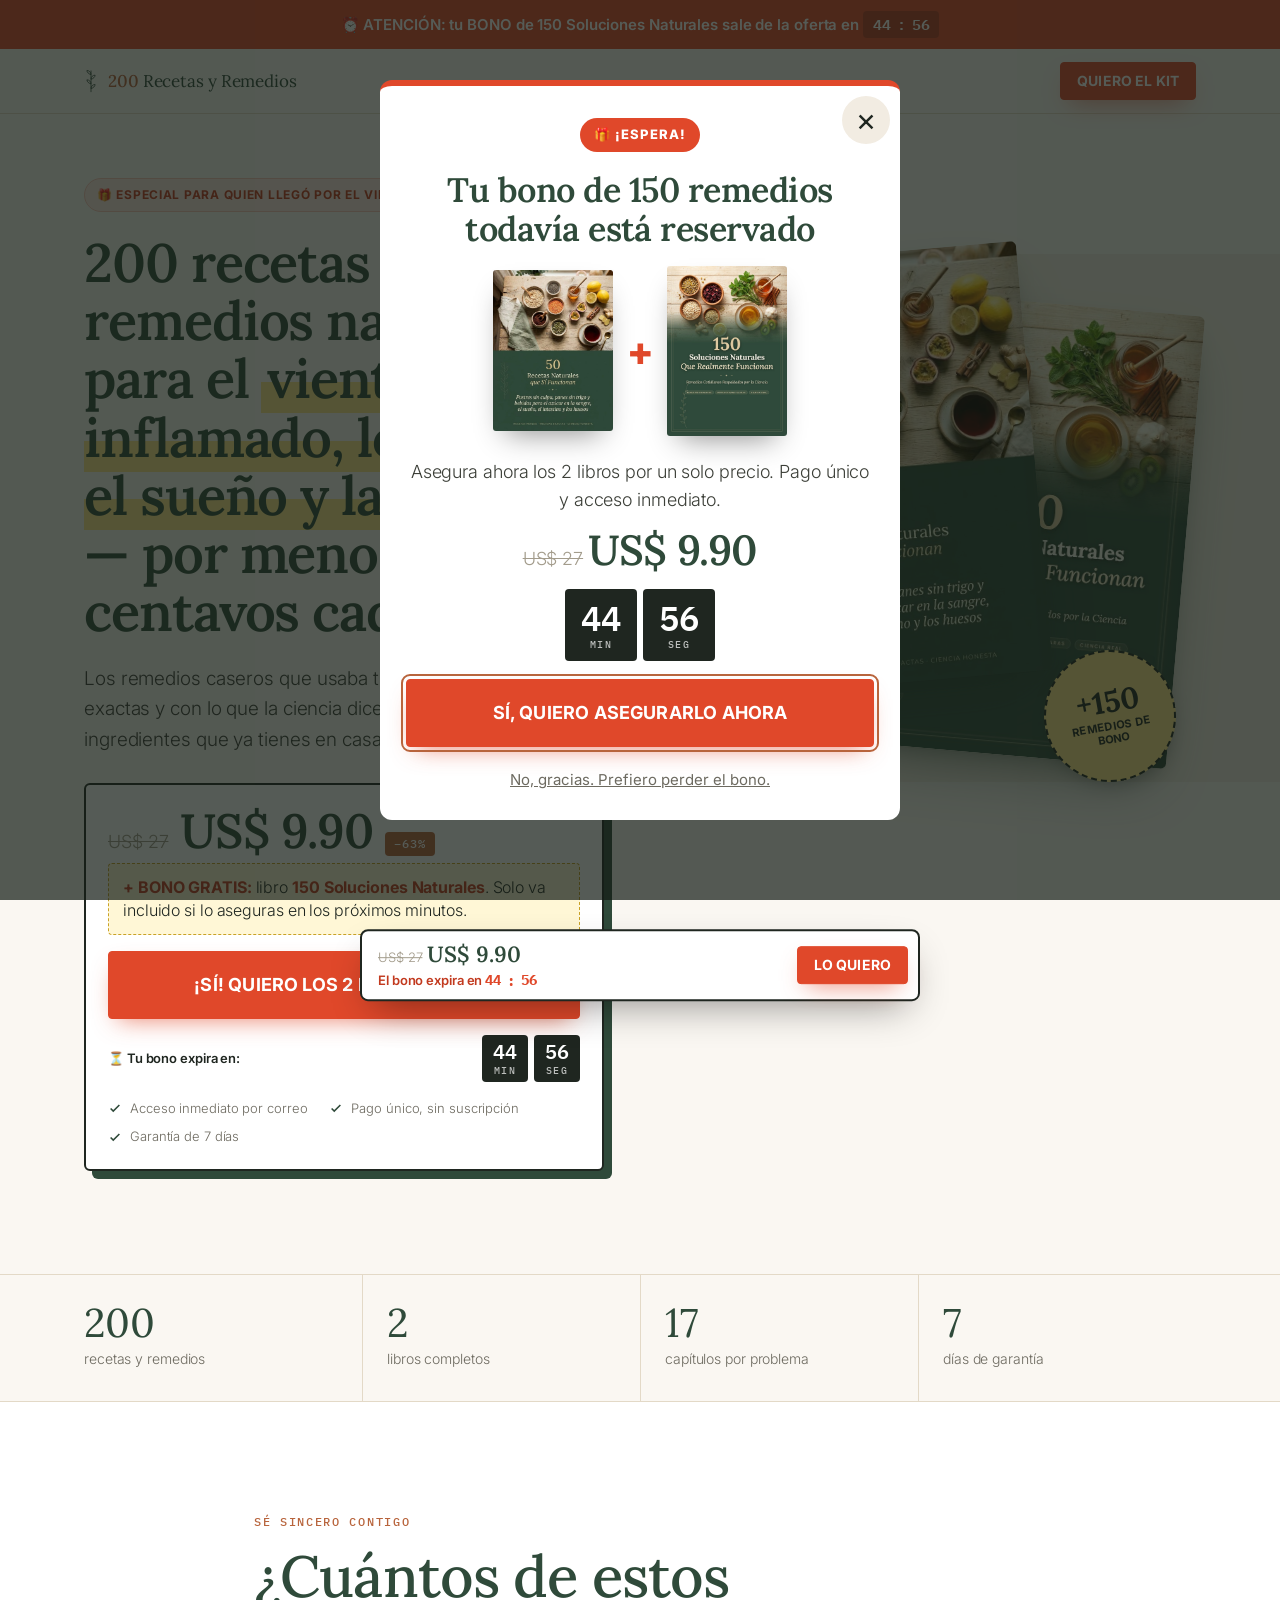
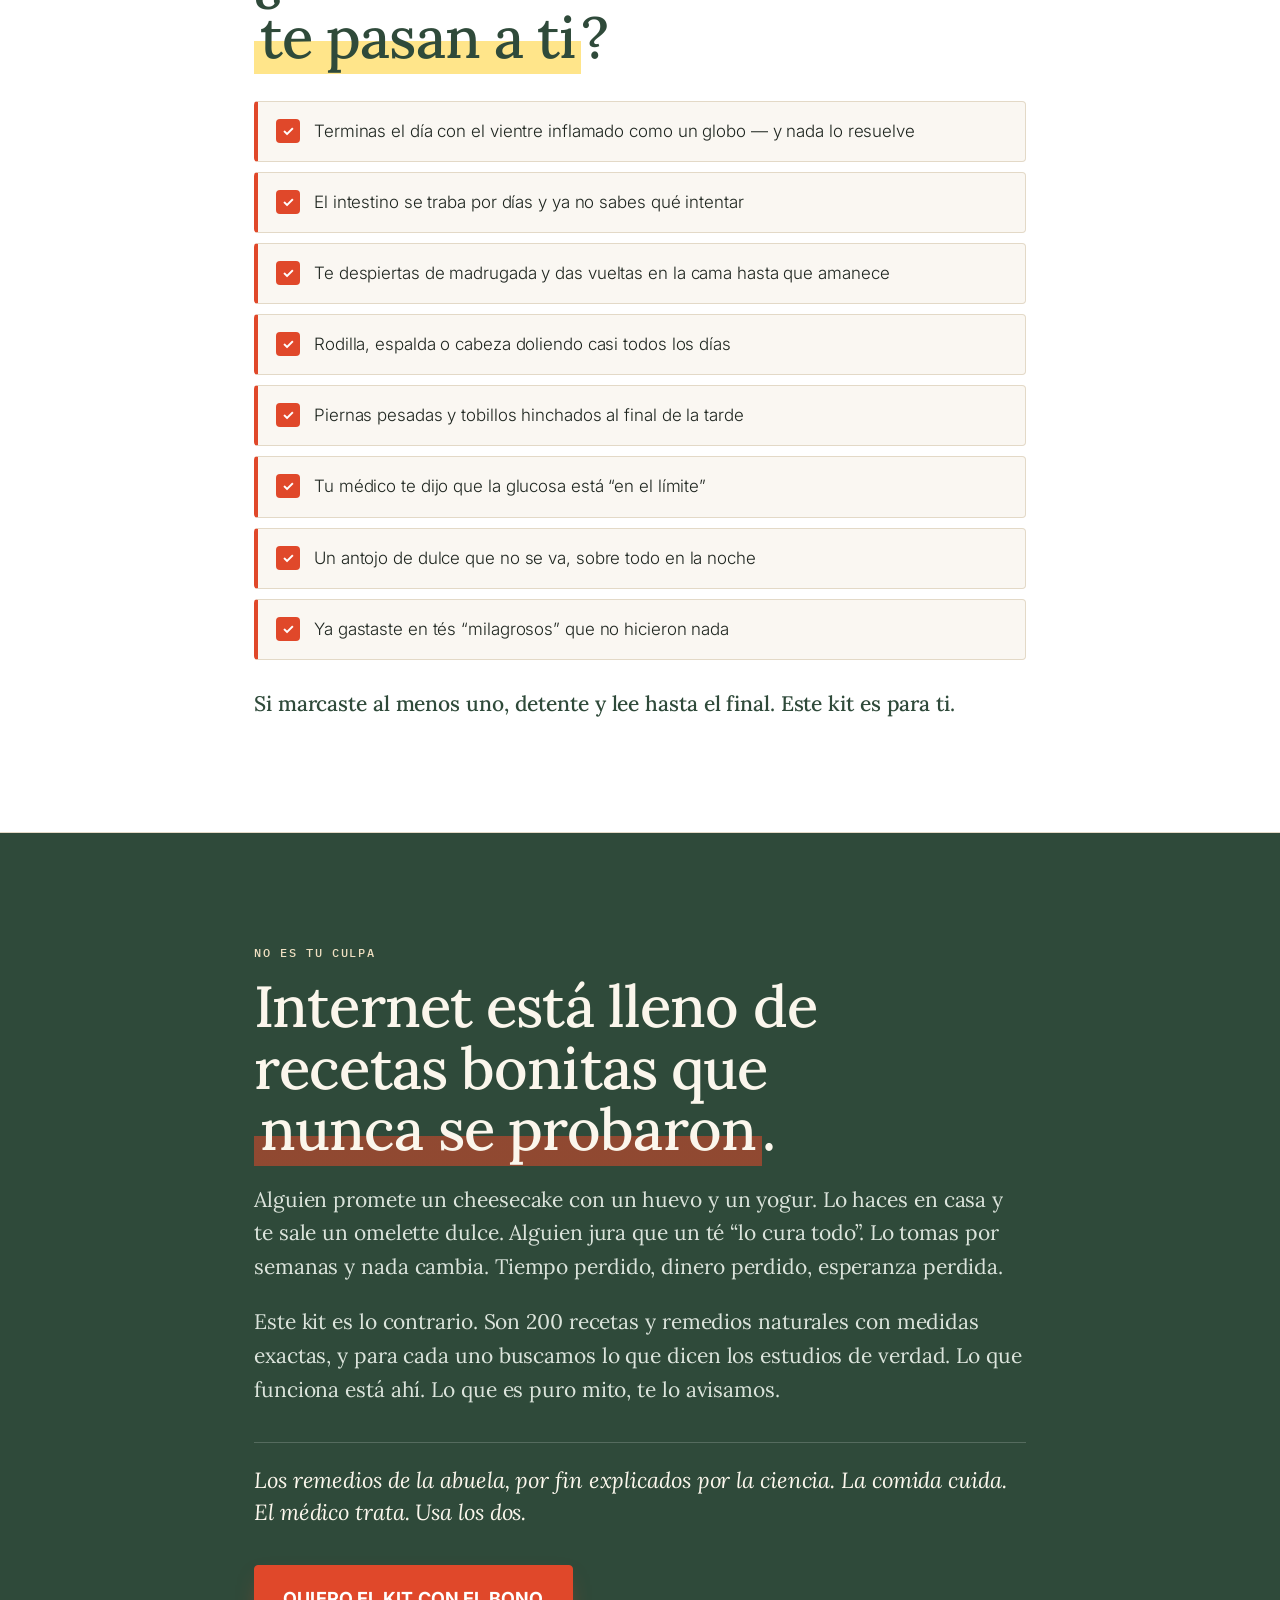
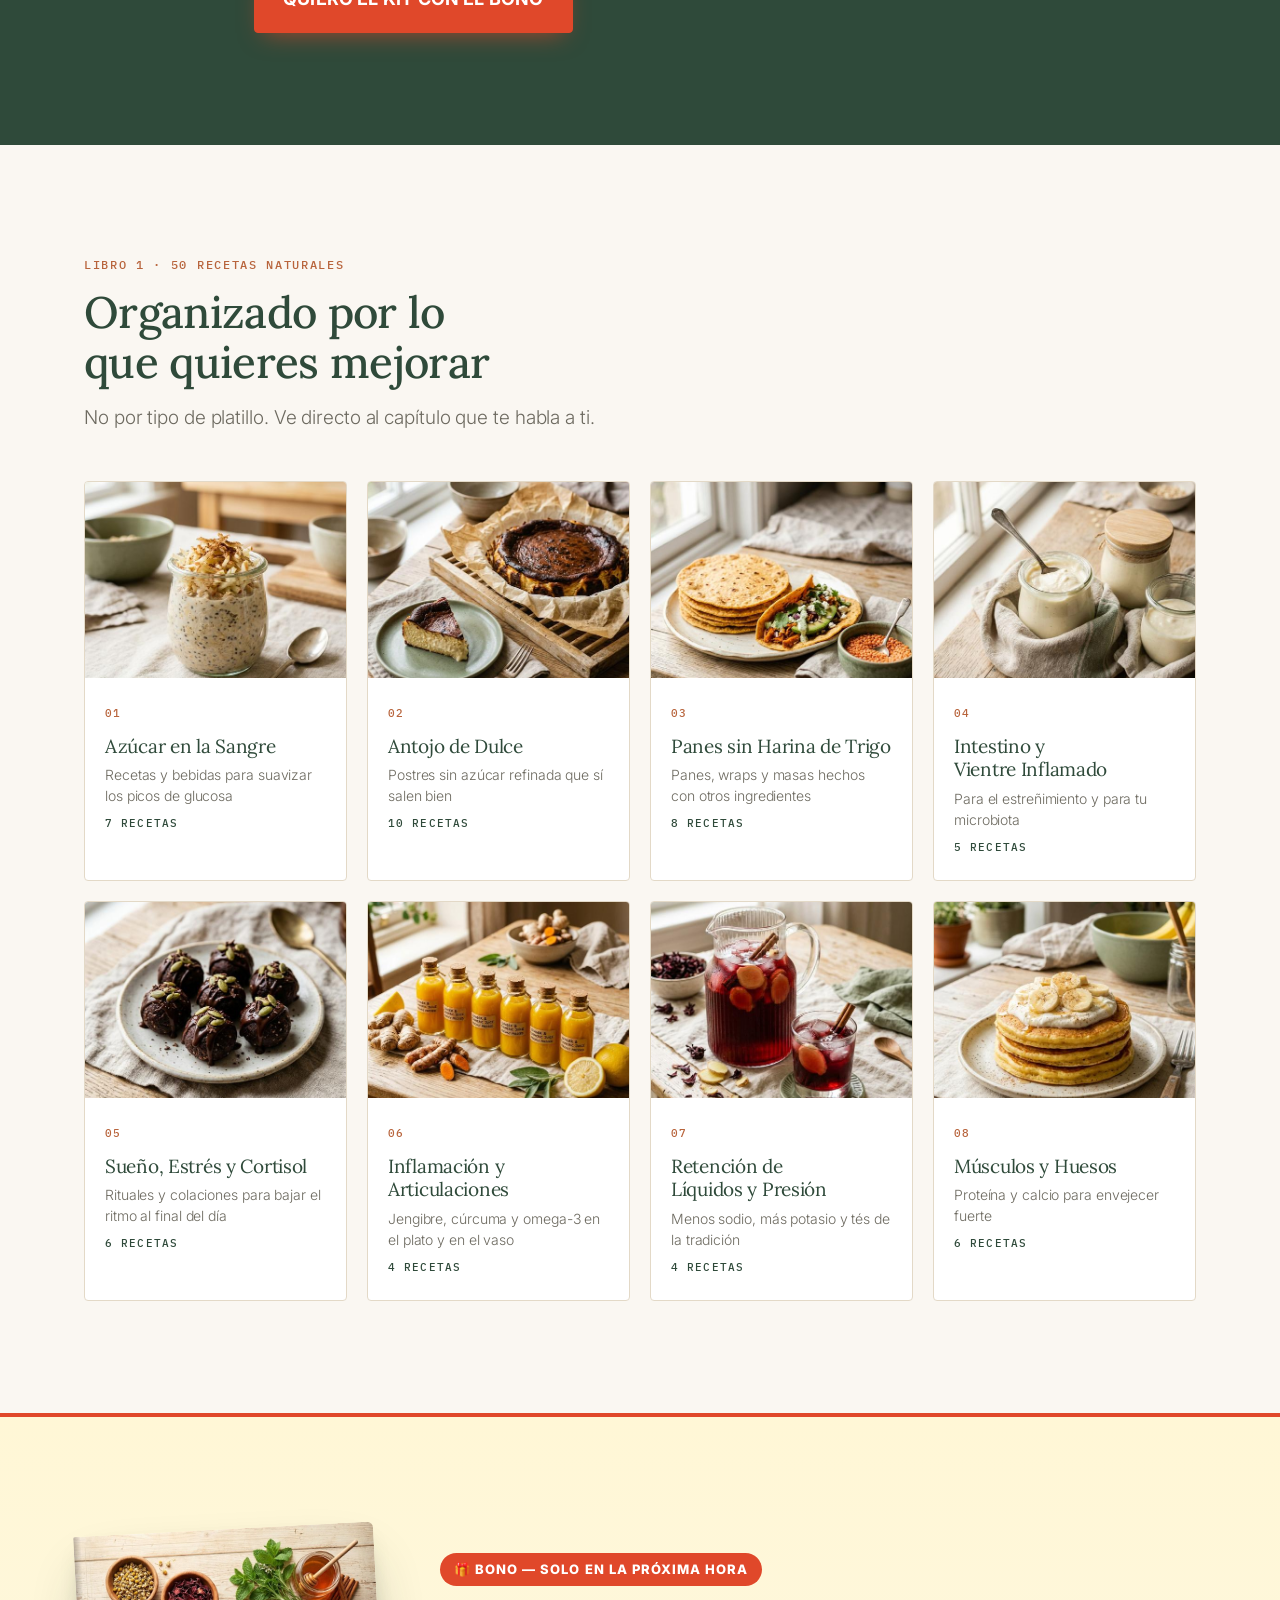
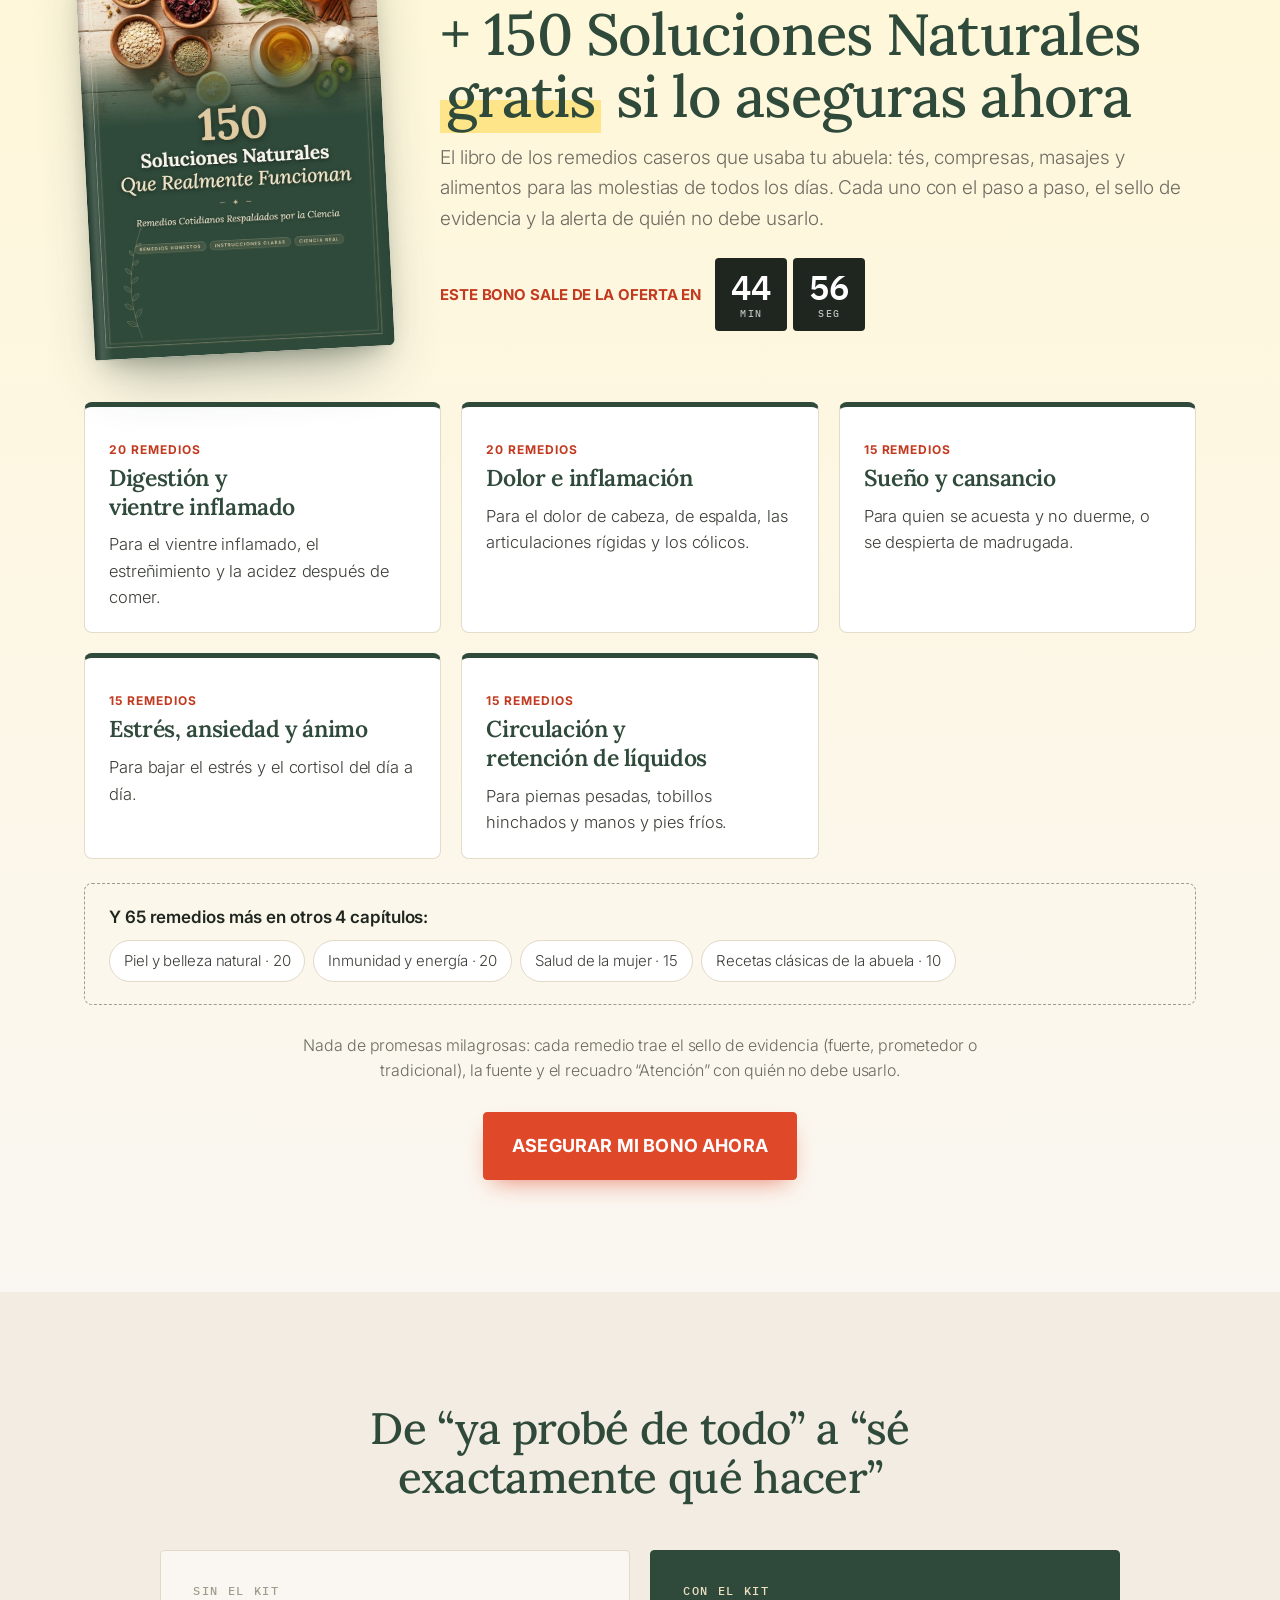
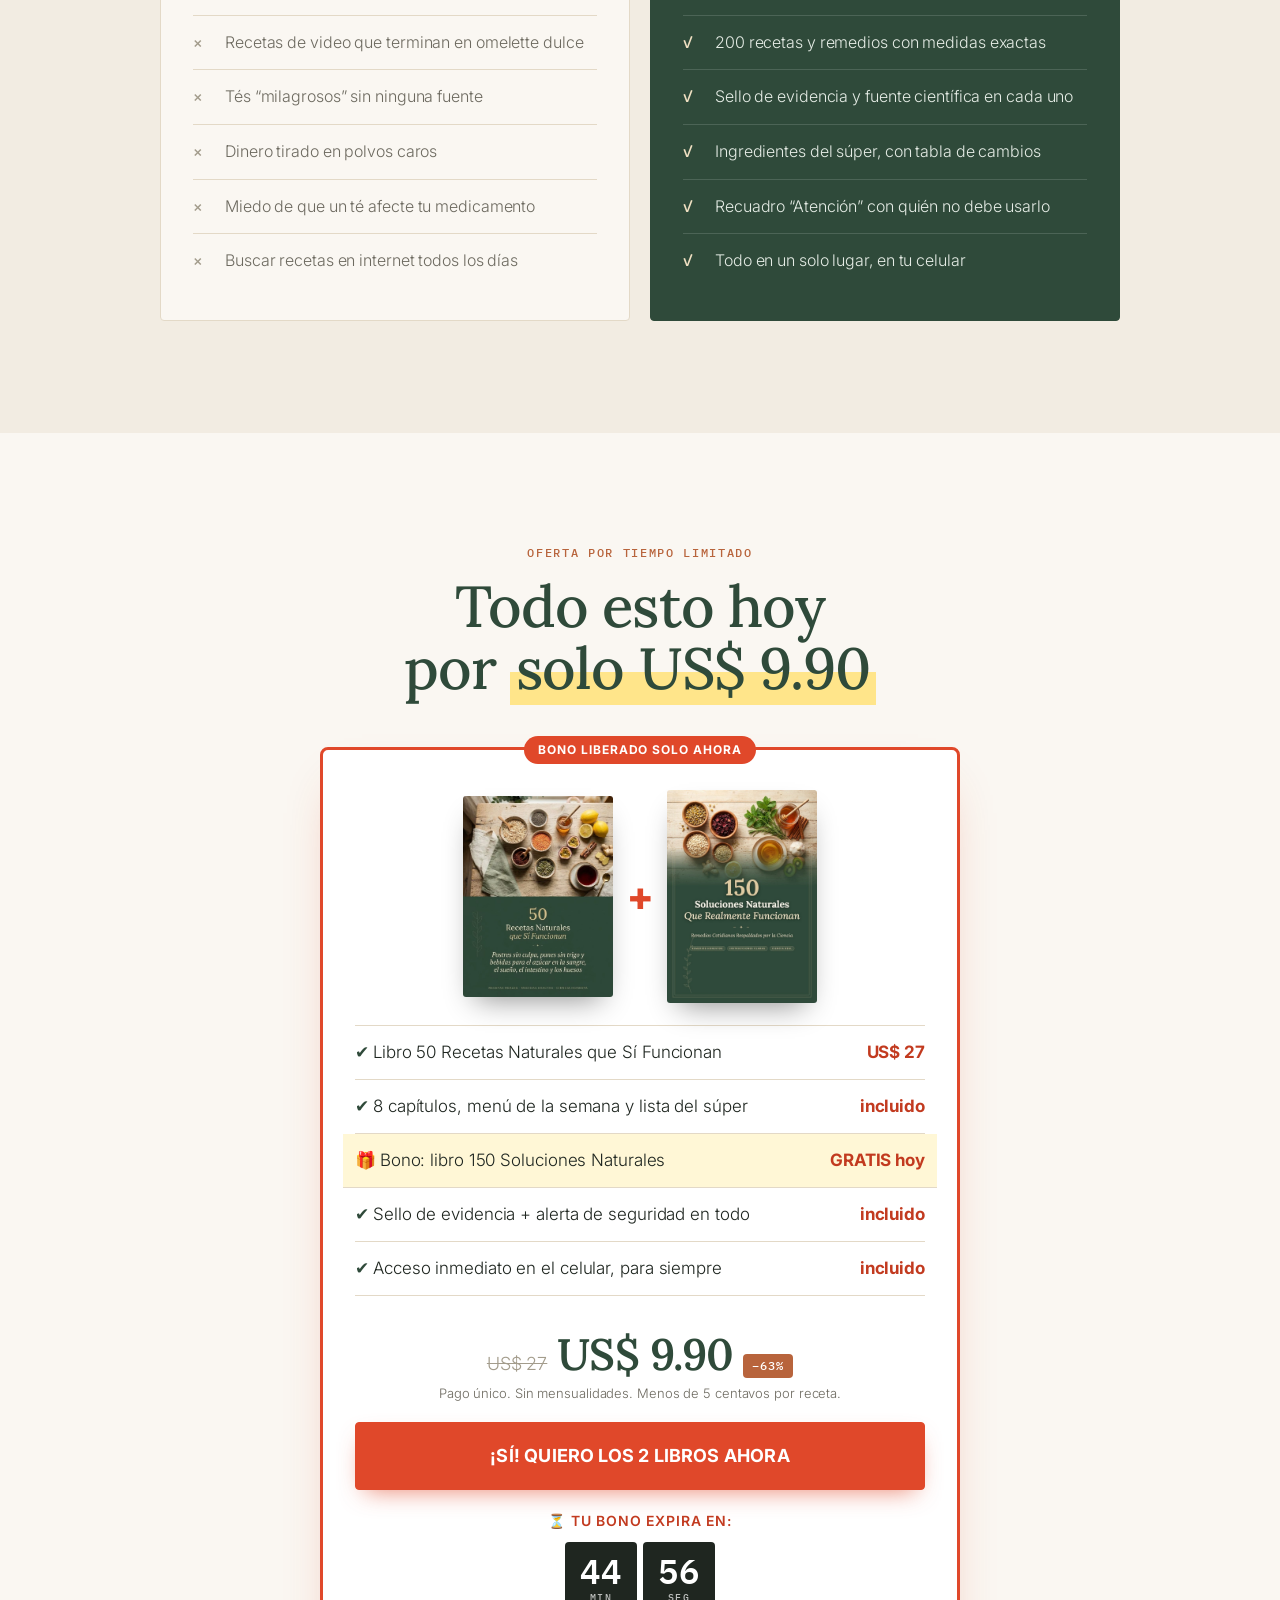
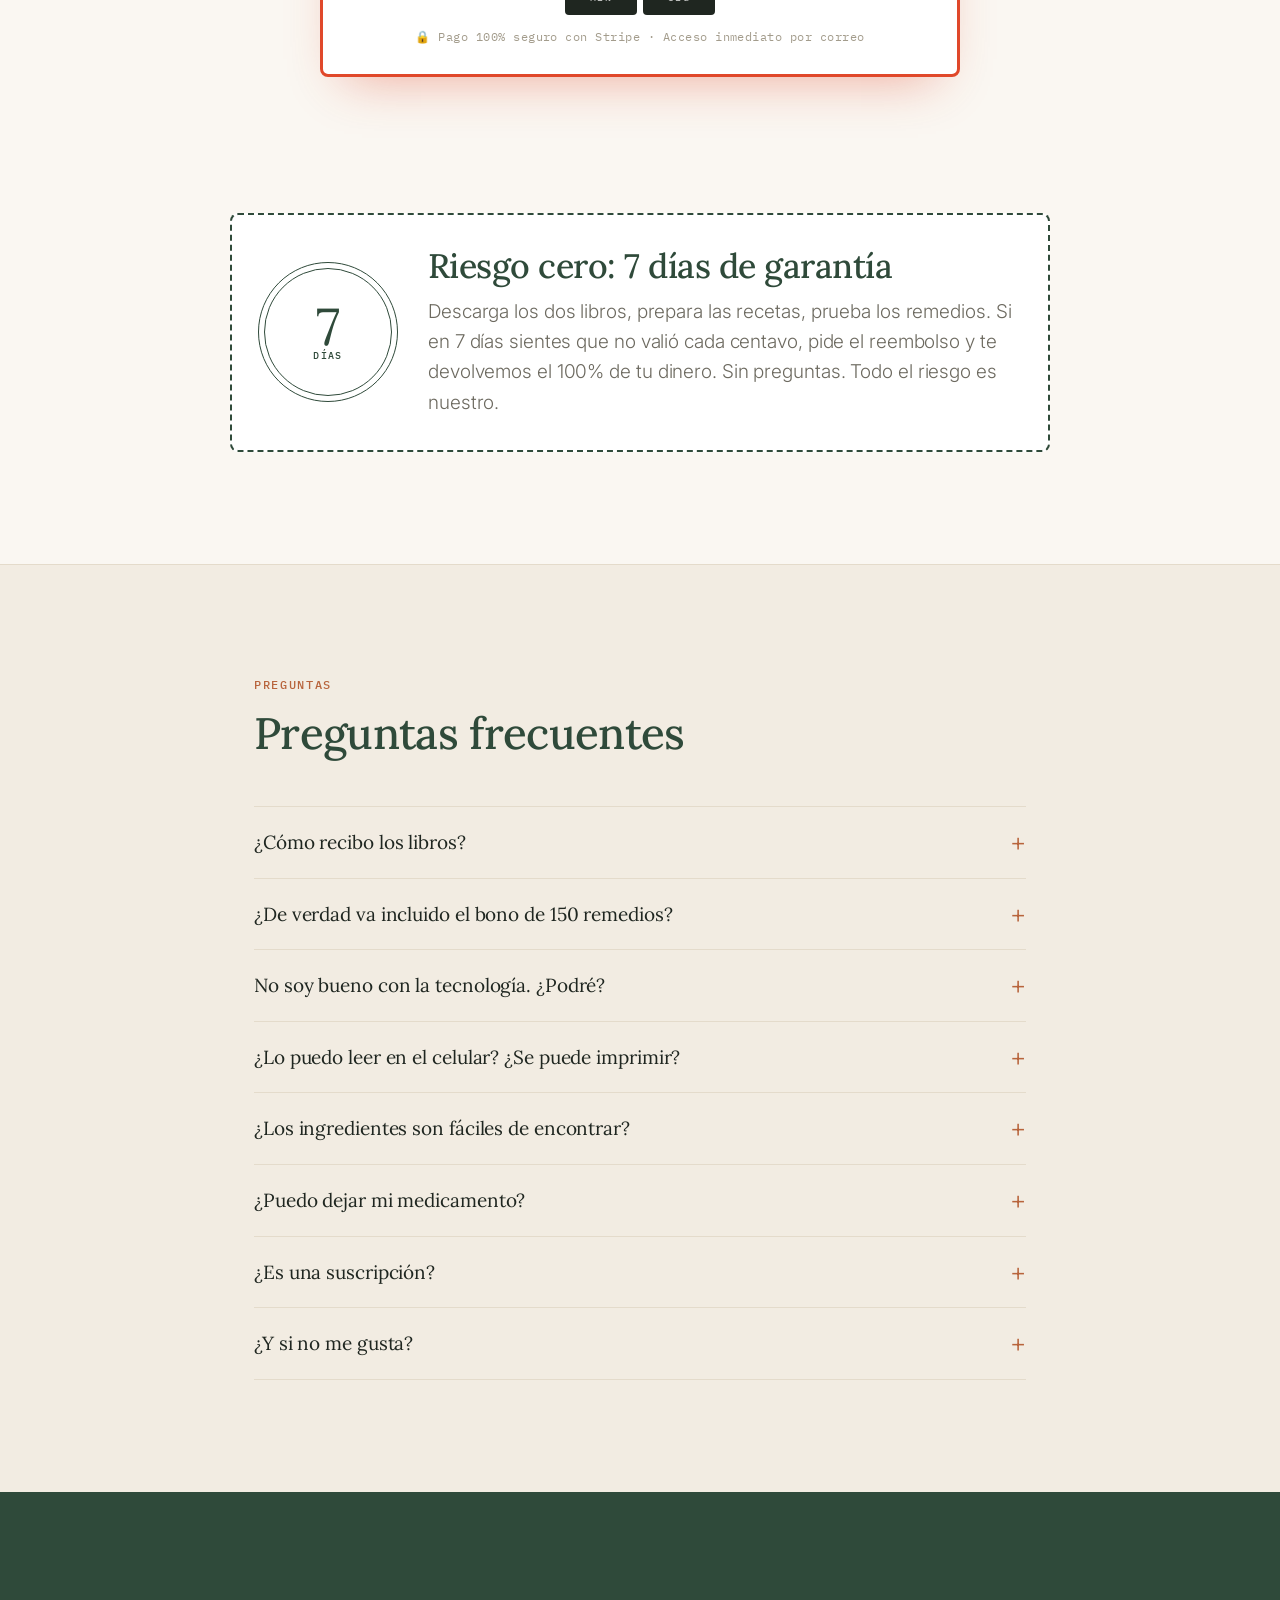
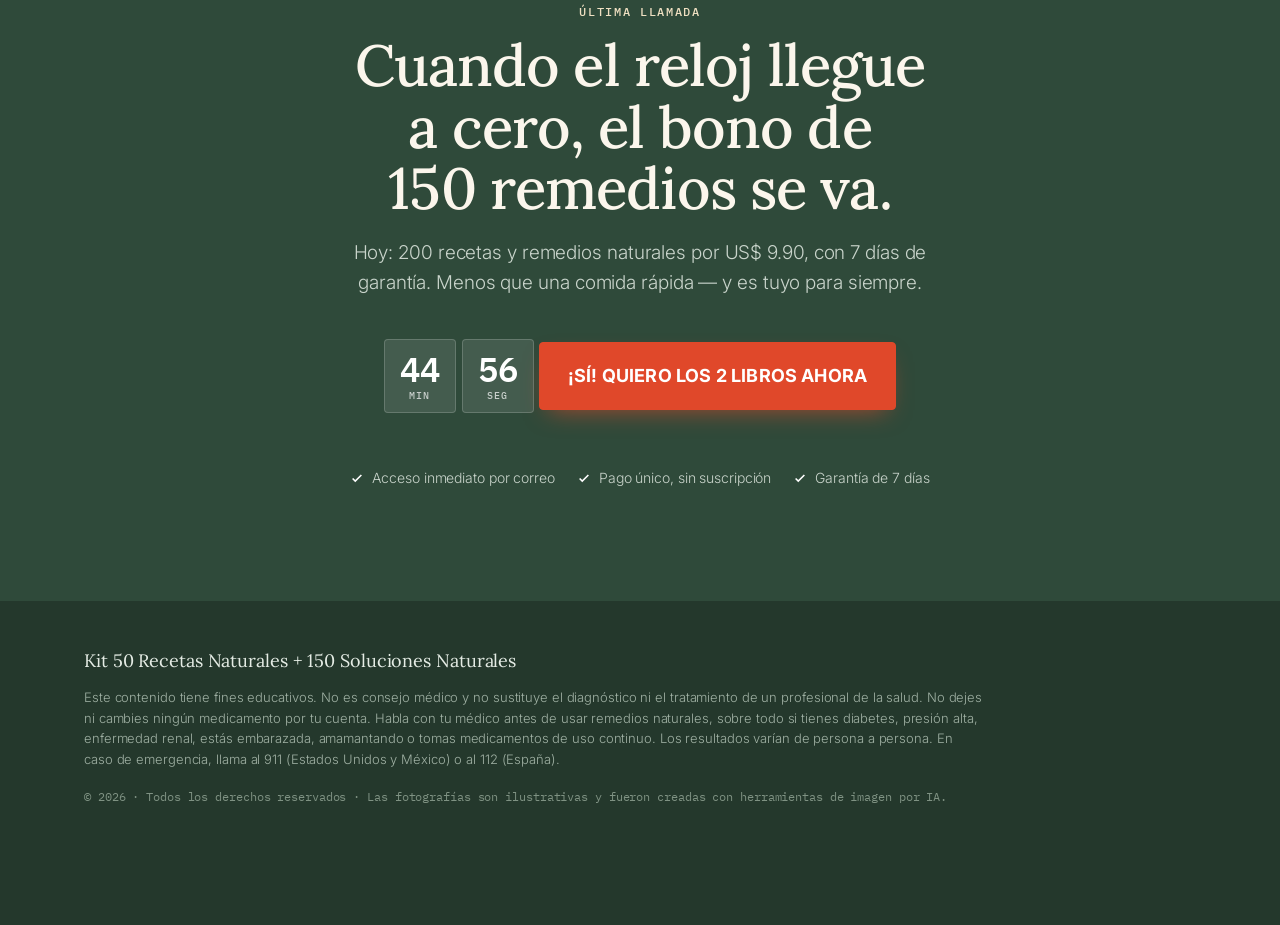
==== index.html @ 893bdc87 "Kit com bonus de 150 solucoes, capas novas, pagina /livro/ e download dos 2 livros Co-Authored-By: C" ====
<!doctype html>
<html lang="es">
<head>
<meta charset="utf-8">
<meta name="viewport" content="width=device-width, initial-scale=1">
<title>Kit 200 Recetas y Remedios Naturales · Bono por tiempo limitado</title>
<meta name="description" content="50 recetas naturales + 150 remedios caseros con la ciencia explicada, para el vientre inflamado, los dolores, el sueño y la glucosa. Bono solo por unos minutos.">
<meta property="og:type" content="product">
<meta property="og:title" content="Kit 200 Recetas y Remedios Naturales · Bono por tiempo limitado">
<meta property="og:description" content="50 recetas naturales + 150 remedios caseros con la ciencia explicada, para el vientre inflamado, los dolores, el sueño y la glucosa. Bono solo por unos minutos.">
<meta property="og:image" content="img/og.jpg">
<meta name="theme-color" content="#2F4A3A">
<link rel="icon" href="data:image/svg+xml,%3Csvg xmlns='http://www.w3.org/2000/svg' viewBox='0 0 32 32'%3E%3Crect width='32' height='32' rx='4' fill='%232F4A3A'/%3E%3Cpath d='M16 25V8M16 12c-3-1-5-3-5-5 3 0 5 2 5 5zm0 5c3-1 5-3 5-5-3 0-5 2-5 5zm0 4c-3-1-5-3-5-5 3 0 5 2 5 5z' stroke='%23F0E0C2' stroke-width='1.4' fill='none'/%3E%3C/svg%3E">
<link rel="preconnect" href="https://fonts.googleapis.com">
<link rel="preconnect" href="https://fonts.gstatic.com" crossorigin>
<link href="https://fonts.googleapis.com/css2?family=Lora:ital,wght@0,400;0,500;0,600;0,700;1,400;1,600&family=Inter:wght@300;400;500;600;700;800&family=IBM+Plex+Mono:wght@400;500;600&display=swap" rel="stylesheet">
<link rel="stylesheet" href="assets/style.css">
<link rel="stylesheet" href="assets/v2.css">
<link rel="stylesheet" href="assets/v3.css">
</head>
<body class="v2 v3" data-bonus-minutes="45" data-expired-url="/livro/">

<!-- BARRA DE URGÊNCIA -->
<div class="urgency">
  <span class="bonus-only">⏰ ATENCIÓN: tu BONO de 150 Soluciones Naturales sale de la oferta en <span class="timer timer-sm" data-timer><b data-m>45</b>:<b data-s>00</b></span></span>
  <span class="expired-only">El bono de 150 remedios expiró. El libro de 50 recetas sigue disponible.</span>
</div>

<header class="nav" id="top">
  <div class="wrap nav-in">
    <a class="brand" href="#top" aria-label="Kit 50 Recetas Naturales + 150 Soluciones Naturales">
      <svg class="sprig" viewBox="0 0 24 40" aria-hidden="true"><path d="M12 39V2M12 9c-4-1-7-4-7-7 4 0 7 3 7 7zm0 8c4-1 7-4 7-7-4 0-7 3-7 7zm0 8c-4-1-7-4-7-7 4 0 7 3 7 7zm0 8c4-1 7-4 7-7-4 0-7 3-7 7z"/></svg>
      <span><b>200</b> Recetas y Remedios</span>
    </a>
    <a class="btn btn-sm btn-hot" href="#oferta" data-cta="nav">Quiero el kit</a>
  </div>
</header>

<main>

<!-- HERO -->
<section class="hero hero2 hero3">
  <div class="wrap hero-in">
    <div class="hero-copy">
      <p class="pill-alert">🎁 Especial para quien llegó por el video</p>
      <h1>200 recetas y remedios naturales para el <mark>vientre inflamado, los dolores, el sueño y la glucosa</mark> — por menos de 5 centavos cada uno.</h1>
      <p class="lede">Los remedios caseros que usaba tu abuela, ahora con medidas exactas y con lo que la ciencia dice de cada uno. Todo con ingredientes que ya tienes en casa o encuentras en el súper.</p>
      <div class="hero-box">
        <div class="hb-price">
          <span class="price-old">US$ 27</span>
          <span class="price">US$ 9.90</span>
          <span class="badge">−63%</span>
        </div>
        <p class="hb-bonus bonus-only"><b>+ BONO GRATIS:</b> libro <b>150 Soluciones Naturales</b>. Solo va incluido si lo aseguras en los próximos minutos.</p>
        <p class="hb-bonus expired-only">Tu bono de 150 remedios expiró, pero todavía puedes llevarte el libro de 50 recetas.</p>
        <a class="btn btn-lg btn-hot btn-block" href="https://buy.stripe.com/fZu3cv6bE0Ze9rCaXNa3u03" data-cta="hero">¡Sí! Quiero los 2 libros ahora</a>
        <div class="hb-timer bonus-only">
          <span>⏳ Tu bono expira en:</span>
          <span class="timer" data-timer><span><b data-m>45</b><small>min</small></span><span><b data-s>00</b><small>seg</small></span></span>
        </div>
        <ul class="trust"><li>Acceso inmediato por correo</li><li>Pago único, sin suscripción</li><li>Garantía de 7 días</li></ul>
      </div>
    </div>
    <div class="hero-visual duo" aria-hidden="true">
      <div class="book b-main"><img src="img/pages/cover.jpg" alt="" width="760" height="1075" fetchpriority="high"></div>
      <div class="book b-bonus bonus-only"><img src="img/pages/cover150.jpg" alt="" width="760" height="1075"></div>
      <div class="sticker bonus-only"><b>+150</b><span>remedios de bono</span></div>
    </div>
  </div>
</section>

<!-- NÚMEROS -->
<section class="stats">
  <div class="wrap stats-in"><div class="stat"><b>200</b><span>recetas y remedios</span></div><div class="stat"><b>2</b><span>libros completos</span></div><div class="stat"><b>17</b><span>capítulos por problema</span></div><div class="stat"><b>7</b><span>días de garantía</span></div></div>
</section>

<!-- DOR -->
<section class="pain">
  <div class="wrap narrow">
    <p class="label">Sé sincero contigo</p>
    <h2 class="h-xl">¿Cuántos de estos <mark>te pasan a ti</mark>?</h2>
    <ul class="pain-list"><li>Terminas el día con el vientre inflamado como un globo — y nada lo resuelve</li><li>El intestino se traba por días y ya no sabes qué intentar</li><li>Te despiertas de madrugada y das vueltas en la cama hasta que amanece</li><li>Rodilla, espalda o cabeza doliendo casi todos los días</li><li>Piernas pesadas y tobillos hinchados al final de la tarde</li><li>Tu médico te dijo que la glucosa está “en el límite”</li><li>Un antojo de dulce que no se va, sobre todo en la noche</li><li>Ya gastaste en tés “milagrosos” que no hicieron nada</li></ul>
    <p class="pain-close">Si marcaste al menos uno, detente y lee hasta el final. Este kit es para ti.</p>
  </div>
</section>

<!-- A CULPA NÃO É SUA -->
<section class="dark story">
  <div class="wrap narrow">
    <p class="label">No es tu culpa</p>
    <h2 class="h-xl">Internet está lleno de recetas bonitas que <mark>nunca se probaron</mark>.</h2>
    <p class="serif-lede">Alguien promete un cheesecake con un huevo y un yogur. Lo haces en casa y te sale un omelette dulce. Alguien jura que un té “lo cura todo”. Lo tomas por semanas y nada cambia. Tiempo perdido, dinero perdido, esperanza perdida.</p>
    <p class="serif-lede">Este kit es lo contrario. Son 200 recetas y remedios naturales con medidas exactas, y para cada uno buscamos lo que dicen los estudios de verdad. Lo que funciona está ahí. Lo que es puro mito, te lo avisamos.</p>
    <blockquote>Los remedios de la abuela, por fin explicados por la ciencia. La comida cuida. El médico trata. Usa los dos.</blockquote>
    <a class="btn btn-lg btn-hot" href="#oferta" data-cta="story">Quiero el kit con el bono</a>
  </div>
</section>

<!-- LIVRO 1: CAPÍTULOS -->
<section id="capitulos">
  <div class="wrap">
    <div class="sec-head">
      <p class="label">Libro 1 · 50 Recetas Naturales</p>
      <h2>Organizado por lo que quieres mejorar</h2>
      <p class="sub">No por tipo de platillo. Ve directo al capítulo que te habla a ti.</p>
    </div>
    <div class="chapters"><div class="chapter"><div class="chapter-img"><img src="img/r/A9.jpg" alt="" loading="lazy" width="560" height="695"></div><div class="chapter-body"><span class="chapter-num">01</span><h3>Azúcar en la Sangre</h3><p>Recetas y bebidas para suavizar los picos de glucosa</p><span class="count">7 recetas</span></div></div><div class="chapter"><div class="chapter-img"><img src="img/r/B1.jpg" alt="" loading="lazy" width="560" height="695"></div><div class="chapter-body"><span class="chapter-num">02</span><h3>Antojo de Dulce</h3><p>Postres sin azúcar refinada que sí salen bien</p><span class="count">10 recetas</span></div></div><div class="chapter"><div class="chapter-img"><img src="img/r/C1.jpg" alt="" loading="lazy" width="560" height="695"></div><div class="chapter-body"><span class="chapter-num">03</span><h3>Panes sin Harina de Trigo</h3><p>Panes, wraps y masas hechos con otros ingredientes</p><span class="count">8 recetas</span></div></div><div class="chapter"><div class="chapter-img"><img src="img/r/D2.jpg" alt="" loading="lazy" width="560" height="695"></div><div class="chapter-body"><span class="chapter-num">04</span><h3>Intestino y Vientre Inflamado</h3><p>Para el estreñimiento y para tu microbiota</p><span class="count">5 recetas</span></div></div><div class="chapter"><div class="chapter-img"><img src="img/r/E5.jpg" alt="" loading="lazy" width="560" height="695"></div><div class="chapter-body"><span class="chapter-num">05</span><h3>Sueño, Estrés y Cortisol</h3><p>Rituales y colaciones para bajar el ritmo al final del día</p><span class="count">6 recetas</span></div></div><div class="chapter"><div class="chapter-img"><img src="img/r/F1.jpg" alt="" loading="lazy" width="560" height="695"></div><div class="chapter-body"><span class="chapter-num">06</span><h3>Inflamación y Articulaciones</h3><p>Jengibre, cúrcuma y omega-3 en el plato y en el vaso</p><span class="count">4 recetas</span></div></div><div class="chapter"><div class="chapter-img"><img src="img/r/G2.jpg" alt="" loading="lazy" width="560" height="695"></div><div class="chapter-body"><span class="chapter-num">07</span><h3>Retención de Líquidos y Presión</h3><p>Menos sodio, más potasio y tés de la tradición</p><span class="count">4 recetas</span></div></div><div class="chapter"><div class="chapter-img"><img src="img/r/H4.jpg" alt="" loading="lazy" width="560" height="695"></div><div class="chapter-body"><span class="chapter-num">08</span><h3>Músculos y Huesos</h3><p>Proteína y calcio para envejecer fuerte</p><span class="count">6 recetas</span></div></div></div>
  </div>
</section>

<!-- LIVRO 2: BÔNUS -->
<section id="bonus" class="bonus-sec bonus-only">
  <div class="wrap">
    <div class="bonus-head">
      <div class="book b-bonus-lg"><img src="img/pages/cover150.jpg" alt="150 Soluciones Naturales que Realmente Funcionan" width="760" height="1075" loading="lazy"></div>
      <div>
        <p class="gift-tag">🎁 Bono — solo en la próxima hora</p>
        <h2 class="h-xl">+ 150 Soluciones Naturales <mark>gratis</mark> si lo aseguras ahora</h2>
        <p class="sub">El libro de los remedios caseros que usaba tu abuela: tés, compresas, masajes y alimentos para las molestias de todos los días. Cada uno con el paso a paso, el sello de evidencia y la alerta de quién no debe usarlo.</p>
        <div class="bonus-timer">
          <span>Este bono sale de la oferta en</span>
          <span class="timer timer-lg" data-timer><span><b data-m>45</b><small>min</small></span><span><b data-s>00</b><small>seg</small></span></span>
        </div>
      </div>
    </div>
    <div class="cats"><article class="cat"><span class="cat-n">20 remedios</span><h3>Digestión y vientre inflamado</h3><p class="cat-hook">Para el vientre inflamado, el estreñimiento y la acidez después de comer.</p></article><article class="cat"><span class="cat-n">20 remedios</span><h3>Dolor e inflamación</h3><p class="cat-hook">Para el dolor de cabeza, de espalda, las articulaciones rígidas y los cólicos.</p></article><article class="cat"><span class="cat-n">15 remedios</span><h3>Sueño y cansancio</h3><p class="cat-hook">Para quien se acuesta y no duerme, o se despierta de madrugada.</p></article><article class="cat"><span class="cat-n">15 remedios</span><h3>Estrés, ansiedad y ánimo</h3><p class="cat-hook">Para bajar el estrés y el cortisol del día a día.</p></article><article class="cat"><span class="cat-n">15 remedios</span><h3>Circulación y retención de líquidos</h3><p class="cat-hook">Para piernas pesadas, tobillos hinchados y manos y pies fríos.</p></article></div>
    <div class="cats-more">
      <p>Y 65 remedios más en otros 4 capítulos:</p>
      <ul><li>Piel y belleza natural · 20</li><li>Inmunidad y energía · 20</li><li>Salud de la mujer · 15</li><li>Recetas clásicas de la abuela · 10</li></ul>
    </div>
    <p class="bonus-trust">Nada de promesas milagrosas: cada remedio trae el sello de evidencia (fuerte, prometedor o tradicional), la fuente y el recuadro “Atención” con quién no debe usarlo.</p>
    <div class="center"><a class="btn btn-lg btn-hot" href="#oferta" data-cta="bonus">Asegurar mi bono ahora</a></div>
  </div>
</section>

<!-- ANTES / DEPOIS -->
<section class="band-linen">
  <div class="wrap">
    <div class="sec-head center"><h2>De “ya probé de todo” a “sé exactamente qué hacer”</h2></div>
    <div class="ba">
      <div class="ba-col ba-before"><p class="label">Sin el kit</p><ul><li>Recetas de video que terminan en omelette dulce</li><li>Tés “milagrosos” sin ninguna fuente</li><li>Dinero tirado en polvos caros</li><li>Miedo de que un té afecte tu medicamento</li><li>Buscar recetas en internet todos los días</li></ul></div>
      <div class="ba-col ba-after"><p class="label">Con el kit</p><ul><li>200 recetas y remedios con medidas exactas</li><li>Sello de evidencia y fuente científica en cada uno</li><li>Ingredientes del súper, con tabla de cambios</li><li>Recuadro “Atención” con quién no debe usarlo</li><li>Todo en un solo lugar, en tu celular</li></ul></div>
    </div>
  </div>
</section>

<!-- OFERTA -->
<section id="oferta" class="offer2 offer3">
  <div class="wrap">
    <div class="sec-head center">
      <p class="label">Oferta por tiempo limitado</p>
      <h2 class="h-xl">Todo esto hoy por <mark>solo US$ 9.90</mark></h2>
    </div>
    <article class="tier best stack">
      <span class="tier-flag bonus-only">Bono liberado solo ahora</span>
      <div class="covers big"><img src="img/pages/cover.jpg" alt="" loading="lazy"><span class="plus bonus-only">+</span><img class="bonus-only" src="img/pages/cover150.jpg" alt="" loading="lazy"></div>
      <ul class="stack-list"><li class=""><span>Libro 50 Recetas Naturales que Sí Funcionan</span><em>US$ 27</em></li><li class=""><span>8 capítulos, menú de la semana y lista del súper</span><em>incluido</em></li><li class="gift"><span>Bono: libro 150 Soluciones Naturales</span><em>GRATIS hoy</em></li><li class=""><span>Sello de evidencia + alerta de seguridad en todo</span><em>incluido</em></li><li class=""><span>Acceso inmediato en el celular, para siempre</span><em>incluido</em></li></ul>
      <div class="stack-total bonus-only"><span></span><s></s></div>
      <div class="t-price"><span class="price-old">US$ 27</span><span class="price">US$ 9.90</span><span class="badge">−63%</span></div>
      <p class="t-note">Pago único. Sin mensualidades. Menos de 5 centavos por receta.</p>
      <a class="btn btn-lg btn-hot" href="https://buy.stripe.com/fZu3cv6bE0Ze9rCaXNa3u03" data-cta="offer">¡Sí! Quiero los 2 libros ahora</a>
      <div class="of-timer bonus-only">
        <span>⏳ Tu bono expira en:</span>
        <span class="timer timer-lg" data-timer><span><b data-m>45</b><small>min</small></span><span><b data-s>00</b><small>seg</small></span></span>
      </div>
      <p class="secure center">🔒 Pago 100% seguro con Stripe · Acceso inmediato por correo</p>
    </article>
  </div>
</section>

<!-- GARANTIA -->
<section class="guarantee-sec g2">
  <div class="wrap narrow guarantee">
    <div class="g-seal" aria-hidden="true"><span>7</span><small>días</small></div>
    <div>
      <h2>Riesgo cero: 7 días de garantía</h2>
      <p>Descarga los dos libros, prepara las recetas, prueba los remedios. Si en 7 días sientes que no valió cada centavo, pide el reembolso y te devolvemos el 100% de tu dinero. Sin preguntas. Todo el riesgo es nuestro.</p>
    </div>
  </div>
</section>

<!-- FAQ -->
<section id="faq" class="band-linen">
  <div class="wrap narrow">
    <div class="sec-head">
      <p class="label">Preguntas</p>
      <h2>Preguntas frecuentes</h2>
    </div>
    <div class="faq"><details><summary>¿Cómo recibo los libros?</summary><p>En cuanto se confirma el pago, te llevamos a la página de descarga y también recibes el enlace en tu correo. Son archivos PDF que quedan contigo para siempre.</p></details><details><summary>¿De verdad va incluido el bono de 150 remedios?</summary><p>Sí, para quien compra mientras el reloj está corriendo. Cuando el tiempo se acaba, el bono sale de la oferta.</p></details><details><summary>No soy bueno con la tecnología. ¿Podré?</summary><p>Sí. Solo tocas el botón, pagas y tocas “Descargar”. El libro se abre en el celular como una foto. Si tienes cualquier problema, responde el correo de la compra y te ayudamos.</p></details><details><summary>¿Lo puedo leer en el celular? ¿Se puede imprimir?</summary><p>Sí. Se abre en el celular, la tablet y la computadora, y lo puedes imprimir en casa.</p></details><details><summary>¿Los ingredientes son fáciles de encontrar?</summary><p>Sí. Son cosas del súper y del mercado, como kiwi, jengibre, avena, manzanilla y cúrcuma. Y hay una tabla de cambios para cuando te falte algo.</p></details><details><summary>¿Puedo dejar mi medicamento?</summary><p>No. Las recetas y los remedios naturales ayudan en el día a día, pero no sustituyen el tratamiento. Nunca dejes ni cambies un medicamento sin hablar con tu médico. Cada receta trae una alerta de quién no debe usarla.</p></details><details><summary>¿Es una suscripción?</summary><p>No. Pagas una sola vez y los libros son tuyos.</p></details><details><summary>¿Y si no me gusta?</summary><p>Tienes 7 días de garantía. Pide el reembolso y te devolvemos el 100%.</p></details></div>
  </div>
</section>

<!-- CTA FINAL -->
<section class="final dark">
  <div class="wrap narrow center">
    <p class="label">Última llamada</p>
    <h2 class="h-xl bonus-only">Cuando el reloj llegue a cero, el bono de 150 remedios se va.</h2>
    <h2 class="h-xl expired-only">El libro de 50 recetas todavía está disponible.</h2>
    <p class="sub">Hoy: 200 recetas y remedios naturales por US$ 9.90, con 7 días de garantía. Menos que una comida rápida — y es tuyo para siempre.</p>
    <span class="timer timer-lg timer-light bonus-only" data-timer><span><b data-m>45</b><small>min</small></span><span><b data-s>00</b><small>seg</small></span></span>
    <a class="btn btn-lg btn-hot" href="https://buy.stripe.com/fZu3cv6bE0Ze9rCaXNa3u03" data-cta="final">¡Sí! Quiero los 2 libros ahora</a>
    <ul class="trust trust-light"><li>Acceso inmediato por correo</li><li>Pago único, sin suscripción</li><li>Garantía de 7 días</li></ul>
  </div>
</section>

</main>

<footer class="footer">
  <div class="wrap">
    <p class="footer-title">Kit 50 Recetas Naturales + 150 Soluciones Naturales</p>
    <p class="disclaimer">Este contenido tiene fines educativos. No es consejo médico y no sustituye el diagnóstico ni el tratamiento de un profesional de la salud. No dejes ni cambies ningún medicamento por tu cuenta. Habla con tu médico antes de usar remedios naturales, sobre todo si tienes diabetes, presión alta, enfermedad renal, estás embarazada, amamantando o tomas medicamentos de uso continuo. Los resultados varían de persona a persona. En caso de emergencia, llama al 911 (Estados Unidos y México) o al 112 (España).</p>
    <p class="small">© 2026 · Todos los derechos reservados · Las fotografías son ilustrativas y fueron creadas con herramientas de imagen por IA.</p>
  </div>
</footer>

<div class="sticky2" id="sticky-cta">
  <div class="s2-left">
    <span class="s2-price"><span class="price-old">US$ 27</span> <b>US$ 9.90</b></span>
    <span class="s2-bonus bonus-only">El bono expira en <span class="timer timer-xs" data-timer><b data-m>45</b>:<b data-s>00</b></span></span>
  </div>
  <a class="btn btn-sm btn-hot" href="https://buy.stripe.com/fZu3cv6bE0Ze9rCaXNa3u03" data-cta="sticky">Lo quiero</a>
</div>

<!-- POP-UP -->
<div class="popup" id="popup" role="dialog" aria-modal="true" aria-labelledby="popup-title" hidden>
  <div class="popup-box">
    <button class="popup-close" type="button" aria-label="Cerrar">×</button>
    <p class="gift-tag bonus-only">🎁 ¡Espera!</p>
    <h2 id="popup-title"><span class="bonus-only">Tu bono de 150 remedios todavía está reservado</span><span class="expired-only">Llévate hoy las 50 recetas naturales</span></h2>
    <div class="covers big"><img src="img/pages/cover.jpg" alt=""><span class="plus bonus-only">+</span><img class="bonus-only" src="img/pages/cover150.jpg" alt=""></div>
    <p class="pop-text">Asegura ahora los 2 libros por un solo precio. Pago único y acceso inmediato.</p>
    <div class="pop-price"><span class="price-old">US$ 27</span> <span class="price">US$ 9.90</span></div>
    <span class="timer timer-lg bonus-only" data-timer><span><b data-m>45</b><small>min</small></span><span><b data-s>00</b><small>seg</small></span></span>
    <a class="btn btn-lg btn-hot btn-block" href="https://buy.stripe.com/fZu3cv6bE0Ze9rCaXNa3u03" data-cta="popup">Sí, quiero asegurarlo ahora</a>
    <button class="pop-no" type="button">No, gracias. Prefiero perder el bono.</button>
  </div>
</div>

<script src="assets/app.js" defer></script>
<script src="assets/v3.js" defer></script>
</body>
</html>
---- assets/style.css ----
/* 50 Receitas Naturais — landing page
   Base: "warm cream editorial" (Refero / Intercom style) + paleta do ebook.
   Fundo creme, faixas linho, bordas finas, raio 4px, sem sombras na UI,
   títulos leves em Lora, rótulos em mono. */

:root {
  --canvas: #FAF7F2;
  --linen: #F2ECE2;
  --stone: #E4DBCB;
  --hair: #E3D9C7;
  --white: #FFFFFF;
  --ink: #1F2620;
  --body: #3C3F38;
  --muted: #6D6A60;
  --faint: #A39C8C;
  --green: #2F4A3A;
  --green-2: #3D5C49;
  --green-deep: #24382C;
  --terra: #B8643C;
  --gold: #F0E0C2;
  --gold-ink: #6B5220;
  --sage: #E6EEE6;
  --blush: #F6E6DC;

  --serif: "Lora", Georgia, serif;
  --sans: "Inter", system-ui, -apple-system, "Segoe UI", Roboto, sans-serif;
  --mono: "IBM Plex Mono", ui-monospace, SFMono-Regular, Menlo, monospace;

  --r: 4px;
  --wrap: 1160px;
  --gutter: 24px;
  --sec: clamp(64px, 9vw, 112px);
}

* { box-sizing: border-box; }
html { scroll-behavior: smooth; -webkit-text-size-adjust: 100%; }
@media (prefers-reduced-motion: reduce) { html { scroll-behavior: auto; } * { animation: none !important; transition: none !important; } }
body {
  margin: 0; background: var(--canvas); color: var(--body);
  font: 300 17px/1.6 var(--sans); letter-spacing: -0.005em;
  -webkit-font-smoothing: antialiased; overflow-x: hidden;
}
img { max-width: 100%; height: auto; display: block; }
a { color: inherit; }
h1, h2, h3 { font-family: var(--serif); font-weight: 400; color: var(--green); margin: 0; letter-spacing: -0.015em; text-wrap: balance; }
h1 { font-size: clamp(38px, 5.4vw, 64px); line-height: 1.04; }
h2 { font-size: clamp(30px, 3.8vw, 44px); line-height: 1.12; }
h2.h-xl { font-size: clamp(36px, 5vw, 58px); line-height: 1.06; }
h3 { font-size: 21px; line-height: 1.25; }
h1 em, h2 em { font-style: italic; color: var(--terra); }
p { margin: 0; }
ul, ol { margin: 0; padding: 0; list-style: none; }

.wrap { max-width: var(--wrap); margin: 0 auto; padding: 0 var(--gutter); }
.narrow { max-width: 820px; }
.center { text-align: center; }
section { padding: var(--sec) 0; }
.band-linen { background: var(--linen); }
.dark { background: var(--green); color: #DCE4DC; }
.dark h2, .dark h3 { color: #FBF6EC; }

.label {
  font: 500 12px/1.3 var(--mono); letter-spacing: 0.14em; text-transform: uppercase;
  color: var(--terra); margin-bottom: 16px;
}
.dark .label { color: var(--gold); }
.sec-head { max-width: 720px; margin-bottom: 48px; }
.sec-head.center { margin-left: auto; margin-right: auto; text-align: center; }
.sub { margin-top: 16px; font-size: 18px; color: var(--muted); }
.dark .sub { color: #C9D4CB; }
.lede { font-size: 19px; color: var(--body); margin-top: 22px; max-width: 34em; }
.serif-lede { font: 400 21px/1.6 var(--serif); color: var(--ink); margin-top: 22px; }

/* ---------- buttons ---------- */
.btn {
  display: inline-flex; align-items: center; justify-content: center; gap: 10px;
  background: var(--green); color: #fff; text-decoration: none; border: 1px solid var(--green);
  font: 500 15px/1 var(--sans); padding: 16px 22px; border-radius: var(--r);
  transition: background .2s, transform .2s; cursor: pointer;
}
.btn:hover { background: var(--green-deep); }
.btn:active { transform: translateY(1px); }
.btn:focus-visible, a:focus-visible, button:focus-visible, summary:focus-visible { outline: 2px solid var(--terra); outline-offset: 3px; }
.btn-sm { padding: 11px 16px; font-size: 14px; }
.btn-lg { padding: 20px 28px; font-size: 16px; }
.btn-block { width: 100%; }
.btn-ghost { background: transparent; color: var(--ink); border-color: var(--ink); }
.btn-ghost:hover { background: var(--ink); color: #fff; }
.btn-light { background: var(--gold); color: var(--green-deep); border-color: var(--gold); }
.btn-light:hover { background: #fff; }

/* ---------- announce + nav ---------- */
.announce {
  background: var(--green-deep); color: var(--gold); text-align: center;
  font: 500 12px/1.3 var(--mono); letter-spacing: 0.12em; text-transform: uppercase; padding: 10px 16px;
}
.announce .dot { display: inline-block; width: 6px; height: 6px; border-radius: 50%; background: var(--terra); margin-right: 10px; vertical-align: 2px; animation: pulse 2s infinite; }
@keyframes pulse { 50% { opacity: .3; } }
.nav { position: sticky; top: 0; z-index: 40; background: rgba(250, 247, 242, .92); backdrop-filter: blur(10px); border-bottom: 1px solid var(--hair); }
.nav-in { display: flex; align-items: center; gap: 32px; height: 64px; }
.brand { display: flex; align-items: center; gap: 10px; text-decoration: none; font: 400 17px/1 var(--serif); color: var(--green); }
.brand b { font-weight: 500; color: var(--terra); }
.sprig { width: 14px; height: 24px; fill: none; stroke: var(--green); stroke-width: 1.4; }
.nav-links { display: flex; gap: 28px; margin-left: auto; }
.nav-links a { text-decoration: none; font-size: 14px; color: var(--muted); }
.nav-links a:hover { color: var(--ink); }

/* ---------- hero ---------- */
.hero { padding: clamp(48px, 7vw, 96px) 0 clamp(56px, 8vw, 104px); overflow: hidden; }
.hero-in { display: grid; grid-template-columns: 1.05fr .95fr; gap: 56px; align-items: center; }
.hero h1 { margin-top: 4px; }
.price-row { display: flex; align-items: baseline; gap: 14px; margin: 32px 0 20px; flex-wrap: wrap; }
.price-old { color: var(--faint); text-decoration: line-through; font-size: 18px; }
.price { font: 400 44px/1 var(--serif); color: var(--green); letter-spacing: -0.02em; }
.badge { font: 500 12px/1 var(--mono); letter-spacing: .08em; background: var(--terra); color: #fff; padding: 6px 9px; border-radius: var(--r); }
.trust { display: flex; flex-wrap: wrap; gap: 8px 22px; margin-top: 22px; font-size: 14px; color: var(--muted); }
.trust li { display: flex; align-items: center; gap: 8px; }
.trust li::before { content: ""; width: 14px; height: 14px; flex: none; background: no-repeat center/contain url("data:image/svg+xml,%3Csvg xmlns='http://www.w3.org/2000/svg' viewBox='0 0 16 16'%3E%3Cpath d='M3 8.5l3 3 7-7' fill='none' stroke='%232F4A3A' stroke-width='1.8'/%3E%3C/svg%3E"); }
.trust-light { justify-content: center; color: #C9D4CB; }
.trust-light li::before { filter: invert(1) brightness(1.6); }

.hero-visual { position: relative; min-height: 560px; display: grid; place-items: center; }
.hero-visual::before { content: ""; position: absolute; inset: 6% -20% 6% 12%; background: var(--linen); border-radius: var(--r); }
.book { position: relative; width: min(380px, 78%); border-radius: 2px 6px 6px 2px; overflow: hidden; transform: rotate(-2deg);
  box-shadow: 0 1px 0 rgba(0,0,0,.05), 0 30px 60px -20px rgba(36, 56, 44, .45), 0 12px 24px -12px rgba(36,56,44,.35); }
.book::after { content: ""; position: absolute; inset: 0; background: linear-gradient(90deg, rgba(0,0,0,.22), rgba(255,255,255,.12) 2.5%, transparent 6%, transparent 94%, rgba(0,0,0,.06)); pointer-events: none; }
.page-behind { position: absolute; width: min(330px, 66%); right: 0; top: 4%; transform: rotate(5deg); border-radius: 2px; box-shadow: 0 20px 40px -20px rgba(36,56,44,.35); }
.seal-float { position: absolute; left: -4%; bottom: 3%; display: flex; flex-direction: column; align-items: flex-start; gap: 8px; background: var(--white); border: 1px solid var(--hair); border-radius: var(--r); padding: 14px 16px; font-size: 13px; color: var(--muted); }

/* ---------- seals ---------- */
.seal { display: inline-flex; align-items: center; gap: 6px; font: 500 10.5px/1 var(--mono); letter-spacing: .1em; text-transform: uppercase; padding: 5px 8px; border-radius: 20px; white-space: nowrap; }
.seal-forte { background: var(--green); color: #fff; }
.seal-promissor { background: var(--gold); color: var(--gold-ink); }
.seal-tradicional { background: transparent; color: var(--muted); border: 1px solid var(--faint); }

/* ---------- stats ---------- */
.stats { padding: 0; border-top: 1px solid var(--hair); border-bottom: 1px solid var(--hair); }
.stats-in { display: grid; grid-template-columns: repeat(4, 1fr); }
.stat { padding: 28px 24px; border-left: 1px solid var(--hair); }
.stat:first-child { border-left: 0; padding-left: 0; }
.stat b { display: block; font: 400 40px/1 var(--serif); color: var(--green); }
.stat span { font-size: 14px; color: var(--muted); }

/* ---------- hook ---------- */
.hook blockquote { margin: 40px 0 0; padding: 24px 0 0; border-top: 1px solid var(--hair); font: italic 400 24px/1.45 var(--serif); color: var(--green); }

/* ---------- features ---------- */
.features { display: grid; grid-template-columns: repeat(4, 1fr); gap: 1px; background: var(--hair); border: 1px solid var(--hair); border-radius: var(--r); overflow: hidden; }
.feature { background: var(--canvas); padding: 32px 28px; }
.feature .ico { width: 36px; height: 36px; color: var(--terra); margin-bottom: 22px; }
.feature h3 { font-size: 20px; margin-bottom: 10px; }
.feature p { font-size: 15px; color: var(--muted); }

/* ---------- chapters ---------- */
.chapters { display: grid; grid-template-columns: repeat(4, 1fr); gap: 20px; }
.chapter { display: block; text-decoration: none; background: var(--white); border: 1px solid var(--hair); border-radius: var(--r); overflow: hidden; transition: border-color .2s; }
.chapter:hover { border-color: var(--green-2); }
.chapter:hover img { transform: scale(1.04); }
.chapter-img { aspect-ratio: 4/3; overflow: hidden; background: var(--stone); }
.chapter-img img { width: 100%; height: 100%; object-fit: cover; transition: transform .6s; }
.chapter-body { padding: 18px 20px 20px; }
.chapter-num { font: 500 11px/1 var(--mono); letter-spacing: .12em; color: var(--terra); }
.chapter h3 { font-size: 19px; margin: 8px 0 6px; }
.chapter p { font-size: 14px; line-height: 1.5; color: var(--muted); }
.chapter .count { display: inline-block; margin-top: 12px; font: 500 11px/1 var(--mono); letter-spacing: .1em; text-transform: uppercase; color: var(--green); }

/* ---------- recipe explorer ---------- */
.tabs { display: flex; gap: 8px; overflow-x: auto; padding-bottom: 6px; margin-bottom: 28px; scrollbar-width: thin; }
.tab { flex: none; font: 400 14px/1 var(--sans); padding: 11px 15px; border-radius: var(--r); border: 1px solid var(--stone); background: var(--canvas); color: var(--body); cursor: pointer; white-space: nowrap; }
.tab:hover { border-color: var(--green-2); }
.tab[aria-selected="true"] { background: var(--green); border-color: var(--green); color: #fff; }
.tab small { font: 500 11px/1 var(--mono); opacity: .7; margin-left: 6px; }
.recipes { display: grid; grid-template-columns: repeat(4, 1fr); gap: 20px; }
.recipe { background: var(--white); border: 1px solid var(--hair); border-radius: var(--r); overflow: hidden; display: flex; flex-direction: column; }
.recipe[hidden] { display: none; }
.recipe-img { aspect-ratio: 4/3; background: var(--stone); overflow: hidden; }
.recipe-img img { width: 100%; height: 100%; object-fit: cover; }
.recipe-body { padding: 16px 18px 18px; display: flex; flex-direction: column; gap: 8px; flex: 1; }
.recipe-top { display: flex; justify-content: space-between; align-items: center; gap: 8px; }
.code { font: 500 11px/1 var(--mono); letter-spacing: .1em; color: var(--terra); }
.recipe h3 { font-size: 17px; line-height: 1.3; }
.recipe p { font-size: 13.5px; line-height: 1.5; color: var(--muted); }
.recipe-meta { margin-top: auto; padding-top: 10px; border-top: 1px solid var(--hair); display: flex; gap: 14px; font: 400 12px/1 var(--mono); color: var(--muted); }
.rx-more { text-align: center; margin-top: 36px; }
.rx-more[hidden] { display: none; }

/* ---------- evidence ---------- */
.evidence-in { display: grid; grid-template-columns: .9fr 1.1fr; gap: 64px; align-items: start; }
.seals { display: grid; gap: 16px; }
.seal-card { display: grid; grid-template-columns: auto 1fr auto; gap: 20px; align-items: center; padding: 22px 24px; border: 1px solid var(--hair); border-radius: var(--r); background: var(--white); }
.seal-card p { font-size: 15px; color: var(--muted); }
.seal-card b { font: 400 34px/1 var(--serif); color: var(--green); text-align: right; }
.seal-card b small { display: block; font: 400 11px/1.4 var(--mono); color: var(--faint); letter-spacing: .08em; text-transform: uppercase; margin-top: 4px; }

/* ---------- pages gallery ---------- */
#paginas { padding-bottom: calc(var(--sec) - 20px); }
.pages { --pad: max(var(--gutter), calc((100vw - var(--wrap)) / 2 + var(--gutter))); display: flex; gap: 24px; overflow-x: auto; scroll-snap-type: x mandatory; scroll-padding-left: var(--pad); padding: 8px var(--pad) 24px; scrollbar-width: thin; scrollbar-color: var(--green-2) transparent; }
.page { flex: none; width: clamp(220px, 26vw, 300px); scroll-snap-align: start; margin: 0; cursor: zoom-in; }
.page img { border-radius: 2px; outline: 1px solid rgba(240, 224, 194, .18); box-shadow: 0 18px 40px -18px rgba(0,0,0,.55); transition: transform .3s; }
.page:hover img { transform: translateY(-4px); }
.page figcaption { margin-top: 14px; font: 400 13px/1.4 var(--sans); color: #C9D4CB; }
.page figcaption b { display: block; font: 500 11px/1.3 var(--mono); letter-spacing: .12em; text-transform: uppercase; color: var(--gold); margin-bottom: 4px; }
.pages-hint { font: 400 12px/1 var(--mono); color: #9FB0A3; letter-spacing: .06em; }

/* ---------- anatomy ---------- */
.anatomy { display: grid; grid-template-columns: .85fr 1.15fr; gap: 72px; align-items: center; }
.anatomy-page { margin: 0; }
.anatomy-page img { border-radius: 2px; border: 1px solid var(--hair); box-shadow: 0 30px 60px -30px rgba(36,56,44,.4); }
.anatomy-list { margin-top: 32px; counter-reset: a; border-top: 1px solid var(--hair); }
.anatomy-list li { counter-increment: a; display: grid; grid-template-columns: 40px 1fr; gap: 8px; padding: 16px 0; border-bottom: 1px solid var(--hair); }
.anatomy-list li::before { content: counter(a, decimal-leading-zero); font: 400 15px/1.5 var(--serif); color: var(--terra); }
.anatomy-list b { display: block; font-weight: 500; color: var(--ink); font-size: 16px; }
.anatomy-list span { font-size: 15px; color: var(--muted); }

/* ---------- extras + pantry ---------- */
.extras { display: grid; grid-template-columns: repeat(5, 1fr); gap: 20px; }
.extra { background: var(--canvas); border: 1px solid var(--hair); border-radius: var(--r); padding: 24px 22px; }
.extra .ico { width: 30px; height: 30px; color: var(--green); margin-bottom: 18px; }
.extra h3 { font-size: 18px; margin-bottom: 8px; }
.extra p { font-size: 14px; color: var(--muted); line-height: 1.5; }
.pantry { margin-top: 56px; padding-top: 40px; border-top: 1px solid var(--stone); }
.pantry h3 { font-size: 24px; margin-bottom: 22px; }
.pantry ul { display: flex; flex-wrap: wrap; gap: 10px; }
.pantry li { font-size: 14px; padding: 9px 14px; background: var(--white); border: 1px solid var(--hair); border-radius: 40px; color: var(--ink); }
.pantry li i { font: normal 500 11px/1 var(--mono); color: var(--terra); margin-right: 8px; }

/* ---------- steps ---------- */
.steps { display: grid; grid-template-columns: repeat(3, 1fr); gap: 0; border-top: 1px solid var(--green-2); }
.step { padding: 28px 32px 0 0; }
.step + .step { padding-left: 32px; border-left: 1px solid var(--hair); }
.step-n { font: 400 56px/1 var(--serif); color: var(--terra); }
.step h3 { margin: 18px 0 10px; }
.step p { font-size: 16px; color: var(--muted); }

/* ---------- before / after ---------- */
.ba { display: grid; grid-template-columns: 1fr 1fr; gap: 20px; max-width: 960px; margin: 0 auto; }
.ba-col { border-radius: var(--r); padding: 32px; border: 1px solid var(--hair); }
.ba-before { background: var(--canvas); }
.ba-before .label { color: var(--faint); }
.ba-after { background: var(--green); border-color: var(--green); color: #E5ECE5; }
.ba-after .label { color: var(--gold); }
.ba li { padding: 14px 0 14px 32px; border-top: 1px solid var(--hair); position: relative; font-size: 16px; }
.ba-after li { border-color: rgba(255,255,255,.14); }
.ba li::before { position: absolute; left: 0; top: 14px; font: 500 16px/1.6 var(--mono); }
.ba-before li { color: var(--muted); }
.ba-before li::before { content: "×"; color: var(--faint); }
.ba-after li::before { content: "✓"; color: var(--gold); }

/* ---------- who ---------- */
.who { display: grid; grid-template-columns: 1.3fr 1fr; gap: 64px; align-items: start; }
.checks li, .crosses li { position: relative; padding: 14px 0 14px 34px; border-bottom: 1px solid var(--hair); font-size: 17px; }
.who .checks { margin-top: 28px; border-top: 1px solid var(--hair); }
.checks li::before, .crosses li::before { content: ""; position: absolute; left: 0; top: 17px; width: 20px; height: 20px; border-radius: 50%; background: var(--sage) no-repeat center/12px url("data:image/svg+xml,%3Csvg xmlns='http://www.w3.org/2000/svg' viewBox='0 0 16 16'%3E%3Cpath d='M3 8.5l3 3 7-7' fill='none' stroke='%232F4A3A' stroke-width='2'/%3E%3C/svg%3E"); }
.who-no { background: var(--blush); border-radius: var(--r); padding: 32px; }
.who-no h3 { color: var(--terra); margin-bottom: 12px; }
.crosses li { border-color: rgba(184,100,60,.18); color: var(--body); }
.crosses li::before { background: #fff no-repeat center/10px url("data:image/svg+xml,%3Csvg xmlns='http://www.w3.org/2000/svg' viewBox='0 0 16 16'%3E%3Cpath d='M3 3l10 10M13 3L3 13' fill='none' stroke='%23B8643C' stroke-width='2'/%3E%3C/svg%3E"); }

/* ---------- offer ---------- */
.offer-sec { background: linear-gradient(var(--canvas) 50%, var(--linen) 50%); }
.offer { display: grid; grid-template-columns: .8fr 1.2fr; background: var(--white); border: 1px solid var(--stone); border-radius: var(--r); overflow: hidden; }
.offer-media { background: var(--green); display: grid; place-items: center; padding: 56px 32px; background-image: radial-gradient(circle at 30% 20%, rgba(240,224,194,.12), transparent 60%); }
.book-sm { width: min(300px, 80%); }
.offer-body { padding: clamp(32px, 5vw, 56px); }
.offer .checks { margin-top: 24px; border-top: 1px solid var(--hair); }
.offer .checks li { font-size: 16px; padding: 12px 0 12px 32px; }
.offer .checks li::before { top: 14px; }
.offer .price-row { margin: 28px 0 6px; }
.price-note { font-size: 14px; color: var(--muted); margin-bottom: 22px; }
.secure { margin-top: 14px; text-align: center; font: 400 12px/1.4 var(--mono); color: var(--faint); letter-spacing: .04em; }

/* ---------- guarantee ---------- */
.guarantee-sec { background: var(--linen); padding-top: 0; }
.guarantee { display: grid; grid-template-columns: auto 1fr; gap: 36px; align-items: center; padding-top: 24px; }
.g-seal { width: 128px; height: 128px; border-radius: 50%; border: 1px solid var(--green); outline: 1px solid var(--green); outline-offset: 5px; display: grid; place-content: center; text-align: center; color: var(--green); }
.g-seal span { font: 400 52px/0.9 var(--serif); }
.g-seal small { font: 500 10px/1.2 var(--mono); letter-spacing: .14em; text-transform: uppercase; }
.guarantee h2 { font-size: clamp(26px, 3vw, 34px); margin-bottom: 12px; }
.guarantee p { color: var(--muted); }

/* ---------- faq ---------- */
#faq { border-top: 1px solid var(--stone); }
.faq { border-top: 1px solid var(--stone); }
.faq details { border-bottom: 1px solid var(--stone); }
.faq summary { list-style: none; cursor: pointer; display: flex; justify-content: space-between; gap: 24px; padding: 22px 0; font: 400 19px/1.4 var(--serif); color: var(--ink); }
.faq summary::-webkit-details-marker { display: none; }
.faq summary::after { content: "+"; font: 300 26px/1 var(--sans); color: var(--terra); transition: transform .25s; }
.faq details[open] summary::after { transform: rotate(45deg); }
.faq details p { padding: 0 48px 24px 0; color: var(--muted); font-size: 16px; }

/* ---------- final + footer ---------- */
.final .sub { margin: 18px auto 36px; max-width: 34em; }
.final .trust { margin-top: 26px; }
.footer { background: var(--green-deep); color: #9FB0A3; padding: 48px 0 120px; font-size: 13px; }
.footer-title { font: 400 18px/1.3 var(--serif); color: #E5ECE5; margin-bottom: 14px; }
.disclaimer { max-width: 900px; line-height: 1.6; }
.footer .small { margin-top: 18px; font: 400 11.5px/1.5 var(--mono); color: #7F9283; }

/* ---------- sticky cta (mobile) ---------- */
.sticky-cta { position: fixed; left: 12px; right: 12px; bottom: 12px; z-index: 50; display: none; align-items: center; justify-content: space-between; gap: 12px; background: var(--white); border: 1px solid var(--stone); border-radius: var(--r); padding: 10px 10px 10px 16px; box-shadow: 0 10px 30px -10px rgba(36,56,44,.35); transform: translateY(150%); transition: transform .3s; }
.sticky-cta.show { transform: none; }
.sticky-cta b { font: 400 22px/1 var(--serif); color: var(--green); }
.sticky-cta .price-old { font-size: 13px; }

/* ---------- lightbox ---------- */
.lightbox { border: 0; padding: 0; background: transparent; max-width: min(92vw, 720px); max-height: 92vh; }
.lightbox::backdrop { background: rgba(20, 30, 24, .82); }
.lightbox img { max-height: 90vh; width: auto; margin: 0 auto; border-radius: 2px; }
.lb-close { position: fixed; top: 16px; right: 20px; width: 44px; height: 44px; border: 0; border-radius: 50%; background: var(--canvas); font: 300 28px/1 var(--sans); cursor: pointer; color: var(--ink); }

/* ---------- reveal ---------- */
.reveal { opacity: 0; transform: translateY(18px); transition: opacity .7s ease, transform .7s ease; }
.reveal.in { opacity: 1; transform: none; }

/* ---------- responsive ---------- */
@media (max-width: 1080px) {
  .features, .chapters, .recipes { grid-template-columns: repeat(2, 1fr); }
  .extras { grid-template-columns: repeat(3, 1fr); }
}
@media (max-width: 860px) {
  :root { --gutter: 16px; }
  body { font-size: 16px; }
  .nav-links { display: none; }
  .nav-in { justify-content: space-between; }
  .hero-in, .evidence-in, .anatomy, .who, .offer { grid-template-columns: 1fr; gap: 40px; }
  .hero-visual { min-height: 0; padding: 28px 0 8px; order: -1; }
  .hero-visual::before { inset: 0 -16px; }
  .book { width: 58%; }
  .page-behind { width: 48%; right: 2%; top: 10%; }
  .seal-float { display: none; }
  .stats-in { grid-template-columns: repeat(2, 1fr); }
  .stat, .stat:first-child { padding: 22px 16px; border-left: 0; }
  .stat:nth-child(even) { border-left: 1px solid var(--hair); }
  .stat:nth-child(n+3) { border-top: 1px solid var(--hair); }
  .steps { grid-template-columns: 1fr; }
  .step, .step + .step { padding: 24px 0; border-left: 0; border-bottom: 1px solid var(--hair); }
  .ba { grid-template-columns: 1fr; }
  .anatomy-page { max-width: 420px; }
  .offer-media { padding: 40px 24px; }
  .book-sm { width: 52%; }
  .sticky-cta { display: flex; }
}
@media (max-width: 560px) {
  .features, .recipes, .extras { grid-template-columns: 1fr; }
  .chapters { grid-template-columns: 1fr 1fr; gap: 12px; }
  .feature { padding: 22px 20px; display: grid; grid-template-columns: 32px 1fr; column-gap: 14px; }
  .feature .ico, .extra .ico { width: 28px; height: 28px; margin: 0; grid-row: span 2; }
  .feature h3 { font-size: 18px; margin-bottom: 4px; }
  .extras { gap: 12px; }
  .extra { padding: 18px; display: grid; grid-template-columns: 28px 1fr; column-gap: 14px; }
  .extra h3 { font-size: 17px; margin-bottom: 2px; }
  .chapter-body { padding: 14px; }
  .chapter h3 { font-size: 16px; }
  .chapter p { display: none; }
  .recipe { flex-direction: row; }
  .recipe-img { width: 112px; flex: none; aspect-ratio: auto; }
  .recipe-body { padding: 12px 14px; gap: 6px; }
  .recipe h3 { font-size: 15.5px; }
  .recipe p { display: none; }
  .recipe-meta { padding-top: 8px; gap: 10px; font-size: 11px; }
  .seal-card { grid-template-columns: 1fr auto; padding: 18px; }
  .seal-card .seal { grid-column: 1 / -1; justify-self: start; }
  .guarantee { grid-template-columns: 1fr; justify-items: start; gap: 24px; }
  .g-seal { width: 104px; height: 104px; }
  .price { font-size: 38px; }
  .faq details p { padding-right: 0; }
  .btn-lg { width: 100%; }
}
---- assets/v2.css ----
/* v2 — versão de conversão: mais contraste, urgência e CTA quente.
   Carrega depois de style.css e só sobrescreve/adiciona. */
:root { --hot: #E0482A; --hot-2: #C23A1F; --hot-ink: #fff; --yellow: #FFE58A; }

.v2 h1 { font-weight: 600; letter-spacing: -0.02em; }
.v2 h2 { font-weight: 500; }
.v2 mark { background: linear-gradient(transparent 55%, var(--yellow) 55%); color: inherit; padding: 0 .1em; }
.v2 .dark mark { background: linear-gradient(transparent 60%, rgba(224,72,42,.55) 60%); }

/* CTA quente */
.btn-hot { background: var(--hot); border-color: var(--hot); color: var(--hot-ink); font-weight: 700; letter-spacing: .01em; text-transform: uppercase; box-shadow: 0 10px 24px -10px rgba(224,72,42,.7); }
.btn-hot:hover { background: var(--hot-2); border-color: var(--hot-2); }
.btn-lg.btn-hot { font-size: 17px; padding: 22px 28px; animation: nudge 2.6s ease-in-out infinite; }
@keyframes nudge { 0%, 86%, 100% { transform: none; } 90% { transform: scale(1.035); } 94% { transform: scale(.99); } }

/* barra de urgência */
.urgency { position: sticky; top: 0; z-index: 45; display: flex; align-items: center; justify-content: center; gap: 14px; flex-wrap: wrap;
  background: var(--hot); color: #fff; padding: 9px 16px; font: 600 13px/1.3 var(--sans); text-align: center; }
.v2 .nav { top: 38px; }
.timer { display: inline-flex; gap: 6px; font-variant-numeric: tabular-nums; }
.timer-sm { font: 500 13px/1 var(--mono); background: rgba(0,0,0,.18); padding: 6px 10px; border-radius: var(--r); }
.timer-sm b { font-weight: 600; }
.timer > span { display: grid; place-items: center; min-width: 54px; padding: 8px 6px; background: var(--ink); color: #fff; border-radius: var(--r); }
.timer > span b { font: 600 24px/1 var(--mono); }
.timer > span small { font: 500 9.5px/1 var(--mono); letter-spacing: .12em; text-transform: uppercase; opacity: .7; margin-top: 5px; }
.timer-lg > span { min-width: 72px; padding: 12px 8px; }
.timer-lg > span b { font-size: 34px; }
.timer-light > span { background: rgba(255,255,255,.1); border: 1px solid rgba(255,255,255,.18); }
.timer-xs { font: 600 14px/1 var(--mono); color: var(--hot); }

/* hero */
.hero2 { padding-top: clamp(32px, 5vw, 64px); }
.pill-alert { display: inline-block; font: 700 12px/1.3 var(--sans); letter-spacing: .06em; text-transform: uppercase; color: var(--hot-2); background: #FDE7E1; border: 1px solid #F6C3B6; padding: 8px 12px; border-radius: 40px; margin-bottom: 18px; }
.hero2 .lede { font-size: 18px; }
.hero-box { margin-top: 28px; background: var(--white); border: 2px solid var(--ink); border-radius: 6px; padding: 22px; max-width: 520px; box-shadow: 8px 8px 0 var(--green); }
.hb-price { display: flex; align-items: baseline; gap: 12px; flex-wrap: wrap; }
.hb-price .price { font-size: 48px; font-weight: 600; }
.hb-per { font-size: 14px; color: var(--muted); margin: 4px 0 16px; }
.hb-per b { color: var(--hot-2); }
.hb-timer { display: flex; align-items: center; justify-content: space-between; gap: 12px; flex-wrap: wrap; margin-top: 16px; font: 600 13px/1.3 var(--sans); color: var(--ink); }
.hb-timer .timer > span { min-width: 46px; padding: 6px 4px; }
.hb-timer .timer > span b { font-size: 20px; }
.hero-box .trust { margin-top: 16px; font-size: 13px; }
.sticker { position: absolute; right: 2%; bottom: 8%; width: 132px; height: 132px; border-radius: 50%; background: var(--yellow); color: var(--ink); display: grid; place-content: center; text-align: center; transform: rotate(-10deg); border: 2px dashed var(--ink); box-shadow: 0 10px 24px -12px rgba(0,0,0,.4); }
.sticker b { font: 700 30px/1 var(--serif); }
.sticker span { font: 700 11px/1.2 var(--sans); text-transform: uppercase; letter-spacing: .04em; margin-top: 4px; padding: 0 12px; }

/* dor */
.pain { background: var(--white); border-bottom: 1px solid var(--hair); }
.pain-list { margin-top: 32px; display: grid; gap: 10px; }
.pain-list li { display: flex; gap: 14px; align-items: flex-start; padding: 16px 18px; background: var(--canvas); border: 1px solid var(--hair); border-left: 4px solid var(--hot); border-radius: var(--r); font-size: 17px; color: var(--ink); }
.pain-list li::before { content: "✓"; flex: none; width: 24px; height: 24px; border-radius: 4px; background: var(--hot); color: #fff; display: grid; place-items: center; font: 700 14px/1 var(--sans); margin-top: 1px; }
.pain-close { margin-top: 28px; font: 500 21px/1.5 var(--serif); color: var(--green); }

/* história */
.story .btn { margin-top: 36px; }
.dark .serif-lede { color: #DCE4DC; }
.story blockquote { margin: 36px 0 0; padding: 22px 0 0 0; border-top: 1px solid rgba(255,255,255,.18); font: italic 400 22px/1.45 var(--serif); color: #FBF6EC; }

/* tiers */
.offer2 { background: var(--canvas); }
.of-timer { margin-top: 26px; display: grid; justify-items: center; gap: 12px; font: 600 14px/1.3 var(--sans); color: var(--hot-2); text-transform: uppercase; letter-spacing: .06em; }
.tiers { display: grid; grid-template-columns: repeat(auto-fit, minmax(300px, 1fr)); gap: 24px; max-width: 980px; margin: 0 auto; align-items: start; }
.tier { position: relative; background: var(--white); border: 1px solid var(--stone); border-radius: 8px; padding: 32px 28px 28px; }
.tier.best { border: 3px solid var(--hot); box-shadow: 0 24px 50px -24px rgba(224,72,42,.45); }
.tier-flag { position: absolute; top: -14px; left: 50%; transform: translateX(-50%); background: var(--hot); color: #fff; font: 700 12px/1 var(--sans); letter-spacing: .08em; text-transform: uppercase; padding: 8px 14px; border-radius: 40px; white-space: nowrap; }
.tier h3 { font-size: 24px; }
.tier .tier-sub { font-size: 14px; color: var(--muted); margin-top: 6px; }
.tier .covers { display: flex; gap: 8px; margin: 20px 0 4px; }
.tier .covers img, .tier .covers .ph { width: 74px; aspect-ratio: 760/1075; object-fit: cover; border-radius: 2px; box-shadow: 0 8px 16px -8px rgba(0,0,0,.4); }
.tier .covers .ph { display: grid; place-items: center; background: var(--linen); border: 1px dashed var(--faint); font: 500 10px/1.2 var(--mono); color: var(--faint); text-align: center; padding: 4px; }
.tier .checks { margin: 18px 0 0; border-top: 1px solid var(--hair); }
.tier .checks li { font-size: 15px; padding: 10px 0 10px 30px; }
.tier .checks li::before { top: 12px; }
.tier .checks li.todo { color: var(--faint); font-style: italic; }
.tier .t-price { display: flex; align-items: baseline; gap: 10px; margin: 22px 0 4px; flex-wrap: wrap; }
.tier .t-price .price { font-size: 44px; font-weight: 600; }
.tier .t-note { font-size: 13px; color: var(--muted); margin-bottom: 18px; }
.tier .t-note b { color: var(--hot-2); }
.tier .btn { width: 100%; }
.tier:not(.best) .btn { background: var(--green); border-color: var(--green); box-shadow: none; animation: none; text-transform: none; }

/* garantia */
.g2 { background: var(--canvas); padding-top: 24px; }
.g2 .guarantee { background: var(--white); border: 2px dashed var(--green); border-radius: 8px; padding: 32px; }

/* sticky (todas as telas) */
.sticky2 { position: fixed; left: 50%; bottom: 14px; z-index: 50; transform: translate(-50%, 160%); transition: transform .3s; display: flex; align-items: center; gap: 18px; width: min(560px, calc(100% - 24px));
  justify-content: space-between; background: var(--white); border: 2px solid var(--ink); border-radius: 8px; padding: 10px 10px 10px 16px; box-shadow: 0 16px 40px -14px rgba(0,0,0,.45); }
.sticky2.show { transform: translate(-50%, 0); }
.s2-left { display: grid; gap: 2px; }
.s2-price b { font: 600 22px/1 var(--serif); color: var(--green); }
.s2-price .price-old { font-size: 13px; }
.v2 .sticky-cta { display: none !important; }

/* oferta encerrada */
.offer-ended .urgency .u-text::after { content: " — encerrada"; }

@media (max-width: 860px) {
  .urgency { font-size: 12px; gap: 8px; padding: 8px 12px; }
  .v2 .nav { top: 0; position: relative; }
  .hero-box { box-shadow: 5px 5px 0 var(--green); padding: 18px; }
  .hb-price .price { font-size: 42px; }
  .hero2 .hero-visual { order: 0; padding-top: 8px; }
  .hero2 .hero-in { gap: 24px; }
  .sticker { width: 104px; height: 104px; right: 0; bottom: 4%; }
  .sticker b { font-size: 24px; }
  .sticker span { font-size: 9.5px; }
  .timer-lg > span { min-width: 58px; }
  .timer-lg > span b { font-size: 26px; }
  .btn-lg.btn-hot { font-size: 15.5px; padding: 20px 18px; }
  .pain-list li { font-size: 16px; }
}
.v2 .reveal { opacity: 1; transform: none; }
.final .timer-lg { margin: 4px 0 28px; }
.s2-price { white-space: nowrap; }
@media (max-width: 860px) {
  .v2 .nav .btn-hot { display: none; }
  .g2 .guarantee { margin: 0 16px; padding: 24px 20px; }
}
---- assets/v3.css ----
/* v3: público mais velho — letras maiores, botões grandes; bônus por tempo; pop-up. */
.v3 { font-size: 19px; }
.v3 .lede, .v3 .sub { font-size: 19px; }
.v3 .btn-lg.btn-hot { font-size: 18px; padding: 24px 28px; }
.bonus-expired .bonus-only { display: none !important; }
.expired-only { display: none !important; }
.bonus-expired .expired-only { display: revert !important; }
.bonus-expired span.expired-only, .bonus-expired p.expired-only { display: block !important; }

.v3 .urgency { font-size: 15px; padding: 11px 16px; }
.v3 .timer-sm { font-size: 15px; }
.v3 .nav { top: 44px; }

/* hero com 2 livros */
.hero-visual.duo { min-height: 600px; }
.duo .book { position: absolute; width: min(330px, 64%); }
.duo .b-main { left: 4%; top: 6%; transform: rotate(-5deg); z-index: 2; }
.duo .b-bonus { right: 2%; top: 14%; transform: rotate(5deg); z-index: 1; }
.bonus-expired .duo .b-main { left: 50%; transform: translateX(-50%) rotate(-2deg); }
.hero3 .sticker { right: 4%; bottom: 6%; z-index: 3; }
.hb-bonus { margin: 6px 0 16px; padding: 12px 14px; background: #FFF7D6; border: 1px dashed #C9A227; border-radius: var(--r); font-size: 16px; line-height: 1.45; color: var(--ink); }
.hb-bonus b { color: var(--hot-2); }

/* bônus */
.bonus-sec { background: linear-gradient(180deg, #FFF7D6, var(--canvas)); border-top: 4px solid var(--hot); }
.bonus-head { display: grid; grid-template-columns: 300px 1fr; gap: 56px; align-items: center; margin-bottom: 48px; }
.b-bonus-lg { width: 100%; transform: rotate(-3deg); }
.gift-tag { display: inline-block; font: 800 13px/1.2 var(--sans); letter-spacing: .08em; text-transform: uppercase; background: var(--hot); color: #fff; padding: 9px 14px; border-radius: 40px; margin-bottom: 18px; }
.bonus-timer { margin-top: 24px; display: flex; align-items: center; gap: 14px; flex-wrap: wrap; font: 700 15px/1.3 var(--sans); color: var(--hot-2); text-transform: uppercase; }
.cats { display: grid; grid-template-columns: repeat(auto-fit, minmax(320px, 1fr)); gap: 20px; }
.cat { background: var(--white); border: 1px solid var(--stone); border-top: 5px solid var(--green); border-radius: 8px; padding: 26px 24px 22px; }
.cat h3 { font-size: 23px; font-weight: 600; }
.cat .cat-n { display: inline-block; font: 700 12px/1 var(--sans); letter-spacing: .08em; text-transform: uppercase; color: var(--hot-2); margin-bottom: 8px; }
.cat .cat-hook { margin: 10px 0 14px; font-size: 16.5px; color: var(--body); }
.cat ul { border-top: 1px solid var(--hair); }
.cat li { position: relative; padding: 11px 0 11px 28px; border-bottom: 1px solid var(--hair); font-size: 16.5px; color: var(--ink); }
.cat li::before { content: "✔"; position: absolute; left: 0; top: 11px; color: var(--green); font-weight: 700; }
.cat li.lock { color: var(--muted); font-style: italic; }
.cat li.lock::before { content: "🔒"; font-size: 14px; }
.cats-more { margin-top: 24px; padding: 22px 24px; border: 1px dashed var(--faint); border-radius: 8px; }
.cats-more p { font: 600 17px/1.4 var(--sans); color: var(--ink); margin-bottom: 10px; }
.cats-more ul { display: flex; flex-wrap: wrap; gap: 8px; }
.cats-more li { font-size: 15px; padding: 8px 14px; background: var(--white); border: 1px solid var(--hair); border-radius: 40px; }
.bonus-trust { margin: 28px auto 28px; max-width: 760px; text-align: center; font-size: 16px; color: var(--muted); }

/* oferta única */
.offer3 .stack { max-width: 640px; margin: 0 auto; padding: 40px 32px 28px; }
.covers.big { display: flex; align-items: center; justify-content: center; gap: 14px; margin: 0 0 22px; }
.covers.big img { width: 150px; aspect-ratio: 760/1075; object-fit: cover; border-radius: 3px; box-shadow: 0 14px 28px -12px rgba(0,0,0,.45); }
.covers.big .plus { font: 800 40px/1 var(--sans); color: var(--hot); }
.stack-list { border-top: 1px solid var(--hair); }
.stack-list li { display: flex; justify-content: space-between; gap: 16px; padding: 13px 0; border-bottom: 1px solid var(--hair); font-size: 17px; color: var(--ink); }
.stack-list li span:first-child::before { content: "✔ "; color: var(--green); font-weight: 700; }
.stack-list li.gift span:first-child::before { content: "🎁 "; }
.stack-list li.gift { background: #FFF7D6; margin: 0 -12px; padding: 13px 12px; }
.stack-list li em { font-style: normal; font-weight: 700; color: var(--hot-2); white-space: nowrap; }
.stack-total { display: flex; justify-content: space-between; padding: 14px 0 0; font-size: 16px; color: var(--muted); }
.offer3 .t-price { justify-content: center; }
.offer3 .t-note { text-align: center; }
.offer3 .of-timer { margin-top: 22px; }

/* sticky */
.s2-bonus { font: 600 13px/1.2 var(--sans); color: var(--hot-2); }

/* pop-up */
.popup { position: fixed; inset: 0; z-index: 100; display: grid; place-items: center; padding: 16px; background: rgba(20, 28, 22, .72); }
.popup[hidden] { display: none; }
.popup-box { position: relative; width: min(520px, 100%); max-height: calc(100vh - 32px); overflow: auto; background: var(--white); border-radius: 12px; border-top: 6px solid var(--hot); padding: 32px 26px 22px; text-align: center; animation: popin .35s ease; }
@keyframes popin { from { transform: scale(.92); opacity: 0; } }
.popup-close { position: absolute; top: 10px; right: 10px; width: 48px; height: 48px; border: 0; border-radius: 50%; background: var(--linen); font: 400 32px/1 var(--sans); color: var(--ink); cursor: pointer; }
.popup h2 { font-size: clamp(26px, 6vw, 34px); font-weight: 600; line-height: 1.15; margin-bottom: 18px; }
.popup .covers.big img { width: 120px; }
.pop-text { font-size: 18px; color: var(--body); margin-bottom: 14px; }
.pop-price { margin-bottom: 14px; }
.pop-price .price { font-size: 42px; font-weight: 600; }
.popup .timer { margin-bottom: 18px; }
.pop-no { margin-top: 14px; background: none; border: 0; font: 400 15px/1.4 var(--sans); color: var(--muted); text-decoration: underline; cursor: pointer; padding: 8px; }
.popup-open { overflow: hidden; }

@media (max-width: 860px) {
  .v3 { font-size: 18px; }
  .v3 .nav { top: 0; }
  .v3 .nav .btn-hot { display: inline-flex; font-size: 13px; padding: 10px 12px; }
  .hero-visual.duo { min-height: 360px; }
  .duo .book { width: 50%; }
  .bonus-head { grid-template-columns: 1fr; gap: 28px; }
  .b-bonus-lg { width: 60%; margin: 0 auto; }
  .covers.big img { width: 120px; }
  .offer3 .stack { padding: 34px 18px 22px; }
  .stack-list li { font-size: 16px; }
}
.v3 .nav-in > .btn { margin-left: auto; }
.v3 .hero3 h1 { font-size: clamp(34px, 4.4vw, 54px); line-height: 1.08; }
.hero3 .hero-in { align-items: start; }
.hero3 .hero-visual.duo { margin-top: 40px; }
.cat .cat-hook { margin-bottom: 0; }
.covers.big img, .tier .covers img { aspect-ratio: auto; height: auto; }
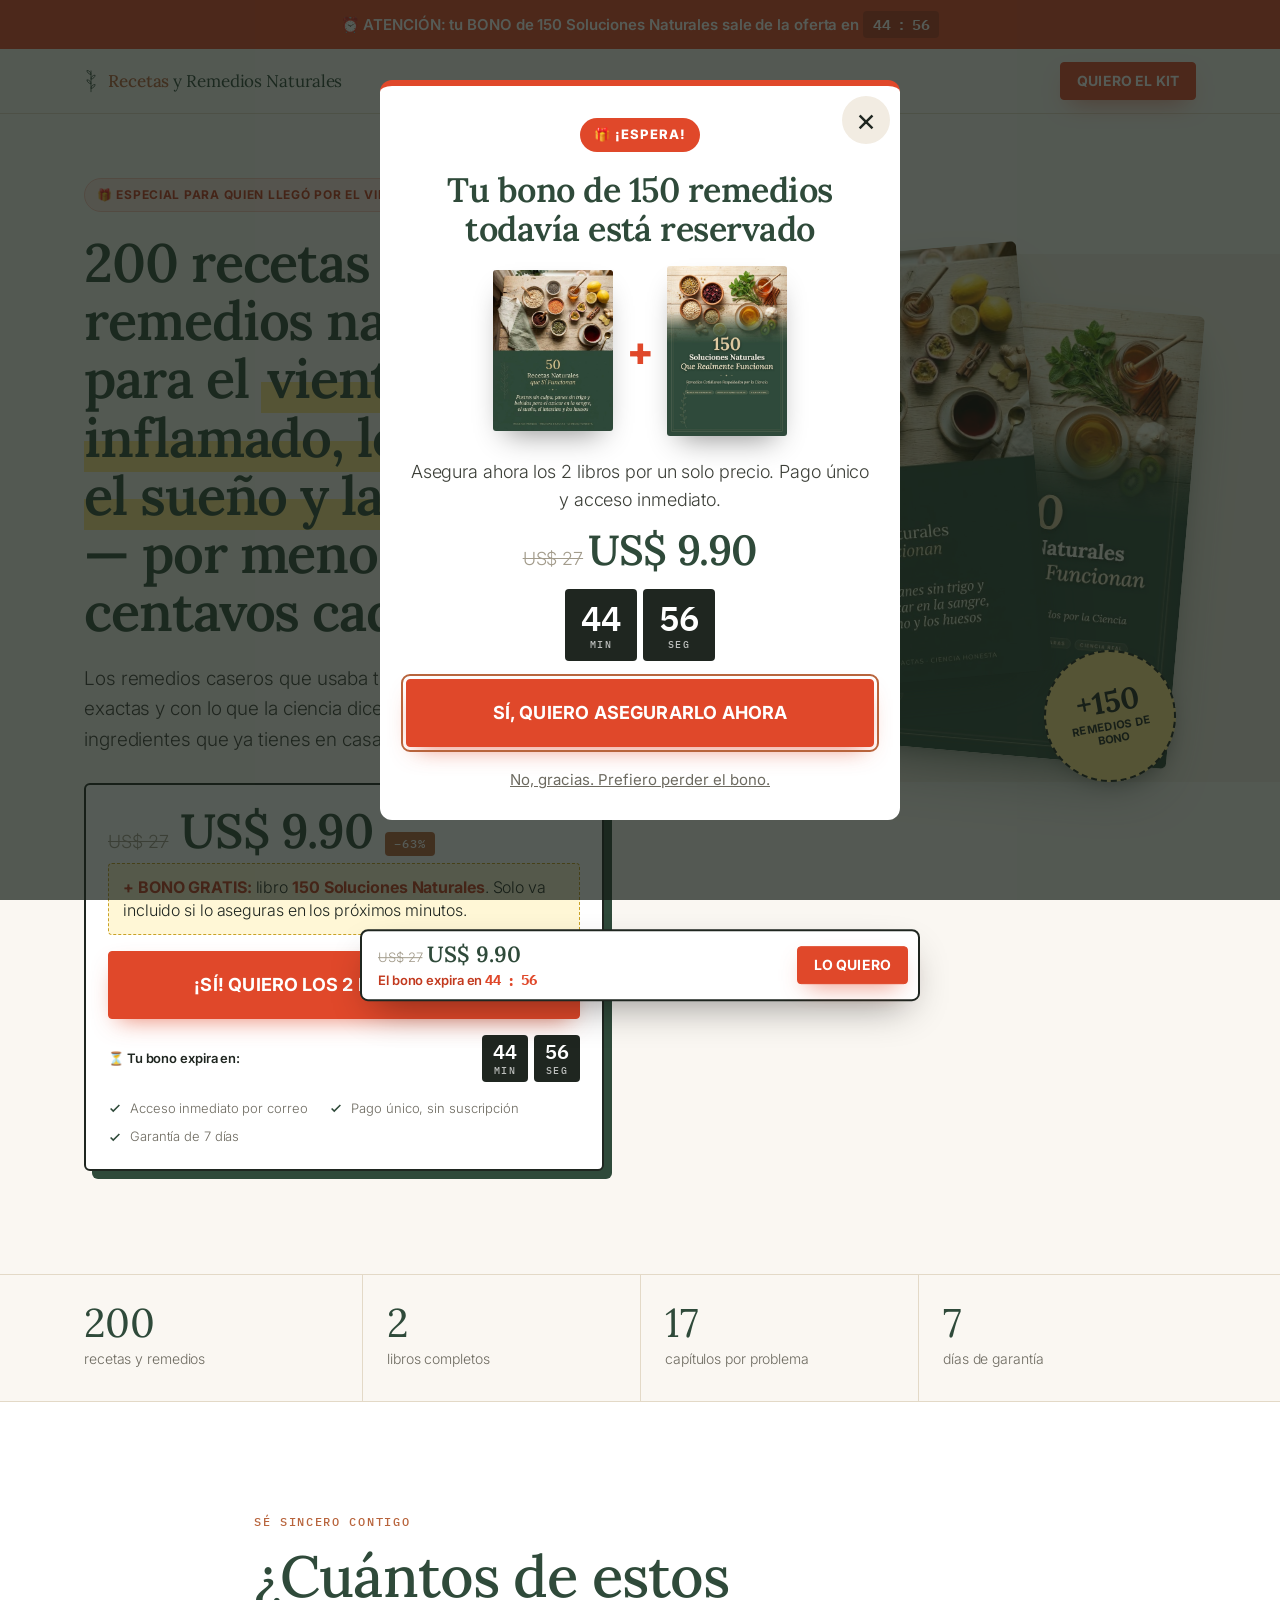
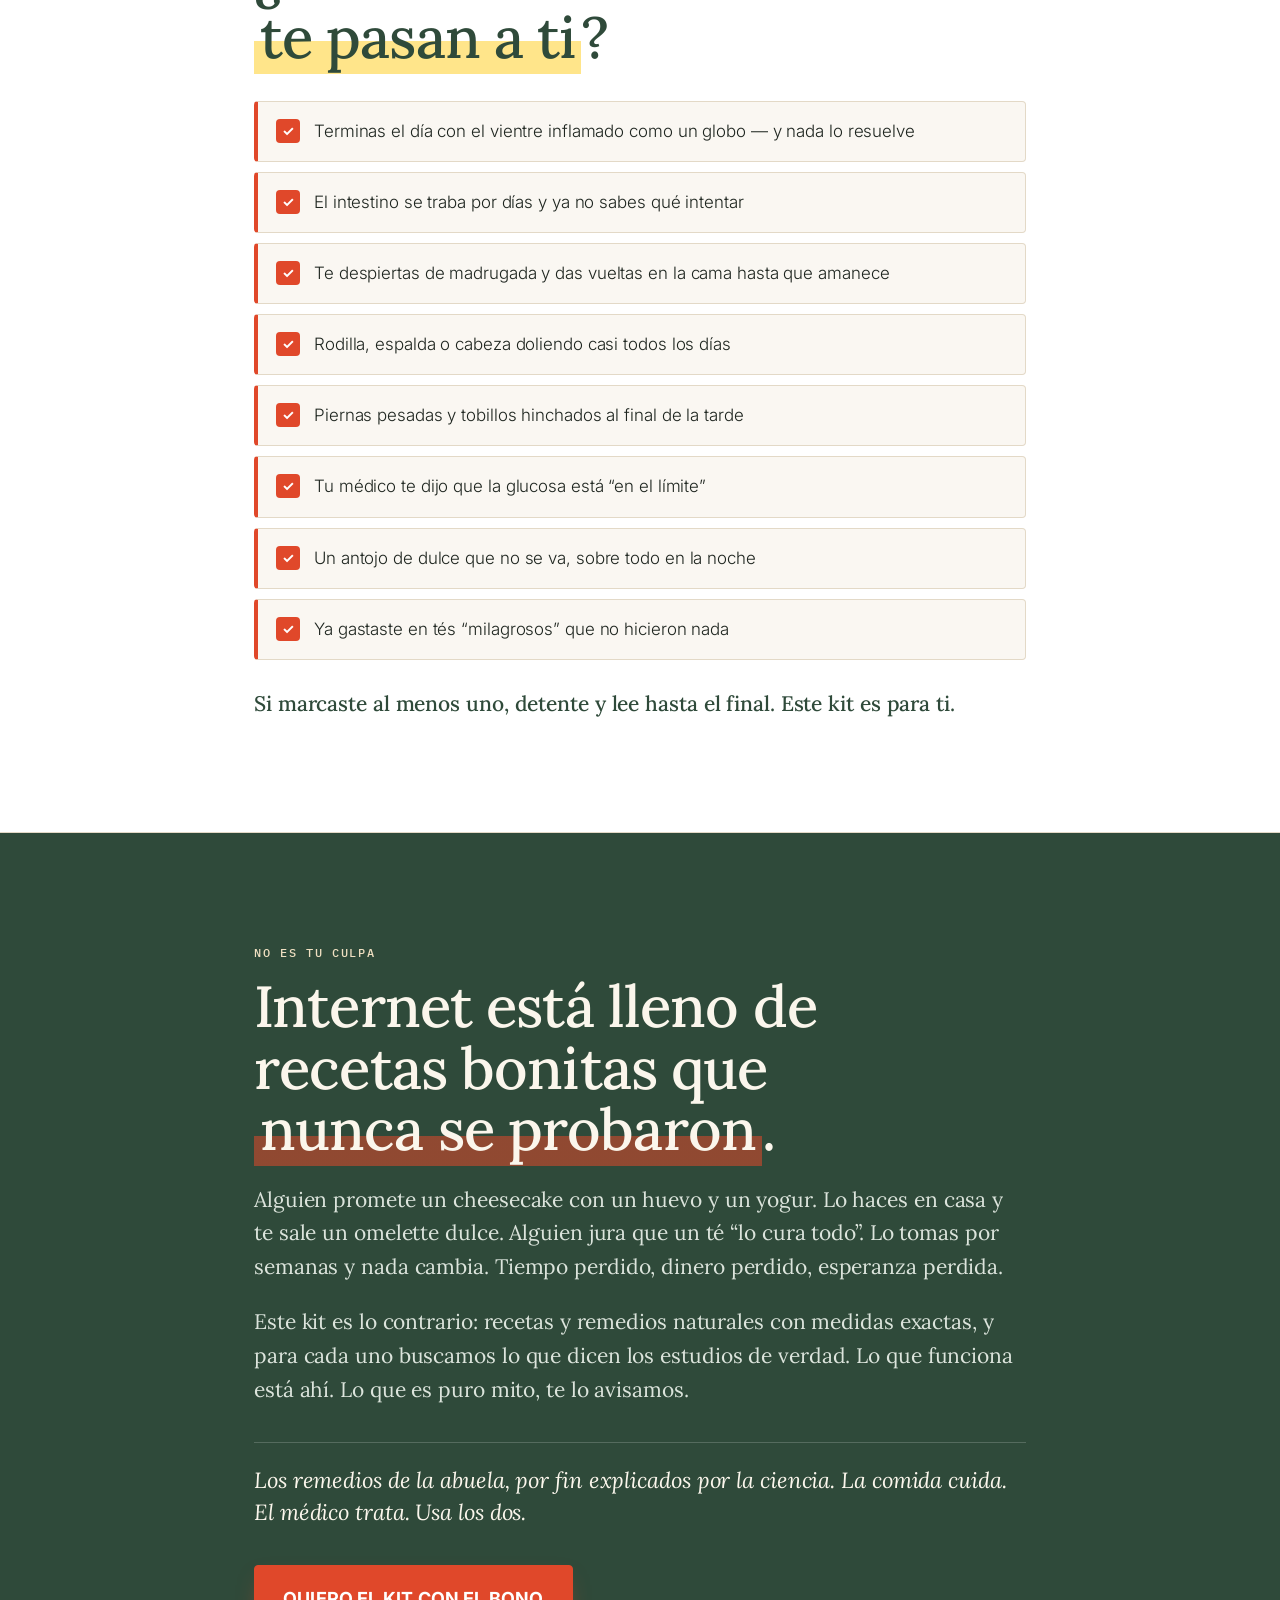
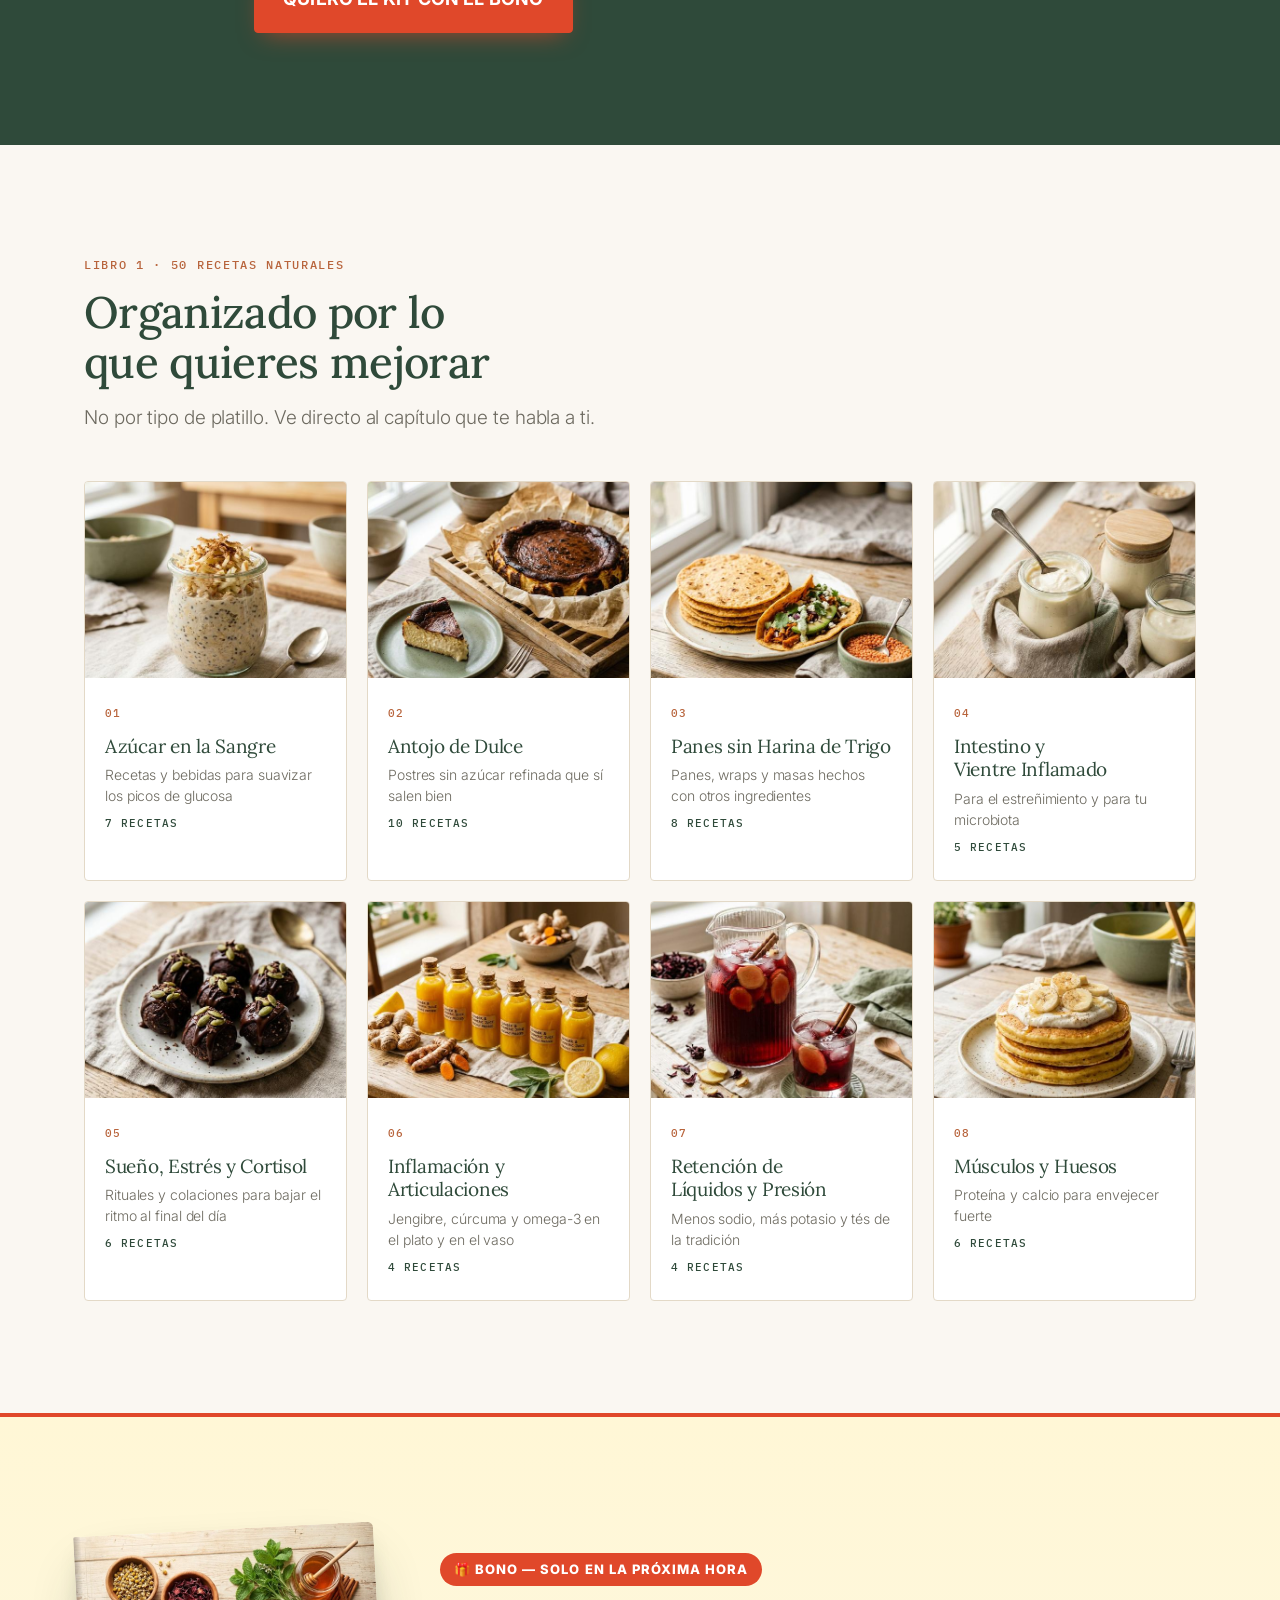
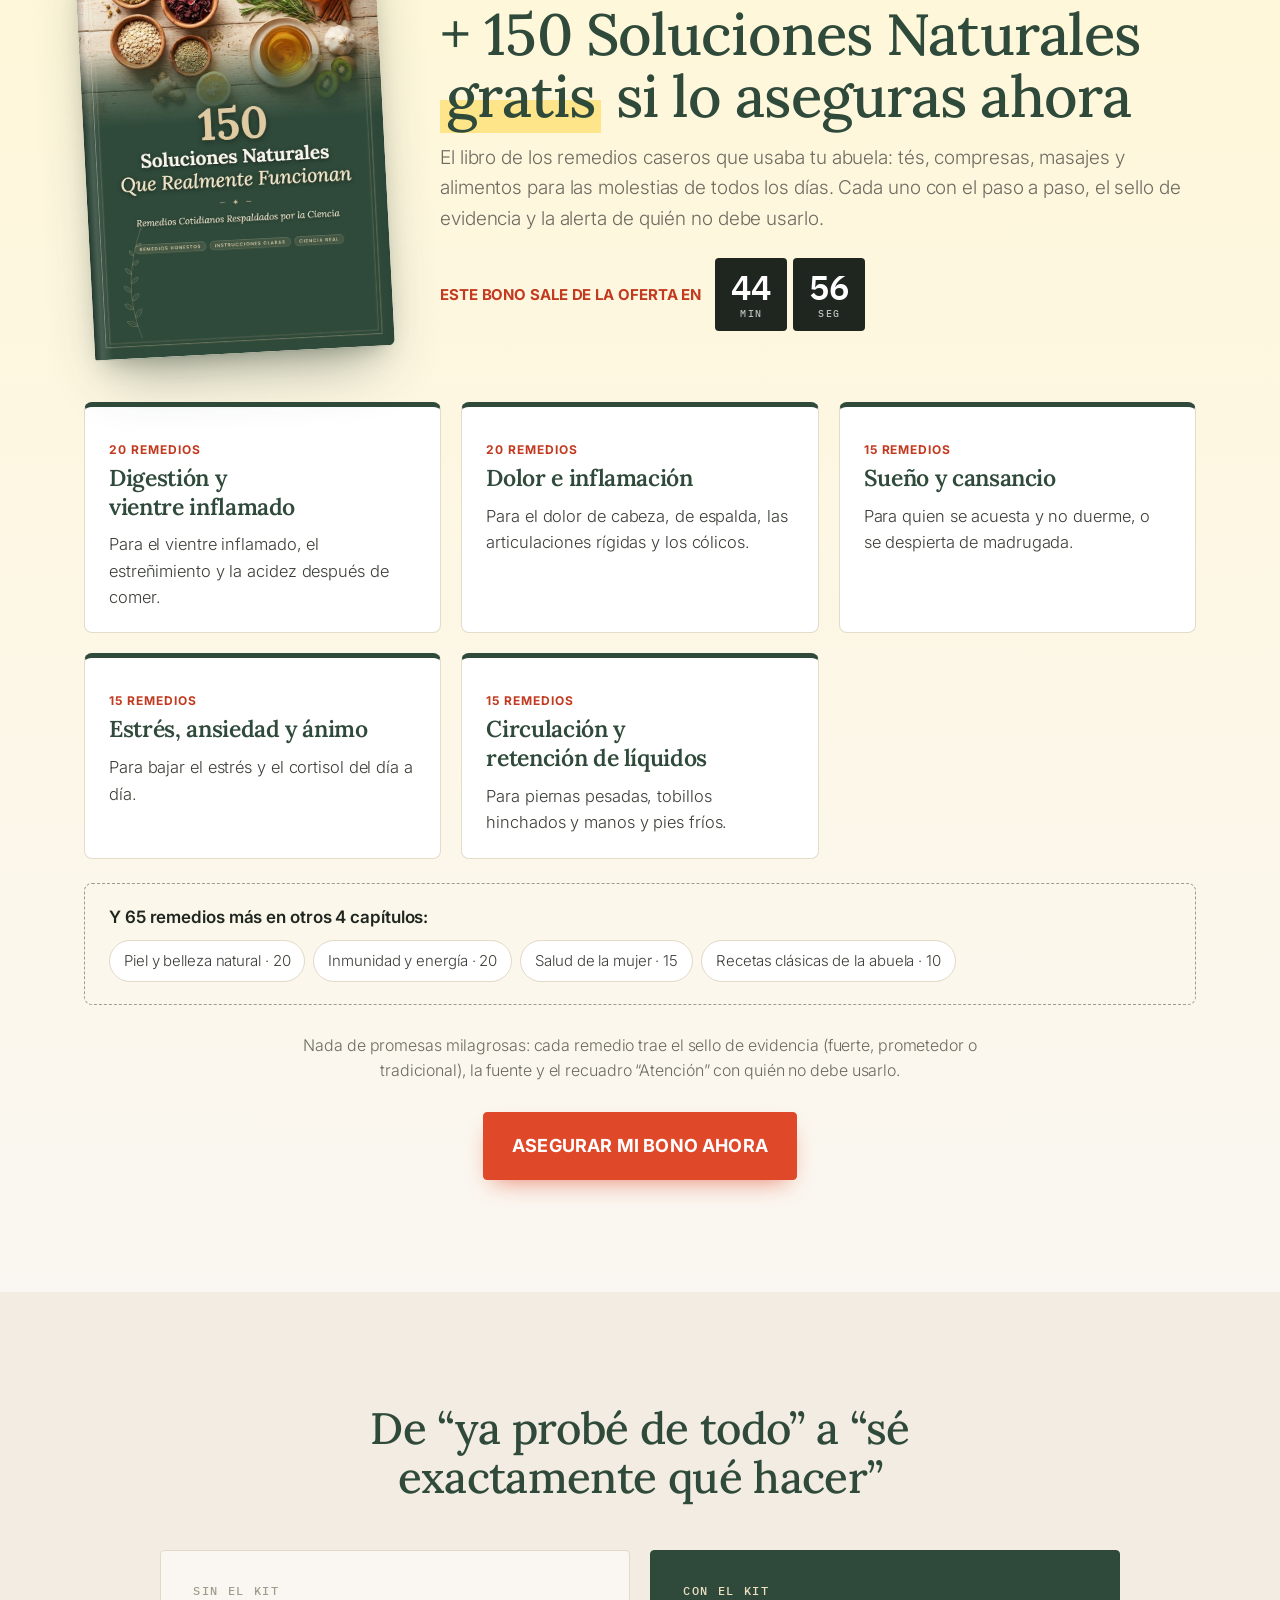
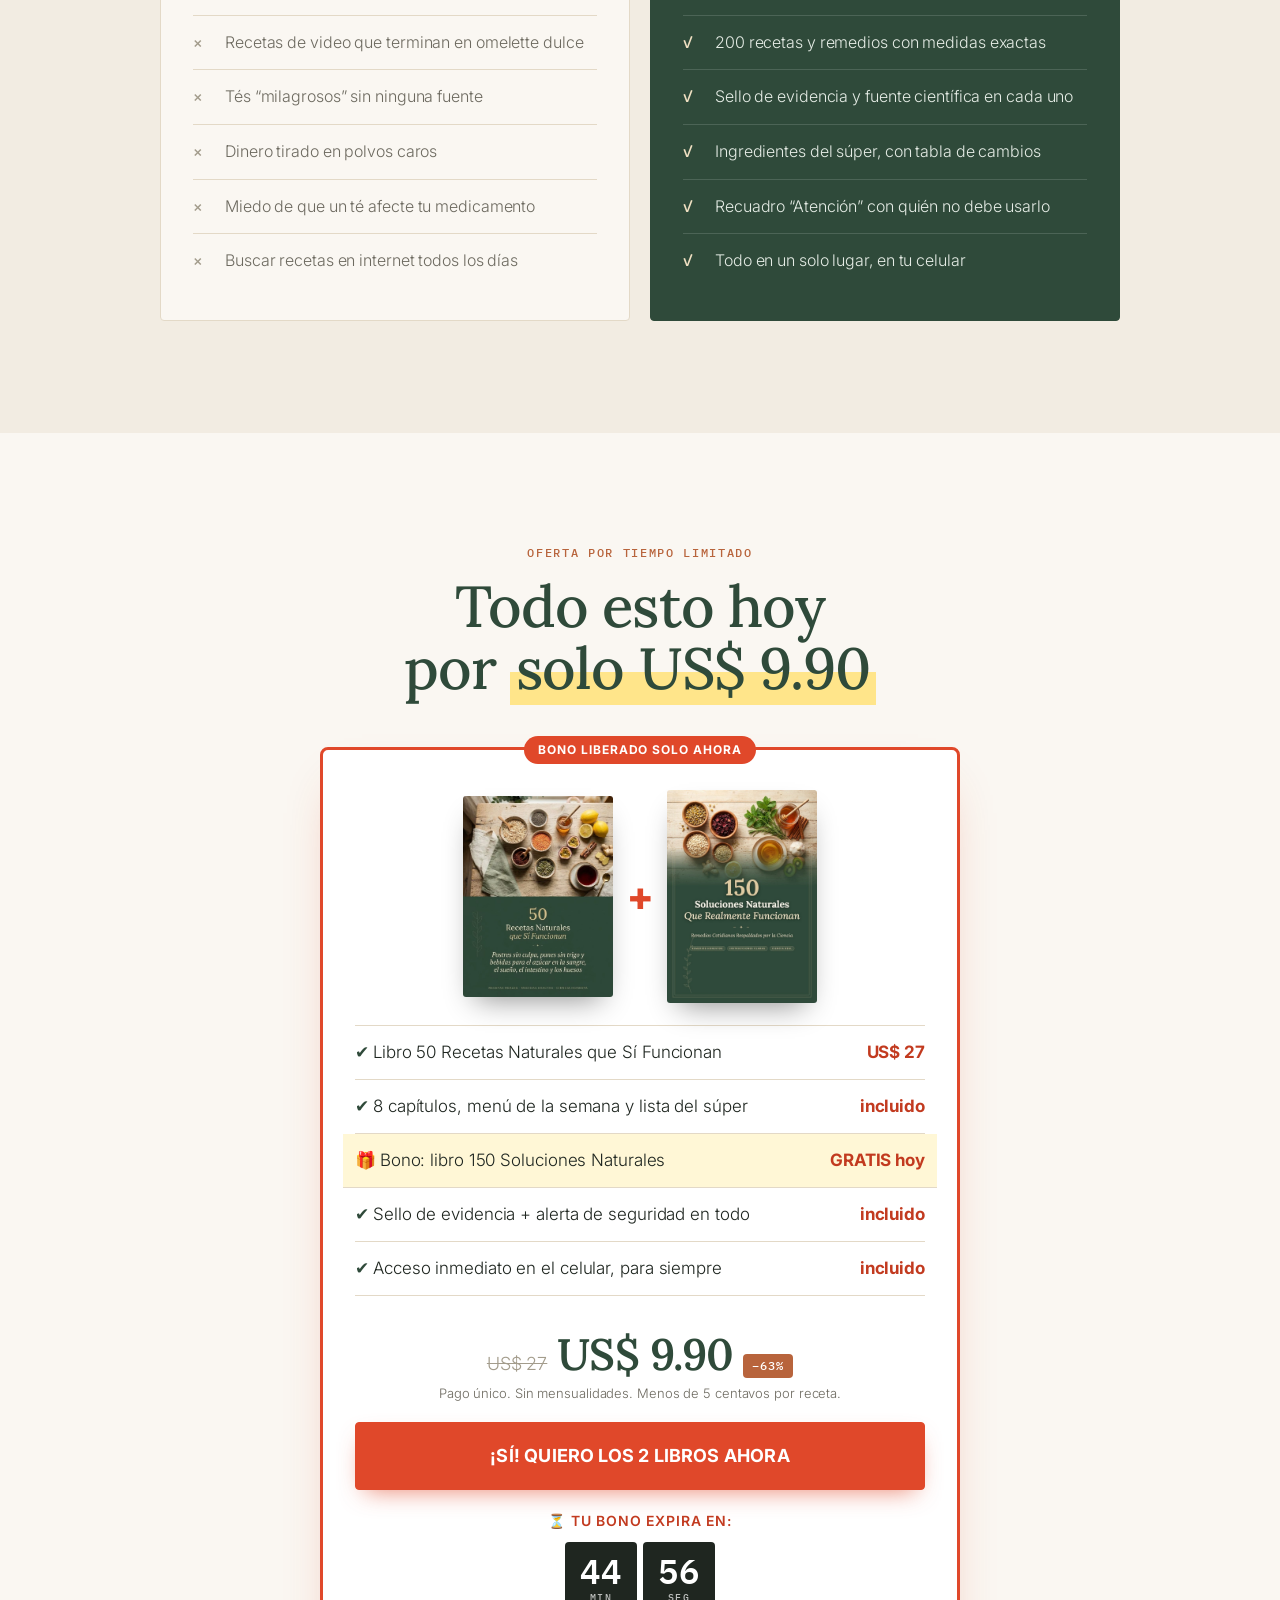
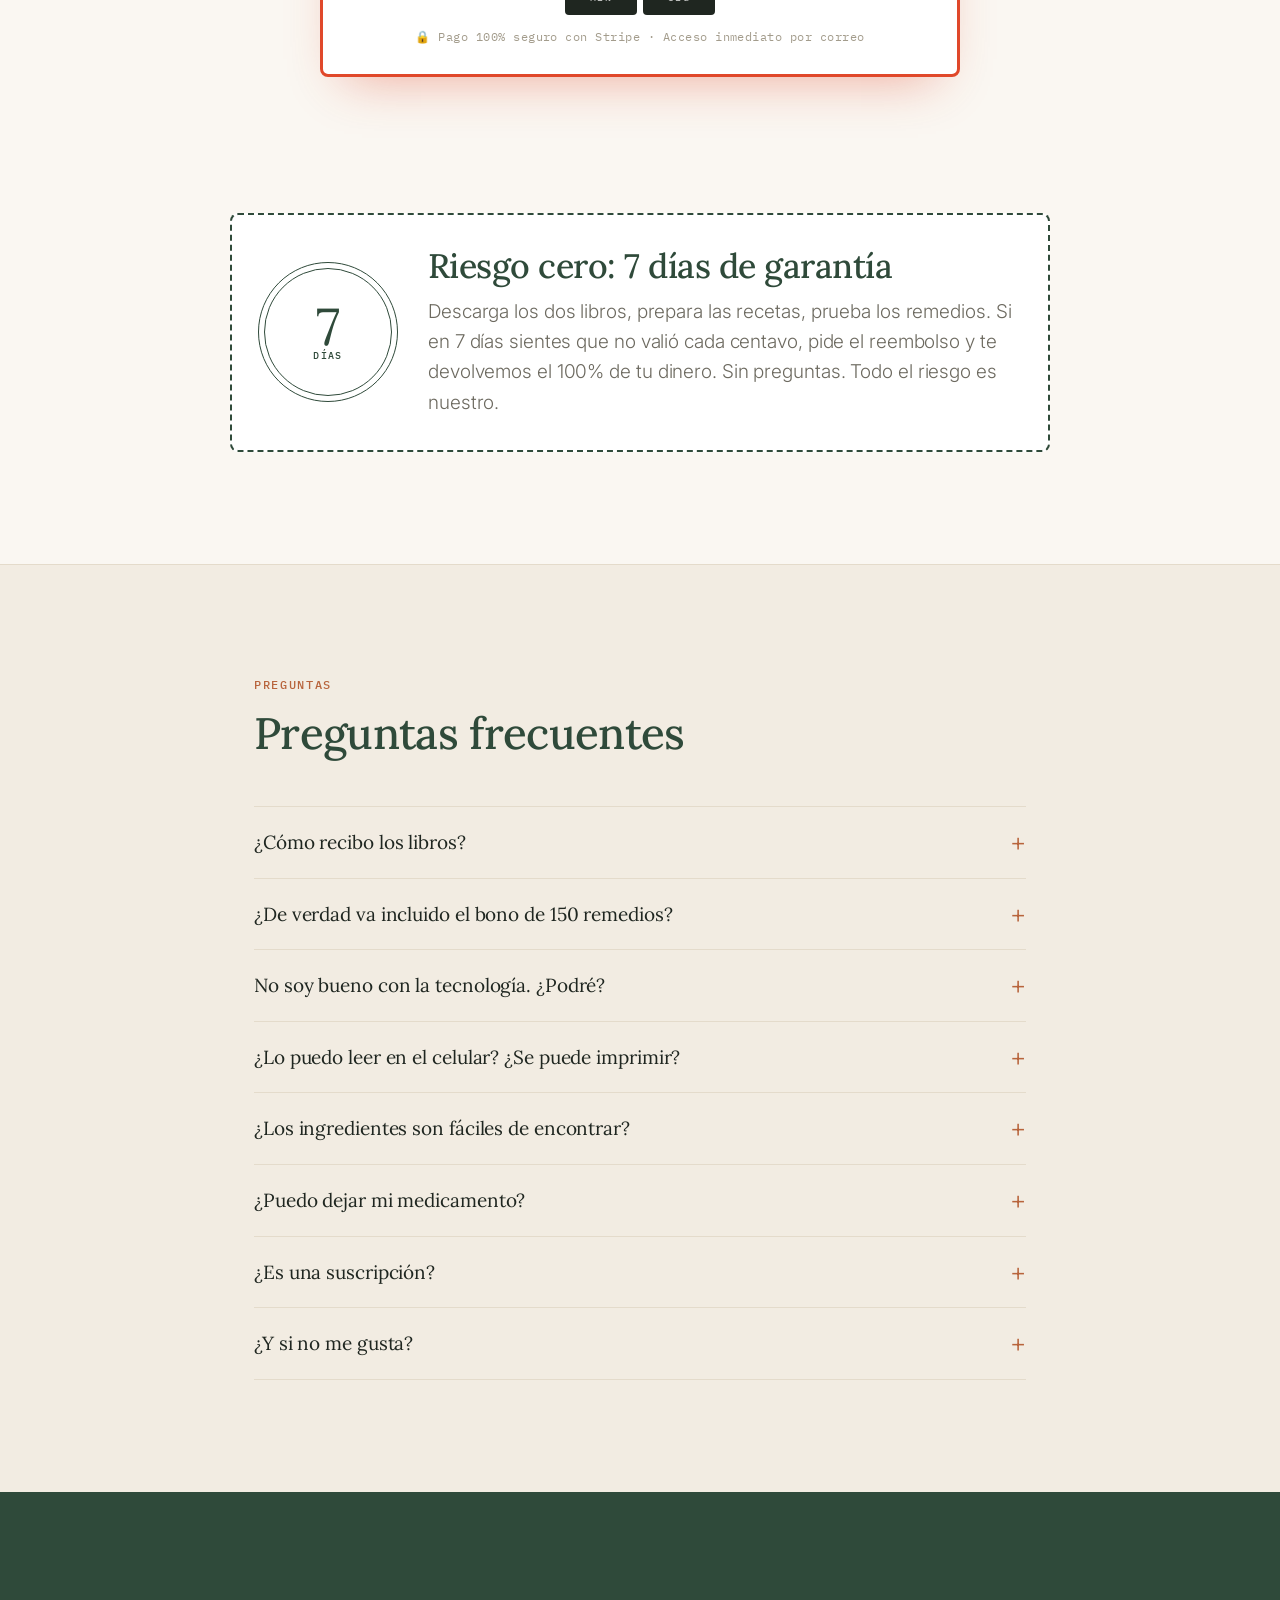
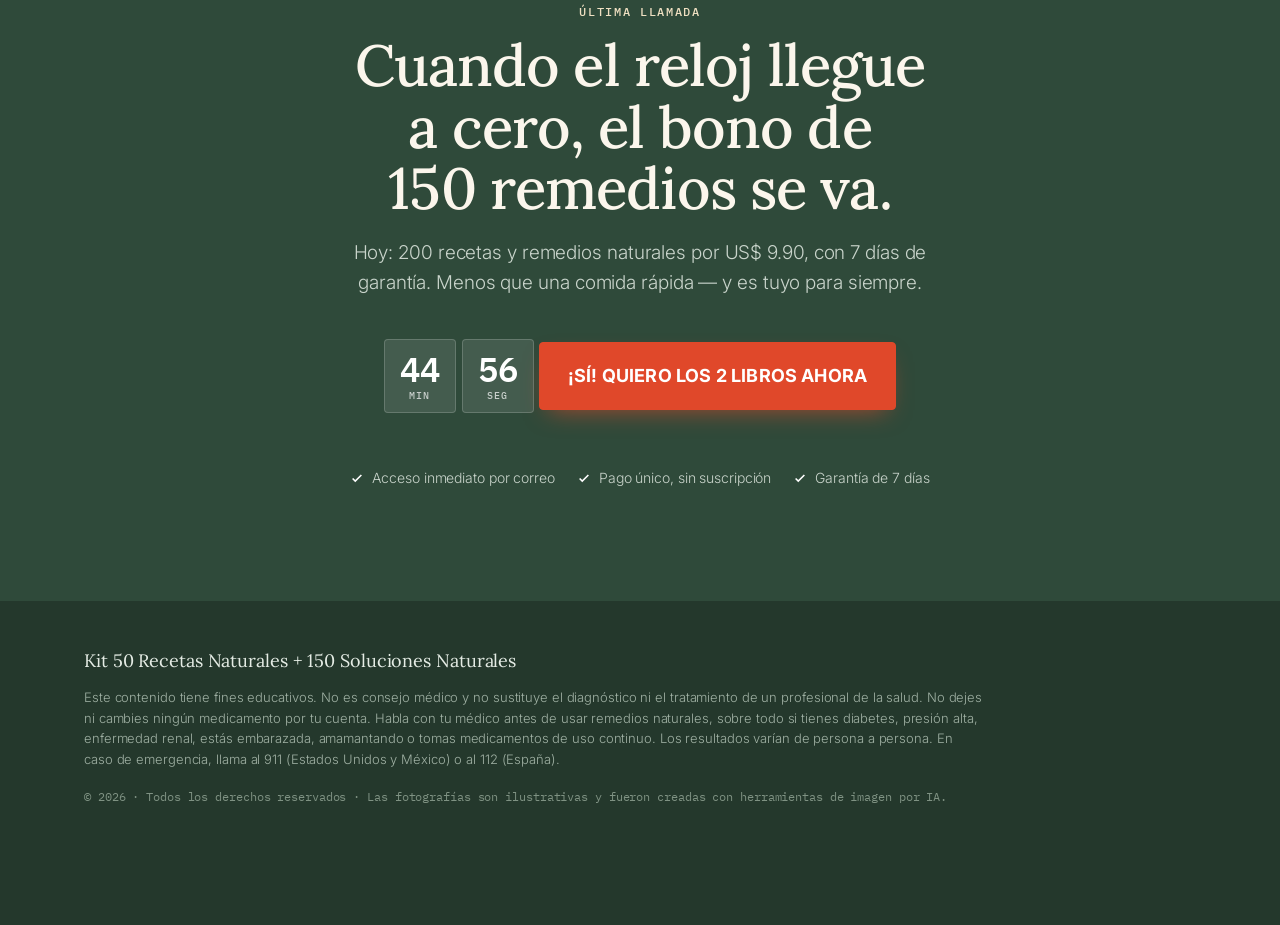
==== commit c036c0eb: "Pagina /livro/ com bonus estendido por 24h e oferta so do livro depois Co-Authored-By: Claude Opus 5" ====
--- a/index.html
+++ b/index.html
@@ -18,21 +18,21 @@
 <link rel="stylesheet" href="assets/v2.css">
 <link rel="stylesheet" href="assets/v3.css">
 </head>
-<body class="v2 v3" data-bonus-minutes="45" data-expired-url="/livro/">
+<body class="v2 v3" data-bonus-minutes="45" data-expired-url="/livro/" data-mode="main" data-ext-hours="24">
 
 <!-- BARRA DE URGÊNCIA -->
 <div class="urgency">
-  <span class="bonus-only">⏰ ATENCIÓN: tu BONO de 150 Soluciones Naturales sale de la oferta en <span class="timer timer-sm" data-timer><b data-m>45</b>:<b data-s>00</b></span></span>
-  <span class="expired-only">El bono de 150 remedios expiró. El libro de 50 recetas sigue disponible.</span>
+  <span class="bonus-only">⏰ ATENCIÓN: tu BONO de 150 Soluciones Naturales sale de la oferta en <span class="timer timer-sm" data-timer><span class="h-part"><b data-h>00</b>:</span><b data-m>45</b>:<b data-s>00</b></span></span>
+  <span class="expired-only">El bono de 150 soluciones expiró. El libro de 50 recetas sigue con 63% OFF.</span>
 </div>
 
 <header class="nav" id="top">
   <div class="wrap nav-in">
     <a class="brand" href="#top" aria-label="Kit 50 Recetas Naturales + 150 Soluciones Naturales">
       <svg class="sprig" viewBox="0 0 24 40" aria-hidden="true"><path d="M12 39V2M12 9c-4-1-7-4-7-7 4 0 7 3 7 7zm0 8c4-1 7-4 7-7-4 0-7 3-7 7zm0 8c-4-1-7-4-7-7 4 0 7 3 7 7zm0 8c4-1 7-4 7-7-4 0-7 3-7 7z"/></svg>
-      <span><b>200</b> Recetas y Remedios</span>
+      <span><b>Recetas</b> y Remedios Naturales</span>
     </a>
-    <a class="btn btn-sm btn-hot" href="#oferta" data-cta="nav">Quiero el kit</a>
+    <a class="btn btn-sm btn-hot" href="#oferta" data-cta="nav"><span class="bonus-only">Quiero el kit</span><span class="expired-only">Quiero el libro</span></a>
   </div>
 </header>
 
@@ -42,9 +42,11 @@
 <section class="hero hero2 hero3">
   <div class="wrap hero-in">
     <div class="hero-copy">
-      <p class="pill-alert">🎁 Especial para quien llegó por el video</p>
-      <h1>200 recetas y remedios naturales para el <mark>vientre inflamado, los dolores, el sueño y la glucosa</mark> — por menos de 5 centavos cada uno.</h1>
-      <p class="lede">Los remedios caseros que usaba tu abuela, ahora con medidas exactas y con lo que la ciencia dice de cada uno. Todo con ingredientes que ya tienes en casa o encuentras en el súper.</p>
+      <p class="pill-alert bonus-only">🎁 Especial para quien llegó por el video</p>
+      <p class="pill-alert expired-only">🔥 Oferta especial: libro completo por US$ 9.90</p>
+      <h1><span class="bonus-only">200 recetas y remedios naturales para el <mark>vientre inflamado, los dolores, el sueño y la glucosa</mark> — por menos de 5 centavos cada uno.</span><span class="expired-only">50 recetas naturales para la <mark>glucosa, el antojo de dulce, el intestino y el sueño</mark> — por menos de 20 centavos cada una.</span></h1>
+      <p class="lede bonus-only">Los remedios caseros que usaba tu abuela, ahora con medidas exactas y con lo que la ciencia dice de cada uno. Todo con ingredientes que ya tienes en casa o encuentras en el súper.</p>
+      <p class="lede expired-only">Postres sin azúcar refinada, panes sin trigo y bebidas con medidas exactas y con lo que la ciencia dice de cada receta. Todo con ingredientes del súper.</p>
       <div class="hero-box">
         <div class="hb-price">
           <span class="price-old">US$ 27</span>
@@ -52,11 +54,11 @@
           <span class="badge">−63%</span>
         </div>
         <p class="hb-bonus bonus-only"><b>+ BONO GRATIS:</b> libro <b>150 Soluciones Naturales</b>. Solo va incluido si lo aseguras en los próximos minutos.</p>
-        <p class="hb-bonus expired-only">Tu bono de 150 remedios expiró, pero todavía puedes llevarte el libro de 50 recetas.</p>
-        <a class="btn btn-lg btn-hot btn-block" href="https://buy.stripe.com/fZu3cv6bE0Ze9rCaXNa3u03" data-cta="hero">¡Sí! Quiero los 2 libros ahora</a>
+        <p class="hb-bonus expired-only">Tu bono de 150 soluciones expiró, pero todavía puedes llevarte el libro de 50 recetas con 63% de descuento.</p>
+        <a class="btn btn-lg btn-hot btn-block" href="https://buy.stripe.com/fZu3cv6bE0Ze9rCaXNa3u03" data-cta="hero"><span class="bonus-only">¡Sí! Quiero los 2 libros ahora</span><span class="expired-only">¡Sí! Quiero mis 50 recetas</span></a>
         <div class="hb-timer bonus-only">
           <span>⏳ Tu bono expira en:</span>
-          <span class="timer" data-timer><span><b data-m>45</b><small>min</small></span><span><b data-s>00</b><small>seg</small></span></span>
+          <span class="timer" data-timer><span class="h-part"><b data-h>00</b><small>h</small></span><span><b data-m>45</b><small>min</small></span><span><b data-s>00</b><small>seg</small></span></span>
         </div>
         <ul class="trust"><li>Acceso inmediato por correo</li><li>Pago único, sin suscripción</li><li>Garantía de 7 días</li></ul>
       </div>
@@ -70,7 +72,7 @@
 </section>
 
 <!-- NÚMEROS -->
-<section class="stats">
+<section class="stats bonus-only">
   <div class="wrap stats-in"><div class="stat"><b>200</b><span>recetas y remedios</span></div><div class="stat"><b>2</b><span>libros completos</span></div><div class="stat"><b>17</b><span>capítulos por problema</span></div><div class="stat"><b>7</b><span>días de garantía</span></div></div>
 </section>
 
@@ -90,7 +92,7 @@
     <p class="label">No es tu culpa</p>
     <h2 class="h-xl">Internet está lleno de recetas bonitas que <mark>nunca se probaron</mark>.</h2>
     <p class="serif-lede">Alguien promete un cheesecake con un huevo y un yogur. Lo haces en casa y te sale un omelette dulce. Alguien jura que un té “lo cura todo”. Lo tomas por semanas y nada cambia. Tiempo perdido, dinero perdido, esperanza perdida.</p>
-    <p class="serif-lede">Este kit es lo contrario. Son 200 recetas y remedios naturales con medidas exactas, y para cada uno buscamos lo que dicen los estudios de verdad. Lo que funciona está ahí. Lo que es puro mito, te lo avisamos.</p>
+    <p class="serif-lede">Este kit es lo contrario: recetas y remedios naturales con medidas exactas, y para cada uno buscamos lo que dicen los estudios de verdad. Lo que funciona está ahí. Lo que es puro mito, te lo avisamos.</p>
     <blockquote>Los remedios de la abuela, por fin explicados por la ciencia. La comida cuida. El médico trata. Usa los dos.</blockquote>
     <a class="btn btn-lg btn-hot" href="#oferta" data-cta="story">Quiero el kit con el bono</a>
   </div>
@@ -119,7 +121,7 @@
         <p class="sub">El libro de los remedios caseros que usaba tu abuela: tés, compresas, masajes y alimentos para las molestias de todos los días. Cada uno con el paso a paso, el sello de evidencia y la alerta de quién no debe usarlo.</p>
         <div class="bonus-timer">
           <span>Este bono sale de la oferta en</span>
-          <span class="timer timer-lg" data-timer><span><b data-m>45</b><small>min</small></span><span><b data-s>00</b><small>seg</small></span></span>
+          <span class="timer timer-lg" data-timer><span class="h-part"><b data-h>00</b><small>h</small></span><span><b data-m>45</b><small>min</small></span><span><b data-s>00</b><small>seg</small></span></span>
         </div>
       </div>
     </div>
@@ -154,14 +156,14 @@
     <article class="tier best stack">
       <span class="tier-flag bonus-only">Bono liberado solo ahora</span>
       <div class="covers big"><img src="img/pages/cover.jpg" alt="" loading="lazy"><span class="plus bonus-only">+</span><img class="bonus-only" src="img/pages/cover150.jpg" alt="" loading="lazy"></div>
-      <ul class="stack-list"><li class=""><span>Libro 50 Recetas Naturales que Sí Funcionan</span><em>US$ 27</em></li><li class=""><span>8 capítulos, menú de la semana y lista del súper</span><em>incluido</em></li><li class="gift"><span>Bono: libro 150 Soluciones Naturales</span><em>GRATIS hoy</em></li><li class=""><span>Sello de evidencia + alerta de seguridad en todo</span><em>incluido</em></li><li class=""><span>Acceso inmediato en el celular, para siempre</span><em>incluido</em></li></ul>
+      <ul class="stack-list"><li class=""><span>Libro 50 Recetas Naturales que Sí Funcionan</span><em>US$ 27</em></li><li class=""><span>8 capítulos, menú de la semana y lista del súper</span><em>incluido</em></li><li class="gift bonus-only"><span>Bono: libro 150 Soluciones Naturales</span><em>GRATIS hoy</em></li><li class=""><span>Sello de evidencia + alerta de seguridad en todo</span><em>incluido</em></li><li class=""><span>Acceso inmediato en el celular, para siempre</span><em>incluido</em></li></ul>
       <div class="stack-total bonus-only"><span></span><s></s></div>
       <div class="t-price"><span class="price-old">US$ 27</span><span class="price">US$ 9.90</span><span class="badge">−63%</span></div>
       <p class="t-note">Pago único. Sin mensualidades. Menos de 5 centavos por receta.</p>
-      <a class="btn btn-lg btn-hot" href="https://buy.stripe.com/fZu3cv6bE0Ze9rCaXNa3u03" data-cta="offer">¡Sí! Quiero los 2 libros ahora</a>
+      <a class="btn btn-lg btn-hot" href="https://buy.stripe.com/fZu3cv6bE0Ze9rCaXNa3u03" data-cta="offer"><span class="bonus-only">¡Sí! Quiero los 2 libros ahora</span><span class="expired-only">¡Sí! Quiero mis 50 recetas</span></a>
       <div class="of-timer bonus-only">
         <span>⏳ Tu bono expira en:</span>
-        <span class="timer timer-lg" data-timer><span><b data-m>45</b><small>min</small></span><span><b data-s>00</b><small>seg</small></span></span>
+        <span class="timer timer-lg" data-timer><span class="h-part"><b data-h>00</b><small>h</small></span><span><b data-m>45</b><small>min</small></span><span><b data-s>00</b><small>seg</small></span></span>
       </div>
       <p class="secure center">🔒 Pago 100% seguro con Stripe · Acceso inmediato por correo</p>
     </article>
@@ -196,9 +198,10 @@
     <p class="label">Última llamada</p>
     <h2 class="h-xl bonus-only">Cuando el reloj llegue a cero, el bono de 150 remedios se va.</h2>
     <h2 class="h-xl expired-only">El libro de 50 recetas todavía está disponible.</h2>
-    <p class="sub">Hoy: 200 recetas y remedios naturales por US$ 9.90, con 7 días de garantía. Menos que una comida rápida — y es tuyo para siempre.</p>
-    <span class="timer timer-lg timer-light bonus-only" data-timer><span><b data-m>45</b><small>min</small></span><span><b data-s>00</b><small>seg</small></span></span>
-    <a class="btn btn-lg btn-hot" href="https://buy.stripe.com/fZu3cv6bE0Ze9rCaXNa3u03" data-cta="final">¡Sí! Quiero los 2 libros ahora</a>
+    <p class="sub bonus-only">Hoy: 200 recetas y remedios naturales por US$ 9.90, con 7 días de garantía. Menos que una comida rápida — y es tuyo para siempre.</p>
+    <p class="sub expired-only">50 recetas naturales por US$ 9.90, con 7 días de garantía. Menos que una comida rápida — y es tuyo para siempre.</p>
+    <span class="timer timer-lg timer-light bonus-only" data-timer><span class="h-part"><b data-h>00</b><small>h</small></span><span><b data-m>45</b><small>min</small></span><span><b data-s>00</b><small>seg</small></span></span>
+    <a class="btn btn-lg btn-hot" href="https://buy.stripe.com/fZu3cv6bE0Ze9rCaXNa3u03" data-cta="final"><span class="bonus-only">¡Sí! Quiero los 2 libros ahora</span><span class="expired-only">¡Sí! Quiero mis 50 recetas</span></a>
     <ul class="trust trust-light"><li>Acceso inmediato por correo</li><li>Pago único, sin suscripción</li><li>Garantía de 7 días</li></ul>
   </div>
 </section>
@@ -216,7 +219,7 @@
 <div class="sticky2" id="sticky-cta">
   <div class="s2-left">
     <span class="s2-price"><span class="price-old">US$ 27</span> <b>US$ 9.90</b></span>
-    <span class="s2-bonus bonus-only">El bono expira en <span class="timer timer-xs" data-timer><b data-m>45</b>:<b data-s>00</b></span></span>
+    <span class="s2-bonus bonus-only">El bono expira en <span class="timer timer-xs" data-timer><span class="h-part"><b data-h>00</b>:</span><b data-m>45</b>:<b data-s>00</b></span></span>
   </div>
   <a class="btn btn-sm btn-hot" href="https://buy.stripe.com/fZu3cv6bE0Ze9rCaXNa3u03" data-cta="sticky">Lo quiero</a>
 </div>
@@ -230,7 +233,7 @@
     <div class="covers big"><img src="img/pages/cover.jpg" alt=""><span class="plus bonus-only">+</span><img class="bonus-only" src="img/pages/cover150.jpg" alt=""></div>
     <p class="pop-text">Asegura ahora los 2 libros por un solo precio. Pago único y acceso inmediato.</p>
     <div class="pop-price"><span class="price-old">US$ 27</span> <span class="price">US$ 9.90</span></div>
-    <span class="timer timer-lg bonus-only" data-timer><span><b data-m>45</b><small>min</small></span><span><b data-s>00</b><small>seg</small></span></span>
+    <span class="timer timer-lg bonus-only" data-timer><span class="h-part"><b data-h>00</b><small>h</small></span><span><b data-m>45</b><small>min</small></span><span><b data-s>00</b><small>seg</small></span></span>
     <a class="btn btn-lg btn-hot btn-block" href="https://buy.stripe.com/fZu3cv6bE0Ze9rCaXNa3u03" data-cta="popup">Sí, quiero asegurarlo ahora</a>
     <button class="pop-no" type="button">No, gracias. Prefiero perder el bono.</button>
   </div>
--- a/assets/v3.css
+++ b/assets/v3.css
@@ -95,3 +95,7 @@
 .hero3 .hero-visual.duo { margin-top: 40px; }
 .cat .cat-hook { margin-bottom: 0; }
 .covers.big img, .tier .covers img { aspect-ratio: auto; height: auto; }
+.mode-main .h-part { display: none !important; }
+.mode-ext .timer-sm > .h-part, .mode-ext .timer-xs > .h-part { display: inline !important; min-width: 0; padding: 0; background: none; border: 0; }
+.bonus-expired a .expired-only, .bonus-expired button .expired-only { display: inline !important; }
+.timer-sm > .h-part b, .timer-xs > .h-part b { font: inherit; }
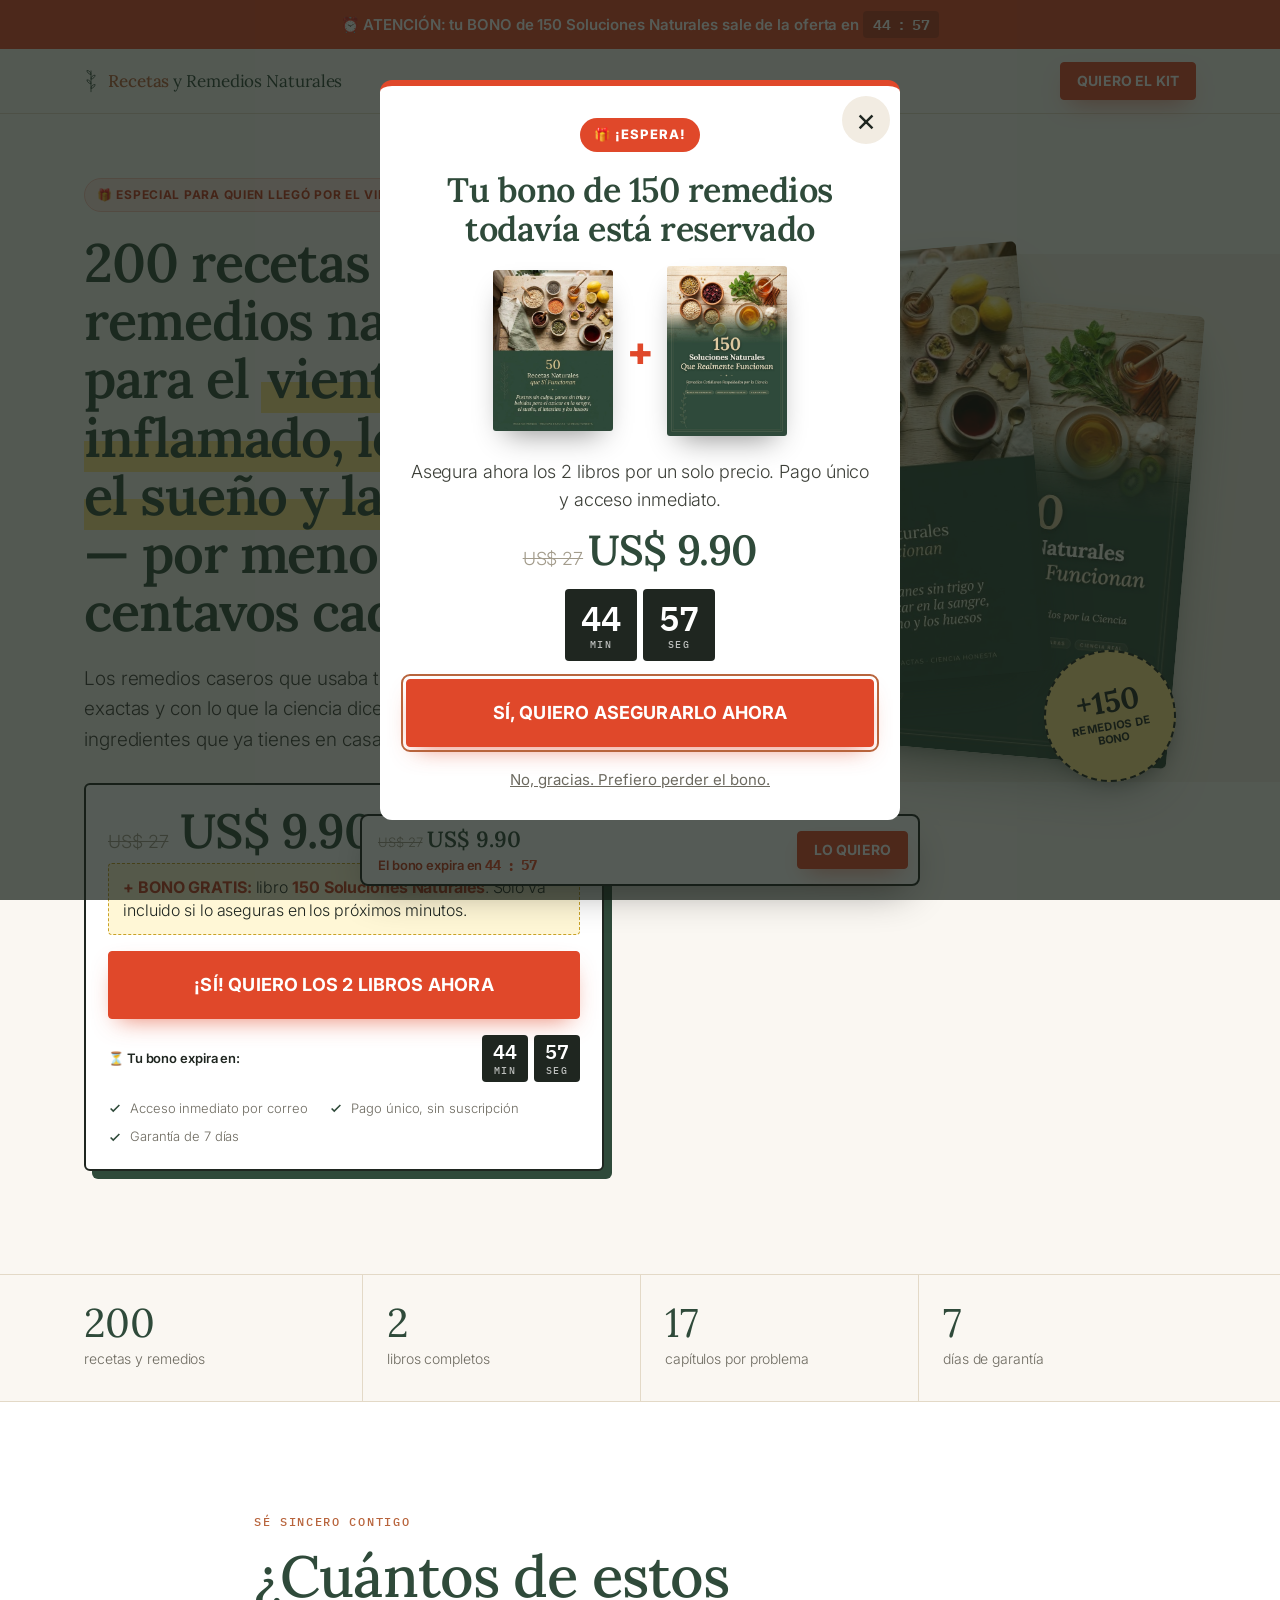
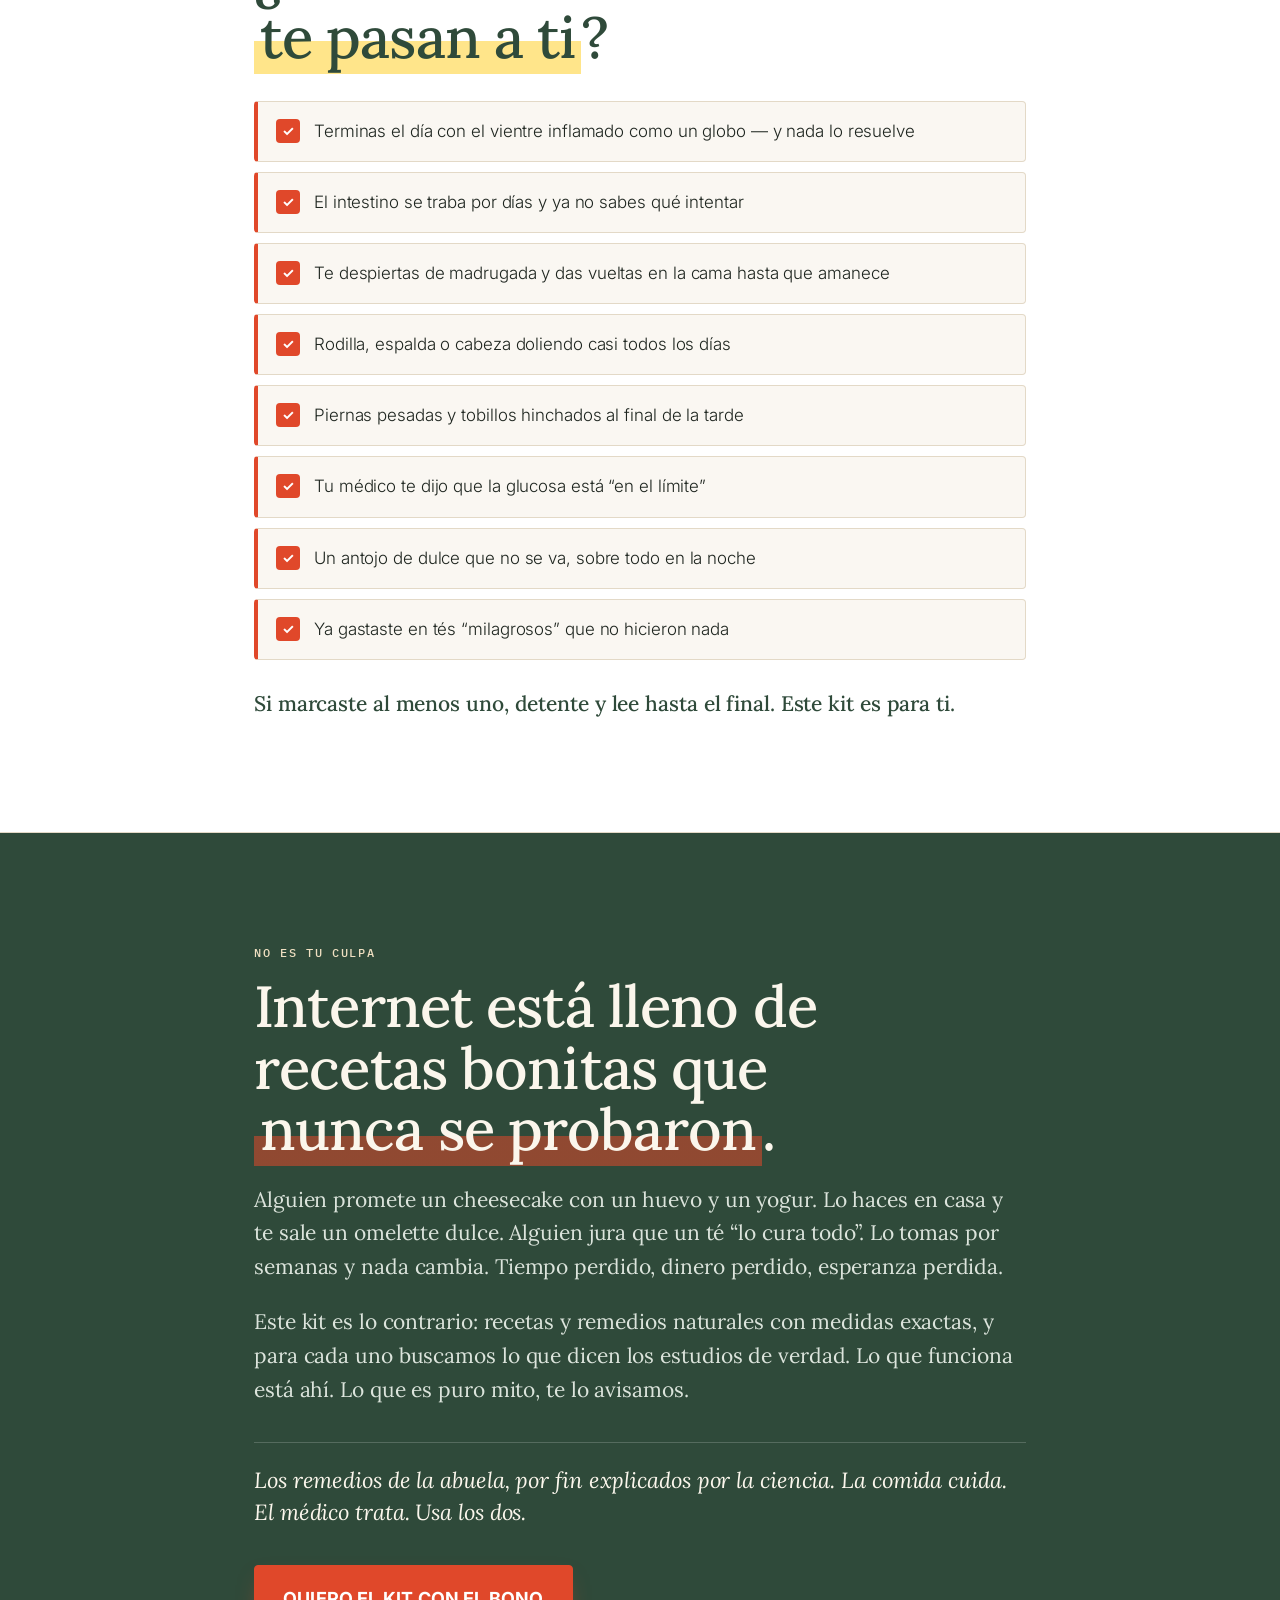
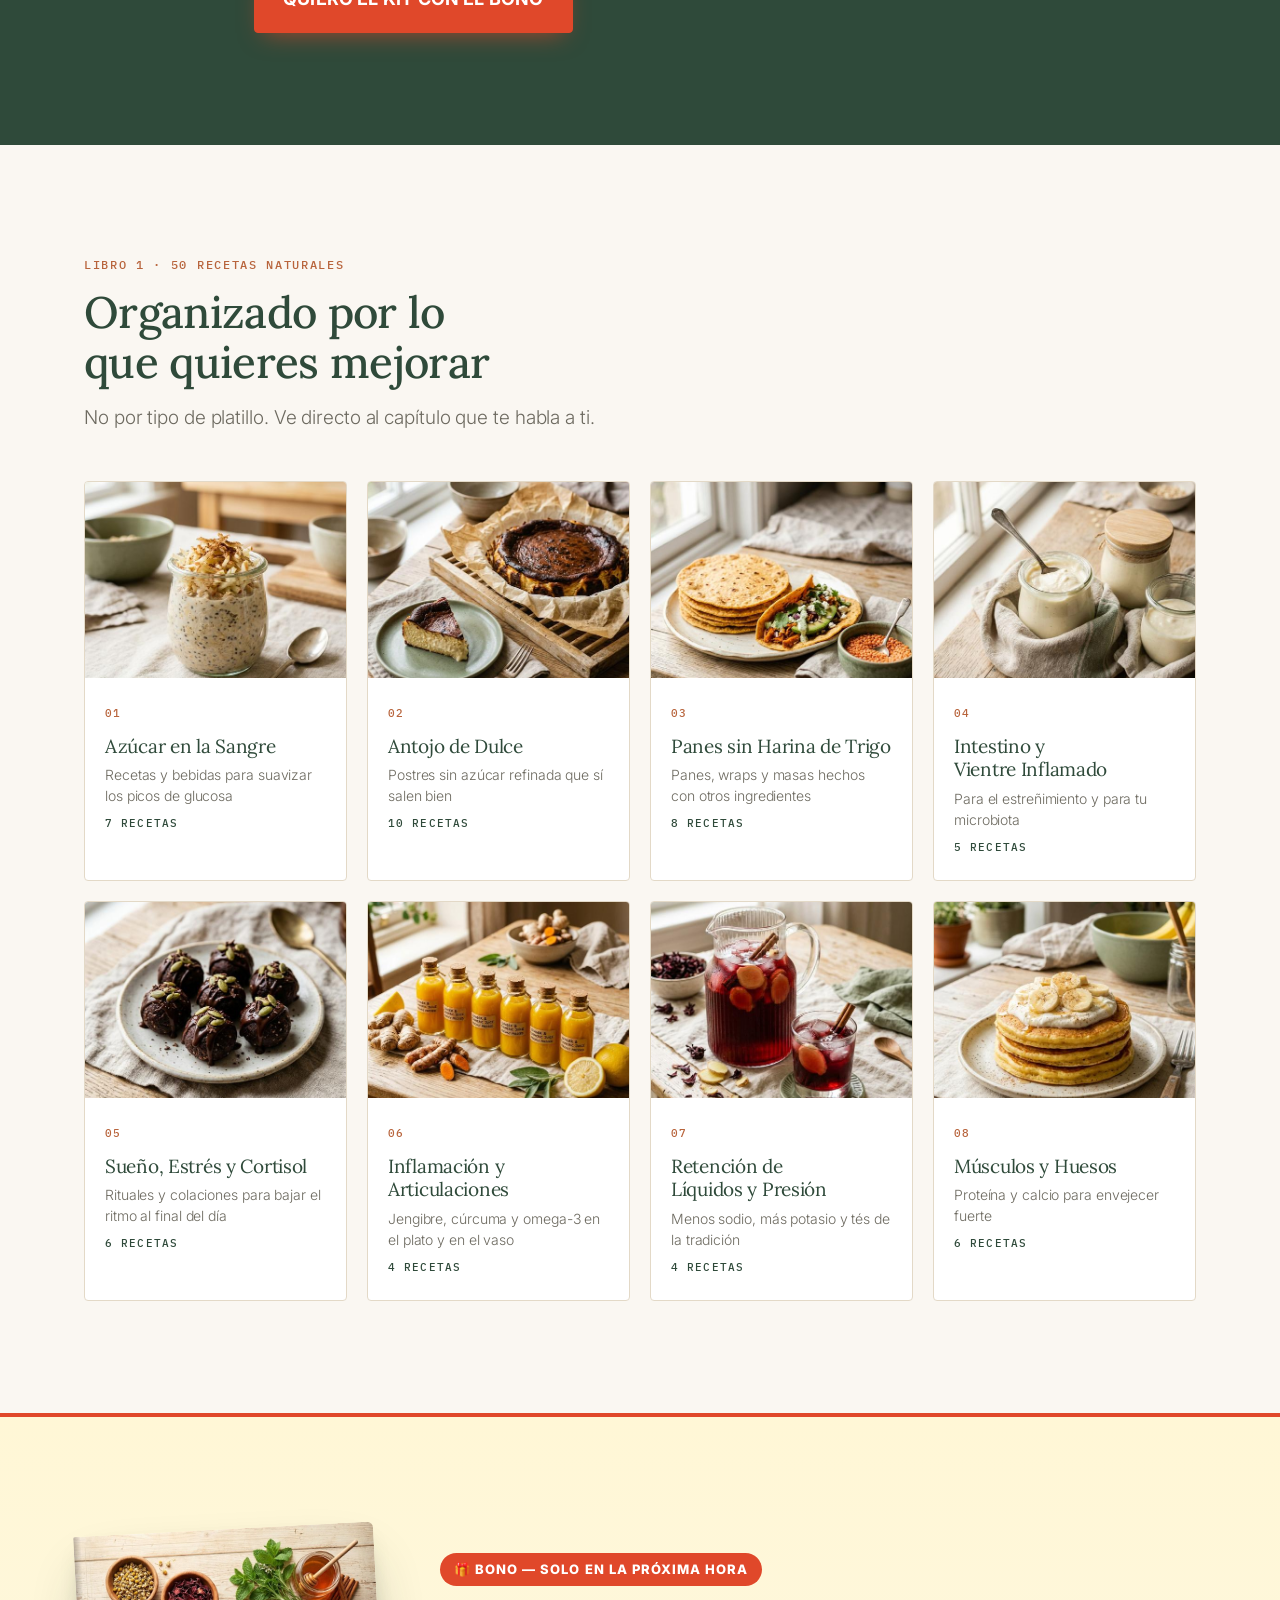
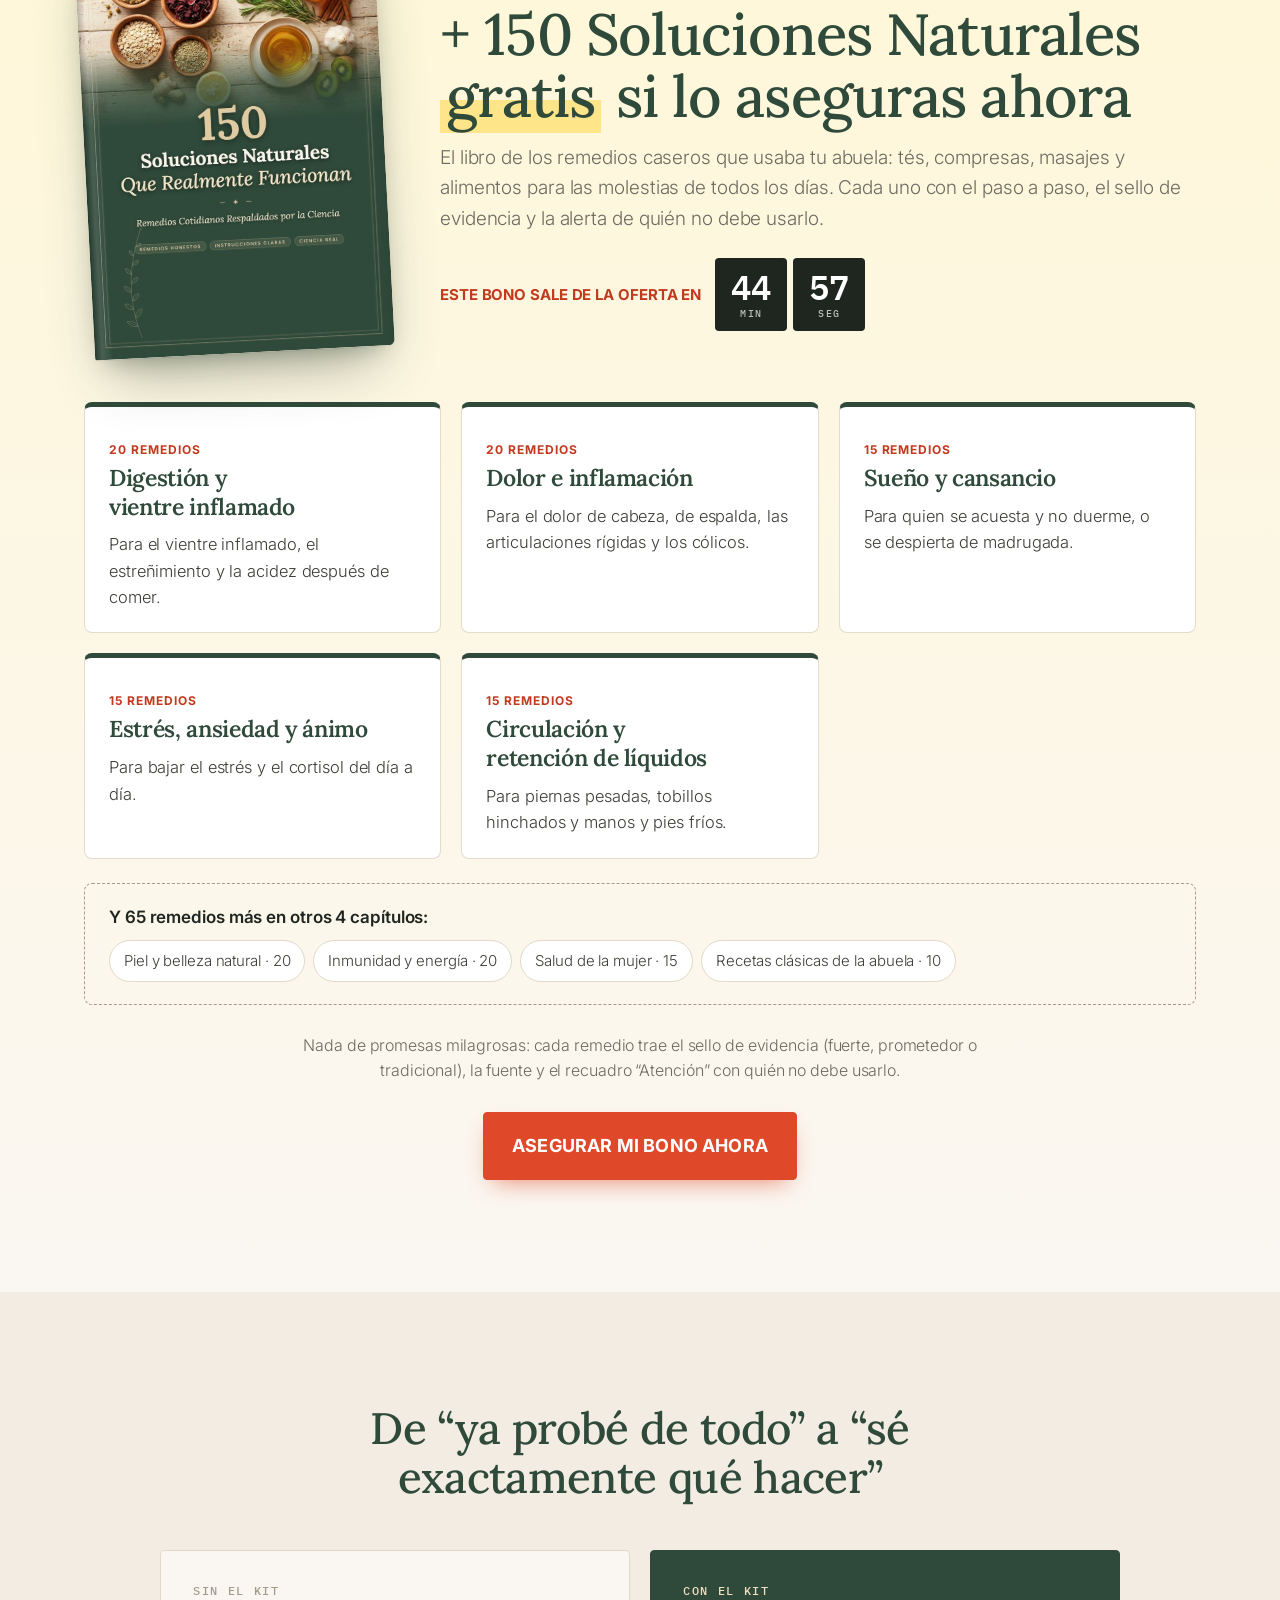
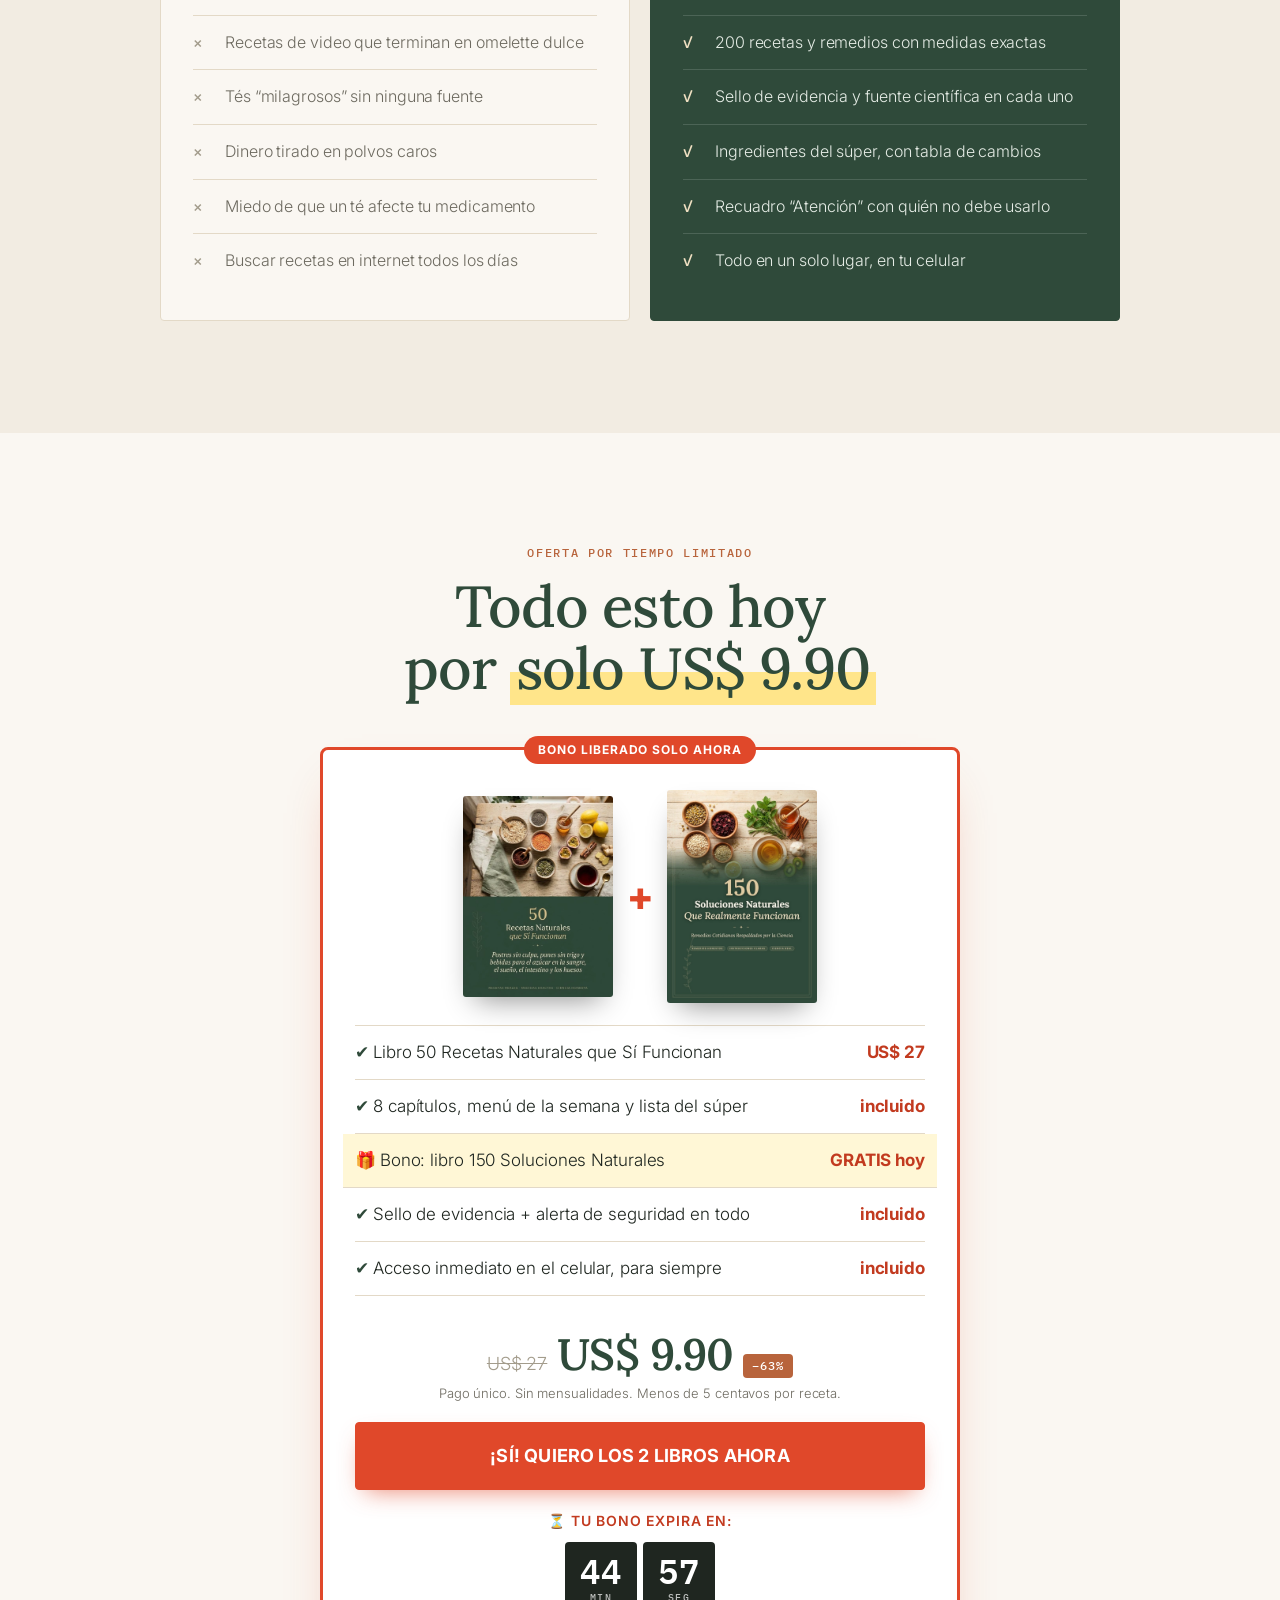
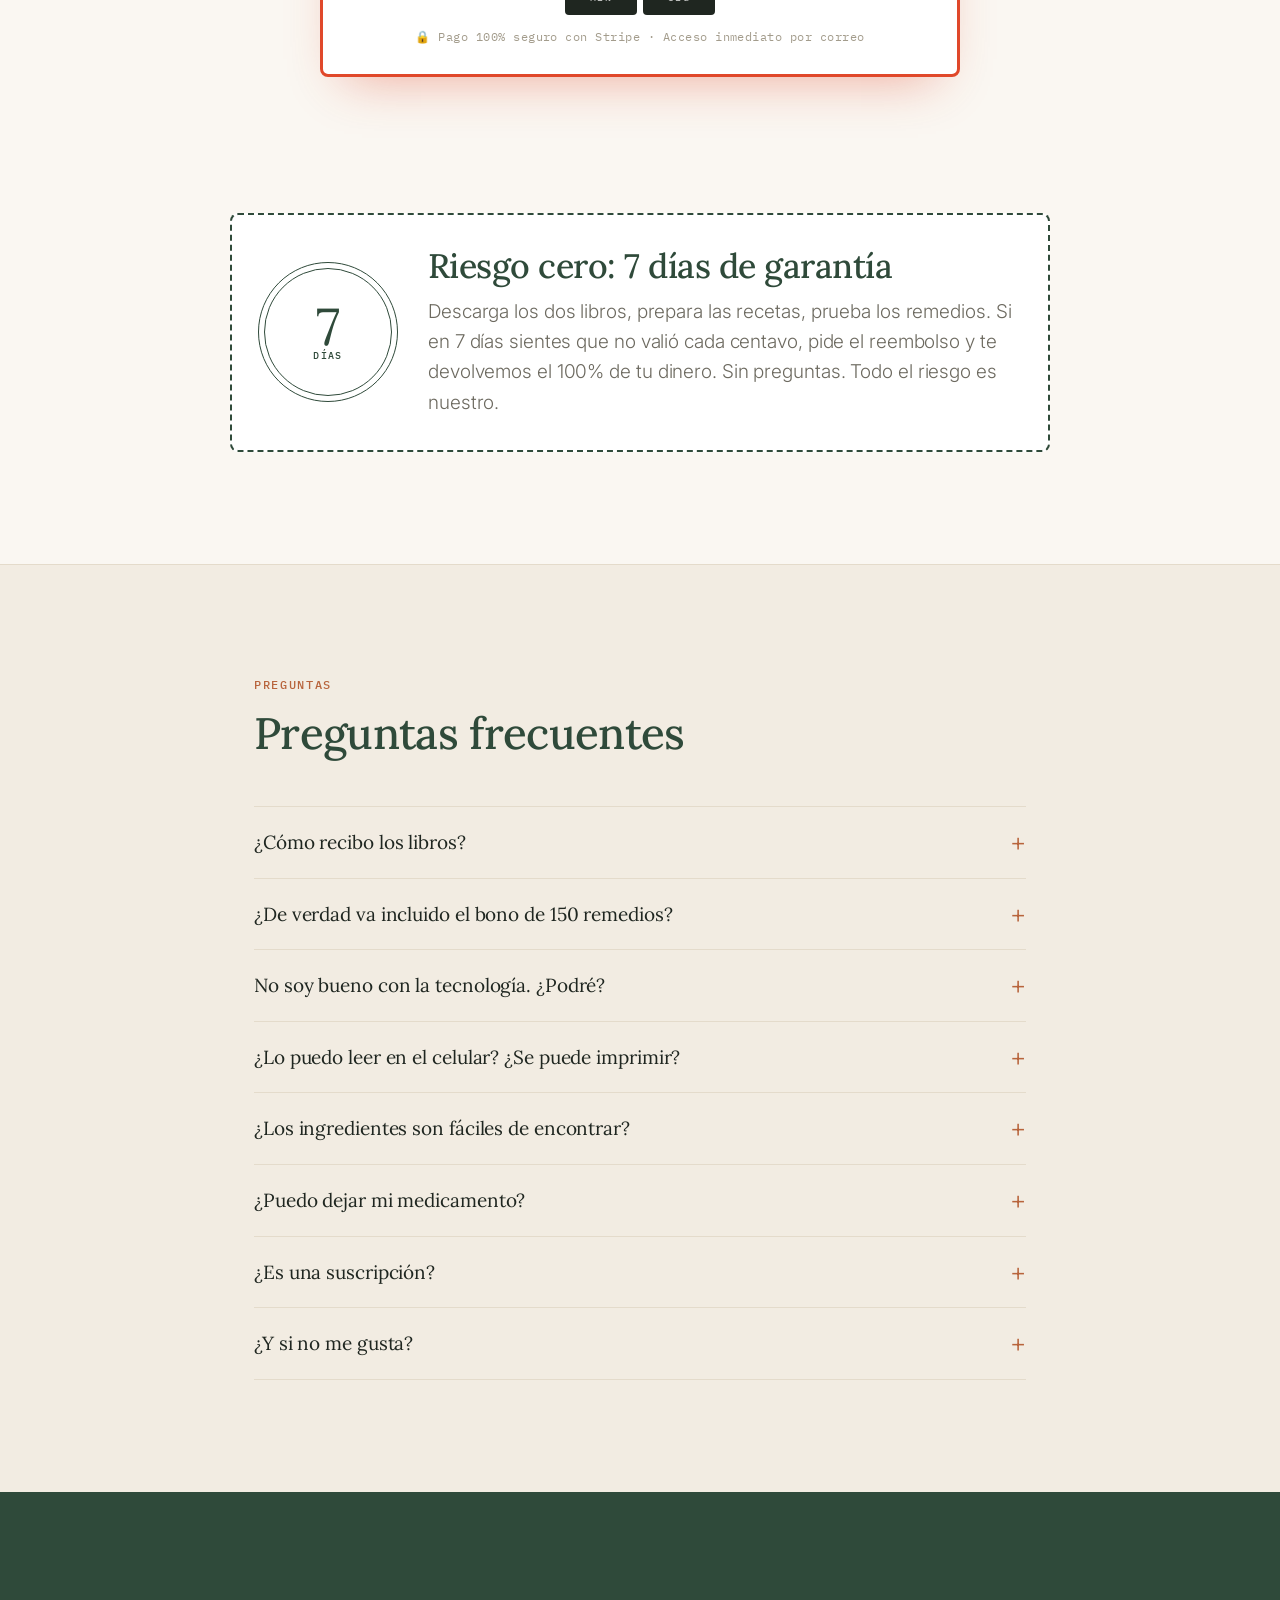
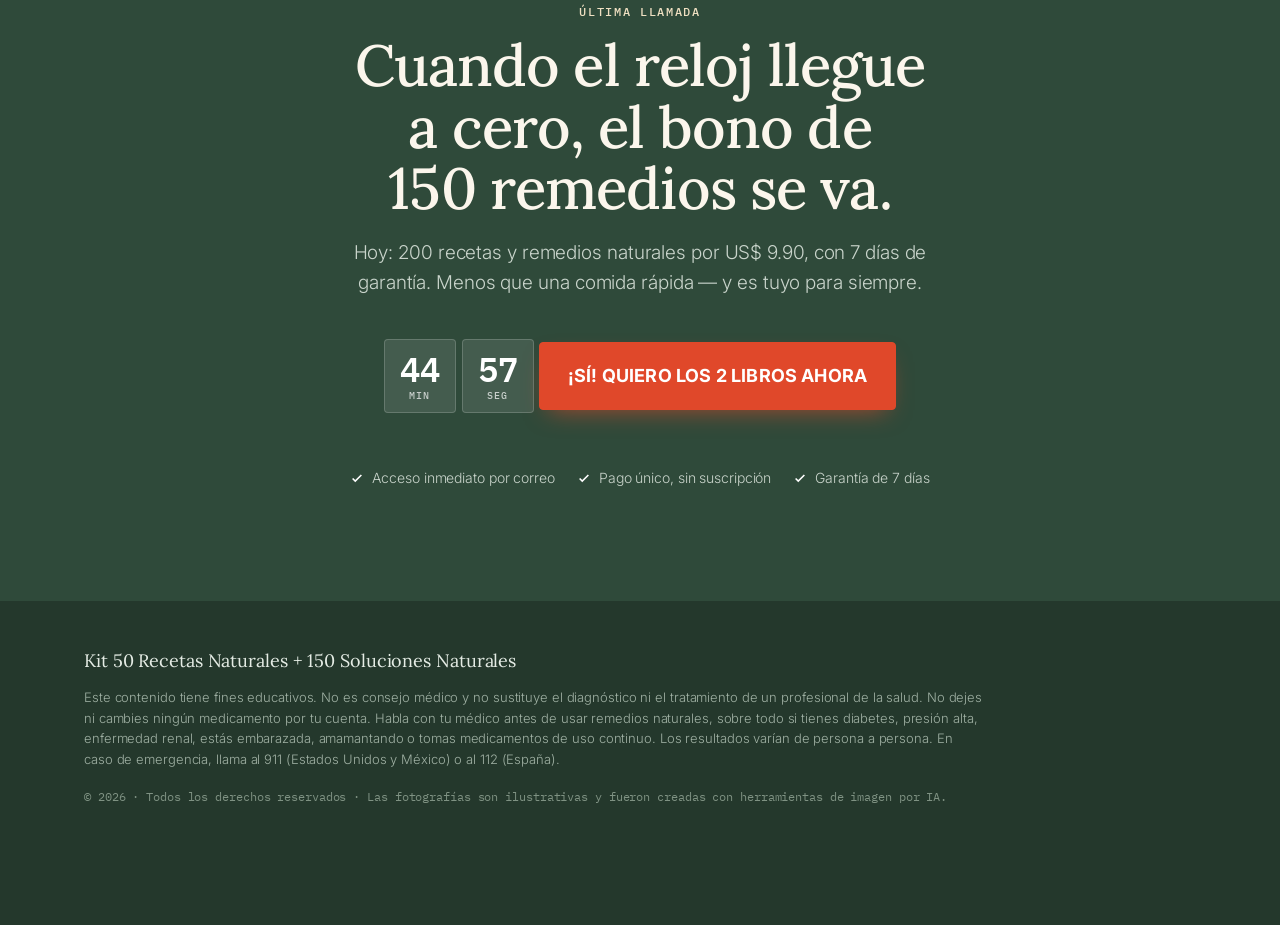
==== commit 13f44ce9: "Checkout do Stripe sempre no idioma do site (locale no link) Co-Authored-By: Claude Opus 5.5 <norepl" ====
--- a/index.html
+++ b/index.html
@@ -17,6 +17,7 @@
 <link rel="stylesheet" href="assets/style.css">
 <link rel="stylesheet" href="assets/v2.css">
 <link rel="stylesheet" href="assets/v3.css">
+<script>(function(c,l,a,r,i,t,y){c[a]=c[a]||function(){(c[a].q=c[a].q||[]).push(arguments)};t=l.createElement(r);t.async=1;t.src="https://www.clarity.ms/tag/"+i;y=l.getElementsByTagName(r)[0];y.parentNode.insertBefore(t,y);})(window,document,"clarity","script","ytvmy676v4");</script>
 </head>
 <body class="v2 v3" data-bonus-minutes="45" data-expired-url="/livro/" data-mode="main" data-ext-hours="24">
 
@@ -55,7 +56,7 @@
         </div>
         <p class="hb-bonus bonus-only"><b>+ BONO GRATIS:</b> libro <b>150 Soluciones Naturales</b>. Solo va incluido si lo aseguras en los próximos minutos.</p>
         <p class="hb-bonus expired-only">Tu bono de 150 soluciones expiró, pero todavía puedes llevarte el libro de 50 recetas con 63% de descuento.</p>
-        <a class="btn btn-lg btn-hot btn-block" href="https://buy.stripe.com/fZu3cv6bE0Ze9rCaXNa3u03" data-cta="hero"><span class="bonus-only">¡Sí! Quiero los 2 libros ahora</span><span class="expired-only">¡Sí! Quiero mis 50 recetas</span></a>
+        <a class="btn btn-lg btn-hot btn-block" href="https://buy.stripe.com/fZu3cv6bE0Ze9rCaXNa3u03?locale=es-419" data-cta="hero"><span class="bonus-only">¡Sí! Quiero los 2 libros ahora</span><span class="expired-only">¡Sí! Quiero mis 50 recetas</span></a>
         <div class="hb-timer bonus-only">
           <span>⏳ Tu bono expira en:</span>
           <span class="timer" data-timer><span class="h-part"><b data-h>00</b><small>h</small></span><span><b data-m>45</b><small>min</small></span><span><b data-s>00</b><small>seg</small></span></span>
@@ -160,7 +161,7 @@
       <div class="stack-total bonus-only"><span></span><s></s></div>
       <div class="t-price"><span class="price-old">US$ 27</span><span class="price">US$ 9.90</span><span class="badge">−63%</span></div>
       <p class="t-note">Pago único. Sin mensualidades. Menos de 5 centavos por receta.</p>
-      <a class="btn btn-lg btn-hot" href="https://buy.stripe.com/fZu3cv6bE0Ze9rCaXNa3u03" data-cta="offer"><span class="bonus-only">¡Sí! Quiero los 2 libros ahora</span><span class="expired-only">¡Sí! Quiero mis 50 recetas</span></a>
+      <a class="btn btn-lg btn-hot" href="https://buy.stripe.com/fZu3cv6bE0Ze9rCaXNa3u03?locale=es-419" data-cta="offer"><span class="bonus-only">¡Sí! Quiero los 2 libros ahora</span><span class="expired-only">¡Sí! Quiero mis 50 recetas</span></a>
       <div class="of-timer bonus-only">
         <span>⏳ Tu bono expira en:</span>
         <span class="timer timer-lg" data-timer><span class="h-part"><b data-h>00</b><small>h</small></span><span><b data-m>45</b><small>min</small></span><span><b data-s>00</b><small>seg</small></span></span>
@@ -201,7 +202,7 @@
     <p class="sub bonus-only">Hoy: 200 recetas y remedios naturales por US$ 9.90, con 7 días de garantía. Menos que una comida rápida — y es tuyo para siempre.</p>
     <p class="sub expired-only">50 recetas naturales por US$ 9.90, con 7 días de garantía. Menos que una comida rápida — y es tuyo para siempre.</p>
     <span class="timer timer-lg timer-light bonus-only" data-timer><span class="h-part"><b data-h>00</b><small>h</small></span><span><b data-m>45</b><small>min</small></span><span><b data-s>00</b><small>seg</small></span></span>
-    <a class="btn btn-lg btn-hot" href="https://buy.stripe.com/fZu3cv6bE0Ze9rCaXNa3u03" data-cta="final"><span class="bonus-only">¡Sí! Quiero los 2 libros ahora</span><span class="expired-only">¡Sí! Quiero mis 50 recetas</span></a>
+    <a class="btn btn-lg btn-hot" href="https://buy.stripe.com/fZu3cv6bE0Ze9rCaXNa3u03?locale=es-419" data-cta="final"><span class="bonus-only">¡Sí! Quiero los 2 libros ahora</span><span class="expired-only">¡Sí! Quiero mis 50 recetas</span></a>
     <ul class="trust trust-light"><li>Acceso inmediato por correo</li><li>Pago único, sin suscripción</li><li>Garantía de 7 días</li></ul>
   </div>
 </section>
@@ -221,7 +222,7 @@
     <span class="s2-price"><span class="price-old">US$ 27</span> <b>US$ 9.90</b></span>
     <span class="s2-bonus bonus-only">El bono expira en <span class="timer timer-xs" data-timer><span class="h-part"><b data-h>00</b>:</span><b data-m>45</b>:<b data-s>00</b></span></span>
   </div>
-  <a class="btn btn-sm btn-hot" href="https://buy.stripe.com/fZu3cv6bE0Ze9rCaXNa3u03" data-cta="sticky">Lo quiero</a>
+  <a class="btn btn-sm btn-hot" href="https://buy.stripe.com/fZu3cv6bE0Ze9rCaXNa3u03?locale=es-419" data-cta="sticky">Lo quiero</a>
 </div>
 
 <!-- POP-UP -->
@@ -234,7 +235,7 @@
     <p class="pop-text">Asegura ahora los 2 libros por un solo precio. Pago único y acceso inmediato.</p>
     <div class="pop-price"><span class="price-old">US$ 27</span> <span class="price">US$ 9.90</span></div>
     <span class="timer timer-lg bonus-only" data-timer><span class="h-part"><b data-h>00</b><small>h</small></span><span><b data-m>45</b><small>min</small></span><span><b data-s>00</b><small>seg</small></span></span>
-    <a class="btn btn-lg btn-hot btn-block" href="https://buy.stripe.com/fZu3cv6bE0Ze9rCaXNa3u03" data-cta="popup">Sí, quiero asegurarlo ahora</a>
+    <a class="btn btn-lg btn-hot btn-block" href="https://buy.stripe.com/fZu3cv6bE0Ze9rCaXNa3u03?locale=es-419" data-cta="popup">Sí, quiero asegurarlo ahora</a>
     <button class="pop-no" type="button">No, gracias. Prefiero perder el bono.</button>
   </div>
 </div>
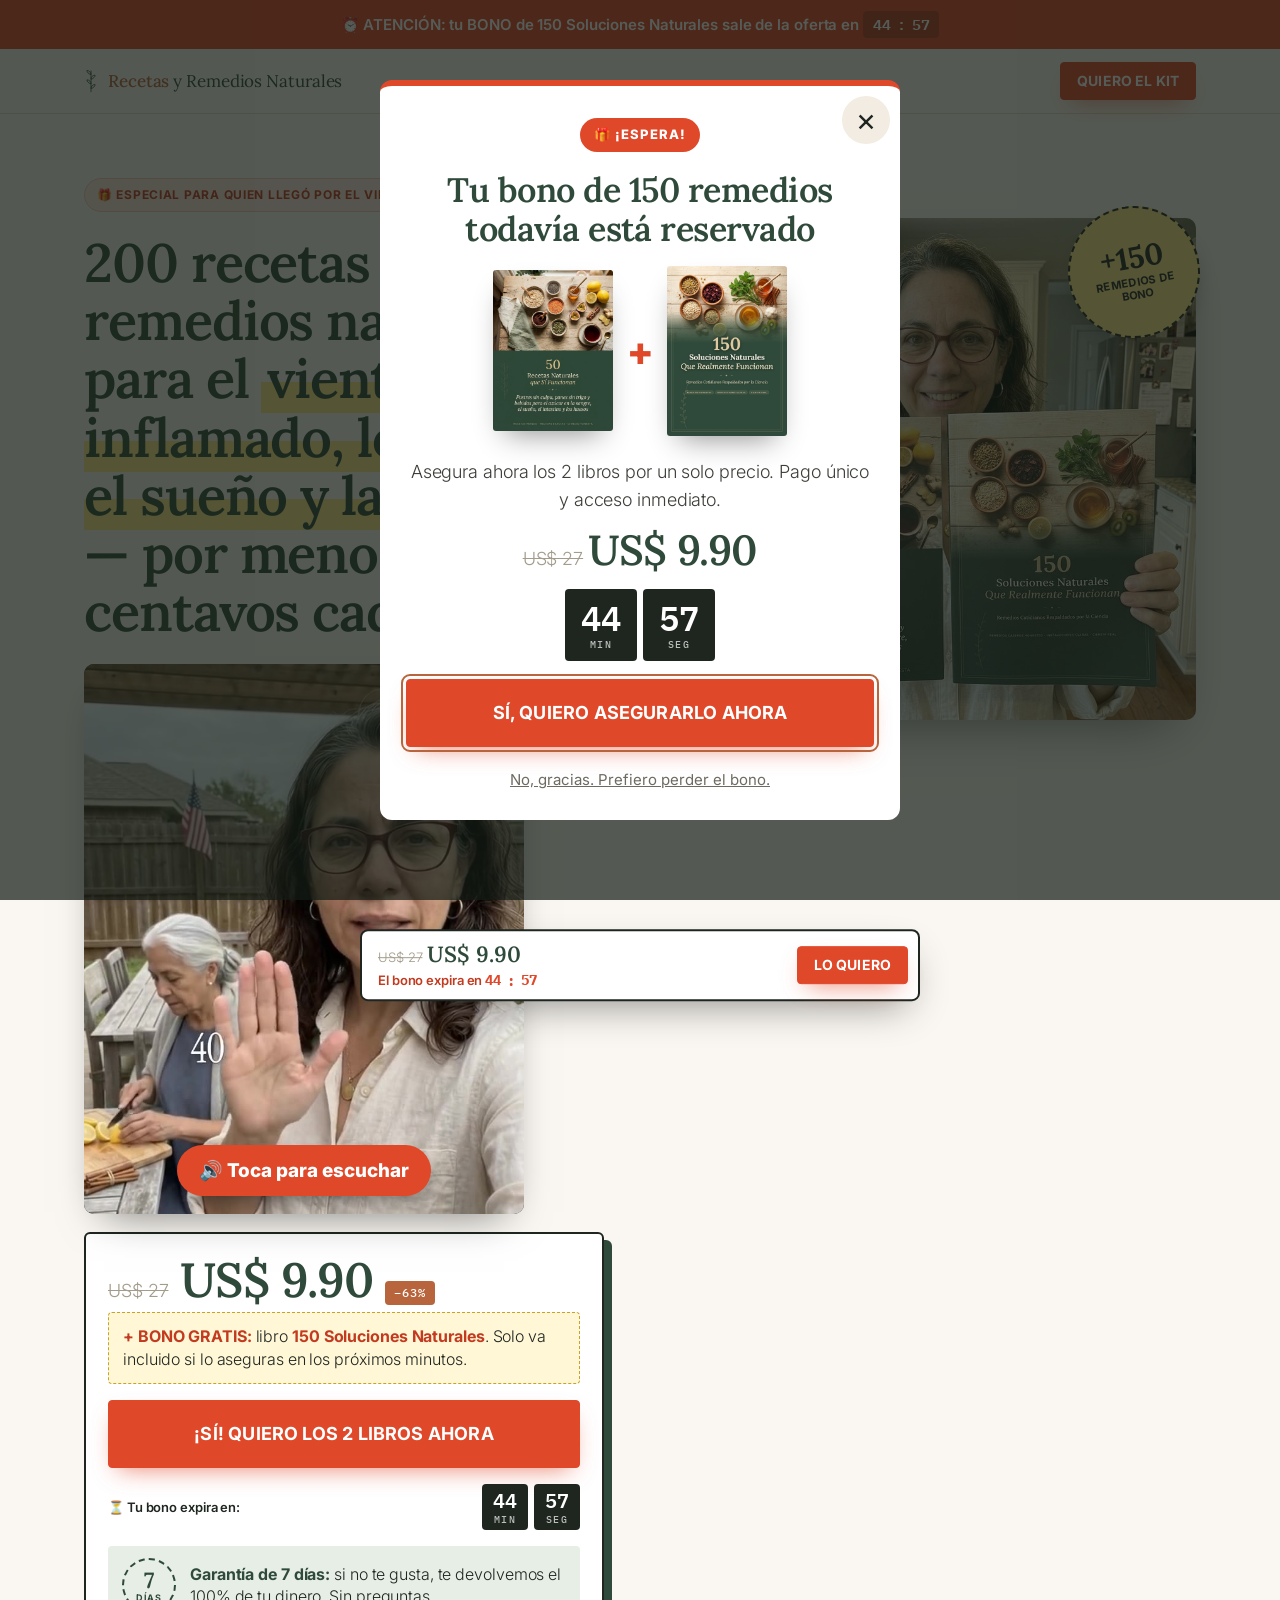
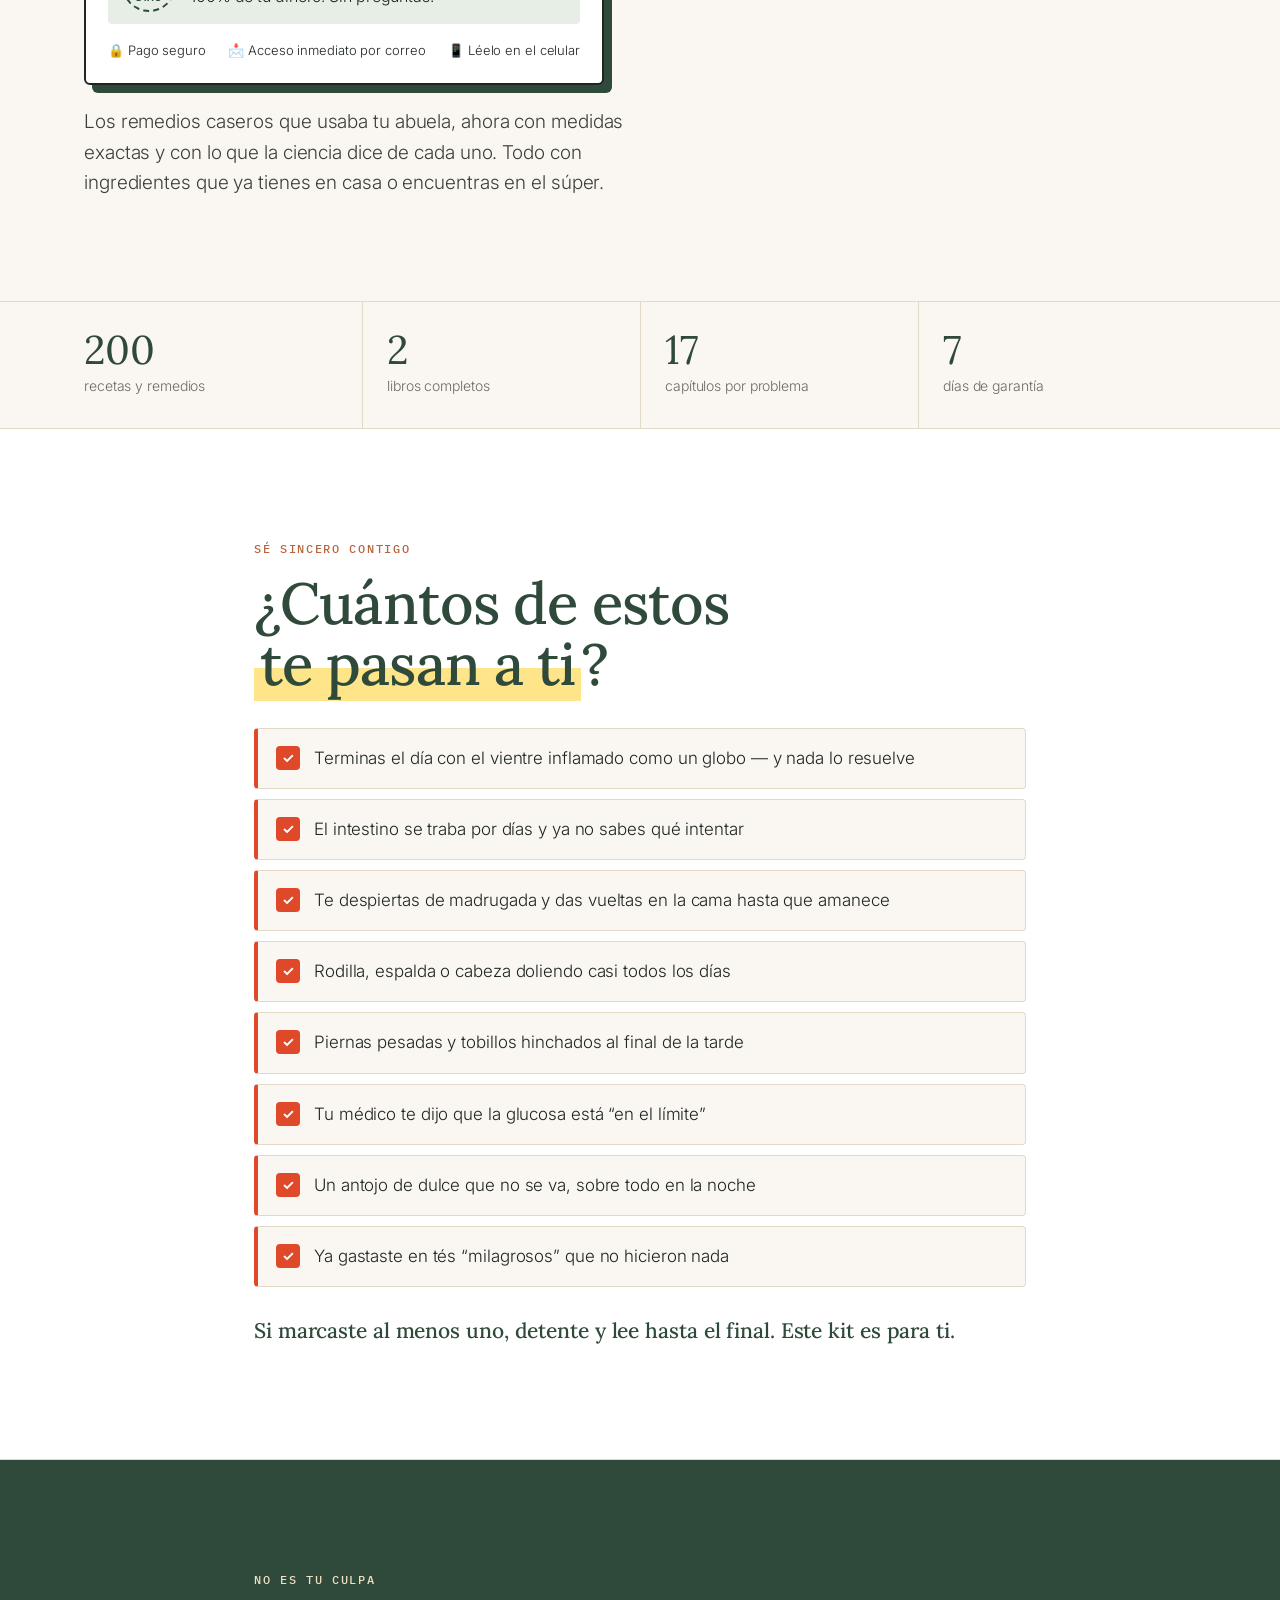
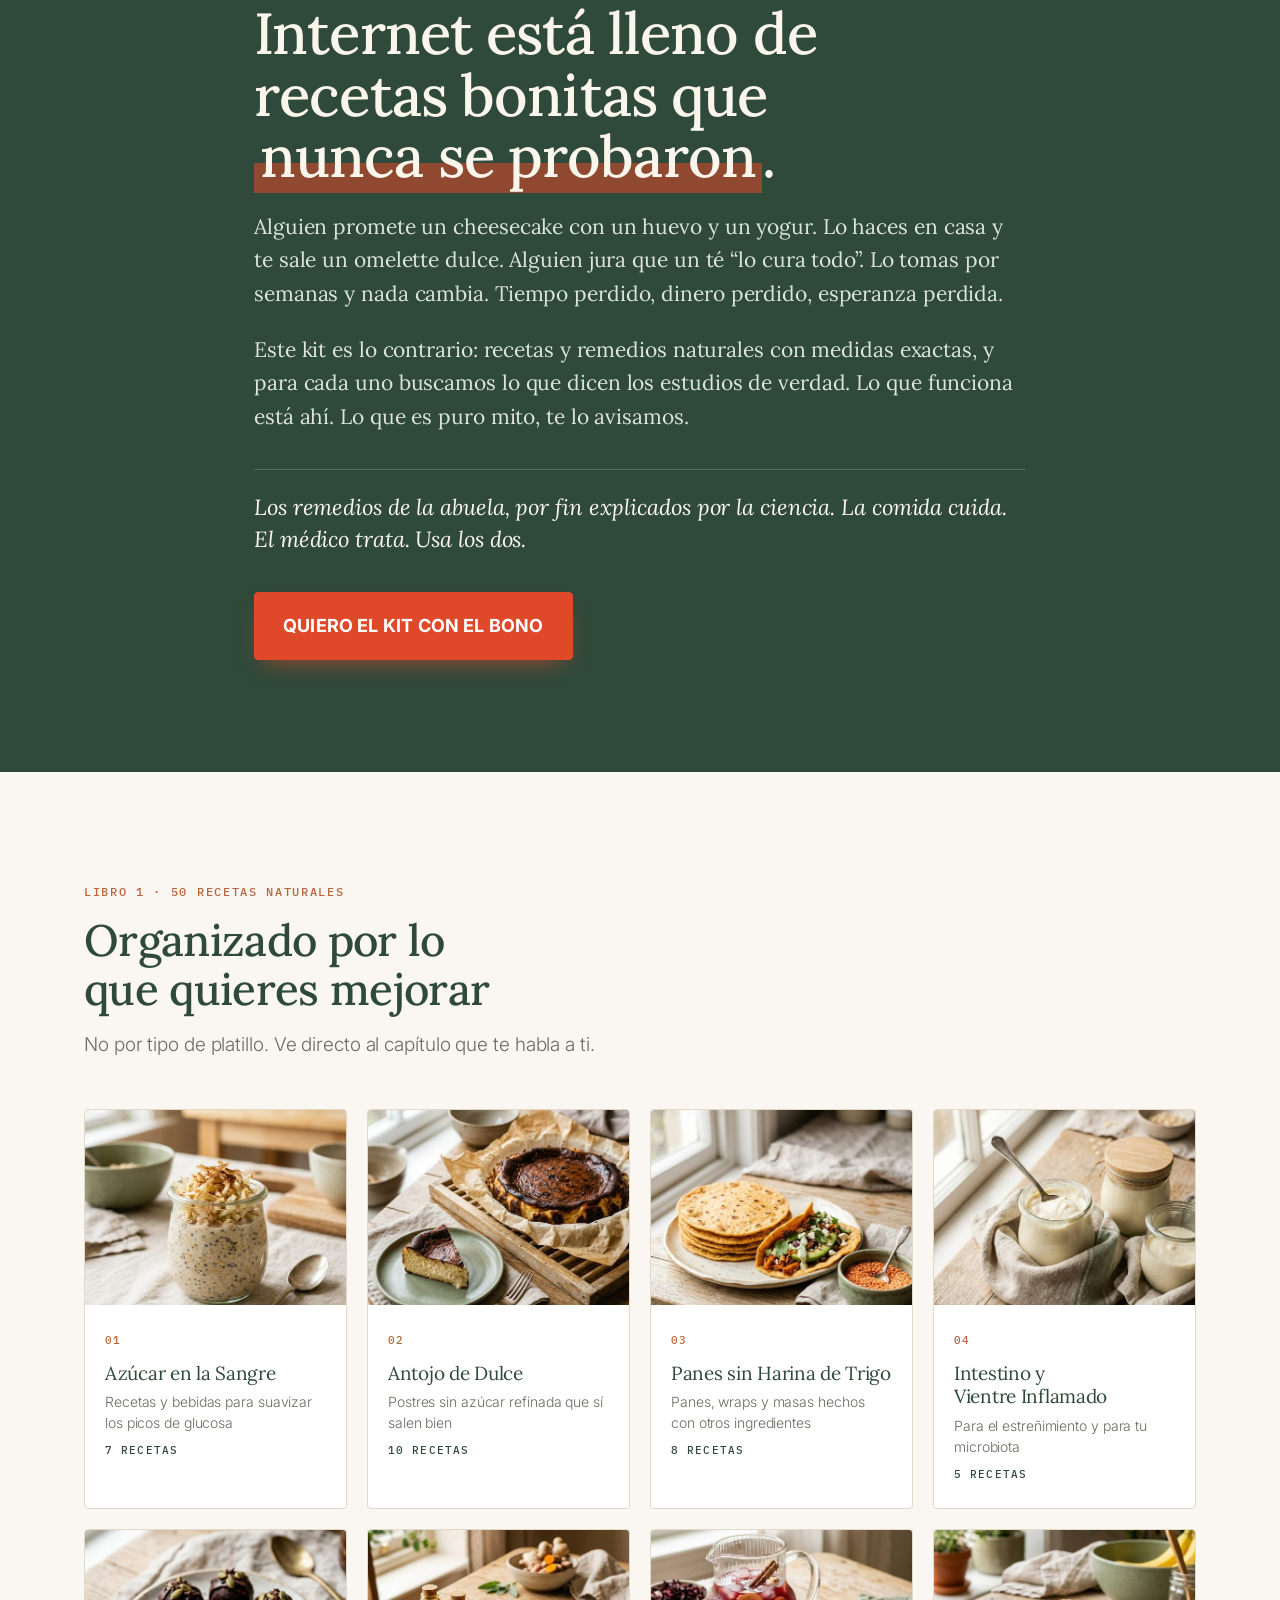
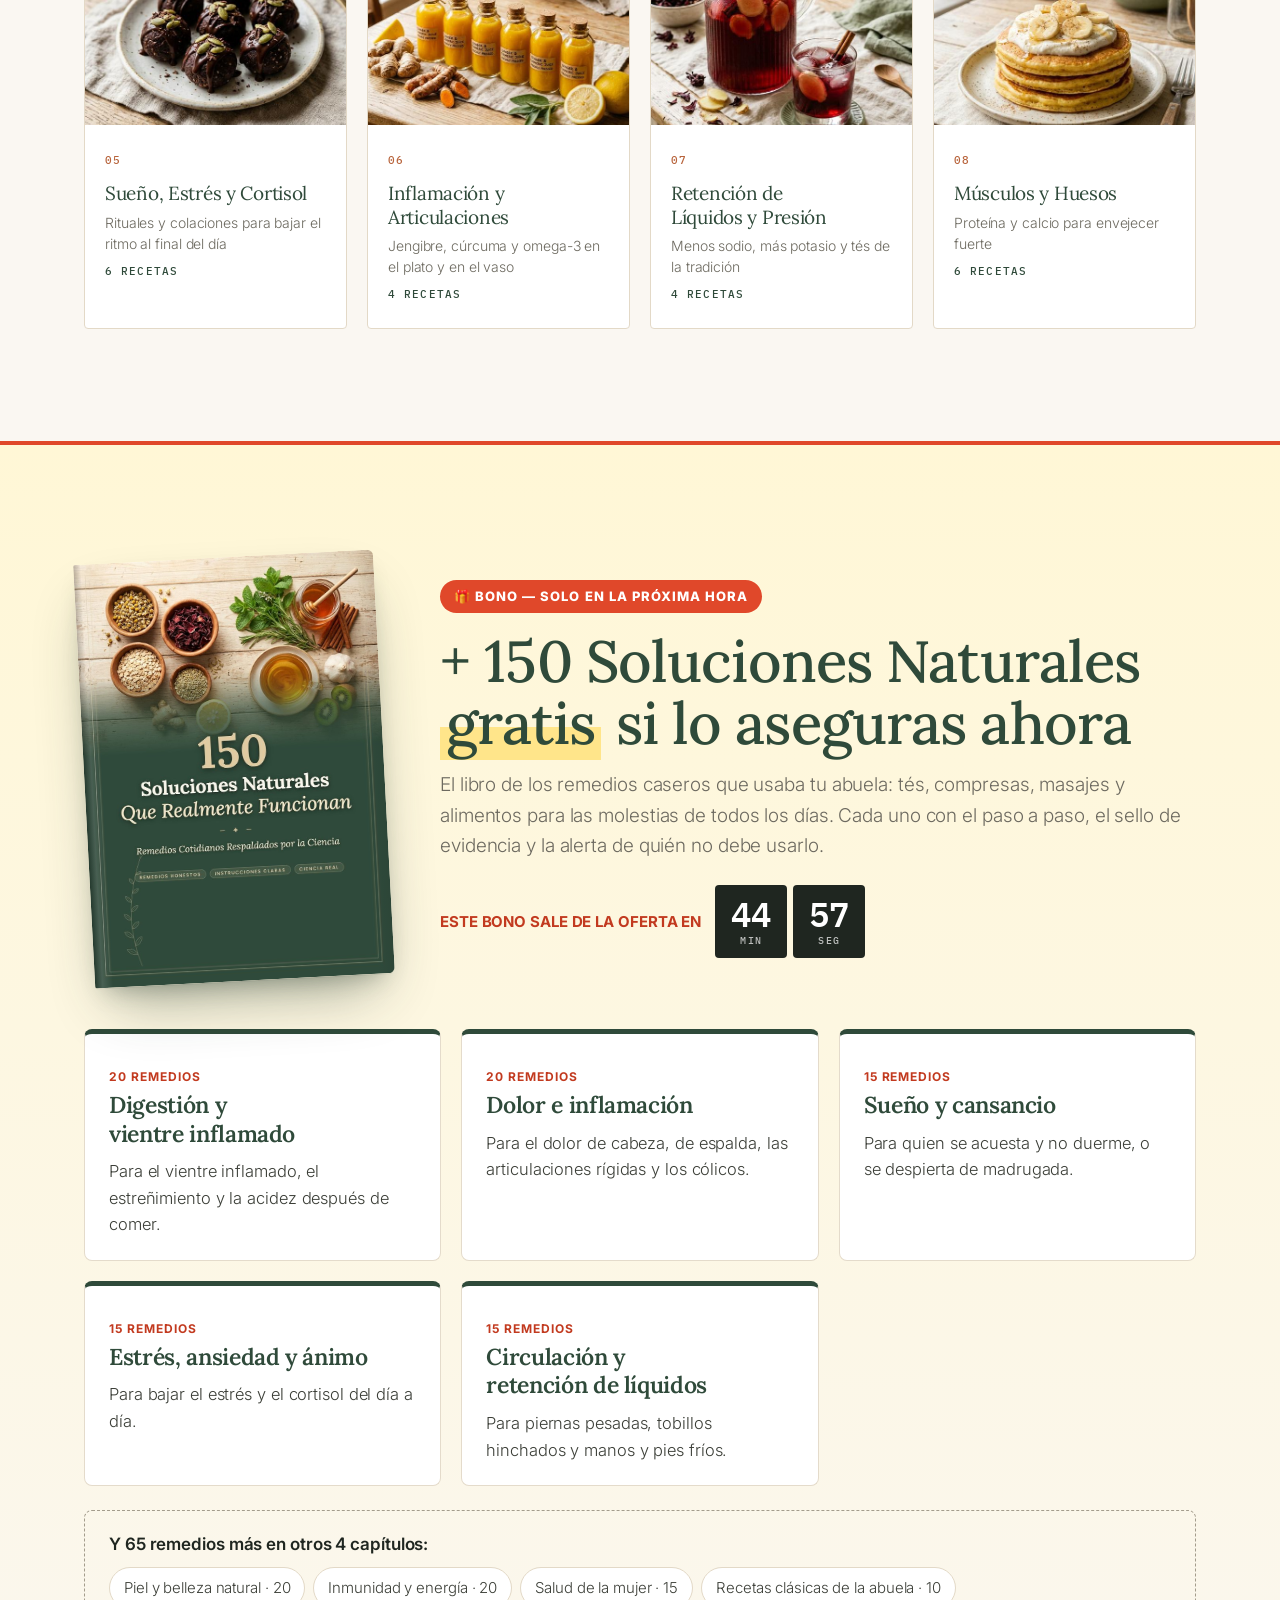
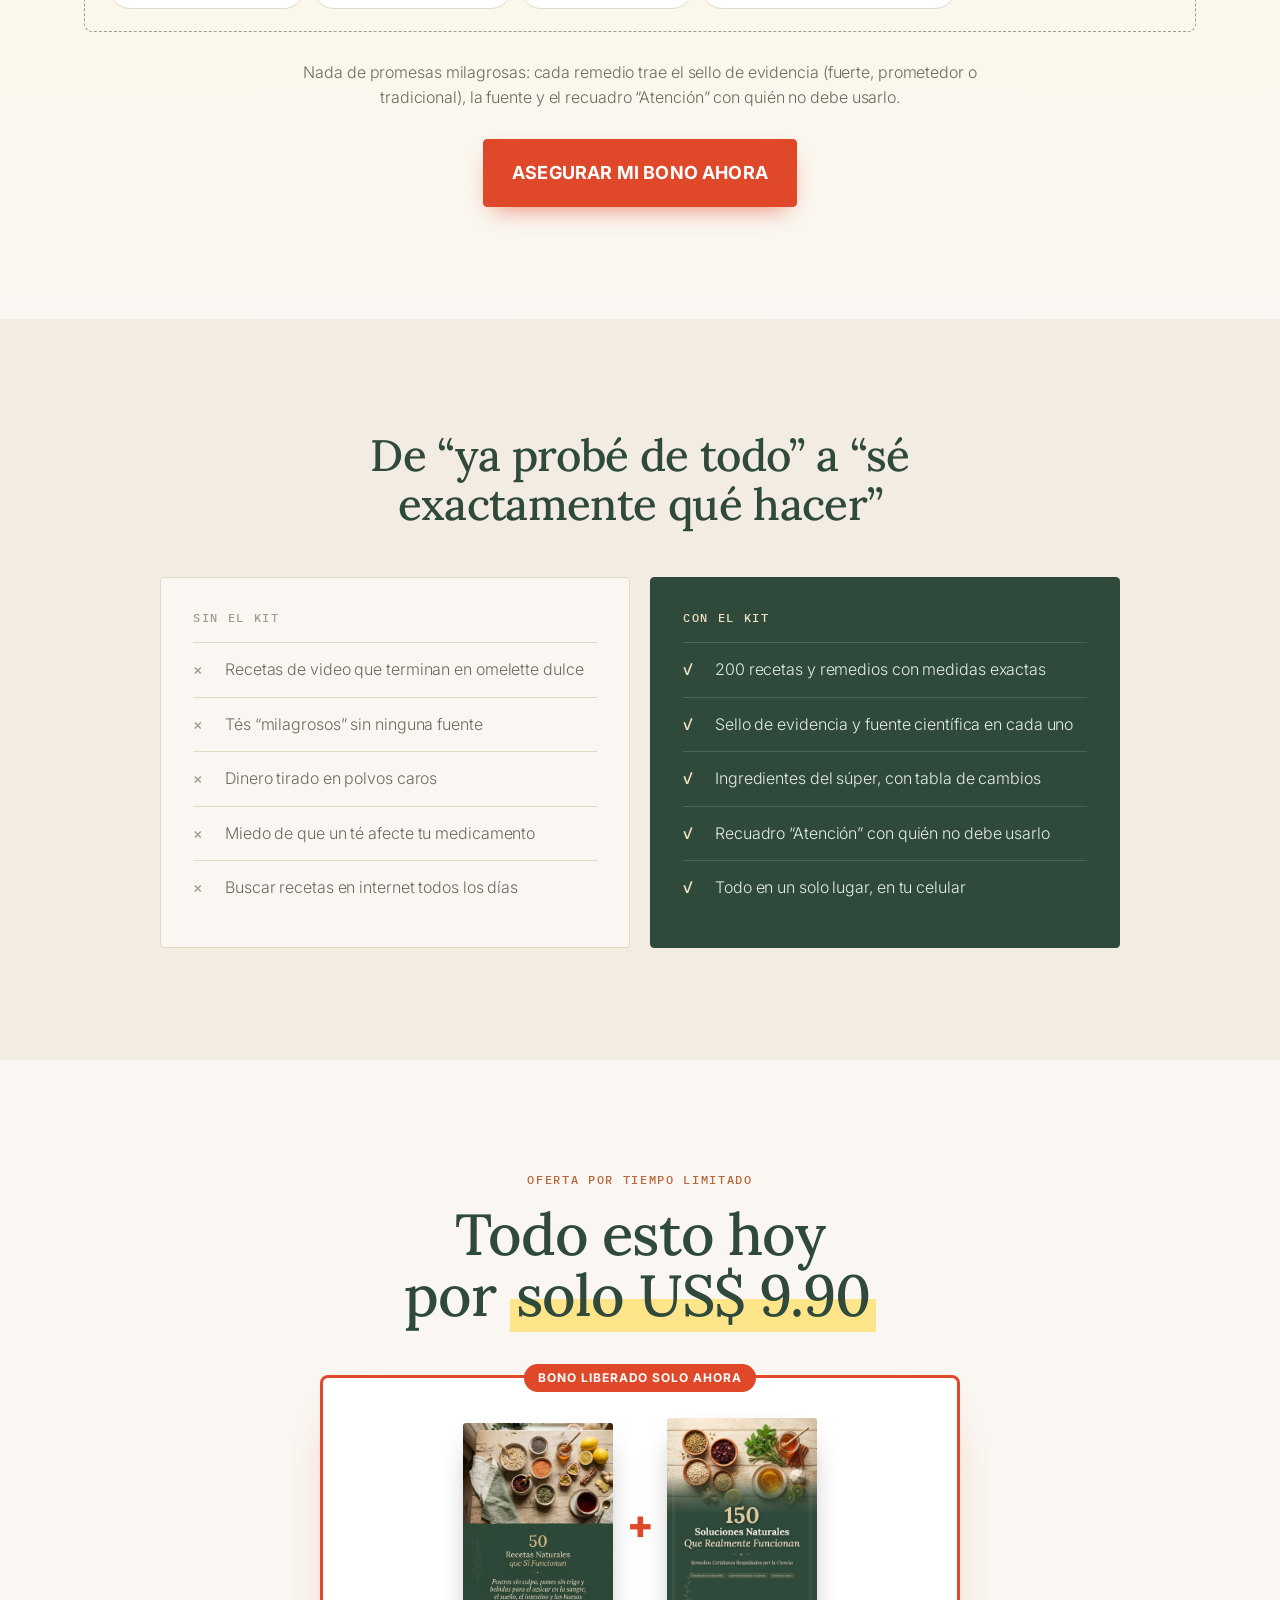
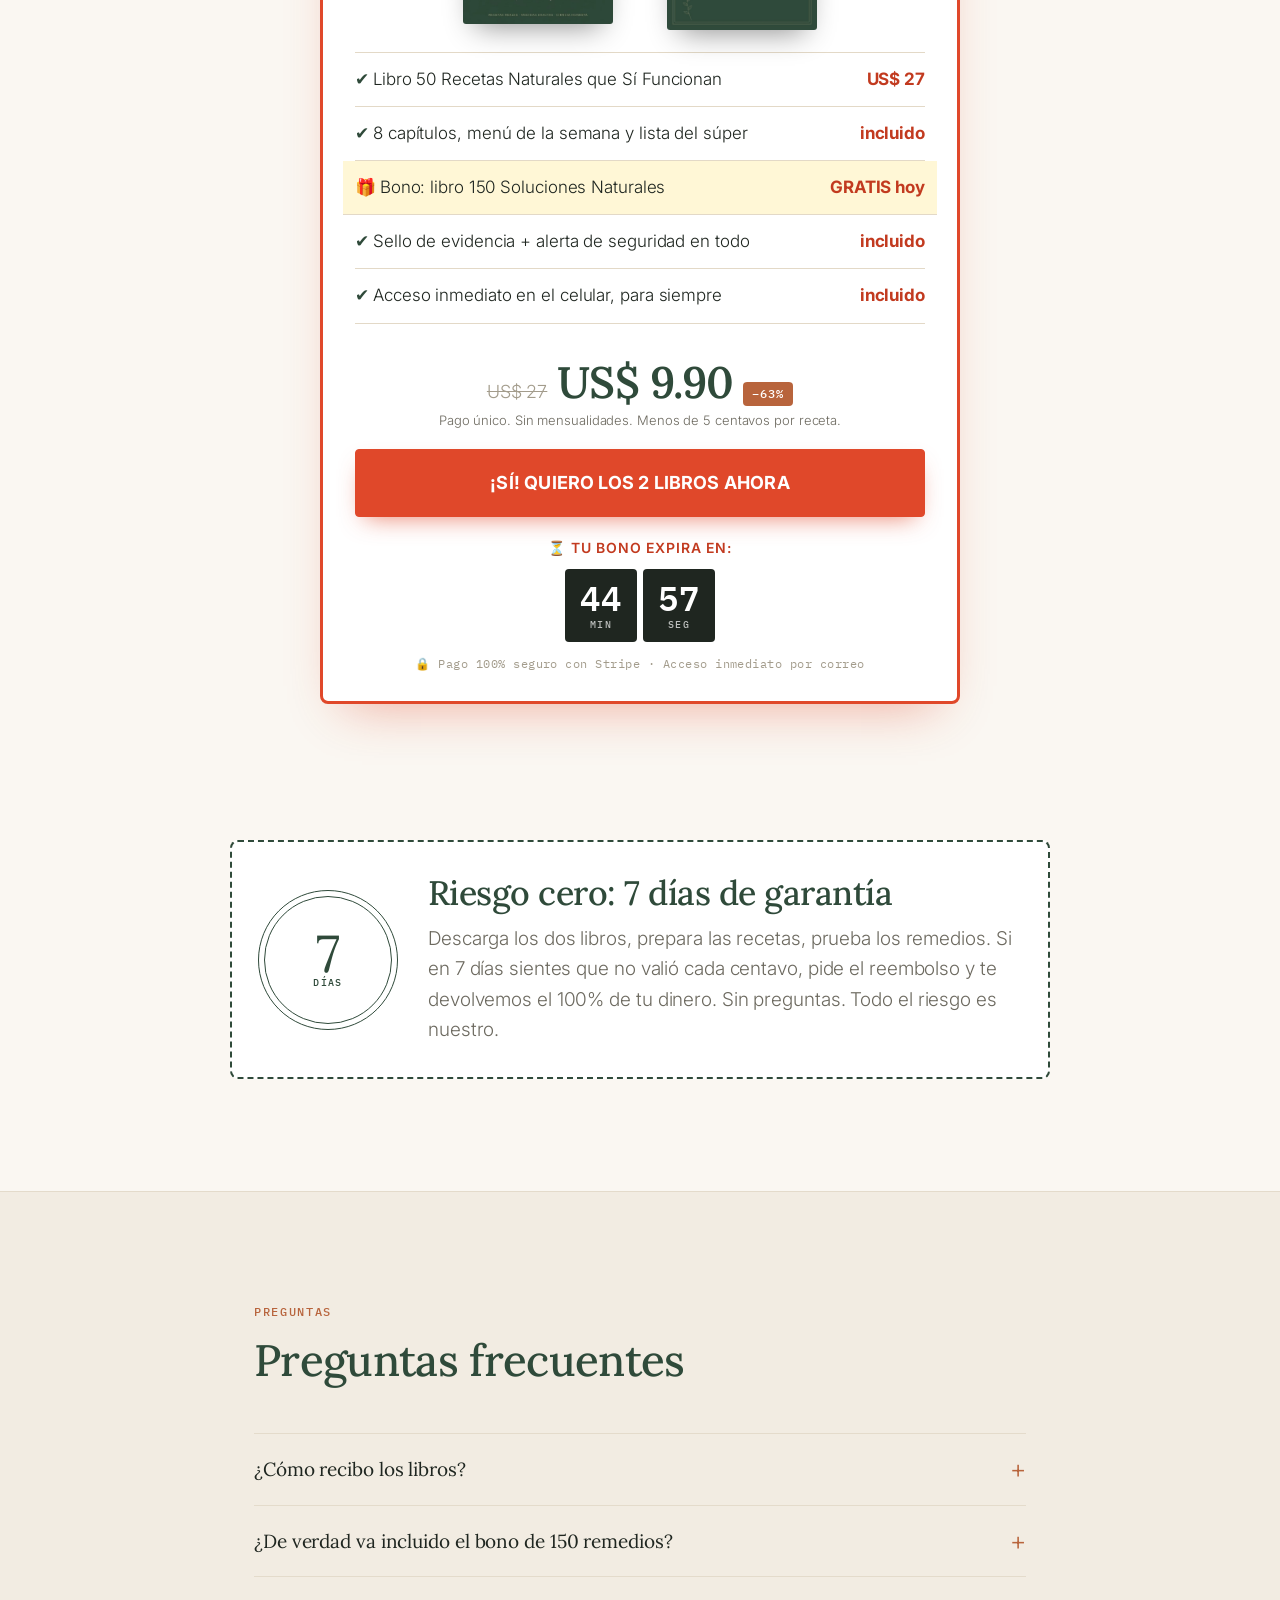
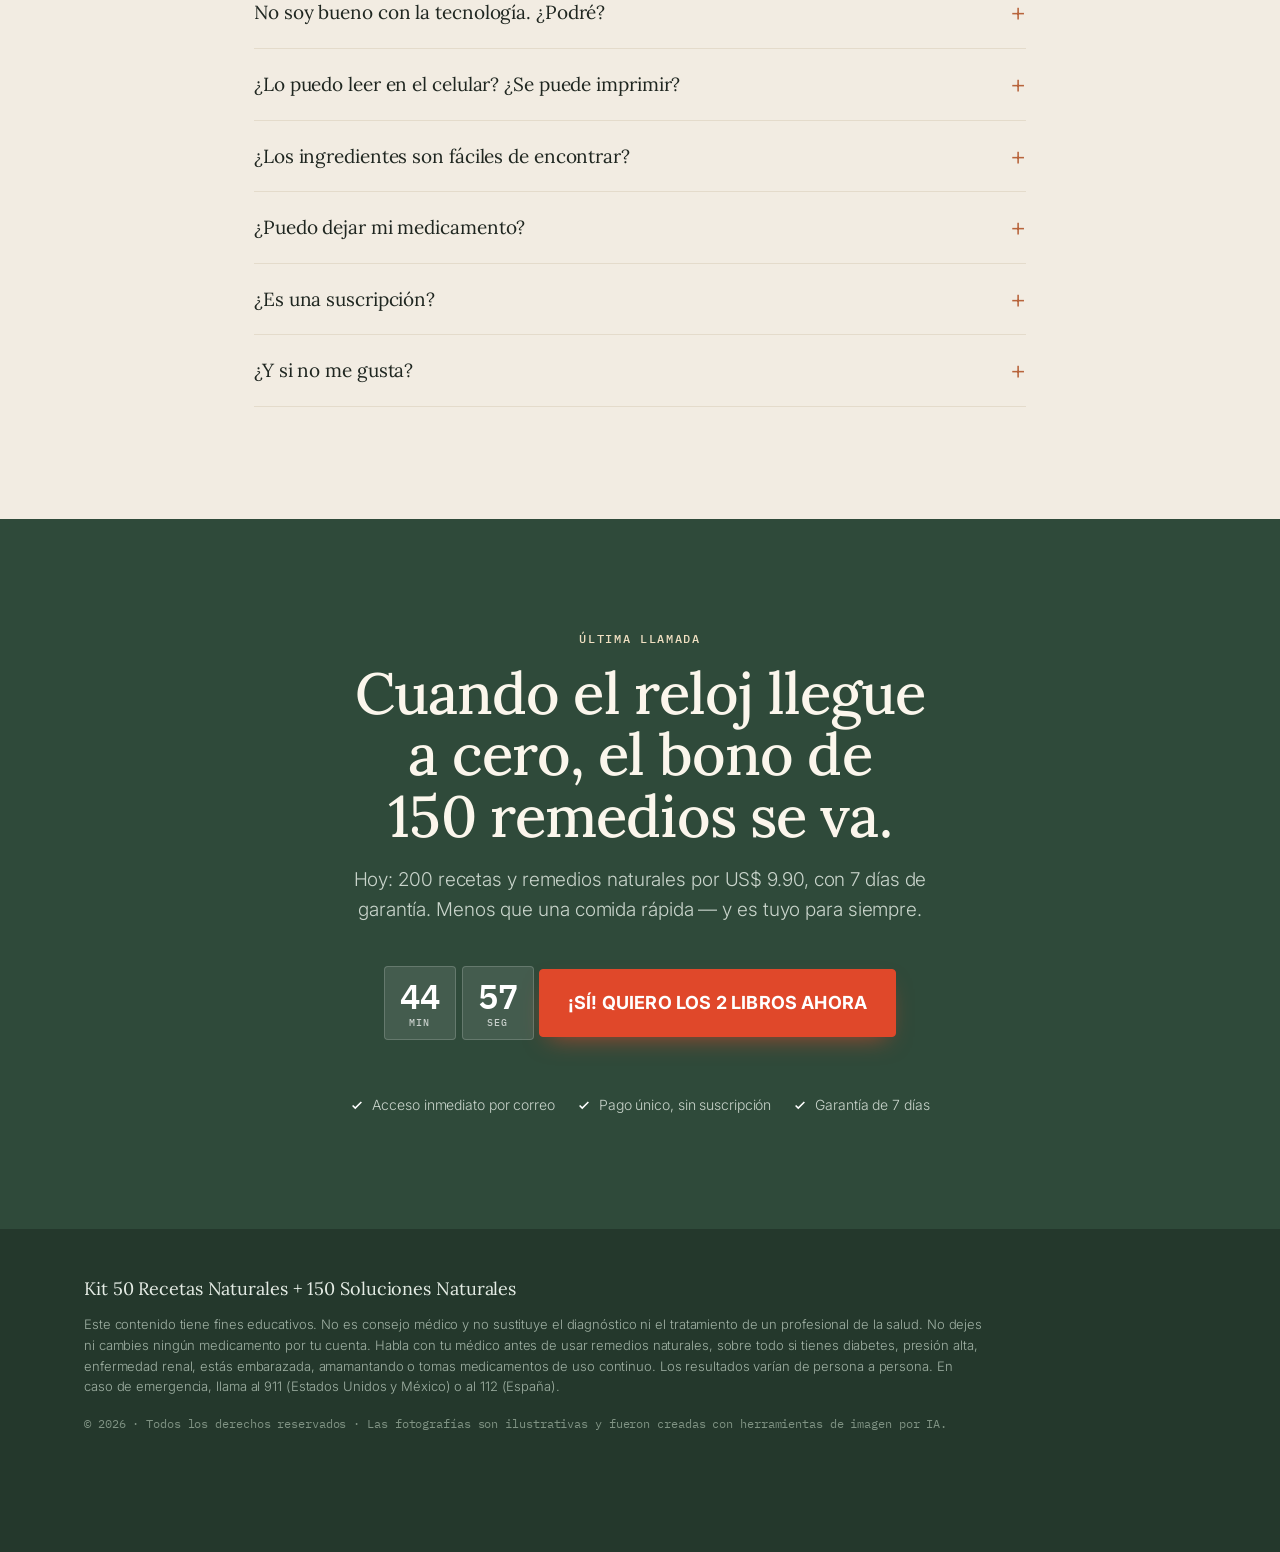
==== commit 2fbe8acf: "VSL no topo, garantia junto do botão e foto com os 2 livros; preço na moeda local por país Co-Author" ====
--- a/index.html
+++ b/index.html
@@ -46,8 +46,10 @@
       <p class="pill-alert bonus-only">🎁 Especial para quien llegó por el video</p>
       <p class="pill-alert expired-only">🔥 Oferta especial: libro completo por US$ 9.90</p>
       <h1><span class="bonus-only">200 recetas y remedios naturales para el <mark>vientre inflamado, los dolores, el sueño y la glucosa</mark> — por menos de 5 centavos cada uno.</span><span class="expired-only">50 recetas naturales para la <mark>glucosa, el antojo de dulce, el intestino y el sueño</mark> — por menos de 20 centavos cada una.</span></h1>
-      <p class="lede bonus-only">Los remedios caseros que usaba tu abuela, ahora con medidas exactas y con lo que la ciencia dice de cada uno. Todo con ingredientes que ya tienes en casa o encuentras en el súper.</p>
-      <p class="lede expired-only">Postres sin azúcar refinada, panes sin trigo y bebidas con medidas exactas y con lo que la ciencia dice de cada receta. Todo con ingredientes del súper.</p>
+      <div class="vsl">
+        <video id="vsl" src="img/vsl.mp4" poster="img/vsl-poster.jpg" width="720" height="900" playsinline muted autoplay loop preload="metadata" aria-label="Video: Elena explica el kit"></video>
+        <button class="vsl-sound" type="button">🔊 Toca para escuchar</button>
+      </div>
       <div class="hero-box">
         <div class="hb-price">
           <span class="price-old">US$ 27</span>
@@ -61,13 +63,16 @@
           <span>⏳ Tu bono expira en:</span>
           <span class="timer" data-timer><span class="h-part"><b data-h>00</b><small>h</small></span><span><b data-m>45</b><small>min</small></span><span><b data-s>00</b><small>seg</small></span></span>
         </div>
-        <ul class="trust"><li>Acceso inmediato por correo</li><li>Pago único, sin suscripción</li><li>Garantía de 7 días</li></ul>
-      </div>
-    </div>
-    <div class="hero-visual duo" aria-hidden="true">
-      <div class="book b-main"><img src="img/pages/cover.jpg" alt="" width="760" height="1075" fetchpriority="high"></div>
-      <div class="book b-bonus bonus-only"><img src="img/pages/cover150.jpg" alt="" width="760" height="1075"></div>
-      <div class="sticker bonus-only"><b>+150</b><span>remedios de bono</span></div>
+        <p class="hb-guar"><span class="g-mini" aria-hidden="true">7<small>días</small></span><span><b>Garantía de 7 días:</b> si no te gusta, te devolvemos el 100% de tu dinero. Sin preguntas.</span></p>
+        <ul class="trust trust-hero"><li>🔒 Pago seguro</li><li>📩 Acceso inmediato por correo</li><li>📱 Léelo en el celular</li></ul>
+      </div>
+      <p class="lede bonus-only">Los remedios caseros que usaba tu abuela, ahora con medidas exactas y con lo que la ciencia dice de cada uno. Todo con ingredientes que ya tienes en casa o encuentras en el súper.</p>
+      <p class="lede expired-only">Postres sin azúcar refinada, panes sin trigo y bebidas con medidas exactas y con lo que la ciencia dice de cada receta. Todo con ingredientes del súper.</p>
+    </div>
+    <div class="hero-visual autora">
+      <img class="bonus-only" src="img/autora.jpg" alt="Elena sosteniendo los dos libros" width="800" height="800" loading="lazy">
+      <div class="book b-main expired-only" aria-hidden="true"><img src="img/pages/cover.jpg" alt="" width="760" height="1075" loading="lazy"></div>
+      <div class="sticker bonus-only" aria-hidden="true"><b>+150</b><span>remedios de bono</span></div>
     </div>
   </div>
 </section>
--- a/assets/v3.css
+++ b/assets/v3.css
@@ -99,3 +99,31 @@
 .mode-ext .timer-sm > .h-part, .mode-ext .timer-xs > .h-part { display: inline !important; min-width: 0; padding: 0; background: none; border: 0; }
 .bonus-expired a .expired-only, .bonus-expired button .expired-only { display: inline !important; }
 .timer-sm > .h-part b, .timer-xs > .h-part b { font: inherit; }
+
+/* VSL no topo (4:5) + garantia junto do botão + foto da autora */
+.vsl { position: relative; margin: 22px 0 0; max-width: 440px; aspect-ratio: 4/5; background: #1d241f; border-radius: 10px; overflow: hidden; box-shadow: 0 18px 40px -20px rgba(0,0,0,.55); }
+.vsl video { display: block; width: 100%; height: 100%; object-fit: cover; }
+.vsl-sound { position: absolute; left: 0; right: 0; bottom: 18px; width: max-content; margin: 0 auto; border: 0; cursor: pointer; white-space: nowrap;
+  background: var(--hot); color: #fff; font: 800 19px/1 var(--sans); padding: 16px 22px; border-radius: 40px; box-shadow: 0 10px 24px -8px rgba(0,0,0,.6); animation: nudge 2.2s ease-in-out infinite; }
+.vsl.on .vsl-sound { display: none; }
+.hero3 .hero-box { margin-top: 18px; }
+.hb-guar { display: flex; align-items: center; gap: 14px; margin: 16px 0 0; padding: 12px 14px; background: var(--sage, #E6EEE6); border-radius: var(--r); font-size: 16px; line-height: 1.4; color: var(--ink); }
+.hb-guar b { color: var(--green); }
+.g-mini { flex: none; width: 54px; height: 54px; border-radius: 50%; border: 2px dashed var(--green); display: grid; place-content: center; text-align: center; font: 700 22px/1 var(--serif); color: var(--green); }
+.g-mini small { font: 700 9px/1 var(--sans); text-transform: uppercase; letter-spacing: .06em; margin-top: 2px; }
+.trust-hero { justify-content: space-between; gap: 8px 14px; margin-top: 14px; font-size: 15px; color: var(--ink); }
+.trust-hero li::before { display: none; }
+.hero3 .lede { margin-top: 22px; }
+.hero-visual.autora { min-height: 0; margin-top: 40px; }
+.hero-visual.autora::before { display: none; }
+.hero-visual.autora > img { width: 100%; max-width: 520px; height: auto; border-radius: 10px; box-shadow: 0 24px 50px -24px rgba(0,0,0,.5); }
+.hero-visual.autora .b-main { position: static; width: min(330px, 70%); }
+@media (max-width: 860px) {
+  .vsl { max-width: none; margin: 18px -2px 0; }
+  .vsl-sound { font-size: 18px; padding: 15px 20px; }
+  .hero3 .hero-visual.autora { order: 2; margin-top: 4px; padding-top: 0; }
+  .hero-visual.autora > img { max-width: none; }
+  .trust-hero { font-size: 14px; justify-content: center; }
+}
+.hero-visual.autora .sticker { top: -12px; right: -4px; bottom: auto; }
+@media (max-width: 860px) { .hero-visual.autora .sticker { top: -10px; right: -2px; width: 96px; height: 96px; } }
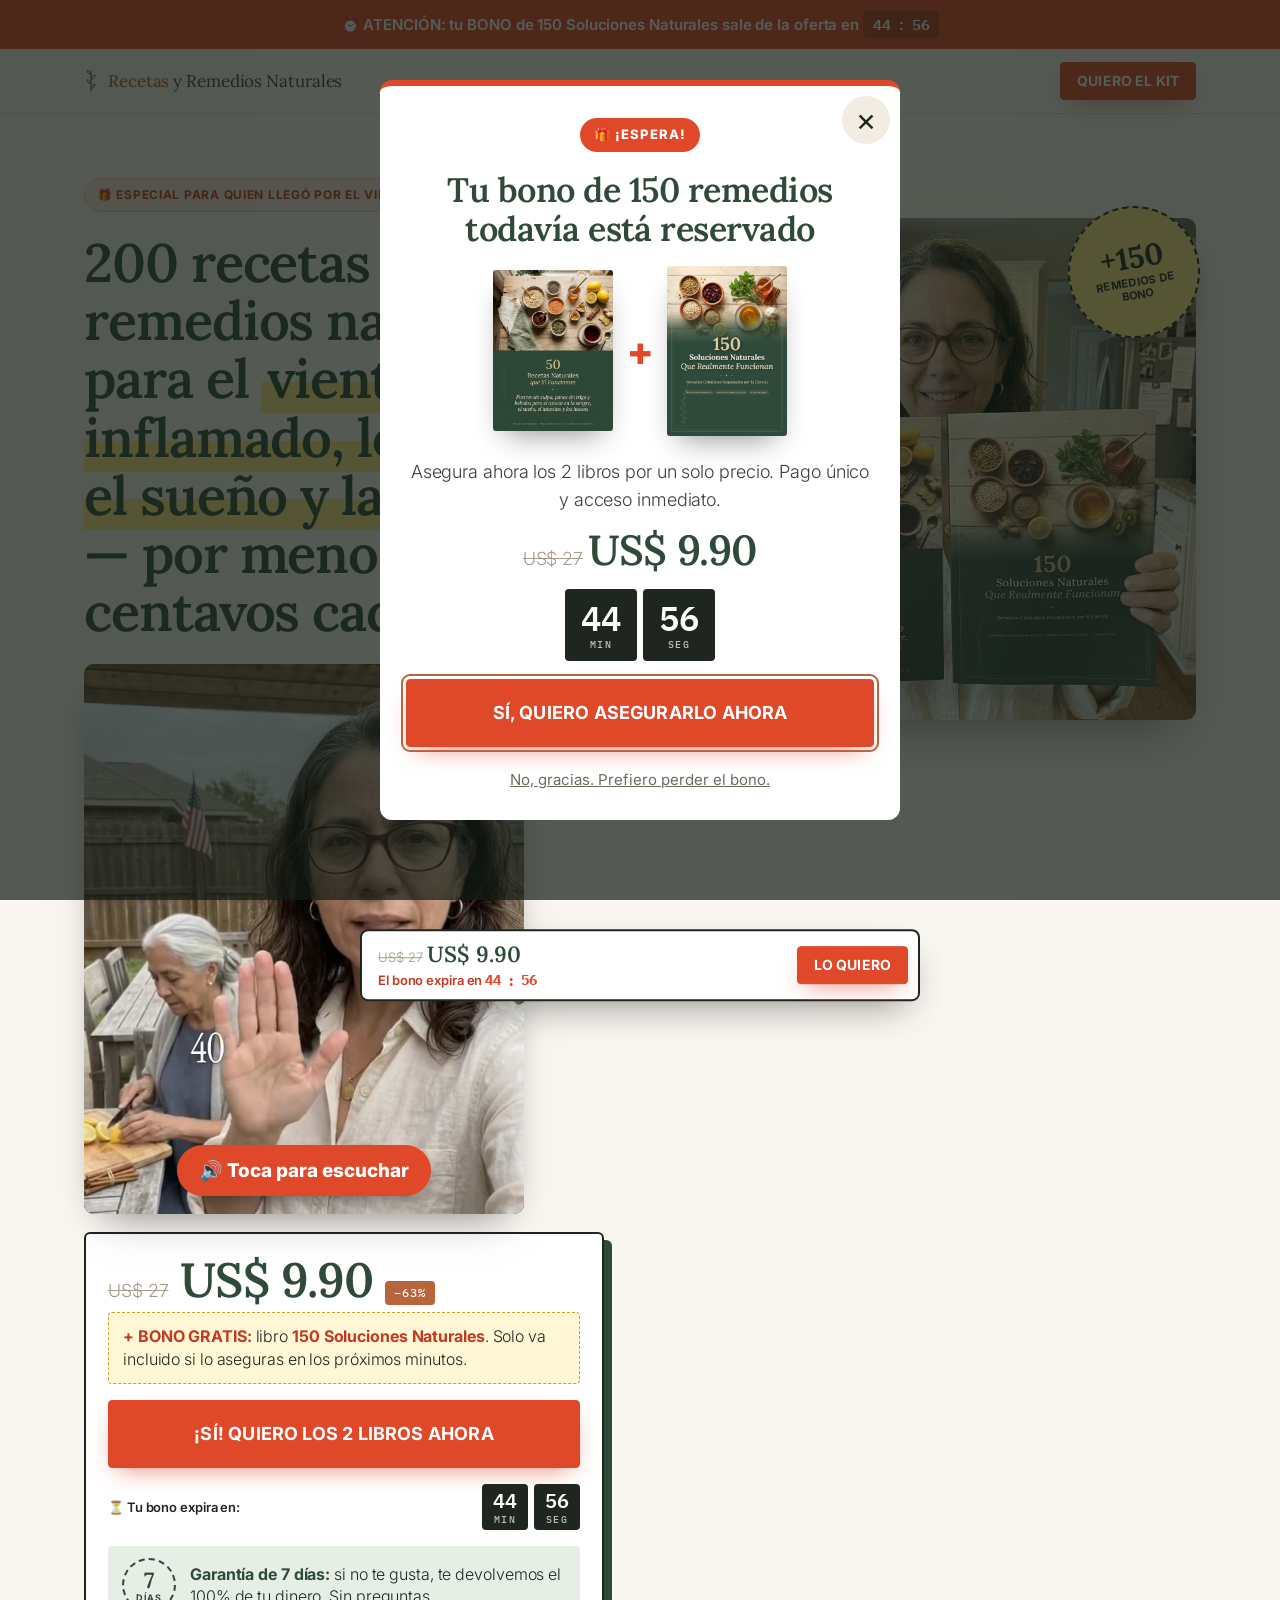
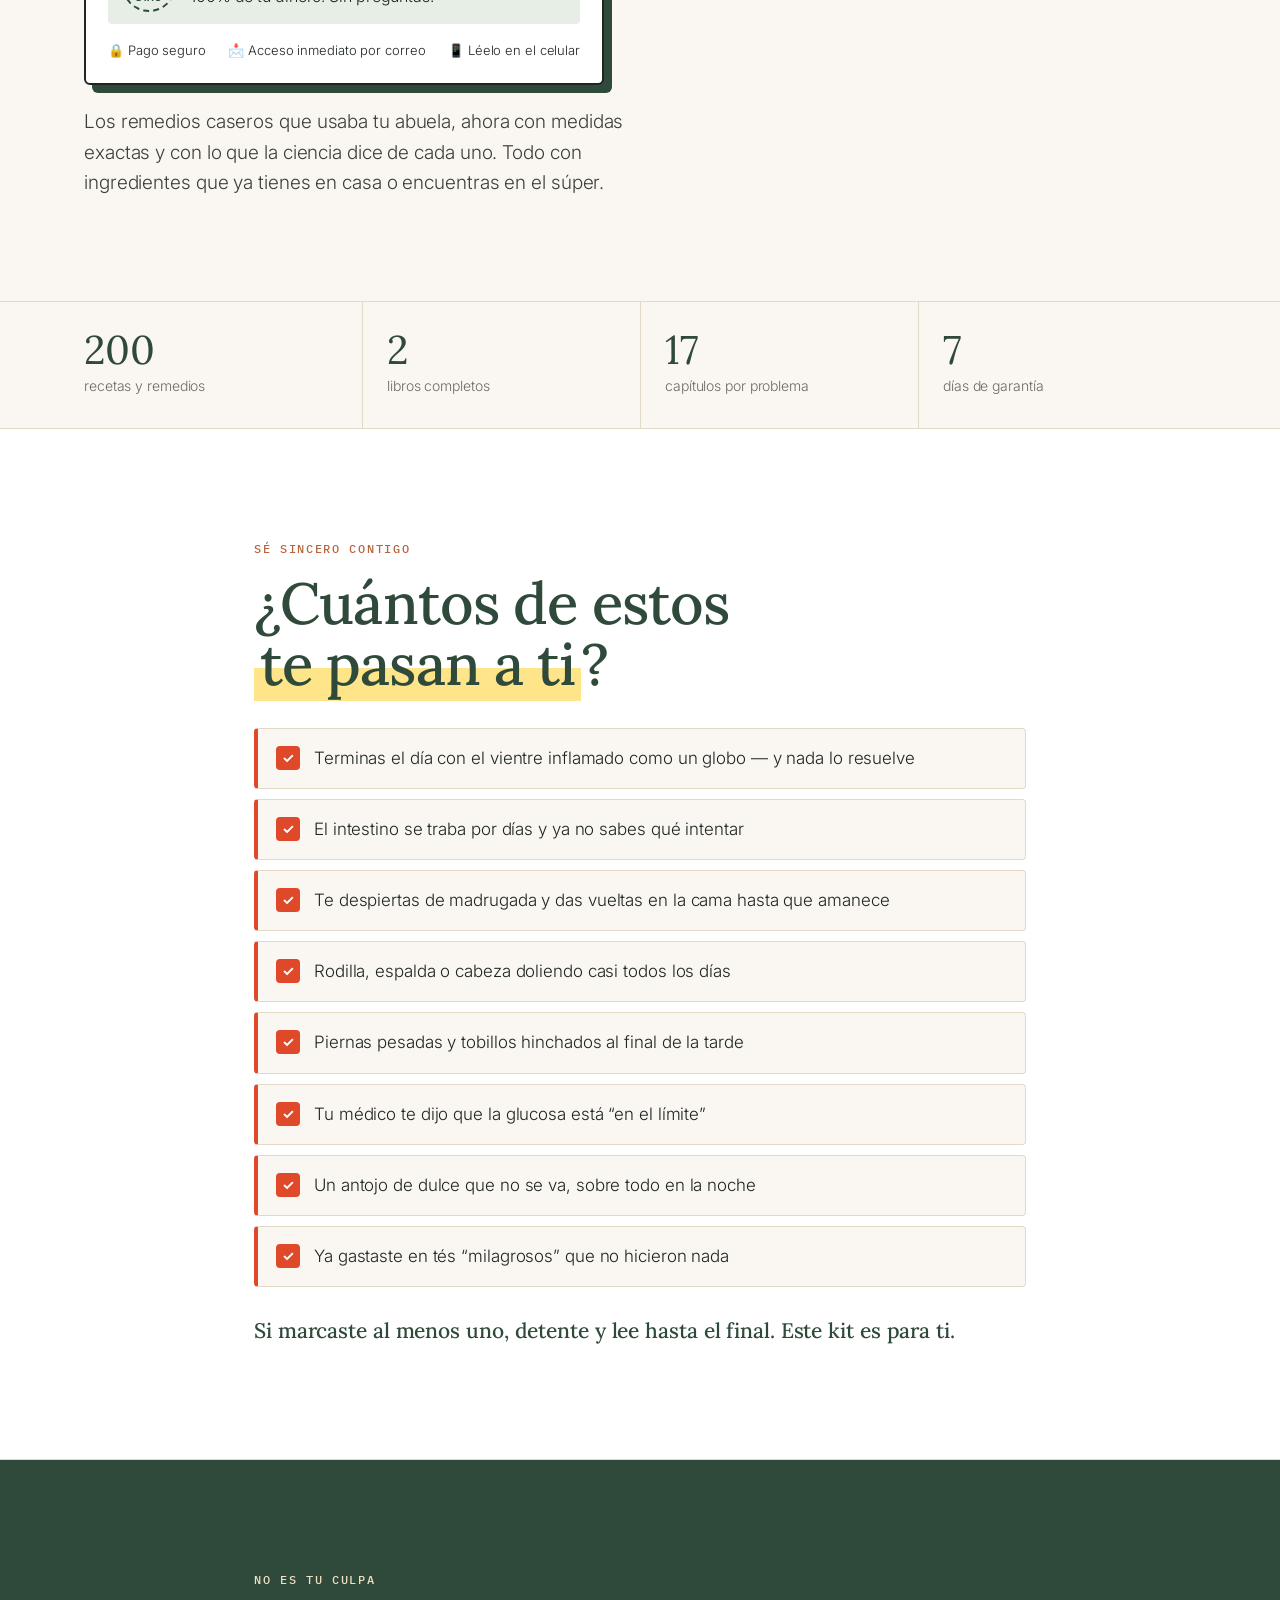
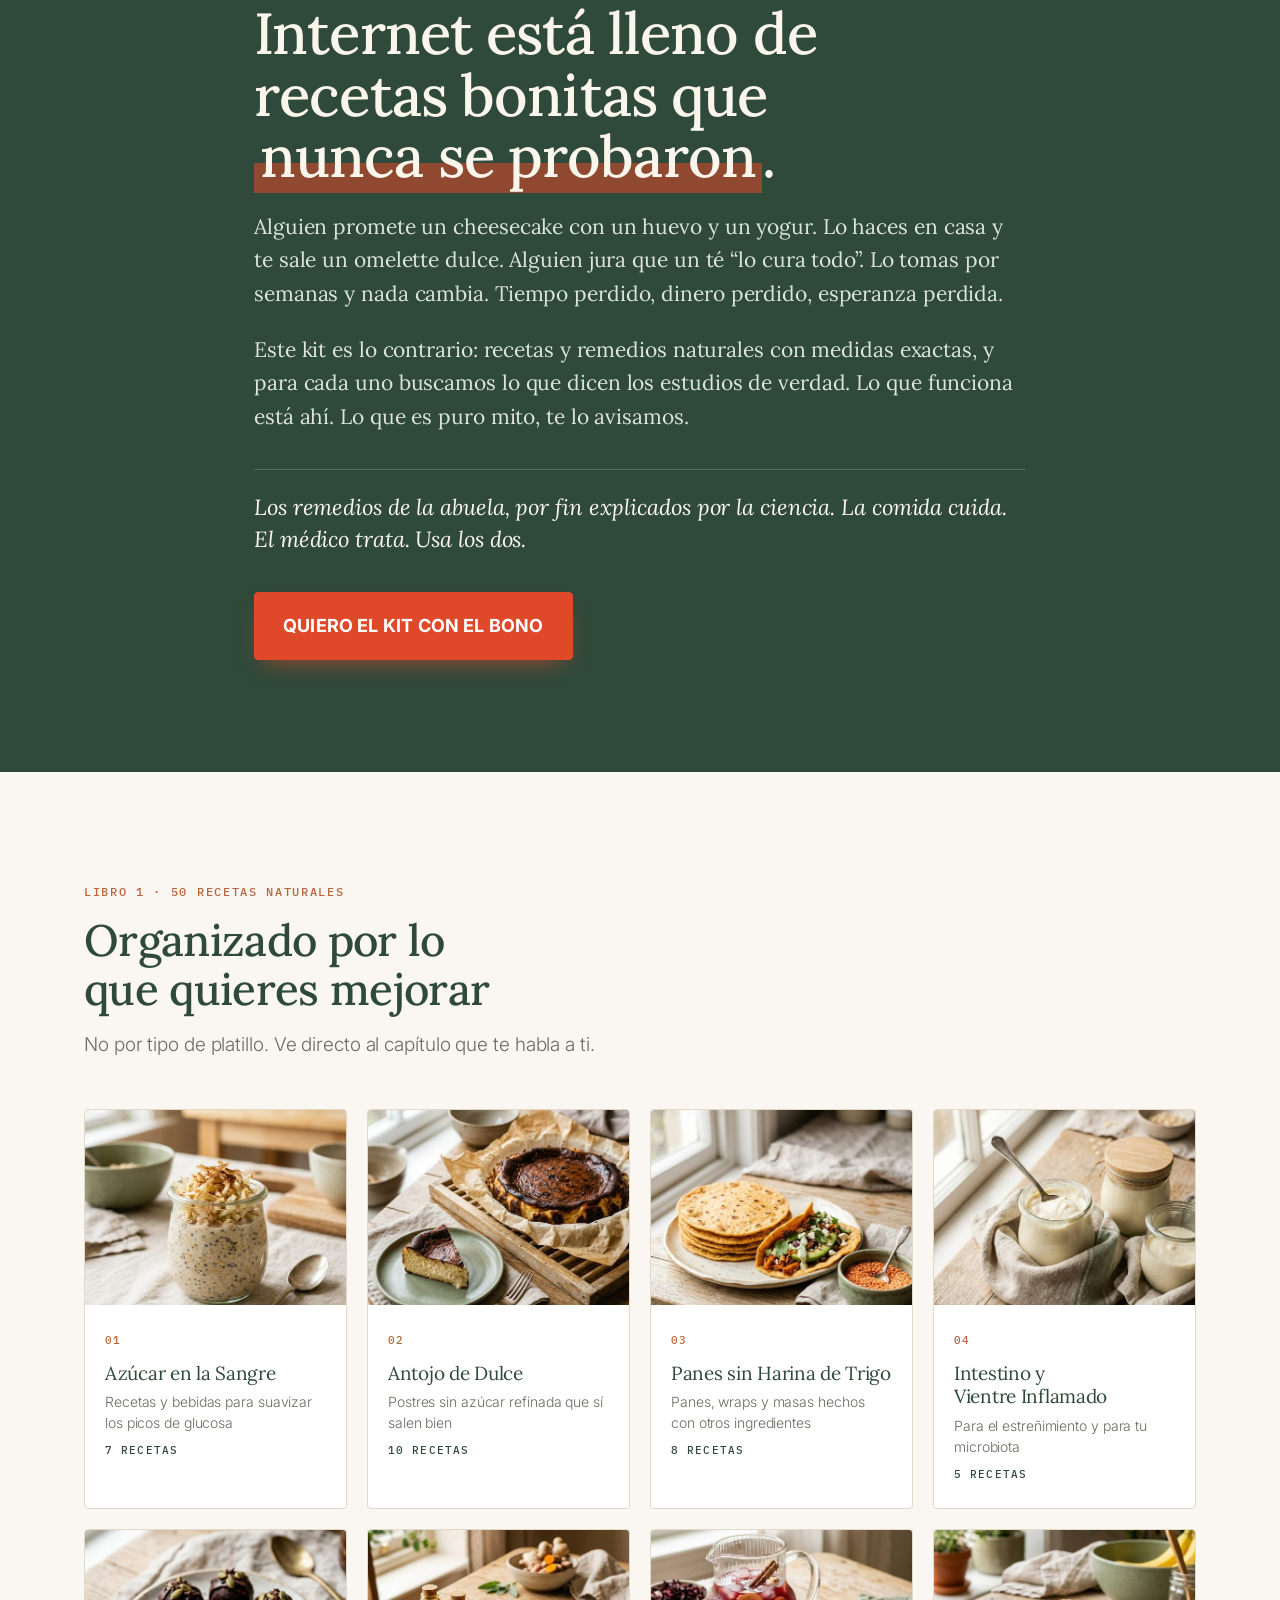
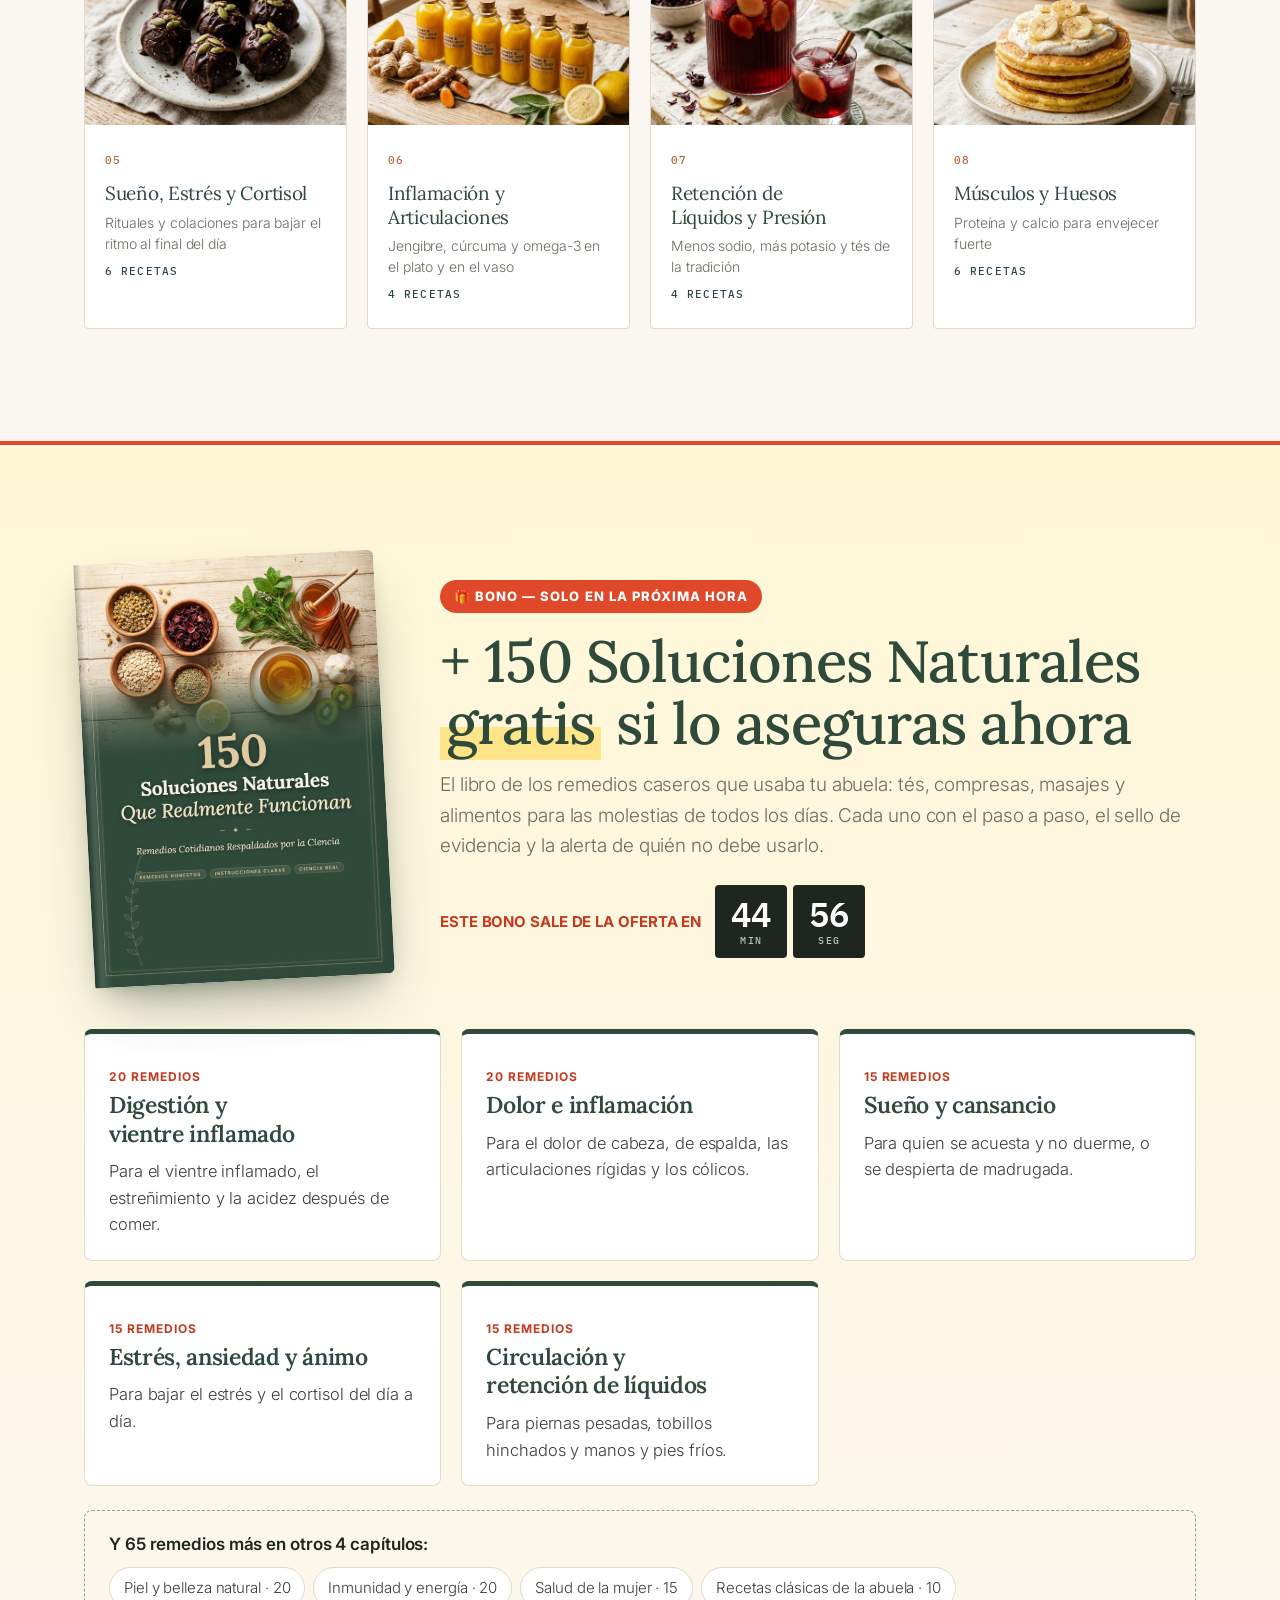
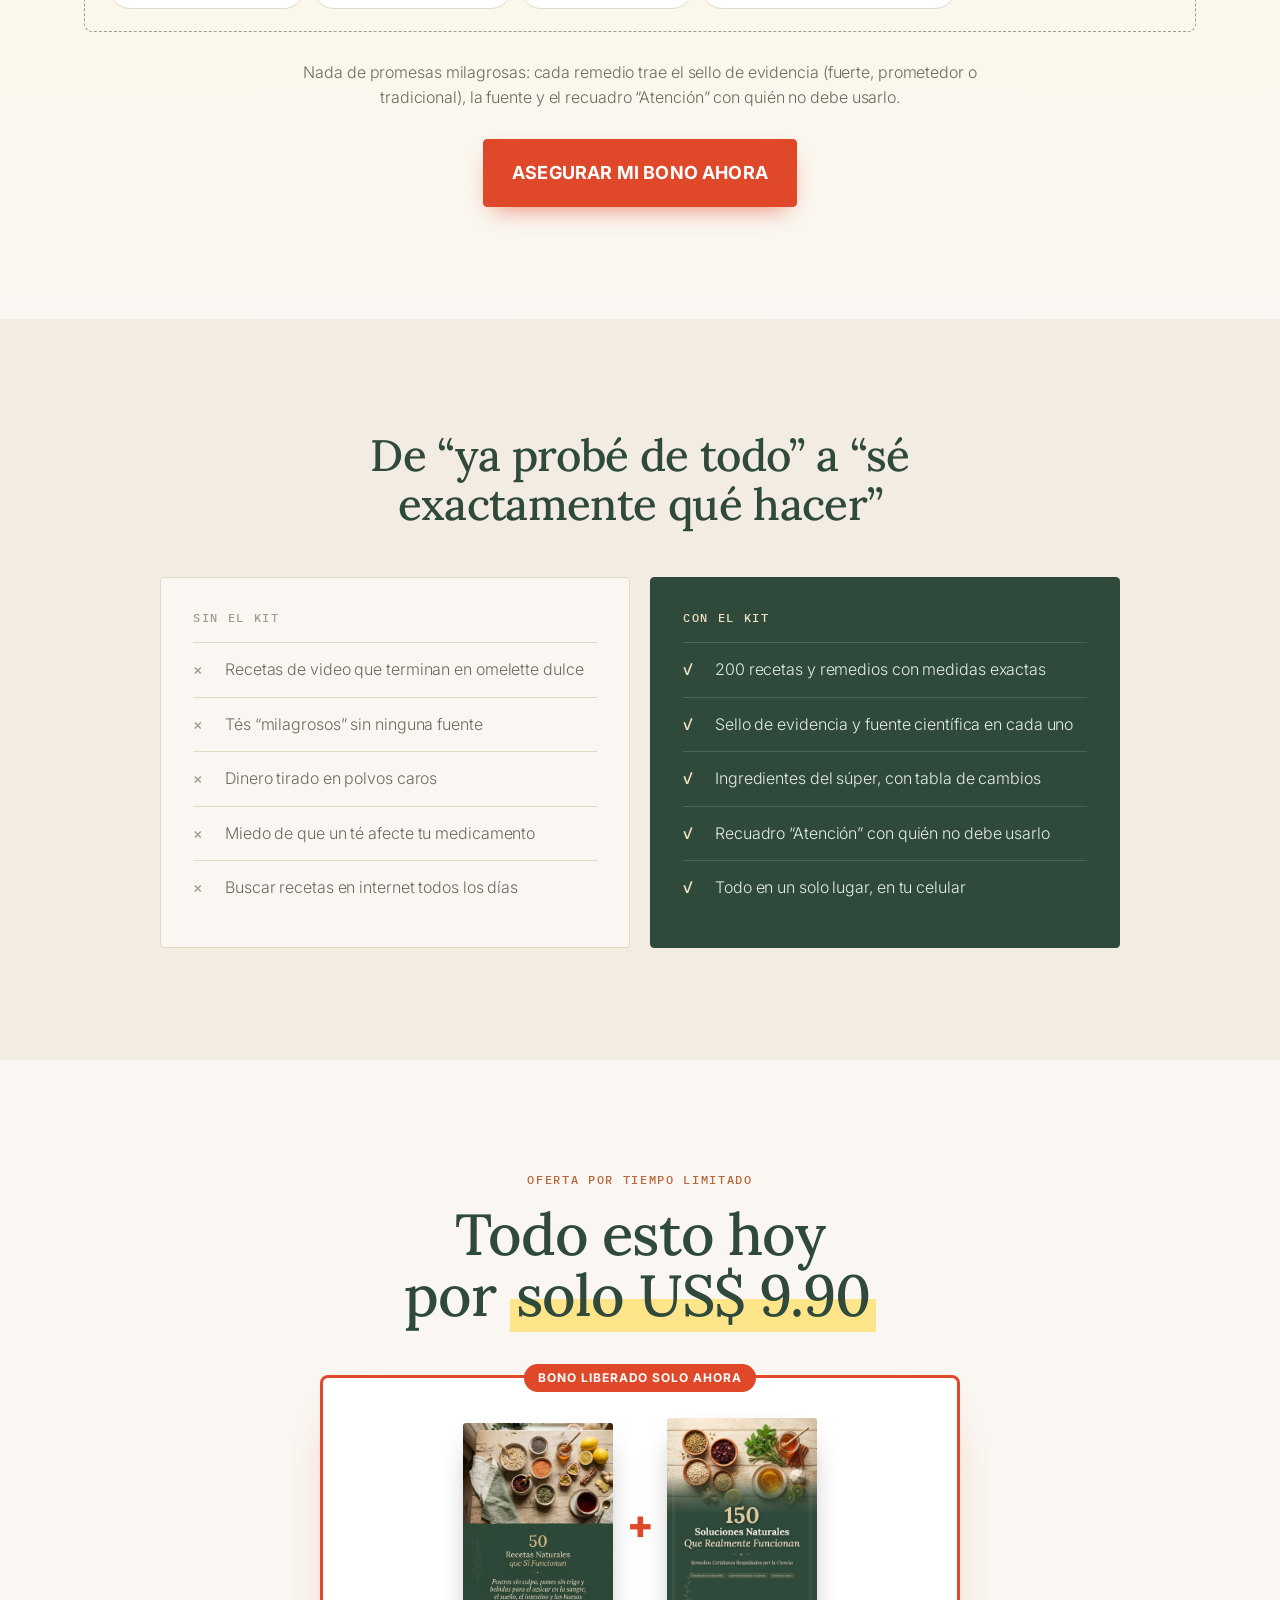
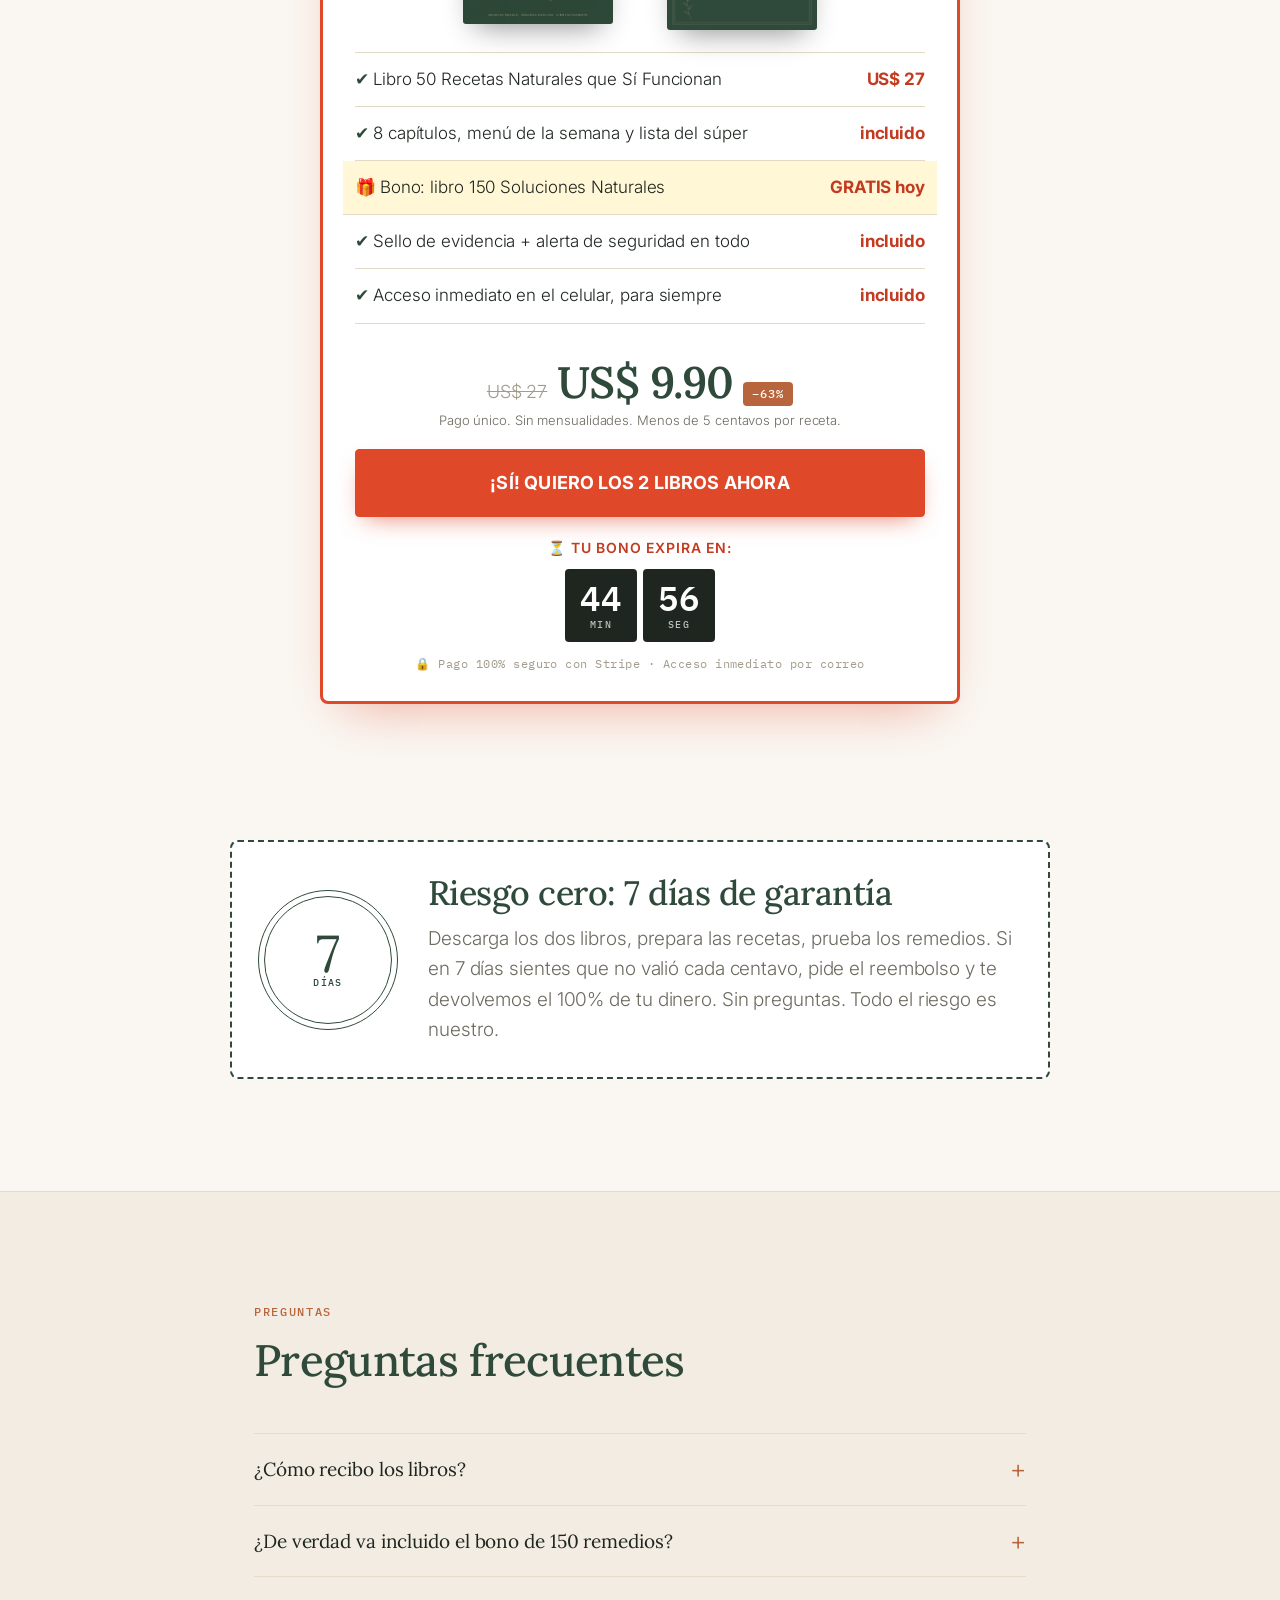
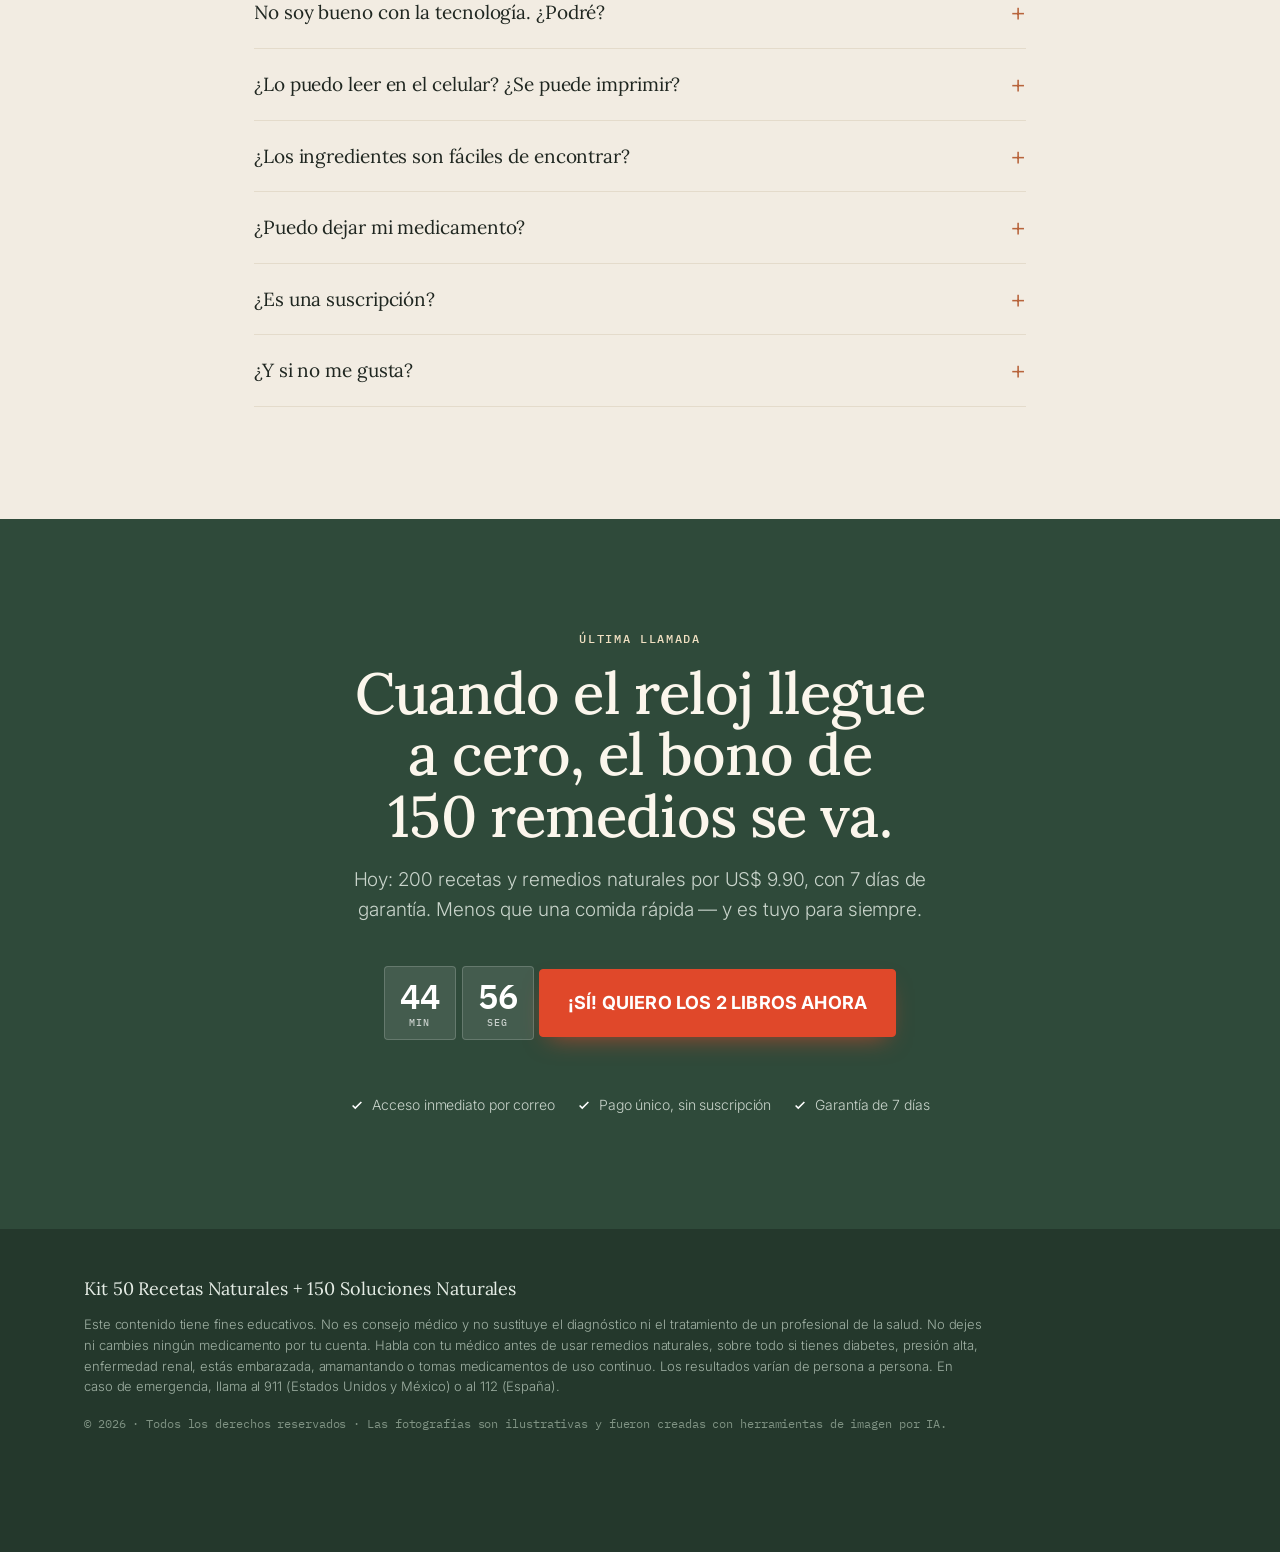
==== commit e93bb590: "Novo checkout multimoeda + preço local para 16 países (UY, GT, AR, DO, CR, PY, BO, HN; COP 29.900) C" ====
--- a/index.html
+++ b/index.html
@@ -58,7 +58,7 @@
         </div>
         <p class="hb-bonus bonus-only"><b>+ BONO GRATIS:</b> libro <b>150 Soluciones Naturales</b>. Solo va incluido si lo aseguras en los próximos minutos.</p>
         <p class="hb-bonus expired-only">Tu bono de 150 soluciones expiró, pero todavía puedes llevarte el libro de 50 recetas con 63% de descuento.</p>
-        <a class="btn btn-lg btn-hot btn-block" href="https://buy.stripe.com/fZu3cv6bE0Ze9rCaXNa3u03?locale=es-419" data-cta="hero"><span class="bonus-only">¡Sí! Quiero los 2 libros ahora</span><span class="expired-only">¡Sí! Quiero mis 50 recetas</span></a>
+        <a class="btn btn-lg btn-hot btn-block" href="https://buy.stripe.com/cNi7sL43w8rG8nyc1Ra3u05?locale=es-419" data-cta="hero"><span class="bonus-only">¡Sí! Quiero los 2 libros ahora</span><span class="expired-only">¡Sí! Quiero mis 50 recetas</span></a>
         <div class="hb-timer bonus-only">
           <span>⏳ Tu bono expira en:</span>
           <span class="timer" data-timer><span class="h-part"><b data-h>00</b><small>h</small></span><span><b data-m>45</b><small>min</small></span><span><b data-s>00</b><small>seg</small></span></span>
@@ -166,7 +166,7 @@
       <div class="stack-total bonus-only"><span></span><s></s></div>
       <div class="t-price"><span class="price-old">US$ 27</span><span class="price">US$ 9.90</span><span class="badge">−63%</span></div>
       <p class="t-note">Pago único. Sin mensualidades. Menos de 5 centavos por receta.</p>
-      <a class="btn btn-lg btn-hot" href="https://buy.stripe.com/fZu3cv6bE0Ze9rCaXNa3u03?locale=es-419" data-cta="offer"><span class="bonus-only">¡Sí! Quiero los 2 libros ahora</span><span class="expired-only">¡Sí! Quiero mis 50 recetas</span></a>
+      <a class="btn btn-lg btn-hot" href="https://buy.stripe.com/cNi7sL43w8rG8nyc1Ra3u05?locale=es-419" data-cta="offer"><span class="bonus-only">¡Sí! Quiero los 2 libros ahora</span><span class="expired-only">¡Sí! Quiero mis 50 recetas</span></a>
       <div class="of-timer bonus-only">
         <span>⏳ Tu bono expira en:</span>
         <span class="timer timer-lg" data-timer><span class="h-part"><b data-h>00</b><small>h</small></span><span><b data-m>45</b><small>min</small></span><span><b data-s>00</b><small>seg</small></span></span>
@@ -207,7 +207,7 @@
     <p class="sub bonus-only">Hoy: 200 recetas y remedios naturales por US$ 9.90, con 7 días de garantía. Menos que una comida rápida — y es tuyo para siempre.</p>
     <p class="sub expired-only">50 recetas naturales por US$ 9.90, con 7 días de garantía. Menos que una comida rápida — y es tuyo para siempre.</p>
     <span class="timer timer-lg timer-light bonus-only" data-timer><span class="h-part"><b data-h>00</b><small>h</small></span><span><b data-m>45</b><small>min</small></span><span><b data-s>00</b><small>seg</small></span></span>
-    <a class="btn btn-lg btn-hot" href="https://buy.stripe.com/fZu3cv6bE0Ze9rCaXNa3u03?locale=es-419" data-cta="final"><span class="bonus-only">¡Sí! Quiero los 2 libros ahora</span><span class="expired-only">¡Sí! Quiero mis 50 recetas</span></a>
+    <a class="btn btn-lg btn-hot" href="https://buy.stripe.com/cNi7sL43w8rG8nyc1Ra3u05?locale=es-419" data-cta="final"><span class="bonus-only">¡Sí! Quiero los 2 libros ahora</span><span class="expired-only">¡Sí! Quiero mis 50 recetas</span></a>
     <ul class="trust trust-light"><li>Acceso inmediato por correo</li><li>Pago único, sin suscripción</li><li>Garantía de 7 días</li></ul>
   </div>
 </section>
@@ -227,7 +227,7 @@
     <span class="s2-price"><span class="price-old">US$ 27</span> <b>US$ 9.90</b></span>
     <span class="s2-bonus bonus-only">El bono expira en <span class="timer timer-xs" data-timer><span class="h-part"><b data-h>00</b>:</span><b data-m>45</b>:<b data-s>00</b></span></span>
   </div>
-  <a class="btn btn-sm btn-hot" href="https://buy.stripe.com/fZu3cv6bE0Ze9rCaXNa3u03?locale=es-419" data-cta="sticky">Lo quiero</a>
+  <a class="btn btn-sm btn-hot" href="https://buy.stripe.com/cNi7sL43w8rG8nyc1Ra3u05?locale=es-419" data-cta="sticky">Lo quiero</a>
 </div>
 
 <!-- POP-UP -->
@@ -240,7 +240,7 @@
     <p class="pop-text">Asegura ahora los 2 libros por un solo precio. Pago único y acceso inmediato.</p>
     <div class="pop-price"><span class="price-old">US$ 27</span> <span class="price">US$ 9.90</span></div>
     <span class="timer timer-lg bonus-only" data-timer><span class="h-part"><b data-h>00</b><small>h</small></span><span><b data-m>45</b><small>min</small></span><span><b data-s>00</b><small>seg</small></span></span>
-    <a class="btn btn-lg btn-hot btn-block" href="https://buy.stripe.com/fZu3cv6bE0Ze9rCaXNa3u03?locale=es-419" data-cta="popup">Sí, quiero asegurarlo ahora</a>
+    <a class="btn btn-lg btn-hot btn-block" href="https://buy.stripe.com/cNi7sL43w8rG8nyc1Ra3u05?locale=es-419" data-cta="popup">Sí, quiero asegurarlo ahora</a>
     <button class="pop-no" type="button">No, gracias. Prefiero perder el bono.</button>
   </div>
 </div>
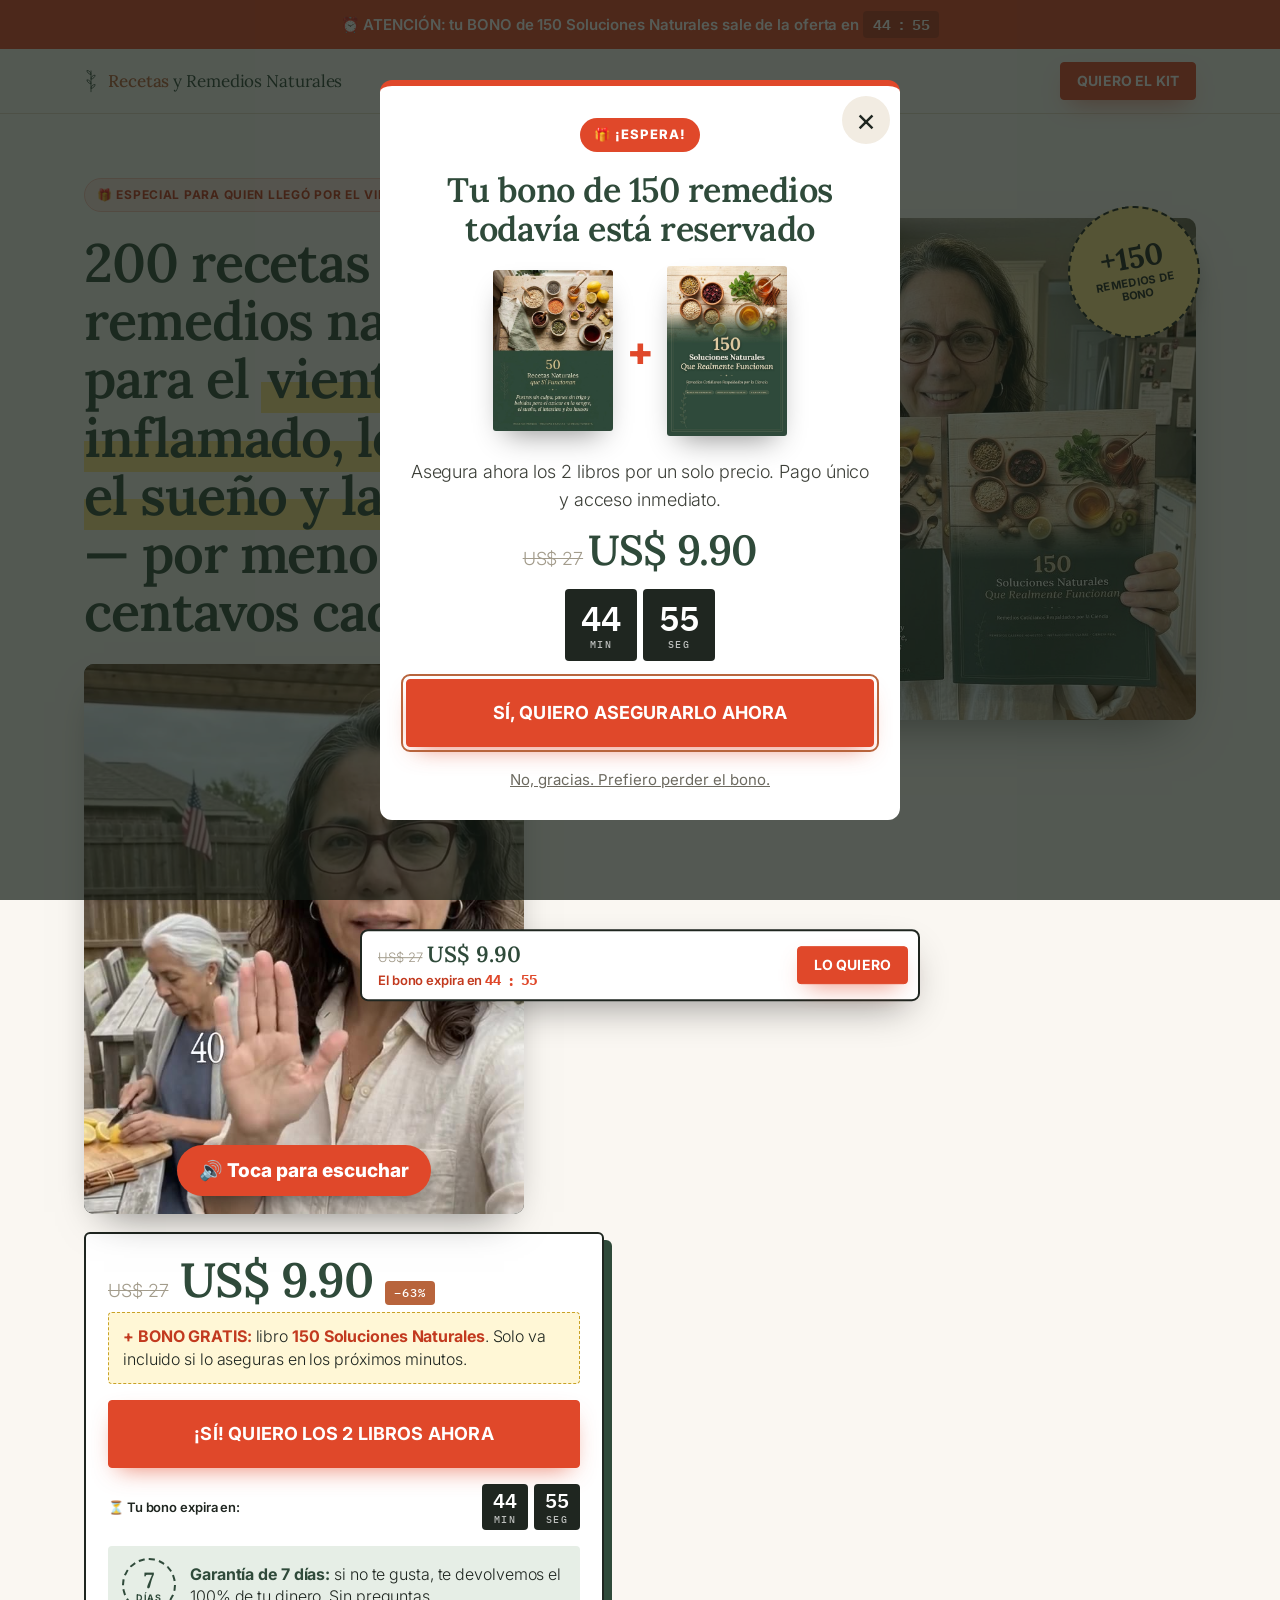
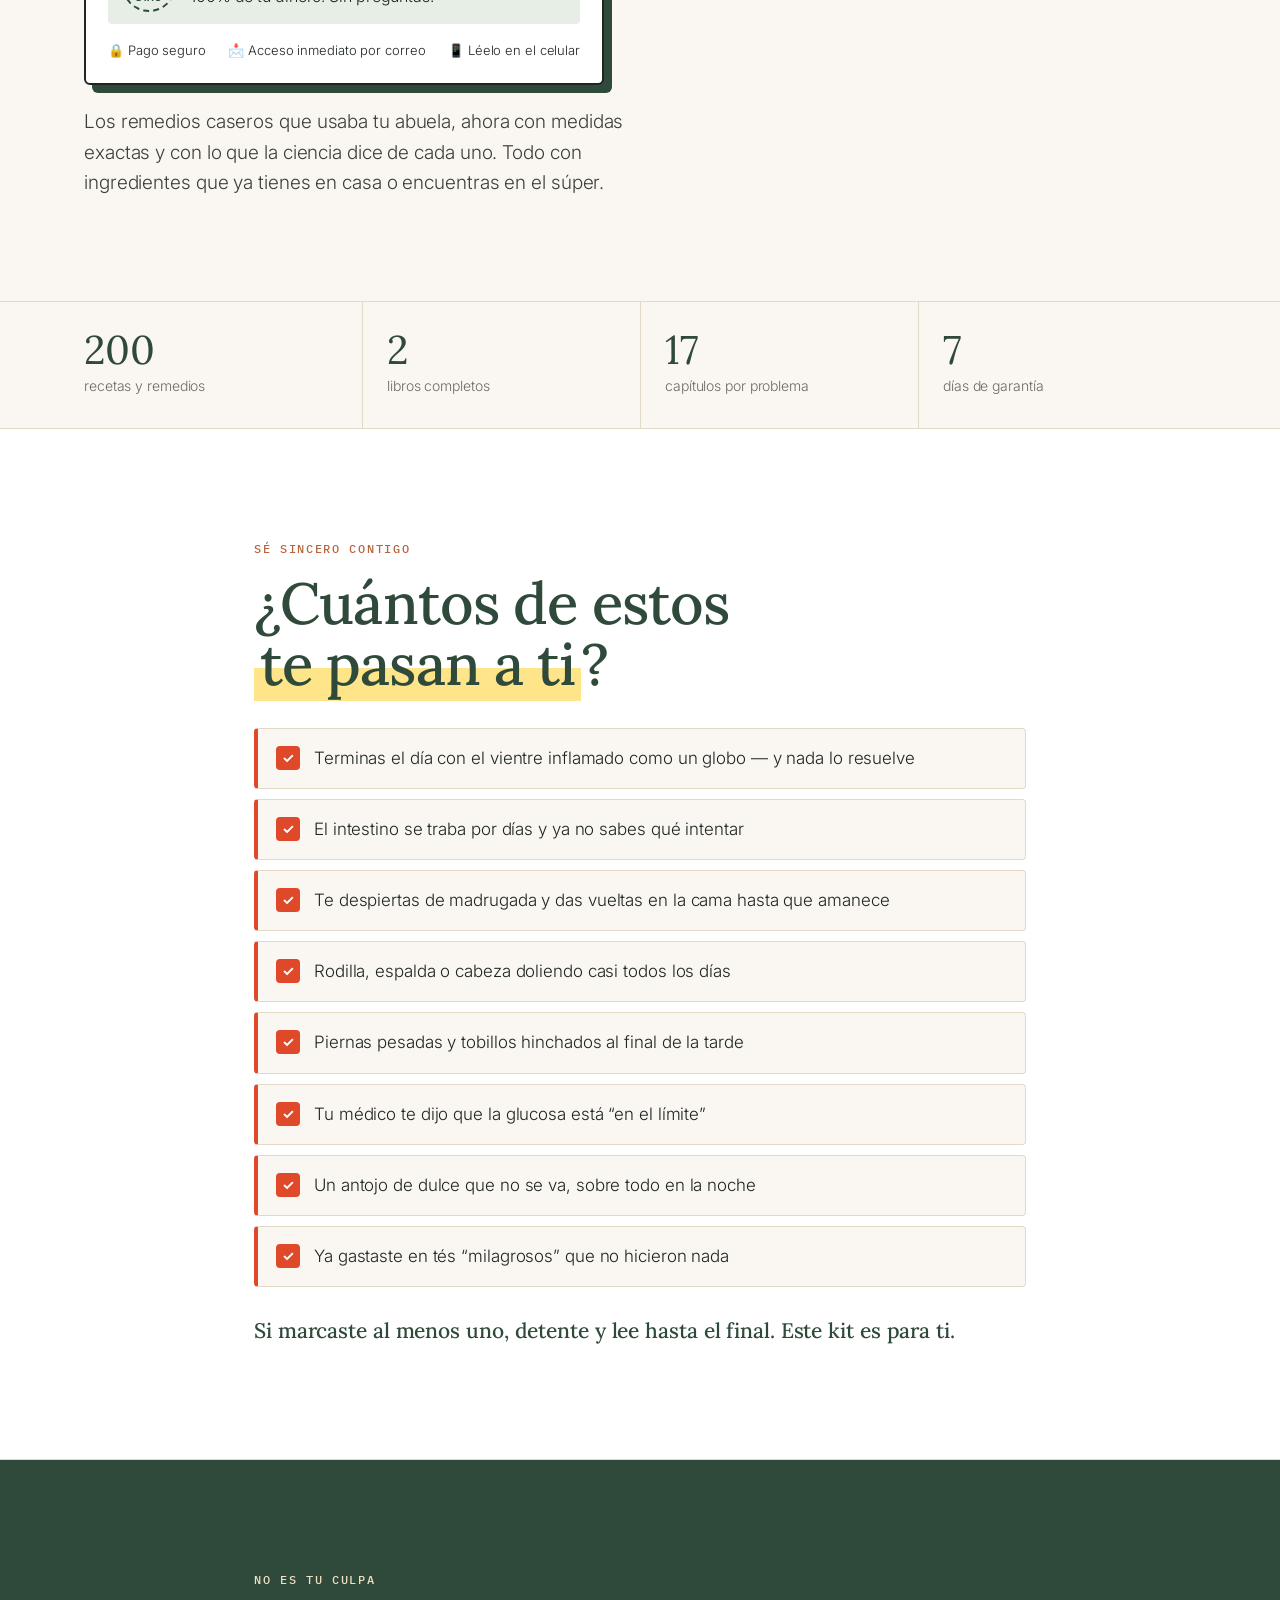
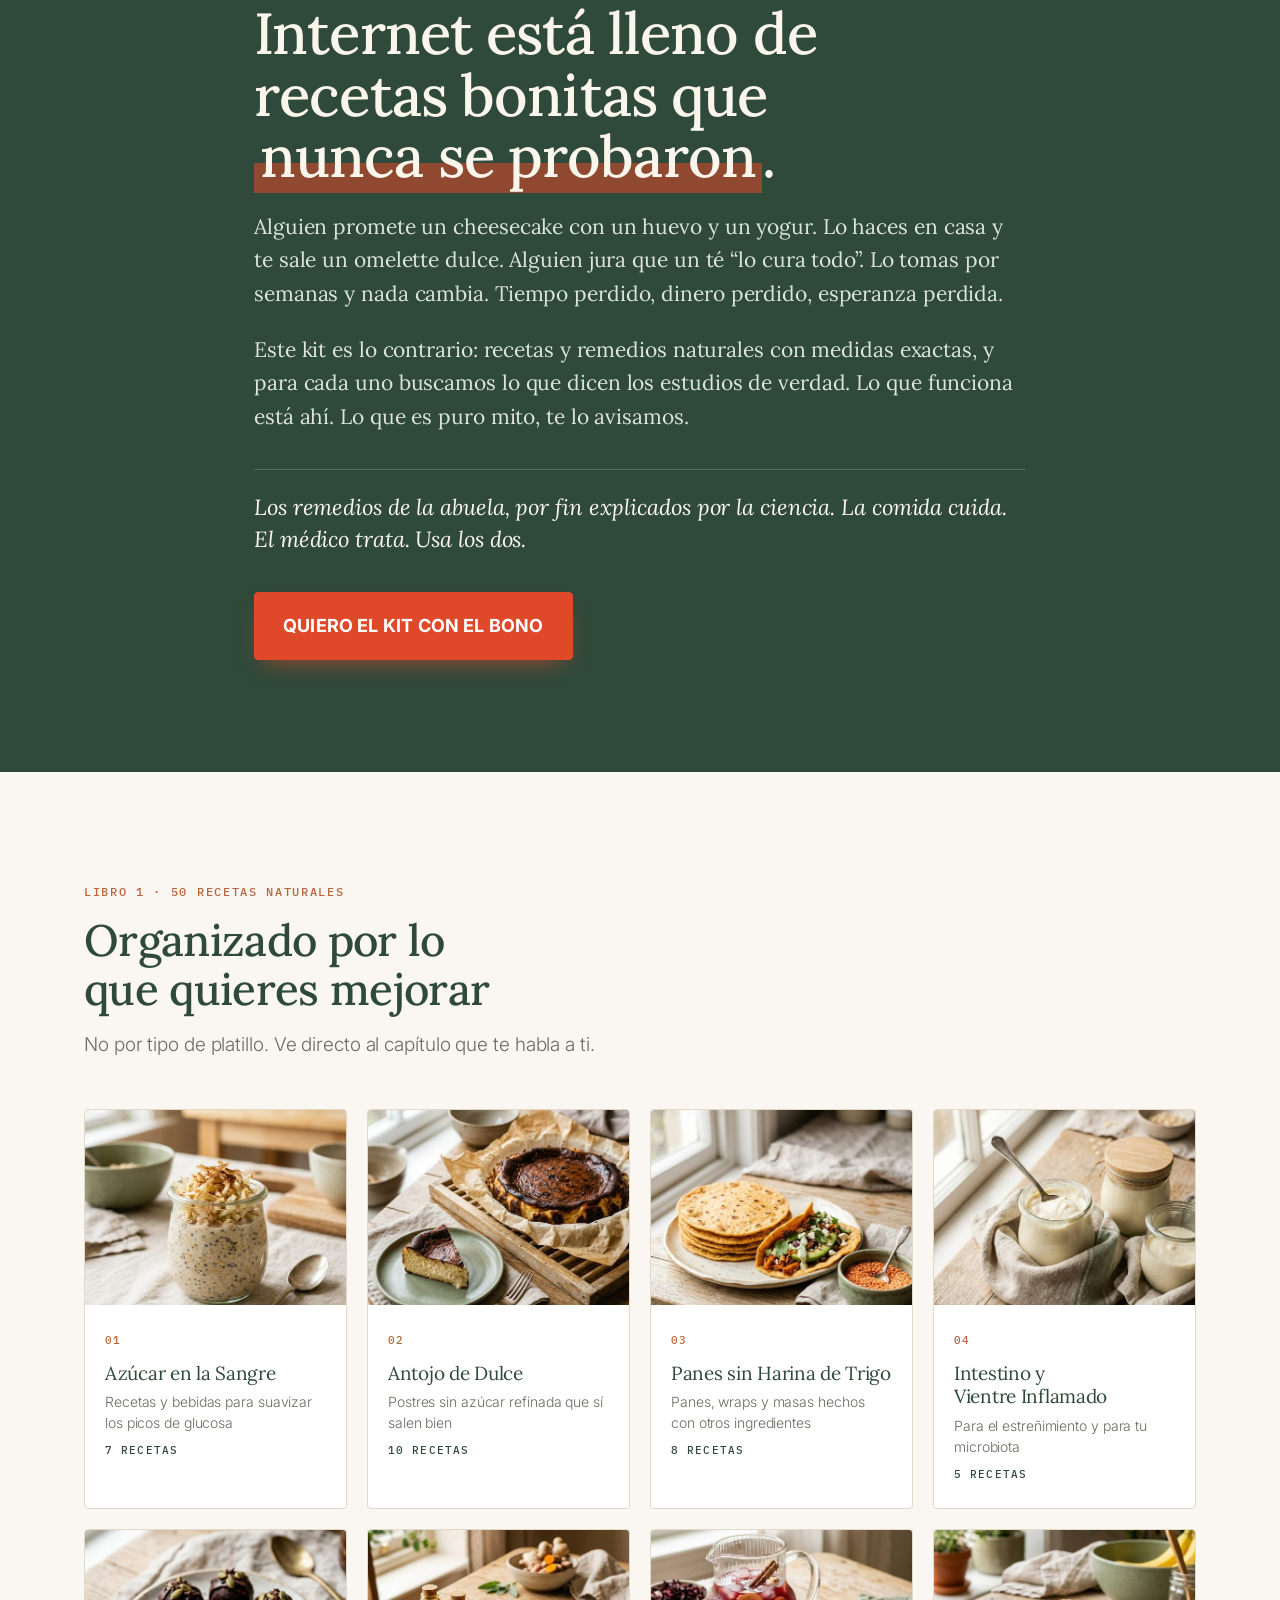
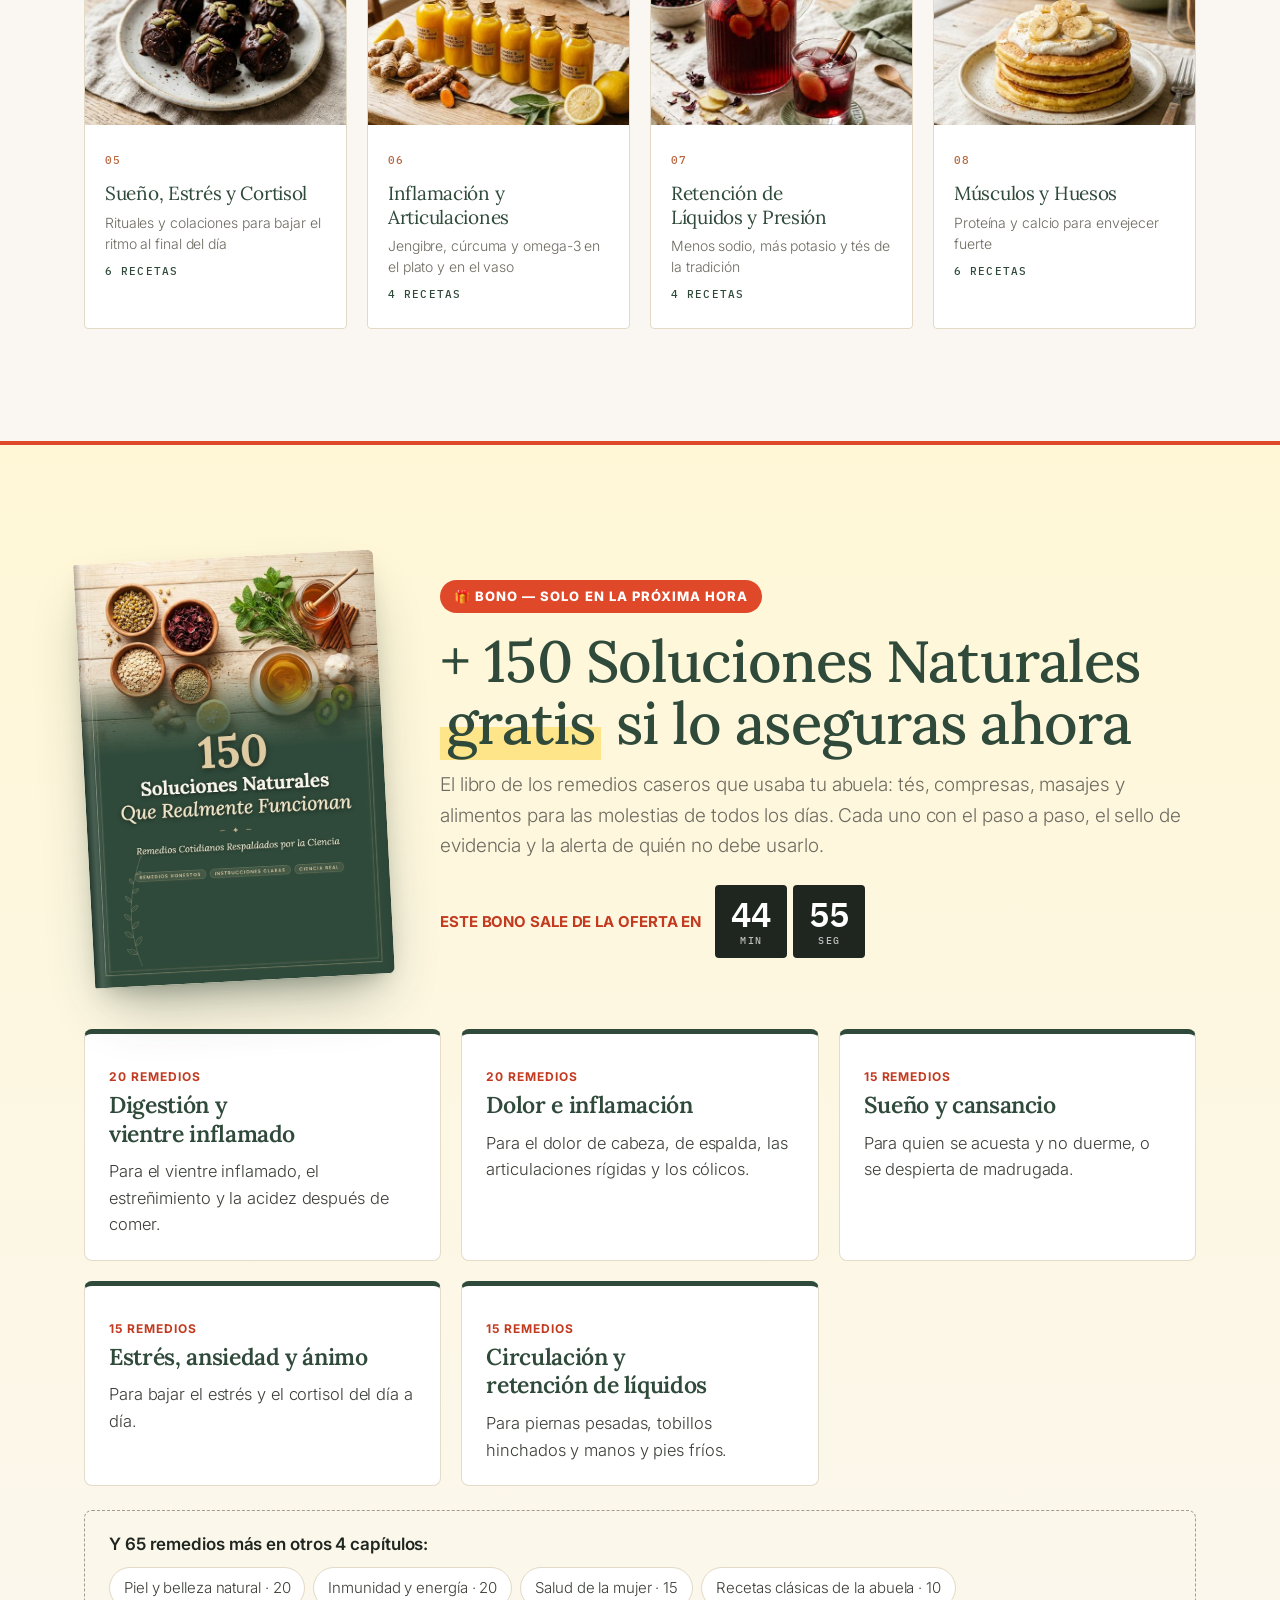
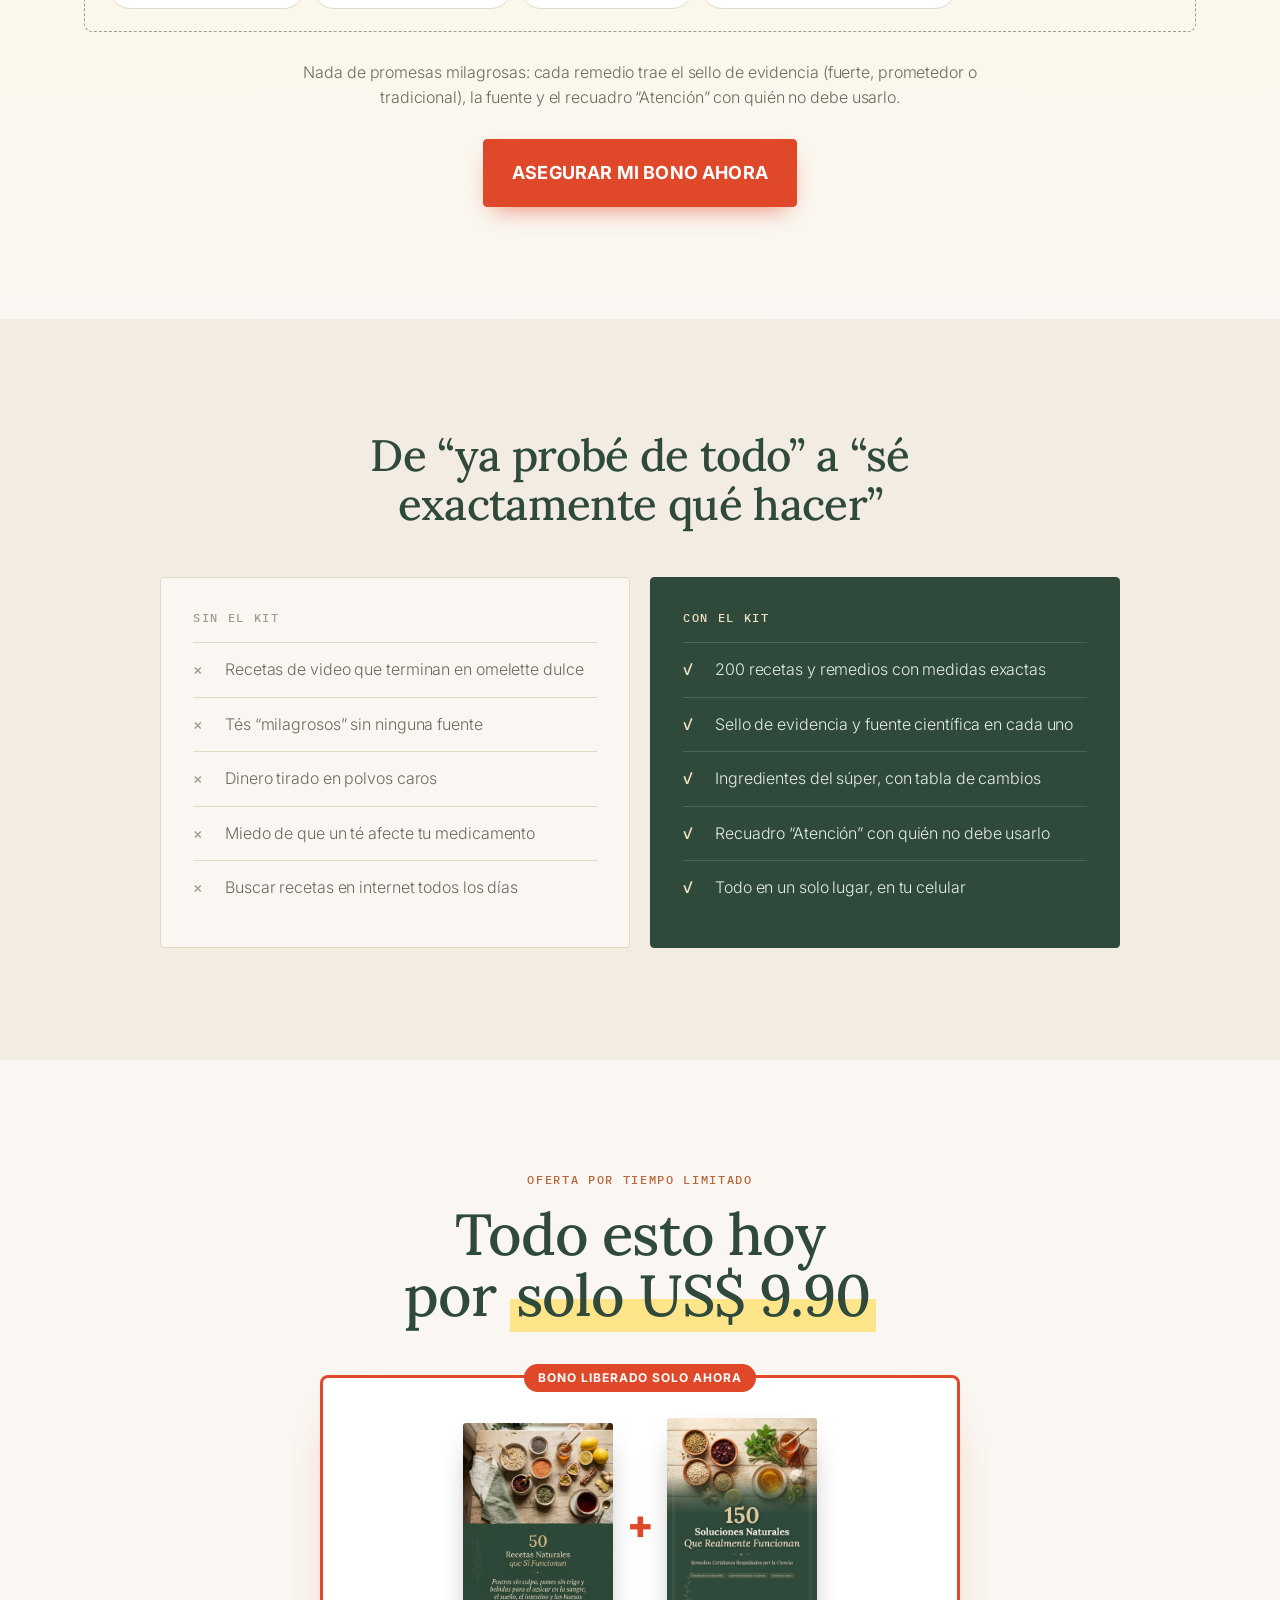
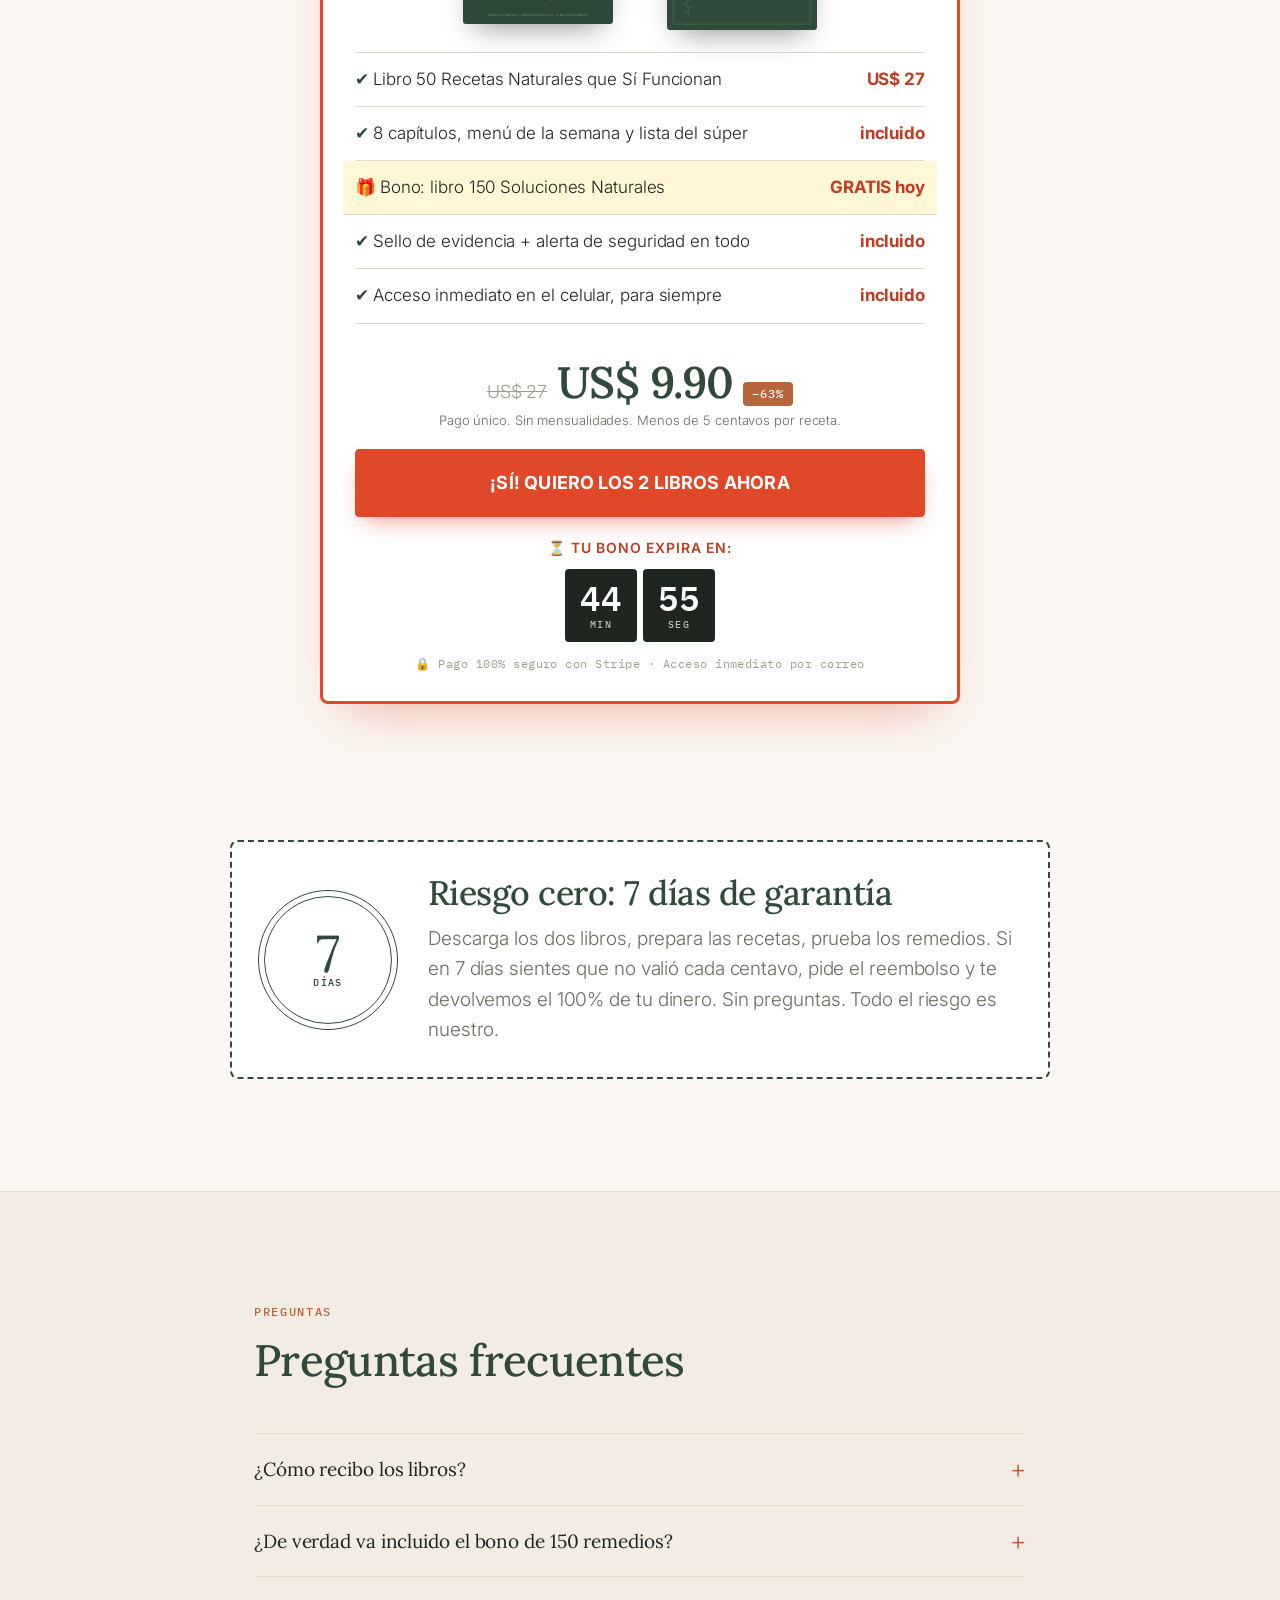
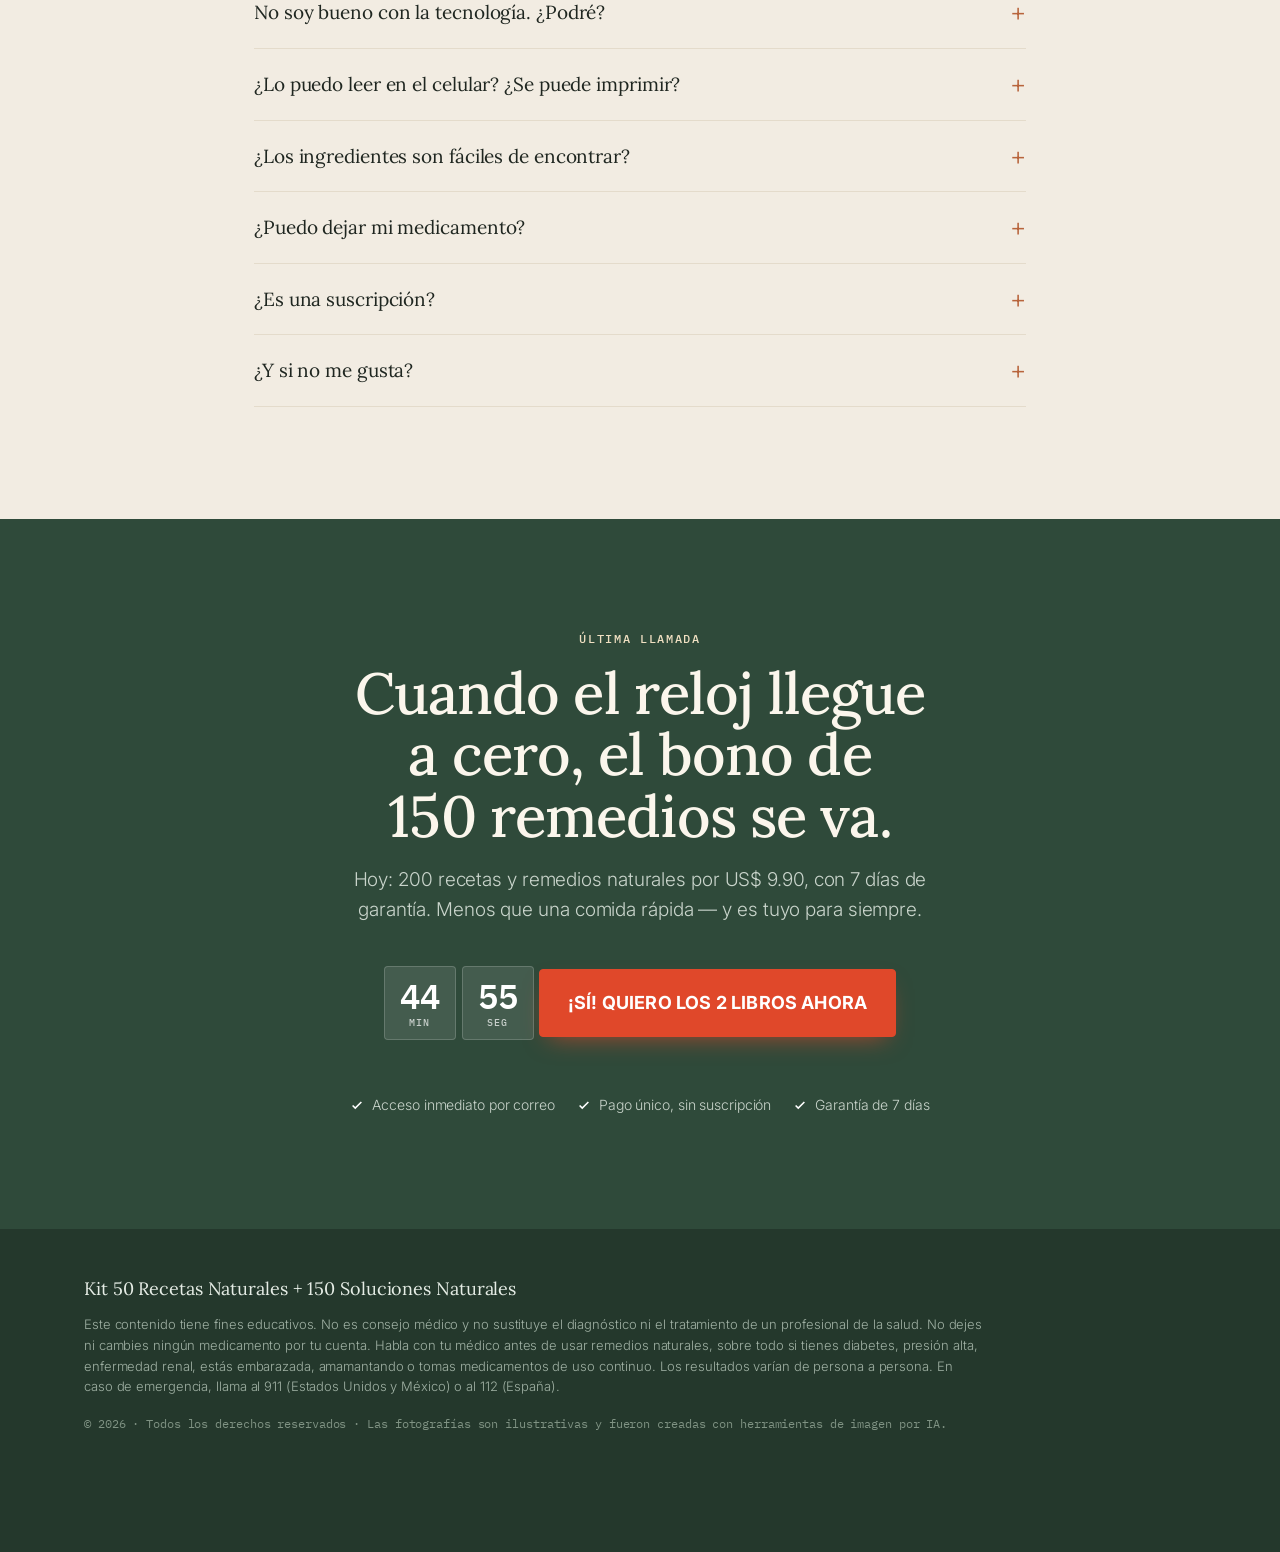
==== commit 723ee257: "Moedas locais ~US$ 5,90 com novo link de pagamento (US$ e € seguem 9.90) Co-Authored-By: Claude Opus" ====
--- a/index.html
+++ b/index.html
@@ -58,7 +58,7 @@
         </div>
         <p class="hb-bonus bonus-only"><b>+ BONO GRATIS:</b> libro <b>150 Soluciones Naturales</b>. Solo va incluido si lo aseguras en los próximos minutos.</p>
         <p class="hb-bonus expired-only">Tu bono de 150 soluciones expiró, pero todavía puedes llevarte el libro de 50 recetas con 63% de descuento.</p>
-        <a class="btn btn-lg btn-hot btn-block" href="https://buy.stripe.com/cNi7sL43w8rG8nyc1Ra3u05?locale=es-419" data-cta="hero"><span class="bonus-only">¡Sí! Quiero los 2 libros ahora</span><span class="expired-only">¡Sí! Quiero mis 50 recetas</span></a>
+        <a class="btn btn-lg btn-hot btn-block" href="https://buy.stripe.com/fZu6oH1Vo8rGeLW7LBa3u07?locale=es-419" data-cta="hero"><span class="bonus-only">¡Sí! Quiero los 2 libros ahora</span><span class="expired-only">¡Sí! Quiero mis 50 recetas</span></a>
         <div class="hb-timer bonus-only">
           <span>⏳ Tu bono expira en:</span>
           <span class="timer" data-timer><span class="h-part"><b data-h>00</b><small>h</small></span><span><b data-m>45</b><small>min</small></span><span><b data-s>00</b><small>seg</small></span></span>
@@ -166,7 +166,7 @@
       <div class="stack-total bonus-only"><span></span><s></s></div>
       <div class="t-price"><span class="price-old">US$ 27</span><span class="price">US$ 9.90</span><span class="badge">−63%</span></div>
       <p class="t-note">Pago único. Sin mensualidades. Menos de 5 centavos por receta.</p>
-      <a class="btn btn-lg btn-hot" href="https://buy.stripe.com/cNi7sL43w8rG8nyc1Ra3u05?locale=es-419" data-cta="offer"><span class="bonus-only">¡Sí! Quiero los 2 libros ahora</span><span class="expired-only">¡Sí! Quiero mis 50 recetas</span></a>
+      <a class="btn btn-lg btn-hot" href="https://buy.stripe.com/fZu6oH1Vo8rGeLW7LBa3u07?locale=es-419" data-cta="offer"><span class="bonus-only">¡Sí! Quiero los 2 libros ahora</span><span class="expired-only">¡Sí! Quiero mis 50 recetas</span></a>
       <div class="of-timer bonus-only">
         <span>⏳ Tu bono expira en:</span>
         <span class="timer timer-lg" data-timer><span class="h-part"><b data-h>00</b><small>h</small></span><span><b data-m>45</b><small>min</small></span><span><b data-s>00</b><small>seg</small></span></span>
@@ -207,7 +207,7 @@
     <p class="sub bonus-only">Hoy: 200 recetas y remedios naturales por US$ 9.90, con 7 días de garantía. Menos que una comida rápida — y es tuyo para siempre.</p>
     <p class="sub expired-only">50 recetas naturales por US$ 9.90, con 7 días de garantía. Menos que una comida rápida — y es tuyo para siempre.</p>
     <span class="timer timer-lg timer-light bonus-only" data-timer><span class="h-part"><b data-h>00</b><small>h</small></span><span><b data-m>45</b><small>min</small></span><span><b data-s>00</b><small>seg</small></span></span>
-    <a class="btn btn-lg btn-hot" href="https://buy.stripe.com/cNi7sL43w8rG8nyc1Ra3u05?locale=es-419" data-cta="final"><span class="bonus-only">¡Sí! Quiero los 2 libros ahora</span><span class="expired-only">¡Sí! Quiero mis 50 recetas</span></a>
+    <a class="btn btn-lg btn-hot" href="https://buy.stripe.com/fZu6oH1Vo8rGeLW7LBa3u07?locale=es-419" data-cta="final"><span class="bonus-only">¡Sí! Quiero los 2 libros ahora</span><span class="expired-only">¡Sí! Quiero mis 50 recetas</span></a>
     <ul class="trust trust-light"><li>Acceso inmediato por correo</li><li>Pago único, sin suscripción</li><li>Garantía de 7 días</li></ul>
   </div>
 </section>
@@ -227,7 +227,7 @@
     <span class="s2-price"><span class="price-old">US$ 27</span> <b>US$ 9.90</b></span>
     <span class="s2-bonus bonus-only">El bono expira en <span class="timer timer-xs" data-timer><span class="h-part"><b data-h>00</b>:</span><b data-m>45</b>:<b data-s>00</b></span></span>
   </div>
-  <a class="btn btn-sm btn-hot" href="https://buy.stripe.com/cNi7sL43w8rG8nyc1Ra3u05?locale=es-419" data-cta="sticky">Lo quiero</a>
+  <a class="btn btn-sm btn-hot" href="https://buy.stripe.com/fZu6oH1Vo8rGeLW7LBa3u07?locale=es-419" data-cta="sticky">Lo quiero</a>
 </div>
 
 <!-- POP-UP -->
@@ -240,7 +240,7 @@
     <p class="pop-text">Asegura ahora los 2 libros por un solo precio. Pago único y acceso inmediato.</p>
     <div class="pop-price"><span class="price-old">US$ 27</span> <span class="price">US$ 9.90</span></div>
     <span class="timer timer-lg bonus-only" data-timer><span class="h-part"><b data-h>00</b><small>h</small></span><span><b data-m>45</b><small>min</small></span><span><b data-s>00</b><small>seg</small></span></span>
-    <a class="btn btn-lg btn-hot btn-block" href="https://buy.stripe.com/cNi7sL43w8rG8nyc1Ra3u05?locale=es-419" data-cta="popup">Sí, quiero asegurarlo ahora</a>
+    <a class="btn btn-lg btn-hot btn-block" href="https://buy.stripe.com/fZu6oH1Vo8rGeLW7LBa3u07?locale=es-419" data-cta="popup">Sí, quiero asegurarlo ahora</a>
     <button class="pop-no" type="button">No, gracias. Prefiero perder el bono.</button>
   </div>
 </div>
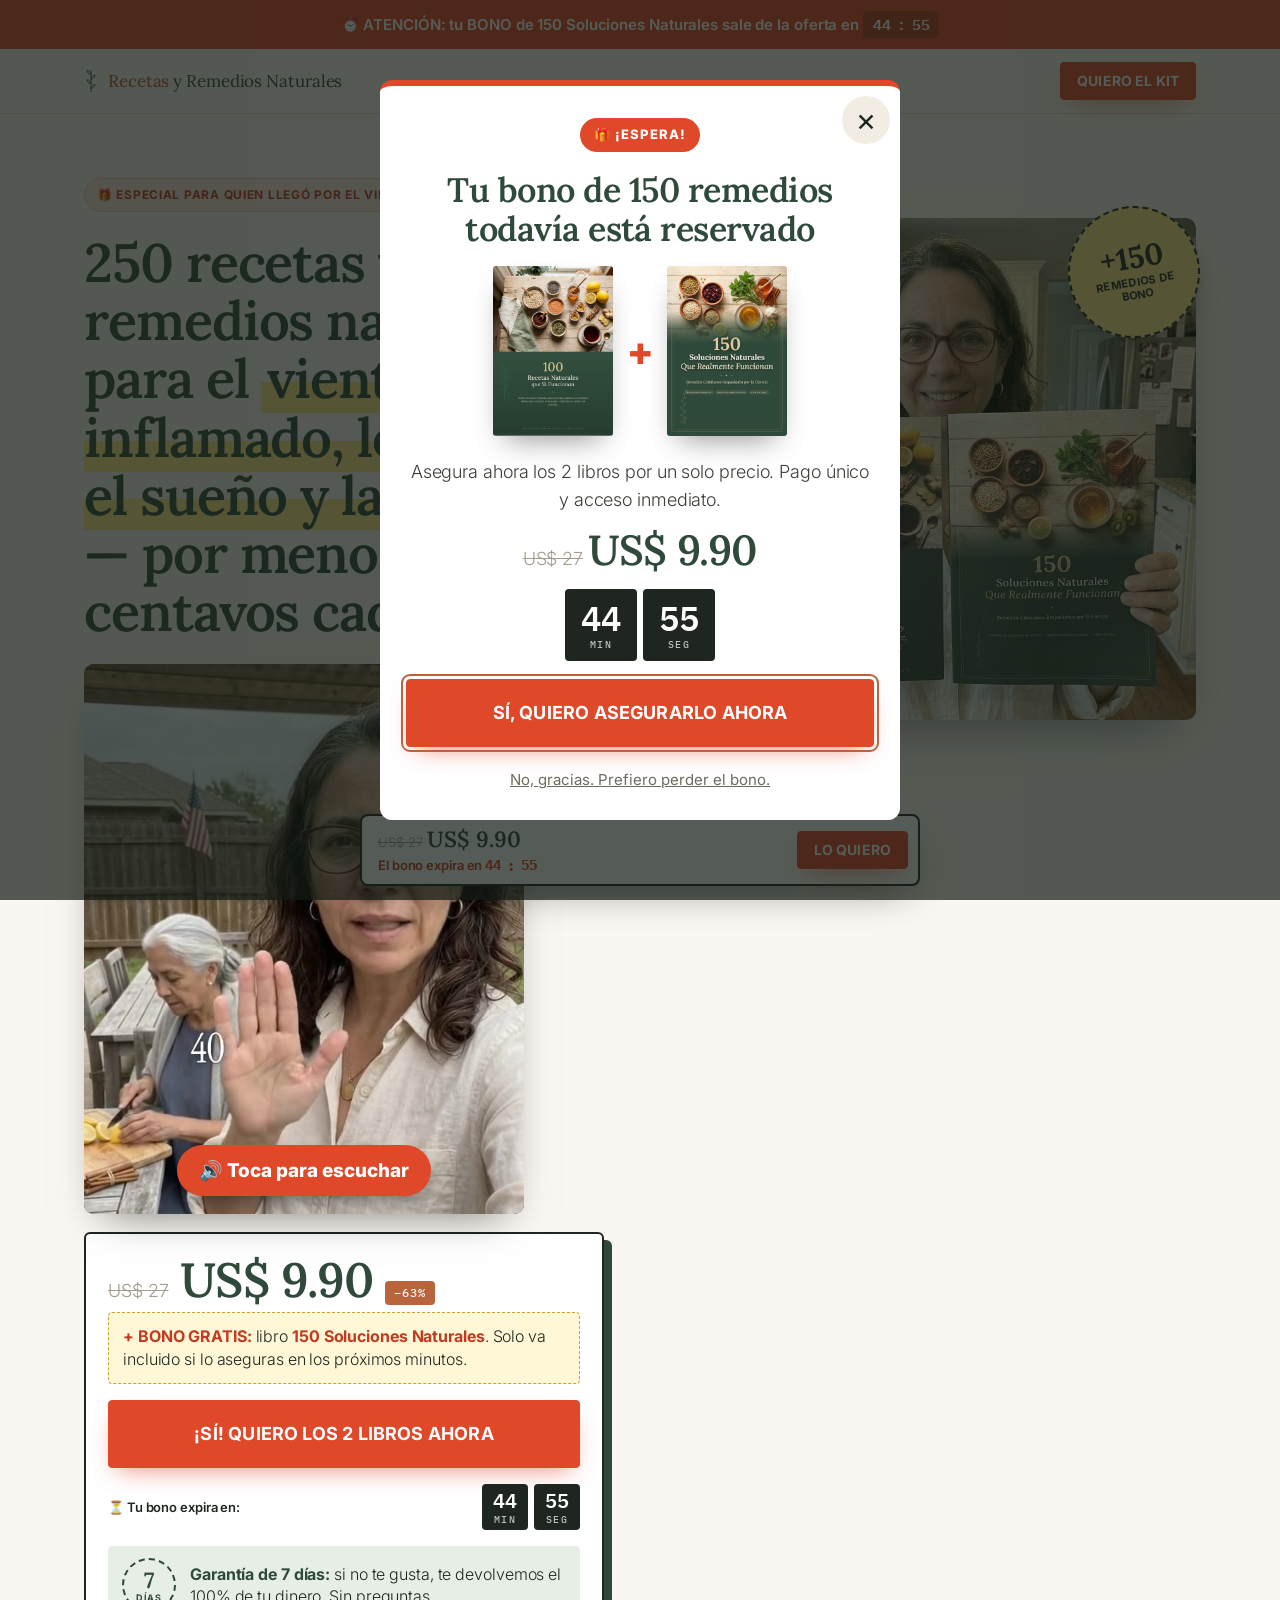
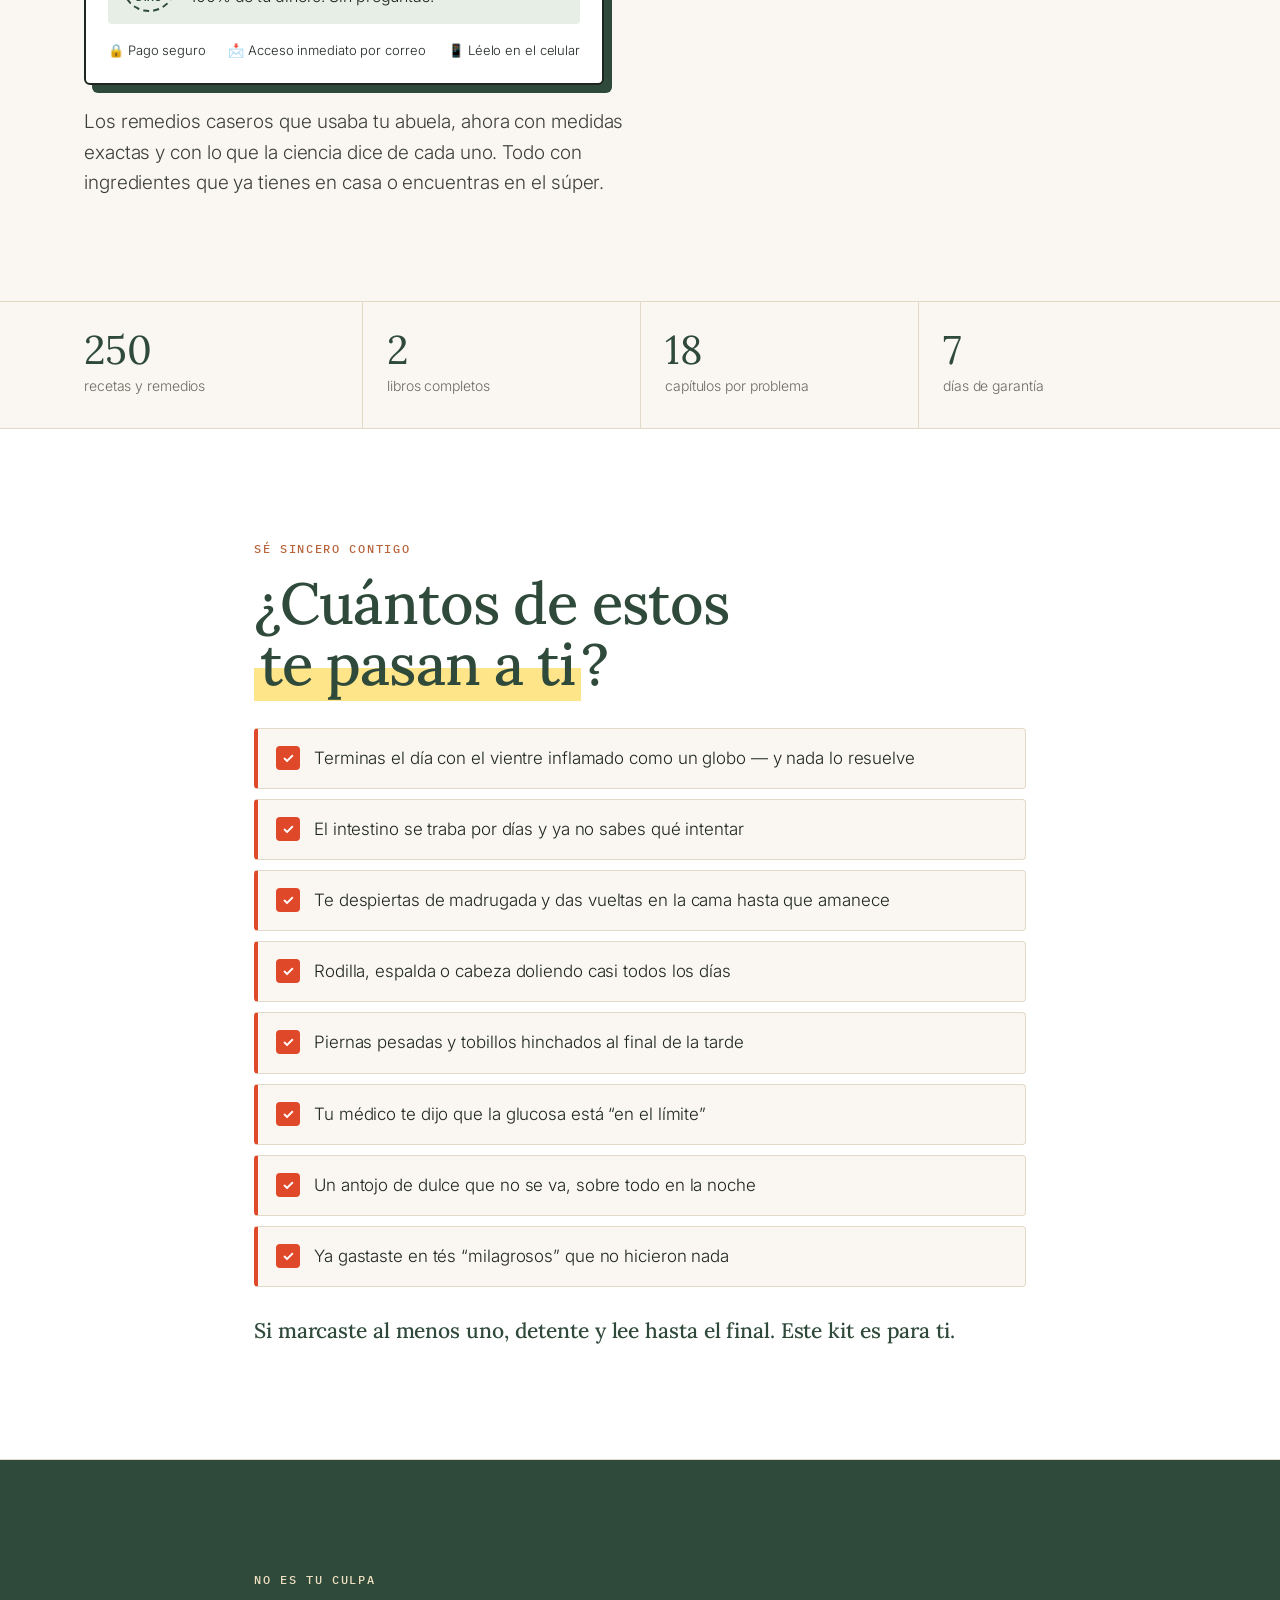
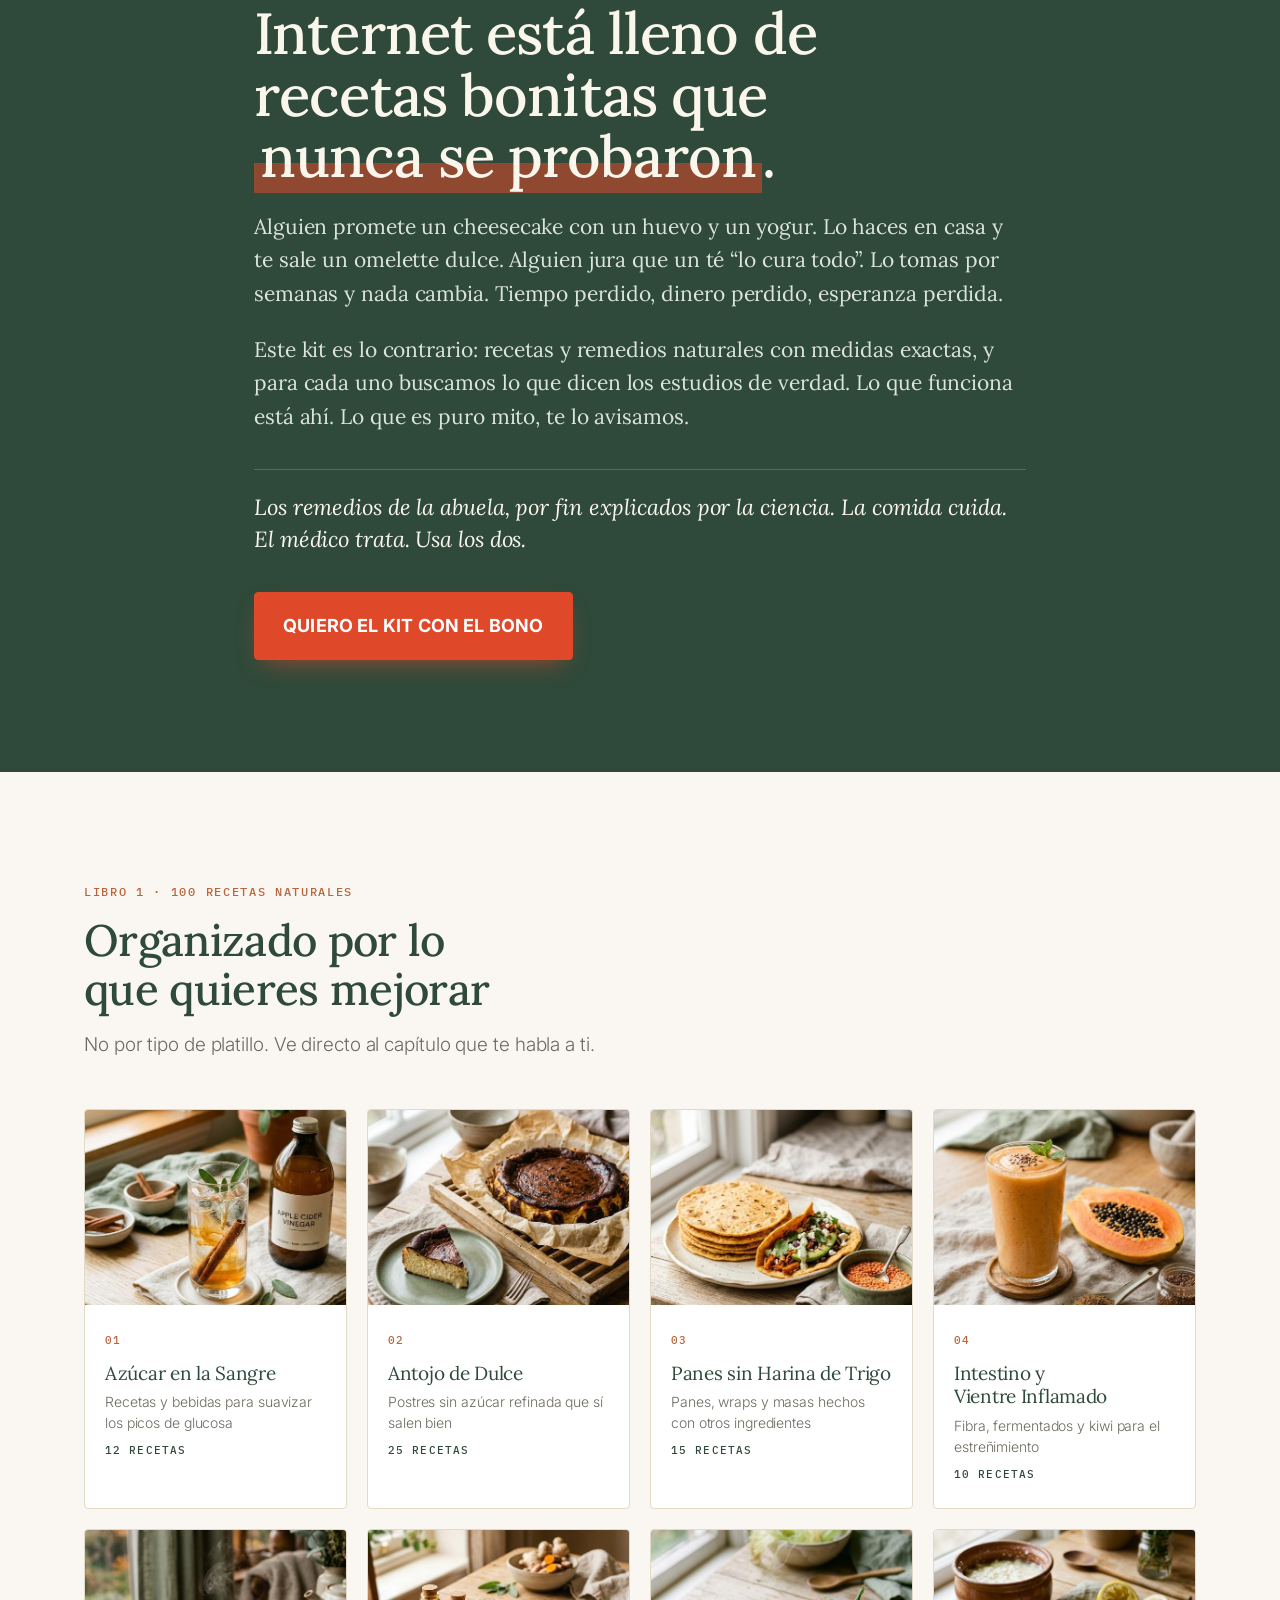
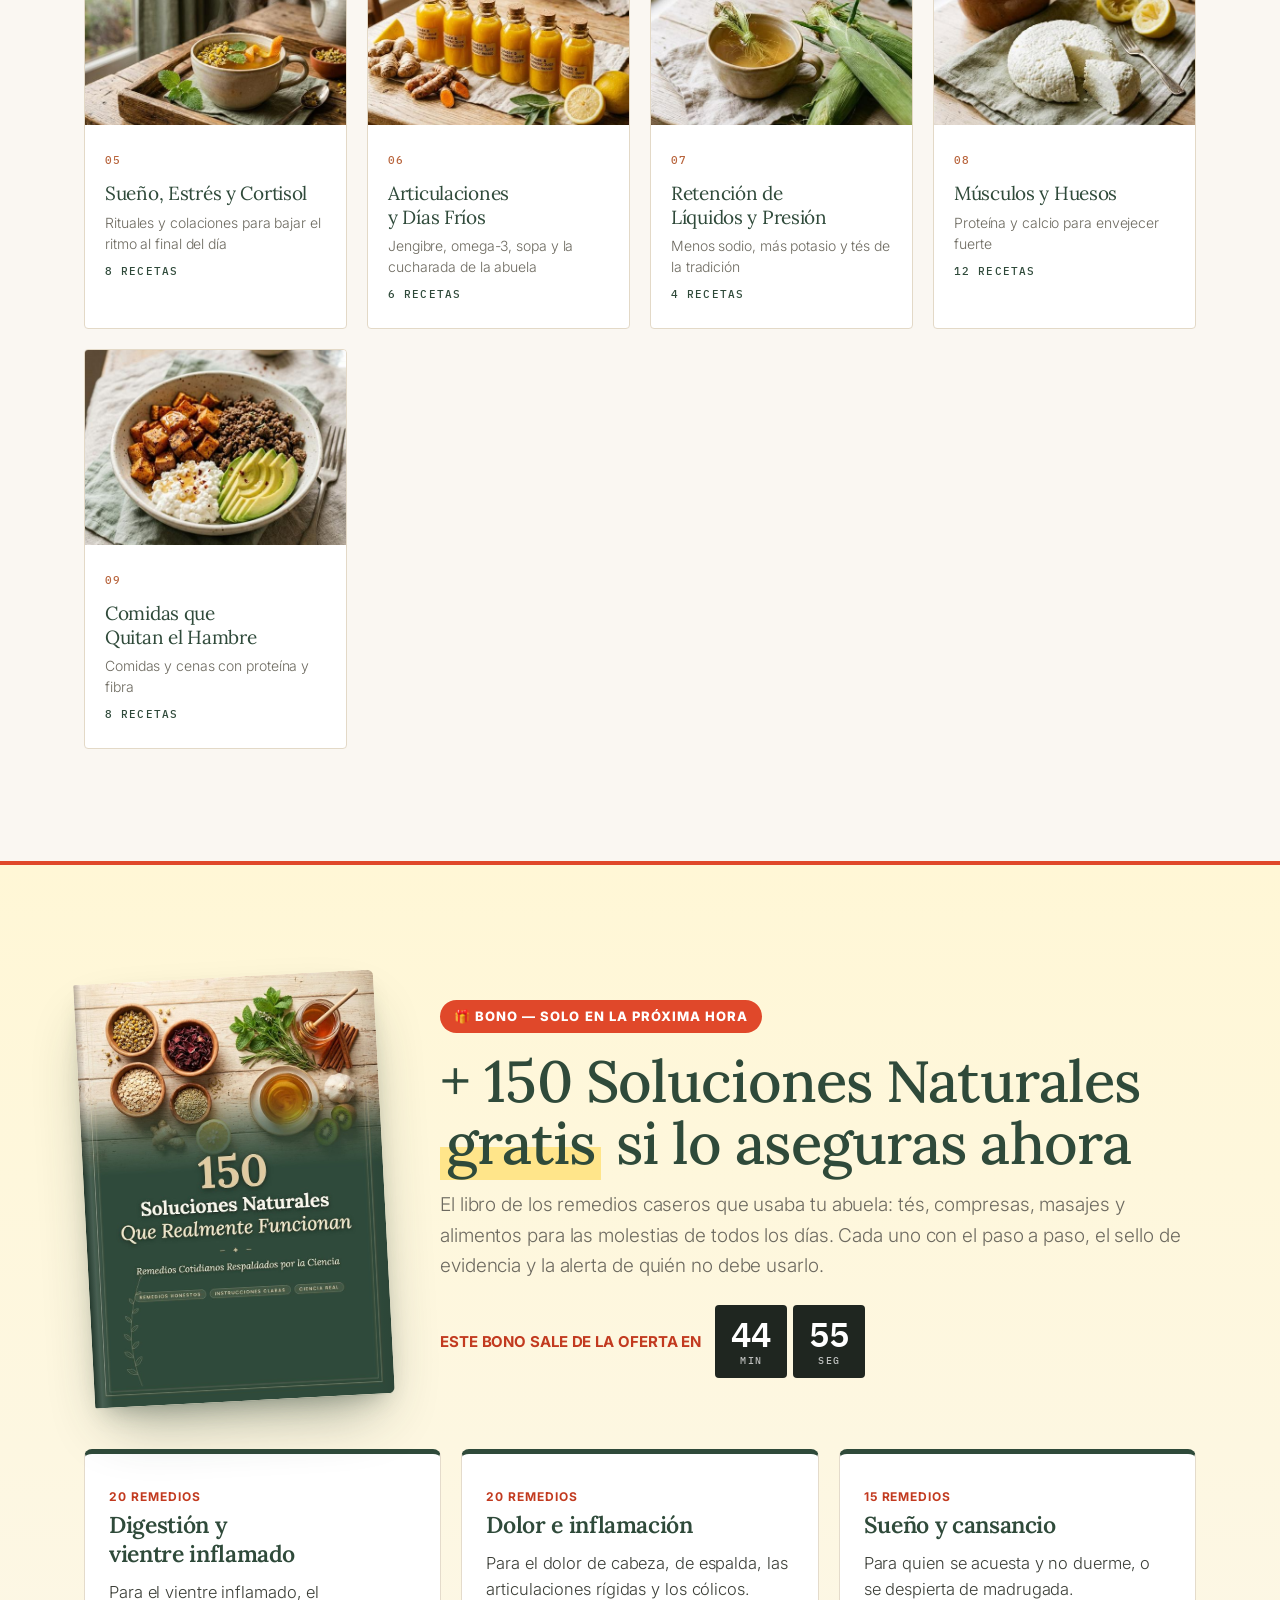
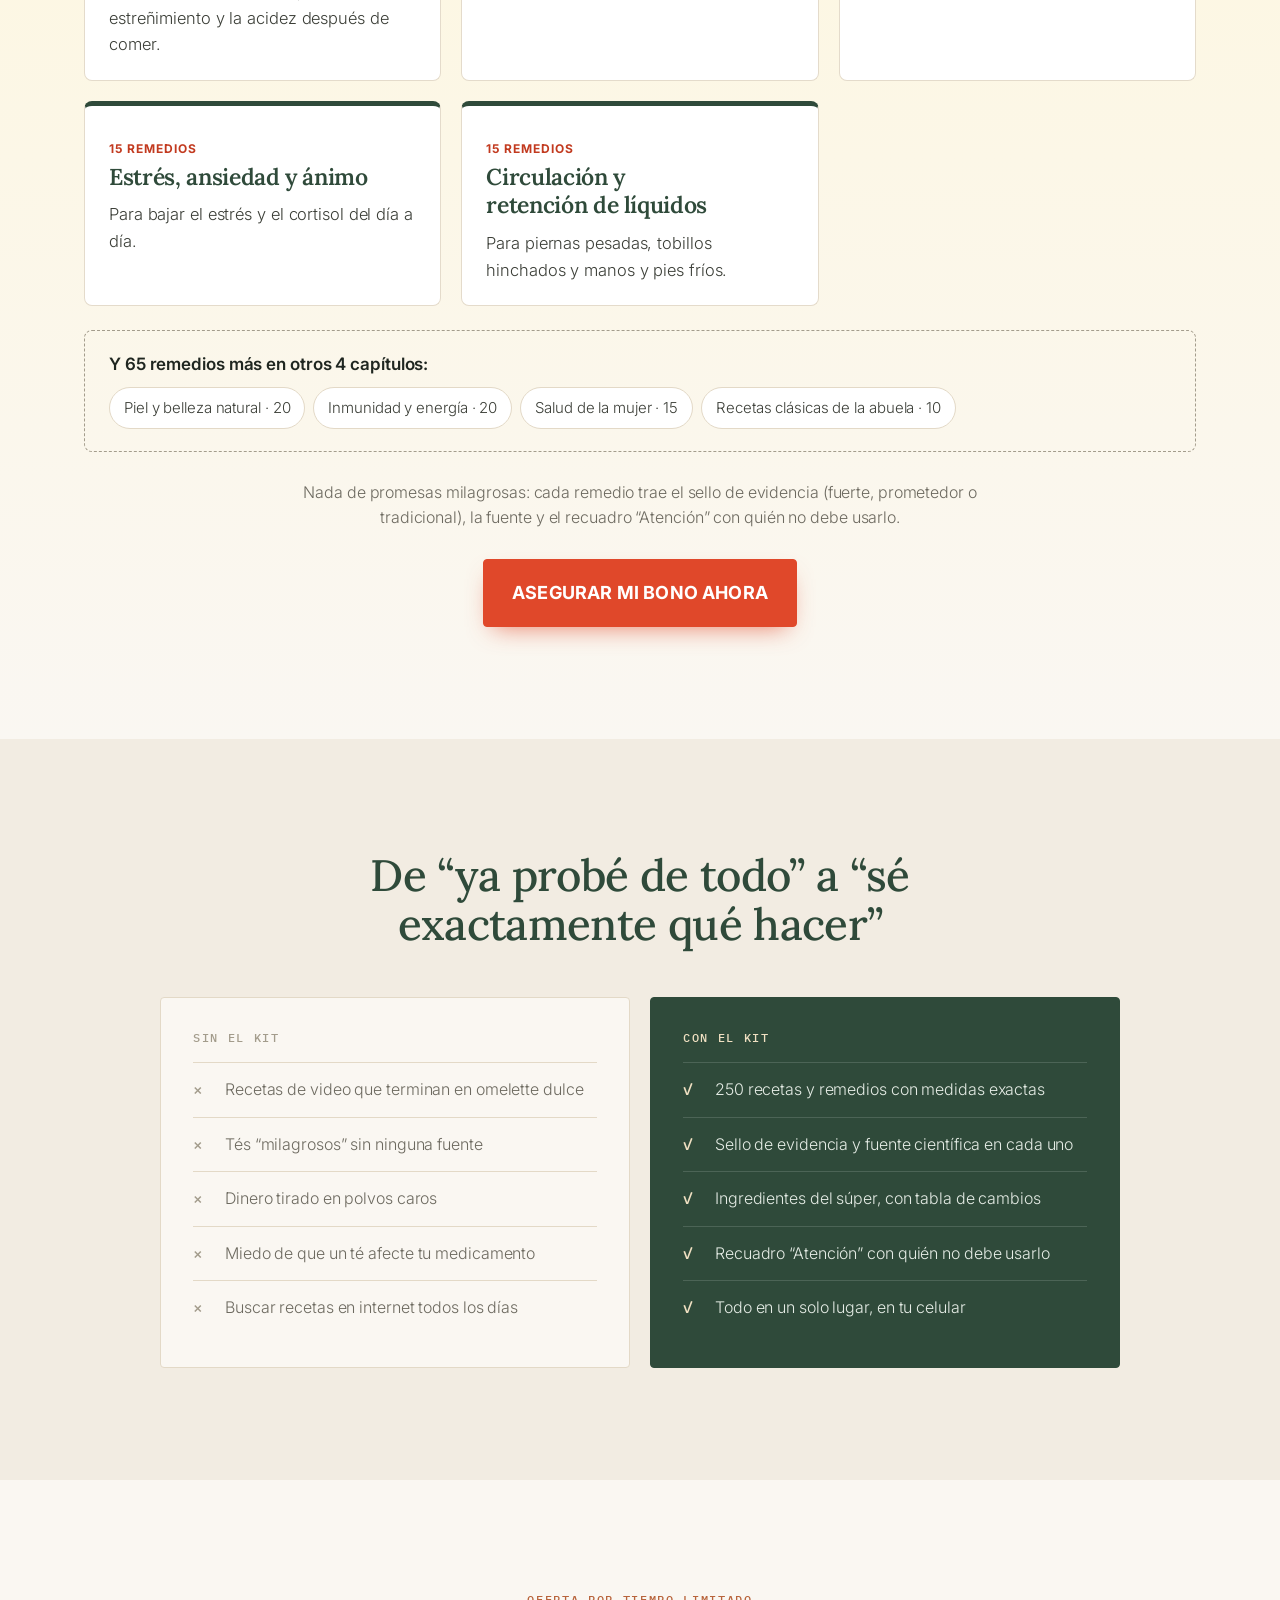
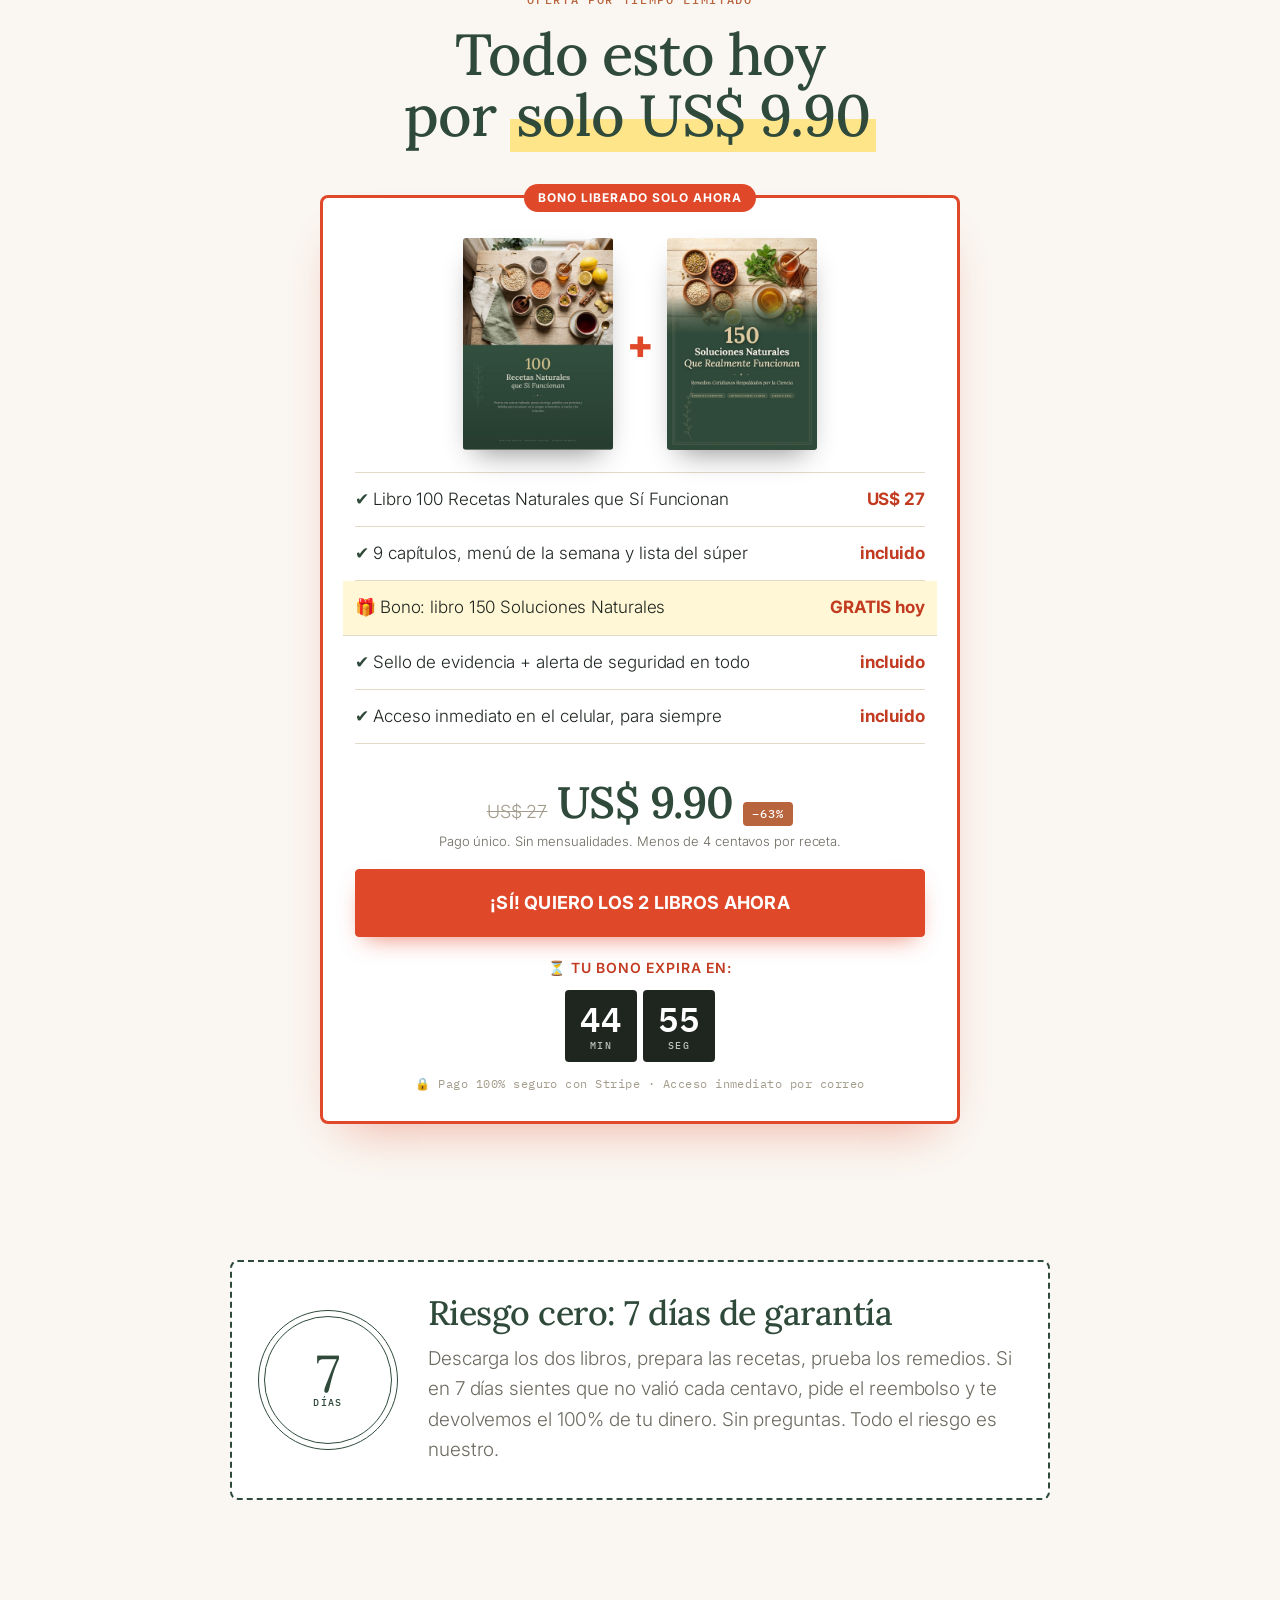
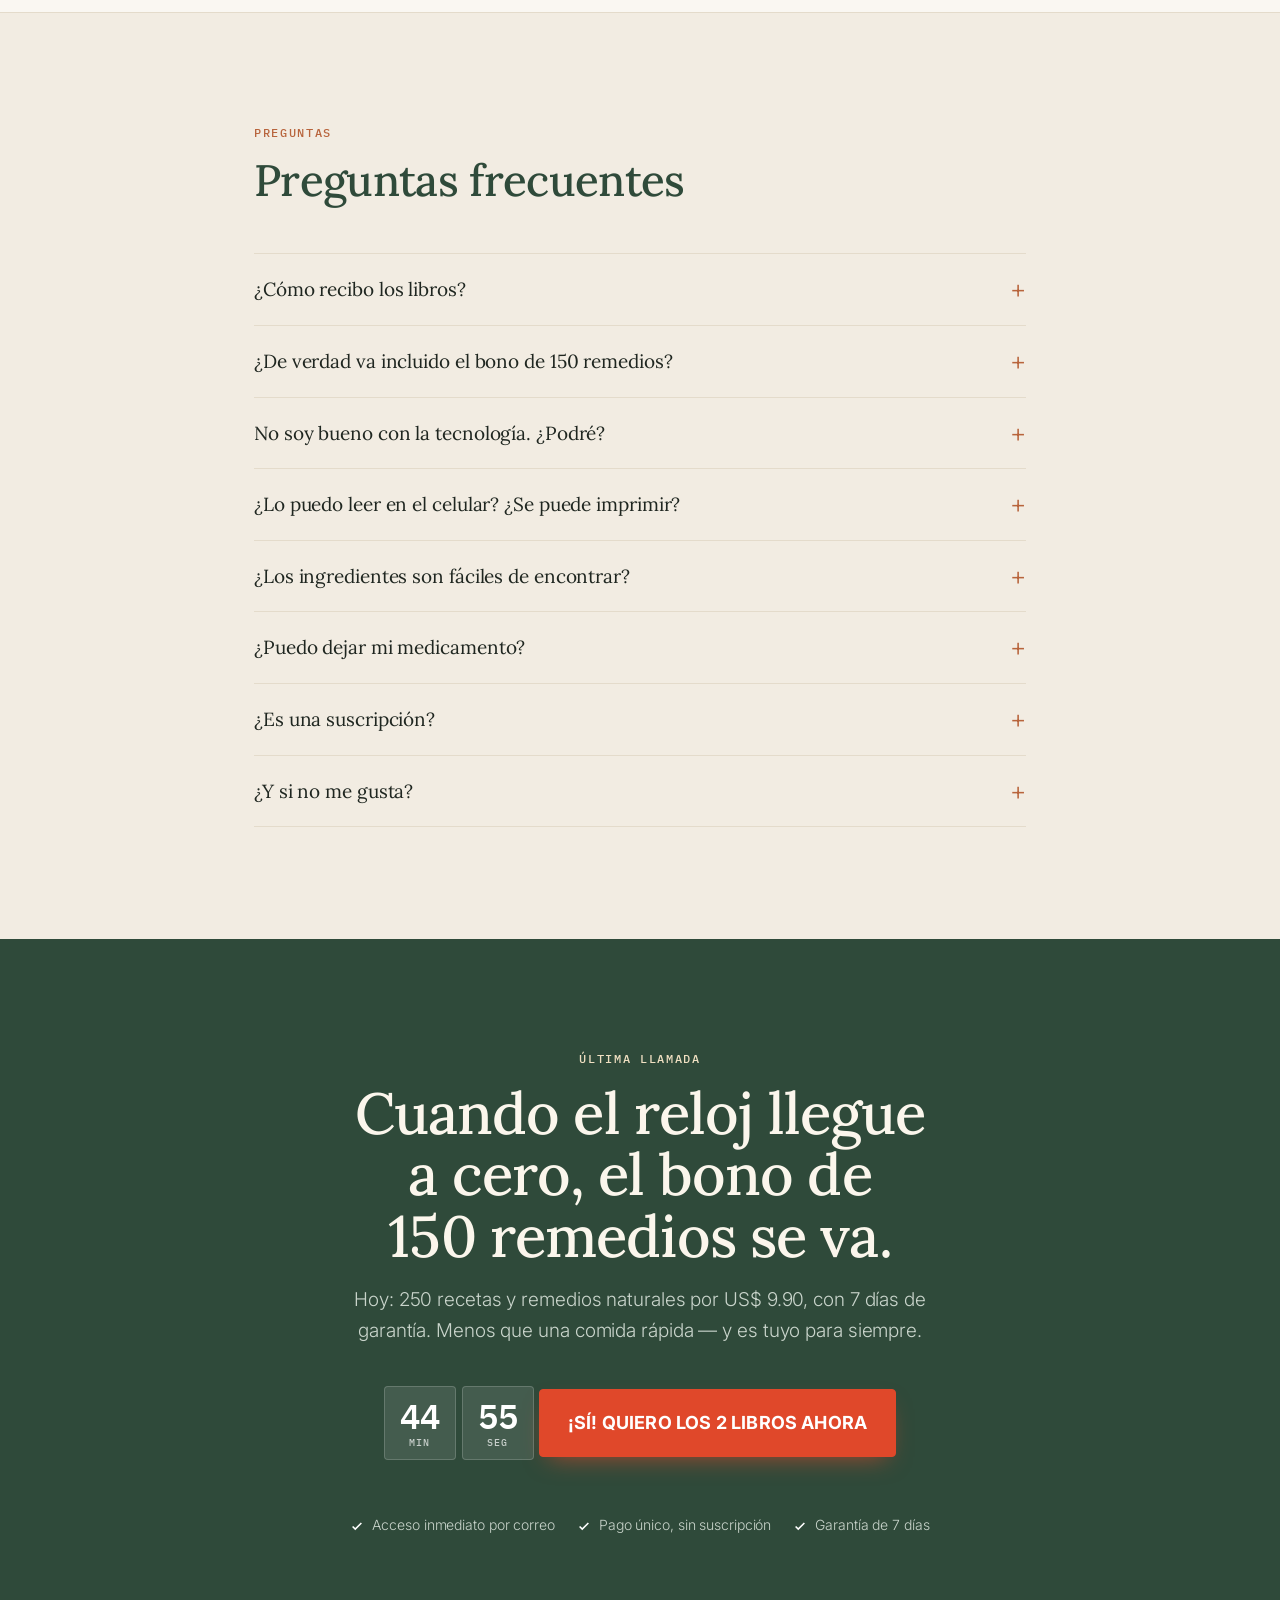
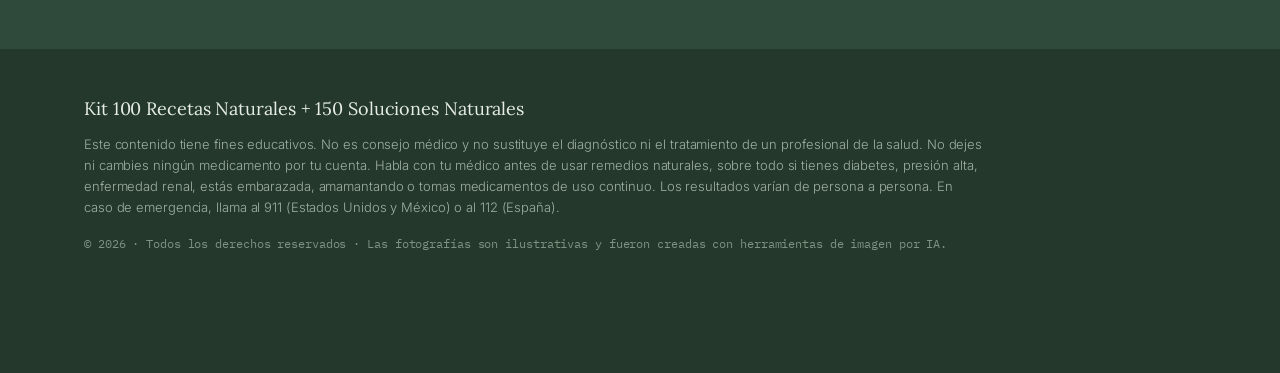
==== commit 44d8e212: "Livro novo: 100 receitas (9 capítulos), kit com 250 receitas e remédios Co-Authored-By: Claude Opus " ====
--- a/index.html
+++ b/index.html
@@ -3,11 +3,11 @@
 <head>
 <meta charset="utf-8">
 <meta name="viewport" content="width=device-width, initial-scale=1">
-<title>Kit 200 Recetas y Remedios Naturales · Bono por tiempo limitado</title>
-<meta name="description" content="50 recetas naturales + 150 remedios caseros con la ciencia explicada, para el vientre inflamado, los dolores, el sueño y la glucosa. Bono solo por unos minutos.">
+<title>Kit 250 Recetas y Remedios Naturales · Bono por tiempo limitado</title>
+<meta name="description" content="100 recetas naturales + 150 remedios caseros con la ciencia explicada, para el vientre inflamado, los dolores, el sueño y la glucosa. Bono solo por unos minutos.">
 <meta property="og:type" content="product">
-<meta property="og:title" content="Kit 200 Recetas y Remedios Naturales · Bono por tiempo limitado">
-<meta property="og:description" content="50 recetas naturales + 150 remedios caseros con la ciencia explicada, para el vientre inflamado, los dolores, el sueño y la glucosa. Bono solo por unos minutos.">
+<meta property="og:title" content="Kit 250 Recetas y Remedios Naturales · Bono por tiempo limitado">
+<meta property="og:description" content="100 recetas naturales + 150 remedios caseros con la ciencia explicada, para el vientre inflamado, los dolores, el sueño y la glucosa. Bono solo por unos minutos.">
 <meta property="og:image" content="img/og.jpg">
 <meta name="theme-color" content="#2F4A3A">
 <link rel="icon" href="data:image/svg+xml,%3Csvg xmlns='http://www.w3.org/2000/svg' viewBox='0 0 32 32'%3E%3Crect width='32' height='32' rx='4' fill='%232F4A3A'/%3E%3Cpath d='M16 25V8M16 12c-3-1-5-3-5-5 3 0 5 2 5 5zm0 5c3-1 5-3 5-5-3 0-5 2-5 5zm0 4c-3-1-5-3-5-5 3 0 5 2 5 5z' stroke='%23F0E0C2' stroke-width='1.4' fill='none'/%3E%3C/svg%3E">
@@ -24,12 +24,12 @@
 <!-- BARRA DE URGÊNCIA -->
 <div class="urgency">
   <span class="bonus-only">⏰ ATENCIÓN: tu BONO de 150 Soluciones Naturales sale de la oferta en <span class="timer timer-sm" data-timer><span class="h-part"><b data-h>00</b>:</span><b data-m>45</b>:<b data-s>00</b></span></span>
-  <span class="expired-only">El bono de 150 soluciones expiró. El libro de 50 recetas sigue con 63% OFF.</span>
+  <span class="expired-only">El bono de 150 soluciones expiró. El libro de 100 recetas sigue con 63% OFF.</span>
 </div>
 
 <header class="nav" id="top">
   <div class="wrap nav-in">
-    <a class="brand" href="#top" aria-label="Kit 50 Recetas Naturales + 150 Soluciones Naturales">
+    <a class="brand" href="#top" aria-label="Kit 100 Recetas Naturales + 150 Soluciones Naturales">
       <svg class="sprig" viewBox="0 0 24 40" aria-hidden="true"><path d="M12 39V2M12 9c-4-1-7-4-7-7 4 0 7 3 7 7zm0 8c4-1 7-4 7-7-4 0-7 3-7 7zm0 8c-4-1-7-4-7-7 4 0 7 3 7 7zm0 8c4-1 7-4 7-7-4 0-7 3-7 7z"/></svg>
       <span><b>Recetas</b> y Remedios Naturales</span>
     </a>
@@ -45,7 +45,7 @@
     <div class="hero-copy">
       <p class="pill-alert bonus-only">🎁 Especial para quien llegó por el video</p>
       <p class="pill-alert expired-only">🔥 Oferta especial: libro completo por US$ 9.90</p>
-      <h1><span class="bonus-only">200 recetas y remedios naturales para el <mark>vientre inflamado, los dolores, el sueño y la glucosa</mark> — por menos de 5 centavos cada uno.</span><span class="expired-only">50 recetas naturales para la <mark>glucosa, el antojo de dulce, el intestino y el sueño</mark> — por menos de 20 centavos cada una.</span></h1>
+      <h1><span class="bonus-only">250 recetas y remedios naturales para el <mark>vientre inflamado, los dolores, el sueño y la glucosa</mark> — por menos de 4 centavos cada uno.</span><span class="expired-only">100 recetas naturales para la <mark>glucosa, el antojo de dulce, el intestino y el sueño</mark> — por menos de 10 centavos cada una.</span></h1>
       <div class="vsl">
         <video id="vsl" src="img/vsl.mp4" poster="img/vsl-poster.jpg" width="720" height="900" playsinline muted autoplay loop preload="metadata" aria-label="Video: Elena explica el kit"></video>
         <button class="vsl-sound" type="button">🔊 Toca para escuchar</button>
@@ -57,8 +57,8 @@
           <span class="badge">−63%</span>
         </div>
         <p class="hb-bonus bonus-only"><b>+ BONO GRATIS:</b> libro <b>150 Soluciones Naturales</b>. Solo va incluido si lo aseguras en los próximos minutos.</p>
-        <p class="hb-bonus expired-only">Tu bono de 150 soluciones expiró, pero todavía puedes llevarte el libro de 50 recetas con 63% de descuento.</p>
-        <a class="btn btn-lg btn-hot btn-block" href="https://buy.stripe.com/fZu6oH1Vo8rGeLW7LBa3u07?locale=es-419" data-cta="hero"><span class="bonus-only">¡Sí! Quiero los 2 libros ahora</span><span class="expired-only">¡Sí! Quiero mis 50 recetas</span></a>
+        <p class="hb-bonus expired-only">Tu bono de 150 soluciones expiró, pero todavía puedes llevarte el libro de 100 recetas con 63% de descuento.</p>
+        <a class="btn btn-lg btn-hot btn-block" href="https://buy.stripe.com/fZu6oH1Vo8rGeLW7LBa3u07?locale=es-419" data-cta="hero"><span class="bonus-only">¡Sí! Quiero los 2 libros ahora</span><span class="expired-only">¡Sí! Quiero mis 100 recetas</span></a>
         <div class="hb-timer bonus-only">
           <span>⏳ Tu bono expira en:</span>
           <span class="timer" data-timer><span class="h-part"><b data-h>00</b><small>h</small></span><span><b data-m>45</b><small>min</small></span><span><b data-s>00</b><small>seg</small></span></span>
@@ -79,7 +79,7 @@
 
 <!-- NÚMEROS -->
 <section class="stats bonus-only">
-  <div class="wrap stats-in"><div class="stat"><b>200</b><span>recetas y remedios</span></div><div class="stat"><b>2</b><span>libros completos</span></div><div class="stat"><b>17</b><span>capítulos por problema</span></div><div class="stat"><b>7</b><span>días de garantía</span></div></div>
+  <div class="wrap stats-in"><div class="stat"><b>250</b><span>recetas y remedios</span></div><div class="stat"><b>2</b><span>libros completos</span></div><div class="stat"><b>18</b><span>capítulos por problema</span></div><div class="stat"><b>7</b><span>días de garantía</span></div></div>
 </section>
 
 <!-- DOR -->
@@ -108,11 +108,11 @@
 <section id="capitulos">
   <div class="wrap">
     <div class="sec-head">
-      <p class="label">Libro 1 · 50 Recetas Naturales</p>
+      <p class="label">Libro 1 · 100 Recetas Naturales</p>
       <h2>Organizado por lo que quieres mejorar</h2>
       <p class="sub">No por tipo de platillo. Ve directo al capítulo que te habla a ti.</p>
     </div>
-    <div class="chapters"><div class="chapter"><div class="chapter-img"><img src="img/r/A9.jpg" alt="" loading="lazy" width="560" height="695"></div><div class="chapter-body"><span class="chapter-num">01</span><h3>Azúcar en la Sangre</h3><p>Recetas y bebidas para suavizar los picos de glucosa</p><span class="count">7 recetas</span></div></div><div class="chapter"><div class="chapter-img"><img src="img/r/B1.jpg" alt="" loading="lazy" width="560" height="695"></div><div class="chapter-body"><span class="chapter-num">02</span><h3>Antojo de Dulce</h3><p>Postres sin azúcar refinada que sí salen bien</p><span class="count">10 recetas</span></div></div><div class="chapter"><div class="chapter-img"><img src="img/r/C1.jpg" alt="" loading="lazy" width="560" height="695"></div><div class="chapter-body"><span class="chapter-num">03</span><h3>Panes sin Harina de Trigo</h3><p>Panes, wraps y masas hechos con otros ingredientes</p><span class="count">8 recetas</span></div></div><div class="chapter"><div class="chapter-img"><img src="img/r/D2.jpg" alt="" loading="lazy" width="560" height="695"></div><div class="chapter-body"><span class="chapter-num">04</span><h3>Intestino y Vientre Inflamado</h3><p>Para el estreñimiento y para tu microbiota</p><span class="count">5 recetas</span></div></div><div class="chapter"><div class="chapter-img"><img src="img/r/E5.jpg" alt="" loading="lazy" width="560" height="695"></div><div class="chapter-body"><span class="chapter-num">05</span><h3>Sueño, Estrés y Cortisol</h3><p>Rituales y colaciones para bajar el ritmo al final del día</p><span class="count">6 recetas</span></div></div><div class="chapter"><div class="chapter-img"><img src="img/r/F1.jpg" alt="" loading="lazy" width="560" height="695"></div><div class="chapter-body"><span class="chapter-num">06</span><h3>Inflamación y Articulaciones</h3><p>Jengibre, cúrcuma y omega-3 en el plato y en el vaso</p><span class="count">4 recetas</span></div></div><div class="chapter"><div class="chapter-img"><img src="img/r/G2.jpg" alt="" loading="lazy" width="560" height="695"></div><div class="chapter-body"><span class="chapter-num">07</span><h3>Retención de Líquidos y Presión</h3><p>Menos sodio, más potasio y tés de la tradición</p><span class="count">4 recetas</span></div></div><div class="chapter"><div class="chapter-img"><img src="img/r/H4.jpg" alt="" loading="lazy" width="560" height="695"></div><div class="chapter-body"><span class="chapter-num">08</span><h3>Músculos y Huesos</h3><p>Proteína y calcio para envejecer fuerte</p><span class="count">6 recetas</span></div></div></div>
+    <div class="chapters"><div class="chapter"><div class="chapter-img"><img src="img/r/A1.jpg" alt="" loading="lazy" width="560" height="695"></div><div class="chapter-body"><span class="chapter-num">01</span><h3>Azúcar en la Sangre</h3><p>Recetas y bebidas para suavizar los picos de glucosa</p><span class="count">12 recetas</span></div></div><div class="chapter"><div class="chapter-img"><img src="img/r/B1.jpg" alt="" loading="lazy" width="560" height="695"></div><div class="chapter-body"><span class="chapter-num">02</span><h3>Antojo de Dulce</h3><p>Postres sin azúcar refinada que sí salen bien</p><span class="count">25 recetas</span></div></div><div class="chapter"><div class="chapter-img"><img src="img/r/C1.jpg" alt="" loading="lazy" width="560" height="695"></div><div class="chapter-body"><span class="chapter-num">03</span><h3>Panes sin Harina de Trigo</h3><p>Panes, wraps y masas hechos con otros ingredientes</p><span class="count">15 recetas</span></div></div><div class="chapter"><div class="chapter-img"><img src="img/r/D1.jpg" alt="" loading="lazy" width="560" height="695"></div><div class="chapter-body"><span class="chapter-num">04</span><h3>Intestino y Vientre Inflamado</h3><p>Fibra, fermentados y kiwi para el estreñimiento</p><span class="count">10 recetas</span></div></div><div class="chapter"><div class="chapter-img"><img src="img/r/E1.jpg" alt="" loading="lazy" width="560" height="695"></div><div class="chapter-body"><span class="chapter-num">05</span><h3>Sueño, Estrés y Cortisol</h3><p>Rituales y colaciones para bajar el ritmo al final del día</p><span class="count">8 recetas</span></div></div><div class="chapter"><div class="chapter-img"><img src="img/r/F1.jpg" alt="" loading="lazy" width="560" height="695"></div><div class="chapter-body"><span class="chapter-num">06</span><h3>Articulaciones y Días Fríos</h3><p>Jengibre, omega-3, sopa y la cucharada de la abuela</p><span class="count">6 recetas</span></div></div><div class="chapter"><div class="chapter-img"><img src="img/r/G1.jpg" alt="" loading="lazy" width="560" height="695"></div><div class="chapter-body"><span class="chapter-num">07</span><h3>Retención de Líquidos y Presión</h3><p>Menos sodio, más potasio y tés de la tradición</p><span class="count">4 recetas</span></div></div><div class="chapter"><div class="chapter-img"><img src="img/r/H1.jpg" alt="" loading="lazy" width="560" height="695"></div><div class="chapter-body"><span class="chapter-num">08</span><h3>Músculos y Huesos</h3><p>Proteína y calcio para envejecer fuerte</p><span class="count">12 recetas</span></div></div><div class="chapter"><div class="chapter-img"><img src="img/r/I1.jpg" alt="" loading="lazy" width="560" height="695"></div><div class="chapter-body"><span class="chapter-num">09</span><h3>Comidas que Quitan el Hambre</h3><p>Comidas y cenas con proteína y fibra</p><span class="count">8 recetas</span></div></div></div>
   </div>
 </section>
 
@@ -147,7 +147,7 @@
     <div class="sec-head center"><h2>De “ya probé de todo” a “sé exactamente qué hacer”</h2></div>
     <div class="ba">
       <div class="ba-col ba-before"><p class="label">Sin el kit</p><ul><li>Recetas de video que terminan en omelette dulce</li><li>Tés “milagrosos” sin ninguna fuente</li><li>Dinero tirado en polvos caros</li><li>Miedo de que un té afecte tu medicamento</li><li>Buscar recetas en internet todos los días</li></ul></div>
-      <div class="ba-col ba-after"><p class="label">Con el kit</p><ul><li>200 recetas y remedios con medidas exactas</li><li>Sello de evidencia y fuente científica en cada uno</li><li>Ingredientes del súper, con tabla de cambios</li><li>Recuadro “Atención” con quién no debe usarlo</li><li>Todo en un solo lugar, en tu celular</li></ul></div>
+      <div class="ba-col ba-after"><p class="label">Con el kit</p><ul><li>250 recetas y remedios con medidas exactas</li><li>Sello de evidencia y fuente científica en cada uno</li><li>Ingredientes del súper, con tabla de cambios</li><li>Recuadro “Atención” con quién no debe usarlo</li><li>Todo en un solo lugar, en tu celular</li></ul></div>
     </div>
   </div>
 </section>
@@ -162,11 +162,11 @@
     <article class="tier best stack">
       <span class="tier-flag bonus-only">Bono liberado solo ahora</span>
       <div class="covers big"><img src="img/pages/cover.jpg" alt="" loading="lazy"><span class="plus bonus-only">+</span><img class="bonus-only" src="img/pages/cover150.jpg" alt="" loading="lazy"></div>
-      <ul class="stack-list"><li class=""><span>Libro 50 Recetas Naturales que Sí Funcionan</span><em>US$ 27</em></li><li class=""><span>8 capítulos, menú de la semana y lista del súper</span><em>incluido</em></li><li class="gift bonus-only"><span>Bono: libro 150 Soluciones Naturales</span><em>GRATIS hoy</em></li><li class=""><span>Sello de evidencia + alerta de seguridad en todo</span><em>incluido</em></li><li class=""><span>Acceso inmediato en el celular, para siempre</span><em>incluido</em></li></ul>
+      <ul class="stack-list"><li class=""><span>Libro 100 Recetas Naturales que Sí Funcionan</span><em>US$ 27</em></li><li class=""><span>9 capítulos, menú de la semana y lista del súper</span><em>incluido</em></li><li class="gift bonus-only"><span>Bono: libro 150 Soluciones Naturales</span><em>GRATIS hoy</em></li><li class=""><span>Sello de evidencia + alerta de seguridad en todo</span><em>incluido</em></li><li class=""><span>Acceso inmediato en el celular, para siempre</span><em>incluido</em></li></ul>
       <div class="stack-total bonus-only"><span></span><s></s></div>
       <div class="t-price"><span class="price-old">US$ 27</span><span class="price">US$ 9.90</span><span class="badge">−63%</span></div>
-      <p class="t-note">Pago único. Sin mensualidades. Menos de 5 centavos por receta.</p>
-      <a class="btn btn-lg btn-hot" href="https://buy.stripe.com/fZu6oH1Vo8rGeLW7LBa3u07?locale=es-419" data-cta="offer"><span class="bonus-only">¡Sí! Quiero los 2 libros ahora</span><span class="expired-only">¡Sí! Quiero mis 50 recetas</span></a>
+      <p class="t-note">Pago único. Sin mensualidades. Menos de 4 centavos por receta.</p>
+      <a class="btn btn-lg btn-hot" href="https://buy.stripe.com/fZu6oH1Vo8rGeLW7LBa3u07?locale=es-419" data-cta="offer"><span class="bonus-only">¡Sí! Quiero los 2 libros ahora</span><span class="expired-only">¡Sí! Quiero mis 100 recetas</span></a>
       <div class="of-timer bonus-only">
         <span>⏳ Tu bono expira en:</span>
         <span class="timer timer-lg" data-timer><span class="h-part"><b data-h>00</b><small>h</small></span><span><b data-m>45</b><small>min</small></span><span><b data-s>00</b><small>seg</small></span></span>
@@ -203,11 +203,11 @@
   <div class="wrap narrow center">
     <p class="label">Última llamada</p>
     <h2 class="h-xl bonus-only">Cuando el reloj llegue a cero, el bono de 150 remedios se va.</h2>
-    <h2 class="h-xl expired-only">El libro de 50 recetas todavía está disponible.</h2>
-    <p class="sub bonus-only">Hoy: 200 recetas y remedios naturales por US$ 9.90, con 7 días de garantía. Menos que una comida rápida — y es tuyo para siempre.</p>
-    <p class="sub expired-only">50 recetas naturales por US$ 9.90, con 7 días de garantía. Menos que una comida rápida — y es tuyo para siempre.</p>
+    <h2 class="h-xl expired-only">El libro de 100 recetas todavía está disponible.</h2>
+    <p class="sub bonus-only">Hoy: 250 recetas y remedios naturales por US$ 9.90, con 7 días de garantía. Menos que una comida rápida — y es tuyo para siempre.</p>
+    <p class="sub expired-only">100 recetas naturales por US$ 9.90, con 7 días de garantía. Menos que una comida rápida — y es tuyo para siempre.</p>
     <span class="timer timer-lg timer-light bonus-only" data-timer><span class="h-part"><b data-h>00</b><small>h</small></span><span><b data-m>45</b><small>min</small></span><span><b data-s>00</b><small>seg</small></span></span>
-    <a class="btn btn-lg btn-hot" href="https://buy.stripe.com/fZu6oH1Vo8rGeLW7LBa3u07?locale=es-419" data-cta="final"><span class="bonus-only">¡Sí! Quiero los 2 libros ahora</span><span class="expired-only">¡Sí! Quiero mis 50 recetas</span></a>
+    <a class="btn btn-lg btn-hot" href="https://buy.stripe.com/fZu6oH1Vo8rGeLW7LBa3u07?locale=es-419" data-cta="final"><span class="bonus-only">¡Sí! Quiero los 2 libros ahora</span><span class="expired-only">¡Sí! Quiero mis 100 recetas</span></a>
     <ul class="trust trust-light"><li>Acceso inmediato por correo</li><li>Pago único, sin suscripción</li><li>Garantía de 7 días</li></ul>
   </div>
 </section>
@@ -216,7 +216,7 @@
 
 <footer class="footer">
   <div class="wrap">
-    <p class="footer-title">Kit 50 Recetas Naturales + 150 Soluciones Naturales</p>
+    <p class="footer-title">Kit 100 Recetas Naturales + 150 Soluciones Naturales</p>
     <p class="disclaimer">Este contenido tiene fines educativos. No es consejo médico y no sustituye el diagnóstico ni el tratamiento de un profesional de la salud. No dejes ni cambies ningún medicamento por tu cuenta. Habla con tu médico antes de usar remedios naturales, sobre todo si tienes diabetes, presión alta, enfermedad renal, estás embarazada, amamantando o tomas medicamentos de uso continuo. Los resultados varían de persona a persona. En caso de emergencia, llama al 911 (Estados Unidos y México) o al 112 (España).</p>
     <p class="small">© 2026 · Todos los derechos reservados · Las fotografías son ilustrativas y fueron creadas con herramientas de imagen por IA.</p>
   </div>
@@ -235,7 +235,7 @@
   <div class="popup-box">
     <button class="popup-close" type="button" aria-label="Cerrar">×</button>
     <p class="gift-tag bonus-only">🎁 ¡Espera!</p>
-    <h2 id="popup-title"><span class="bonus-only">Tu bono de 150 remedios todavía está reservado</span><span class="expired-only">Llévate hoy las 50 recetas naturales</span></h2>
+    <h2 id="popup-title"><span class="bonus-only">Tu bono de 150 remedios todavía está reservado</span><span class="expired-only">Llévate hoy las 100 recetas naturales</span></h2>
     <div class="covers big"><img src="img/pages/cover.jpg" alt=""><span class="plus bonus-only">+</span><img class="bonus-only" src="img/pages/cover150.jpg" alt=""></div>
     <p class="pop-text">Asegura ahora los 2 libros por un solo precio. Pago único y acceso inmediato.</p>
     <div class="pop-price"><span class="price-old">US$ 27</span> <span class="price">US$ 9.90</span></div>
